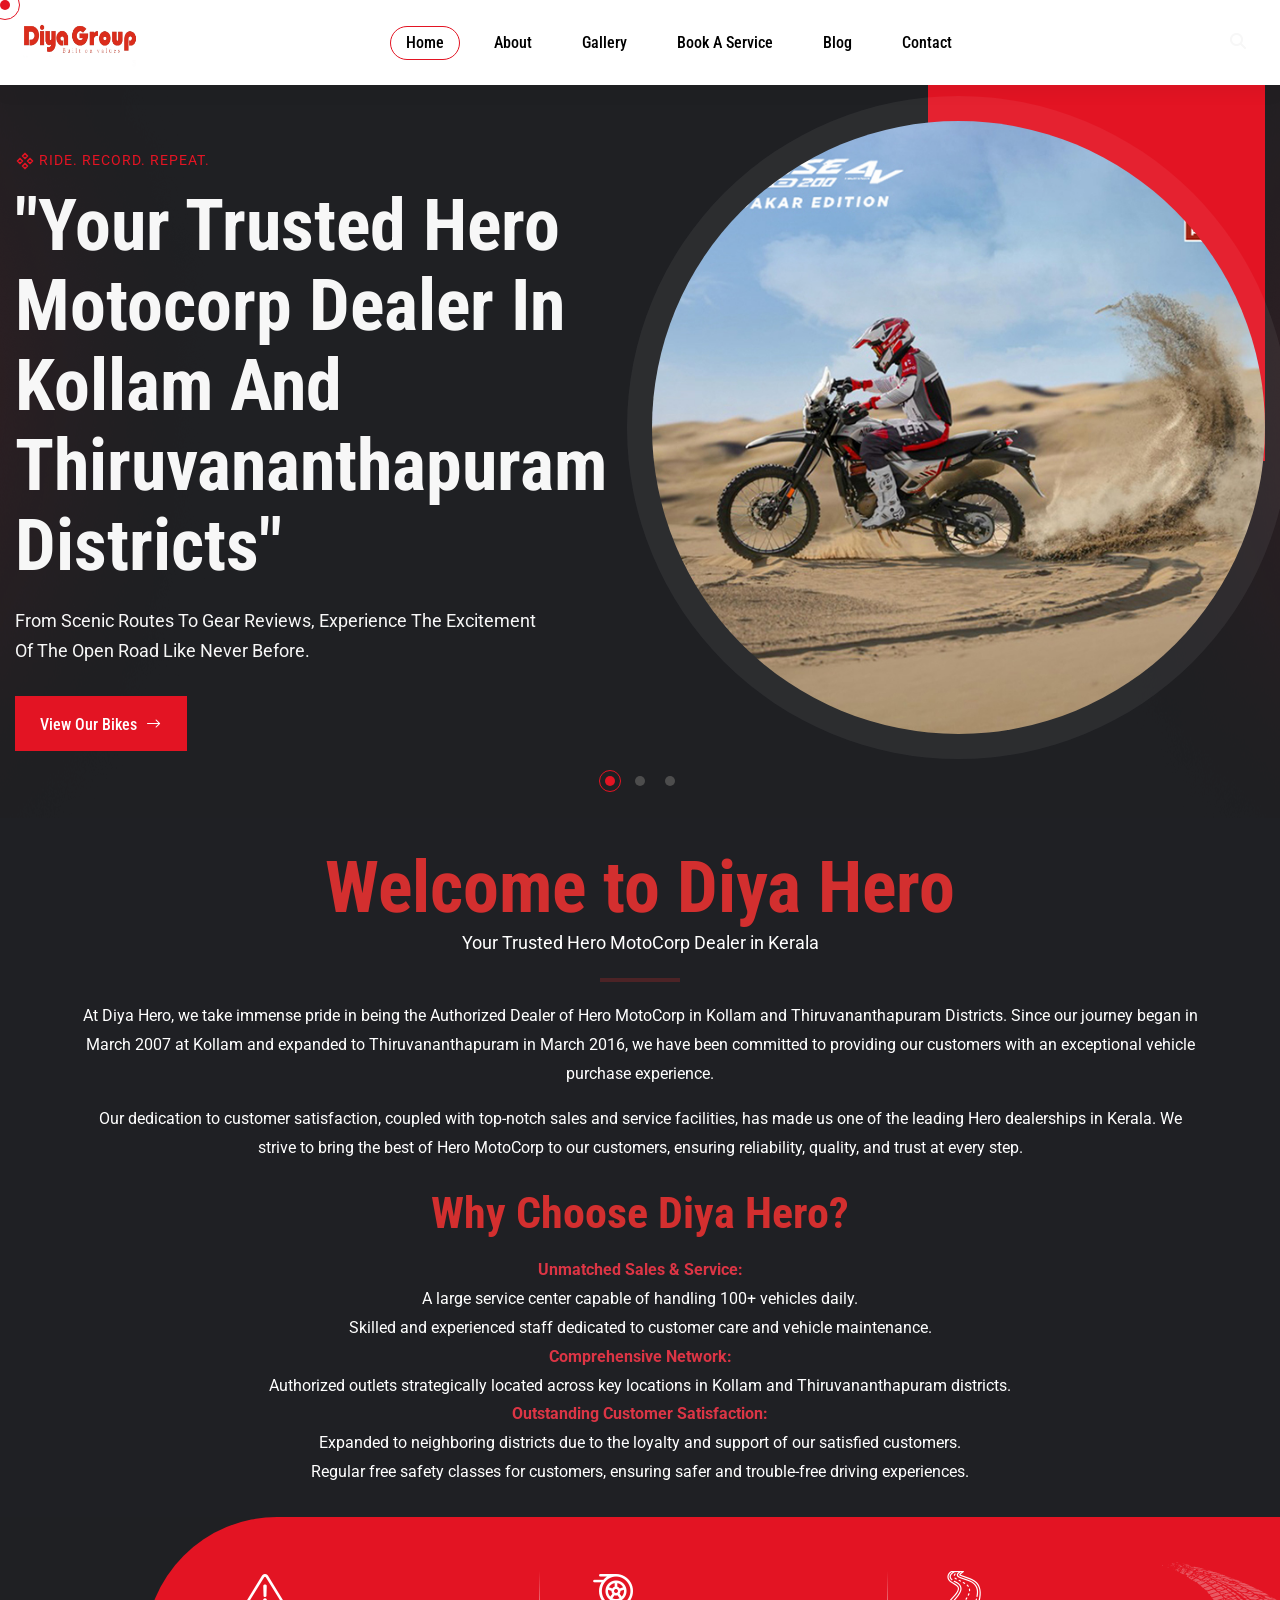
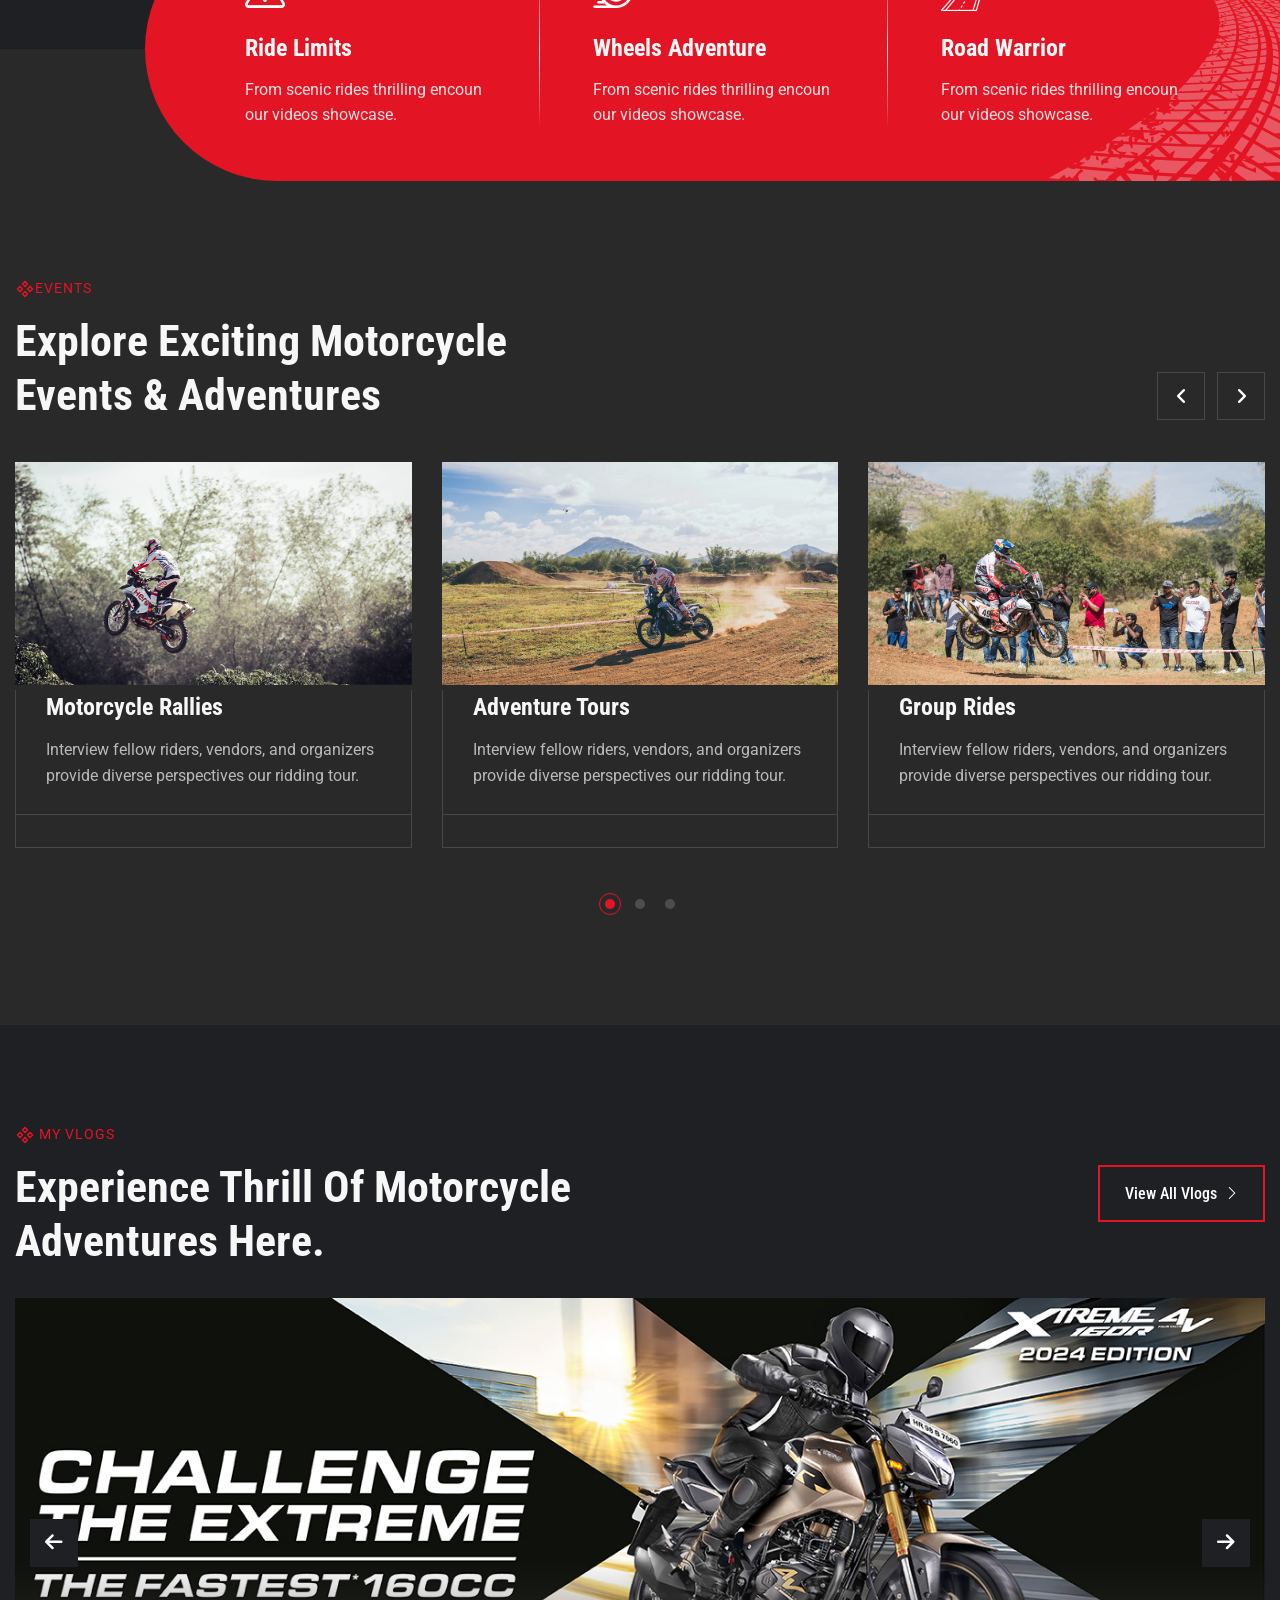
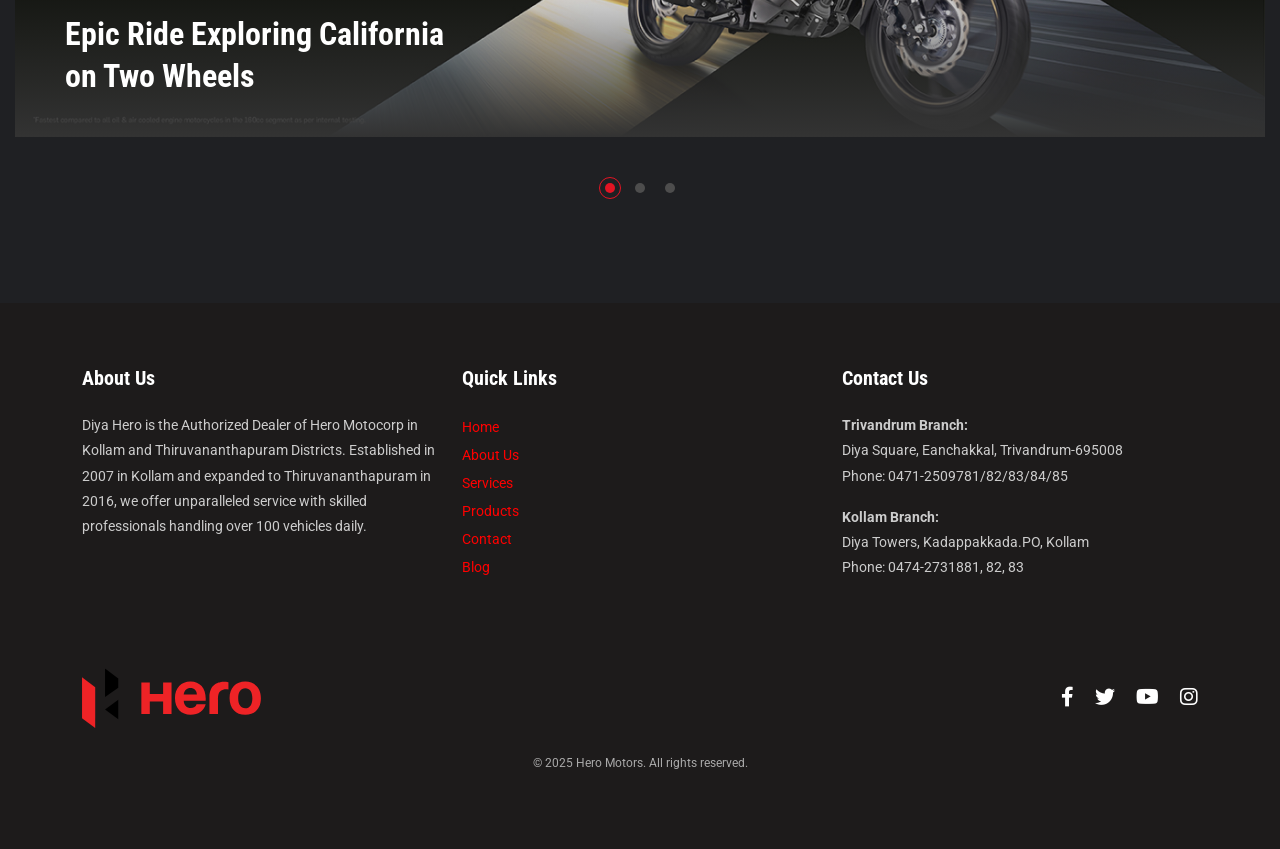
==== index.html @ 95097a58 "third commit" ====
<!DOCTYPE html>
<html>
<head>
<meta charset="utf-8">
<title>Diya Hero</title>

<!-- Stylesheets -->
<link href="assets/css/bootstrap.css" rel="stylesheet">
<link href="assets/css/style.css" rel="stylesheet">
<link href="assets/css/meanmenu.min.css" rel="stylesheet">
<link href="assets/css/responsive.css" rel="stylesheet">

<!-- Fonts -->
<link href="https://fonts.googleapis.com/css2?family=Roboto:ital,wght@0,100;0,300;0,400;0,500;0,700;0,900;1,100;1,300;1,400;1,500;1,700;1,900&display=swap" rel="stylesheet">
<link href="https://fonts.googleapis.com/css2?family=Roboto+Condensed:ital,wght@0,100..900;1,100..900&display=swap" rel="stylesheet">

<link rel="shortcut icon" href="assets/images/hero logo.svg" type="image/x-icon">
<link rel="icon" href="assets/images/hero logo.svg" type="image/x-icon">

<!-- Responsive -->
<meta http-equiv="X-UA-Compatible" content="IE=edge">
<meta name="viewport" content="width=device-width, initial-scale=1.0, maximum-scale=1.0, user-scalable=0">

<!--[if lt IE 9]><script src="https://cdnjs.cloudflare.com/ajax/libs/html5shiv/3.7.3/html5shiv.js"></script><![endif]-->
<!--[if lt IE 9]><script src="js/respond.js"></script><![endif]-->
</head>

<body>

<div class="page-wrapper">
	
	<!-- Cursor -->
	<div class="cursor"></div>
	<div class="cursor-follower"></div>
	<!-- Cursor End -->
 	
	<!-- Preloader -->
    <div class="preloader"></div>
	<!-- End Preloader -->
	
	<!-- Main Header -->
	<header class="main-header">
		
		<!-- Header Top -->
		<!-- <div class="header-top">
			<div class="auto-container">
				<div class="inner-container">
					<div class="d-flex justify-content-between align-items-center flex-wrap">
						<div class="left-box d-flex align-items-center flex-wrap"> -->
							<!-- Info List -->
							<!-- <ul class="header-top_list d-flex flex-wrap">
								<li><span class="icon flaticon-send-1"></span><a href="mailto:hello-bikers@vroom.com">hello-bikers@vroom.com</a></li>
								<li><span class="icon flaticon-telephone"></span><a href="tel:+56-955-525-285">+56-955-525-285</a></li>
							</ul>
						</div>
						<div class="right-box d-flex align-items-center flex-wrap"> -->
							
							<!-- Language DropDown -->
							<!-- <div class="language-dropdown">
								<button class="btn dropdown-toggle" type="button" id="dropdownMenuButton1" data-bs-toggle="dropdown" aria-expanded="false">
									<i class="flaticon-language"></i> Language <span class="fa fa-solid fa-angle-down fa-fw"></span>
								  </button>
								<ul class="dropdown-menu" aria-labelledby="dropdownMenuButton1">
									<li><a class="dropdown-item" href="#">English</a></li>
									<li><a class="dropdown-item" href="#">Arbic</a></li>
									<li><a class="dropdown-item" href="#">German</a></li>
									<li><a class="dropdown-item" href="#">French</a></li>
								</ul>
							</div>
							 -->
							<!-- Header Socials -->
							<!-- <div class="header_socials d-flex align-items-center flex-wrap">
								<span>Follow me :</span>
								<a class="fa-brands fa-facebook-f fa-fw" href="#"></a>
								<a class="fa-brands fa-instagram fa-fw" href="#"></a>
								<a class="fa-brands fa-twitter fa-fw" href="#"></a>
								<a class="fa-brands fa-youtube fa-fw" href="#"></a>
							</div>

						</div>
					</div>
				</div>
			</div>
		</div> -->
<!-- Header Lower -->
<div class="header-lower" style="background-color: white;">
    <div class="auto-container">
        <div class="inner-container">
            <div class="d-flex justify-content-between align-items-center flex-wrap">
                
                <!-- Logo Box -->
                <div class="logo-box">
                    <div class="logo"><a href="index.html"><img src="assets/images/diya hero logo.jpg" alt="" title="" style="width: 132px; height: 51px;"></a></div>
                </div>
                <!-- End Logo Box -->
                
                <!-- Nav Outer -->
                <div class="nav-outer d-flex align-items-center flex-wrap">
                    <!-- Main Menu -->
                    <nav class="main-menu navbar-expand-md">
                        <div class="navbar-header">
                            <!-- Toggle Button -->    	
                            <button class="navbar-toggler" type="button" data-toggle="collapse" data-target="#navbarSupportedContent" aria-controls="navbarSupportedContent" aria-expanded="false" aria-label="Toggle navigation">
                                <span class="icon-bar"></span>
                                <span class="icon-bar"></span>
                                <span class="icon-bar"></span>
                            </button>
                        </div>
                        
                        <div class="navbar-collapse collapse clearfix" id="navbarSupportedContent">
                            <ul class="navigation clearfix">
                                <li><a href="index.html" style="color: black;">Home</a></li>
                                <li><a href="about.html" style="color: black;">About</a></li>
                                <li class="dropdown">
                                    <a href="gallery.html" style="color: black;">Gallery</a>
                                   
                                </li>
                                <li><a href="adventure.html" style="color: black;">Book a Service</a></li>
                                <li><a href="blog.html" style="color: black;">Blog</a></li>
                                <li><a href="contact.html" style="color: black;">Contact</a></li>
                            </ul>
                        </div>
                    </nav>
                </div>
                <!-- End Nav Outer -->
                
                <!-- Outer Box -->
                <div class="outer-box d-flex align-items-center flex-wrap">
                    <!-- Header Options Box -->
                    <div class="header-options_box d-flex align-items-center">
                        <!-- Search Btn -->
                        <div class="search-box-btn search-box-outer"><span class="icon fa fa-search"></span></div>
                    </div>
                    <!-- Mobile Navigation Toggler -->
                    <div class="mobile-nav-toggler"><span class="icon flaticon-menu"></span></div>
                </div>
                <!-- End Outer Box -->
                
            </div>
        </div>
    </div>
</div>
<!-- End Header Lower -->

		
		<!-- Mobile Menu  -->
		<div class="mobile-menu">
			<div class="menu-backdrop"></div>
			<div class="close-btn"><span class="icon flaticon-close-1"></span></div>
			
			<nav class="menu-box">
				<div class="logo"><a href="index.html"><img src="assets/images/diya hero logo.jpg" alt="" title="" style="width: 132px; height: 51px;"></a></div>
				<div class="menu-outer"><!--Here Menu Will Come Automatically Via Javascript / Same Menu as in Header--></div>
			</nav>
		</div>
		<!-- End Mobile Menu -->
		
	</header>
	<!-- End Main Header -->
	
	<!-- Slider One -->
	<section class="slider-one">
		<div class="slider-one_pattern" style="background-image:url(assets/images/main-slider/pattern-1.png)"></div>
		<div class="main-slider swiper-container">
			<div class="swiper-wrapper">

				<!-- Slide -->
				<div class="swiper-slide">
					<div class="auto-container">
						<div class="row clearfix">
						
							<!-- Content Column -->
							<div class="slider-one_content col-lg-6 col-md-12 col-sm-12">
								<div class="slider-one_content-inner">
									<div class="slider-one_title"><i><img src="assets/images/main-slider/grid.svg" alt="" /></i> Ride. Record. Repeat.</div>
									<h1 class="slider-one_heading">"Your Trusted Hero Motocorp Dealer in Kollam 
										and Thiruvananthapuram Districts"</h1>
									<div class="slider-one_text">From scenic routes to gear reviews, experience the excitement of the open road like never before.</div>
									<div class="slider-one_button">
										<a href="gallery.html" class="theme-btn btn-style-one">
											<span class="btn-wrap">
												<span class="text-one">View our Bikes <i class="flaticon-arrow-2"></i></span>
												<span class="text-two">View our Bikes <i class="flaticon-arrow-2"></i></span>
											</span>
										</a>
									</div>
									
								</div>
							</div>
							
							<!-- Image Column -->
							<div class="slider-one_image-column col-lg-6 col-md-8 col-sm-12">
								<div class="slider-one_image">
									<img src="assets/images/Bike Images/xpulse-02 (1).jpg" alt="" />
									
								</div>
							</div>
							
						</div>
					</div>
				</div>

				<!-- Slide -->
				<div class="swiper-slide">
					<div class="auto-container">
						<div class="row clearfix">
						
							<!-- Content Column -->
							<div class="slider-one_content col-lg-6 col-md-12 col-sm-12">
								<div class="slider-one_content-inner">
									<div class="slider-one_title"><i><img src="assets/images/main-slider/grid.svg" alt="" /></i> Ride. Record. Repeat.</div>
									<h1 class="slider-one_heading">"Your Trusted Hero Motocorp Dealer in Kollam 
										and Thiruvananthapuram Districts"</h1>
									<div class="slider-one_text">From scenic routes to gear reviews, experience the excitement of the open road like never before.</div>
									<div class="slider-one_button">
										<a href="gallery.html" class="theme-btn btn-style-one">
											<span class="btn-wrap">
												<span class="text-one">View our Bikes <i class="flaticon-arrow-2"></i></span>
												<span class="text-two">View our Bikes <i class="flaticon-arrow-2"></i></span>
											</span>
										</a>
									</div>
									
								</div>
							</div>
							
							<!-- Image Column -->
							<div class="slider-one_image-column col-lg-6 col-md-8 col-sm-12">
								<div class="slider-one_image">
									<img src="assets/images/xpulse-01.jpg" alt="" />
									
								</div>
							</div>
							
						</div>
					</div>
				</div>
				
				<!-- Slide -->
				<div class="swiper-slide">
					<div class="auto-container">
						<div class="row clearfix">
						
							<!-- Content Column -->
							<div class="slider-one_content col-lg-6 col-md-12 col-sm-12">
								<div class="slider-one_content-inner">
									<div class="slider-one_title"><i><img src="assets/images/main-slider/grid.svg" alt="" /></i> Ride. Record. Repeat.</div>
									<h1 class="slider-one_heading">"Your Trusted Hero Motocorp Dealer in Kollam 
										and Thiruvananthapuram Districts"</h1>
									<div class="slider-one_text">From scenic routes to gear reviews, experience the excitement of the open road like never before.</div>
									<div class="slider-one_button">
										<a href="gallery.html" class="theme-btn btn-style-one">
											<span class="btn-wrap">
												<span class="text-one">View our Bikes <i class="flaticon-arrow-2"></i></span>
												<span class="text-two">View our Bikes <i class="flaticon-arrow-2"></i></span>
											</span>
										</a>
									</div>
									
								</div>
							</div>
							
							<!-- Image Column -->
							<div class="slider-one_image-column col-lg-6 col-md-8 col-sm-12">
								<div class="slider-one_image">
									<img src="assets/images/xpulse-05.jpg" alt="" />
									
								</div>
							</div>
							
						</div>
					</div>
				</div>

			</div>
			
			<!-- If we need navigation buttons -->
			<div class="main-slider-prev fas fa-arrow-left fa-fw"></div>
			<div class="main-slider-next fas fa-arrow-right fa-fw"></div>
			
			<!-- If we need pagination -->
			<div class="slider-one_pagination"></div>
			
		</div>
	</section>
	<!-- End Main Slider Section -->
	
	<!-- About One -->
	<div class="container-fluid" style="background-color: #1f2024; padding: 30px 0;">
        <div class="container">
            <h1 class="text-center" style="color: #d32f2f; font-weight: bold;">Welcome to Diya Hero</h1>
            <p class="text-center text-white" style="color: #333; font-size: 18px;">Your Trusted Hero MotoCorp Dealer in Kerala</p>
            <hr style="border: 2px solid #d32f2f; width: 80px; margin: 20px auto;">
            <p class="text-justify text-white text-center" style=" font-size: 16px; line-height: 1.8;">
                At Diya Hero, we take immense pride in being the Authorized Dealer of Hero MotoCorp in Kollam and Thiruvananthapuram Districts. 
                Since our journey began in March 2007 at Kollam and expanded to Thiruvananthapuram in March 2016, we have been committed to providing 
                our customers with an exceptional vehicle purchase experience.
            </p>
            <p class="text-justify text-white text-center" style=" font-size: 16px; line-height: 1.8;">
                Our dedication to customer satisfaction, coupled with top-notch sales and service facilities, has made us one of the leading Hero dealerships 
                in Kerala. We strive to bring the best of Hero MotoCorp to our customers, ensuring reliability, quality, and trust at every step.
            </p>
            <h2 class="mt-4 text-center " style="color: #d32f2f; font-weight: bold;">Why Choose Diya Hero?</h2>
            <ul class="list-unstyled mt-3" style="color: #555; font-size: 16px; line-height: 1.8;">
                <li class="text-center">
                    <strong class="text-danger ">Unmatched Sales & Service:</strong>
                    <ul class="text-white">
                        <li>A large service center capable of handling 100+ vehicles daily.</li>
                        <li>Skilled and experienced staff dedicated to customer care and vehicle maintenance.</li>
                    </ul>
                </li>
                <li class="text-center">
                    <strong class="text-danger">Comprehensive Network:</strong>
                    <ul class="text-white">
                        <li>Authorized outlets strategically located across key locations in Kollam and Thiruvananthapuram districts.</li>
                    </ul>
                </li>
                <li class="text-center">
                    <strong class="text-danger">Outstanding Customer Satisfaction:</strong>
                    <ul class="text-white">
                        <li>Expanded to neighboring districts due to the loyalty and support of our satisfied customers.</li>
                        <li>Regular free safety classes for customers, ensuring safer and trouble-free driving experiences.</li>
                    </ul>
                </li>
            </ul>
        </div>
    </div>
	<!-- End About One -->
	
	<!-- Services One -->
	<section class="services-one">
		<div class="auto-container">
			<div class="inner-container">
				<div class="services-one_pattern" style="background-image:url(assets/images/background/services-1.png)"></div>
				<div class="row clearfix">
				
					<!-- Service Block One -->
					<div class="service-block_one col-lg-4 col-md-4 col-sm-12">
						<div class="service-block_one-inner">
							<div class="service-block_one-icon flaticon-danger"></div>
							<h4 class="service-block_one-title"><a href="adventure-detail.html">Ride Limits</a></h4>
							<div class="service-block_one-text">From scenic rides thrilling encoun our videos showcase.</div>
						</div>
					</div>
					
					<!-- Service Block One -->
					<div class="service-block_one col-lg-4 col-md-4 col-sm-12">
						<div class="service-block_one-inner">
							<div class="service-block_one-icon flaticon-racing"></div>
							<h4 class="service-block_one-title"><a href="adventure-detail.html">Wheels Adventure</a></h4>
							<div class="service-block_one-text">From scenic rides thrilling encoun our videos showcase.</div>
						</div>
					</div>
					
					<!-- Service Block One -->
					<div class="service-block_one col-lg-4 col-md-4 col-sm-12">
						<div class="service-block_one-inner">
							<div class="service-block_one-icon flaticon-motorway"></div>
							<h4 class="service-block_one-title"><a href="adventure-detail.html">Road Warrior</a></h4>
							<div class="service-block_one-text">From scenic rides thrilling encoun our videos showcase.</div>
						</div>
					</div>
					
				</div>
			</div>
		</div>
	</section>
	<!-- End Services One -->
	
	<!-- Events One -->
	<section class="events-one">
		<div class="auto-container">
			<!-- Sec Title -->
			<div class="sec-title">
				<div class="sec-title_title"><i><img src="assets/images/main-slider/grid.svg" alt="" /></i>EVENTS</div>
				<h2 class="sec-title_heading">Explore Exciting Motorcycle <br> Events & Adventures</h2>
			</div>
			<div class="three-items_slider swiper-container">
				<div class="swiper-wrapper">

					<!-- Slide -->
					<div class="swiper-slide">
						<!-- Event Block One -->
						<div class="event-block_one">
							<div class="event-block_one-inner">
								<div class="event-block_one-image">
									<a href="event-detail.html"><img src="assets/images/event1.jpg" alt="" /></a>
								</div>
								<div class="event-block_one-content">
									<div class="upper-box">
										<h4 class="event-block_one-title"><a href="event-detail.html">Motorcycle Rallies</a></h4>
										<div class="event-block_one-text">Interview fellow riders, vendors, and organizers provide diverse perspectives our ridding tour.</div>
									</div>
									<div class="lower-box">
										<a class="event-block_one-location" href="event-detail.html"></a>
									</div>
								</div>
							</div>
						</div>
					</div>
					
					<!-- Slide -->
					<div class="swiper-slide">
						<!-- Event Block One -->
						<div class="event-block_one">
							<div class="event-block_one-inner">
								<div class="event-block_one-image">
									<a href="event-detail.html"><img src="assets/images/event2.jpg" alt="" /></a>
								</div>
								<div class="event-block_one-content">
									<div class="upper-box">
										<h4 class="event-block_one-title"><a href="event-detail.html">Adventure Tours</a></h4>
										<div class="event-block_one-text">Interview fellow riders, vendors, and organizers provide diverse perspectives our ridding tour.</div>
									</div>
									<div class="lower-box">
										<a class="event-block_one-location" href="event-detail.html"></a>
									</div>
								</div>
							</div>
						</div>
					</div>
					
					<!-- Slide -->
					<div class="swiper-slide">
						<!-- Event Block One -->
						<div class="event-block_one">
							<div class="event-block_one-inner">
								<div class="event-block_one-image">
									<a href="event-detail.html"><img src="assets/images/event3.jpg" alt="" /></a>
								</div>
								<div class="event-block_one-content">
									<div class="upper-box">
										<h4 class="event-block_one-title"><a href="event-detail.html">Group Rides</a></h4>
										<div class="event-block_one-text">Interview fellow riders, vendors, and organizers provide diverse perspectives our ridding tour.</div>
									</div>
									<div class="lower-box">
										<a class="event-block_one-location" href="event-detail.html"></a>
									</div>
								</div>
							</div>
						</div>
					</div>
					
				</div>
				
				<!-- If we need pagination -->
				<div class="three-items_slider-pagination"></div>
				
				<!-- If we need navigation buttons -->
				<div class="three-items_slider-prev fas fa-angle-left fa-fw"></div>
				<div class="three-items_slider-next fas fa-angle-right fa-fw"></div>
				
			</div>
			
		</div>
	</section>
	<!-- End Events One -->
	
	 
	
	<!-- Shop One -->
	
	<!-- End Shop One -->
	
	<!-- vlog One -->
	<section class="vlog-one">
		<div class="auto-container">
			<!-- Sec Title -->
			<div class="sec-title d-flex justify-content-between align-items-center flex-wrap">
				<div class="left-box">
					<div class="sec-title_title"><i><img src="assets/images/main-slider/grid.svg" alt="" /></i> my vlogs</div>
					<h2 class="sec-title_heading">Experience Thrill of Motorcycle <br> Adventures Here.</h2>
				</div>
				<!-- Button -->
				<div class="vlog-one_button">
					<a href="events.html" class="theme-btn btn-style-two">
						<span class="btn-wrap">
							<span class="text-one">View All Vlogs <i class="flaticon-next-1"></i></span>
							<span class="text-two">View All Vlogs <i class="flaticon-next-1"></i></span>
						</span>
					</a>
				</div>
			</div>
			<div class="inner-container">
				<div class="single-item_slider swiper-container">
					<div class="swiper-wrapper">

						<!-- Slide -->
						<div class="swiper-slide">
							<!-- Vlog Block One -->
							<div class="vlog-block_one">
								<div class="vlog-block_one-inner">
									<div class="vlog-block_one-image">
										<img src="assets/images/slider1.jpg" alt="" />
										<div class="vlog-block_one-content">
											
											<h3 class="vlog-block_one-title"><a href="blog-detail.html">Epic Ride Exploring California <br> on Two Wheels</a></h3>
										</div>
									</div>
								</div>
							</div>
						</div>
						<!-- Slide -->
						<div class="swiper-slide">
							<!-- Vlog Block One -->
							<div class="vlog-block_one">
								<div class="vlog-block_one-inner">
									<div class="vlog-block_one-image">
										<img src="assets/images/slider2.jpg" alt="" />
										<div class="vlog-block_one-content">
											
											<h3 class="vlog-block_one-title"><a href="blog-detail.html">Epic Ride Exploring California <br> on Two Wheels</a></h3>
										</div>
									</div>
								</div>
							</div>
						</div>
						<!-- Slide -->
						<div class="swiper-slide">
							<!-- Vlog Block One -->
							<div class="vlog-block_one">
								<div class="vlog-block_one-inner">
									<div class="vlog-block_one-image">
										<img src="assets/images/slider3.jpg" alt="" />
										<div class="vlog-block_one-content">
											
											<h3 class="vlog-block_one-title"><a href="blog-detail.html">Epic Ride Exploring California <br> on Two Wheels</a></h3>
										</div>
									</div>
								</div>
							</div>
						</div>
					</div>
				</div>
				
				<!-- If we need navigation buttons -->
				<div class="single-item_slider-prev fas fa-arrow-left fa-fw"></div>
				<div class="single-item_slider-next fas fa-arrow-right fa-fw"></div>
				
				<!-- If we need pagination -->
				<div class="single-item_slider-pagination"></div>
				
			</div>
		</div>
	</section>
	<!-- End vlog One -->
	
	
	<!-- News One -->
<!-- Main Footer -->
<footer class="main-footer mt-1" style="background-color: #1d1b1b; color: #fff; padding: 60px 0; position: relative; overflow: hidden;">
    <!-- Background pattern -->
    <div style="background: url('assets/images/footer-pattern.svg') no-repeat center; position: absolute; top: 0; left: 0; width: 100%; height: 100%; opacity: 0.1; z-index: 0;"></div>
    
    <div class="container position-relative" style="z-index: 1;">
        <!-- Footer Top: Description and Quick Links -->
        <div class="row text-start mb-5">
            <div class="col-md-4 mb-4">
                <h5 style="color: #fff; font-size: 20px; font-weight: bold; margin-bottom: 20px;">About Us</h5>
                <p style="font-size: 14px; color: #ccc; line-height: 1.8;">
                    Diya Hero is the Authorized Dealer of Hero Motocorp in Kollam and Thiruvananthapuram Districts. 
                    Established in 2007 in Kollam and expanded to Thiruvananthapuram in 2016, we offer unparalleled service 
                    with skilled professionals handling over 100 vehicles daily.
                </p>
            </div>

            <div class="col-md-4 mb-4 ">
                <h5 style="color: #fff; font-size: 20px; font-weight: bold; margin-bottom: 20px;">Quick Links</h5>
                <ul class="list-unstyled" style="font-size: 14px; color: #ccc; line-height: 2;">
                    <li><a href="index.html" style="color: #f00; text-decoration: none;">Home</a></li>
                    <li><a href="about.html" style="color: #f00; text-decoration: none;">About Us</a></li>
                    <li><a href="services.html" style="color: #f00; text-decoration: none;">Services</a></li>
                    <li><a href="products.html" style="color: #f00; text-decoration: none;">Products</a></li>
                    <li><a href="contact.html" style="color: #f00; text-decoration: none;">Contact</a></li>
                    <li><a href="blog.html" style="color: #f00; text-decoration: none;">Blog</a></li>
                </ul>
            </div>

            <div class="col-md-4 mb-4">
                <h5 style="color: #fff; font-size: 20px; font-weight: bold; margin-bottom: 20px;">Contact Us</h5>
                <p style="font-size: 14px; color: #ccc; line-height: 1.8;">
                    <strong>Trivandrum Branch:</strong><br>
                    Diya Square, Eanchakkal, Trivandrum-695008<br>
                    Phone: 0471-2509781/82/83/84/85
                </p>
                <p style="font-size: 14px; color: #ccc; line-height: 1.8;">
                    <strong>Kollam Branch:</strong><br>
                    Diya Towers, Kadappakkada.PO, Kollam<br>
                    Phone: 0474-2731881, 82, 83
                </p>
            </div>
        </div>

        <!-- Footer Bottom: Social Media and Logo -->
        <div class="row align-items-center text-center text-md-start">
            <div class="col-md-6 mb-3 mb-md-0">
                <a href="index.html">
                    <img src="assets/images/hero logo.svg" alt="Hero Logo" style="width: 180px;">
                </a>
            </div>
            <div class="col-md-6 text-md-end">
                <a href="https://facebook.com/" class="me-3" style="color: #fff; font-size: 20px;">
                    <i class="fa-brands fa-facebook-f"></i>
                </a>
                <a href="https://twitter.com/" class="me-3" style="color: #fff; font-size: 20px;">
                    <i class="fa-brands fa-twitter"></i>
                </a>
                <a href="https://youtube.com/" class="me-3" style="color: #fff; font-size: 20px;">
                    <i class="fa-brands fa-youtube"></i>
                </a>
                <a href="https://instagram.com/" style="color: #fff; font-size: 20px;">
                    <i class="fa-brands fa-instagram"></i>
                </a>
            </div>
        </div>

        <!-- Footer Bottom Text -->
        <div class="row text-center mt-4">
            <div class="col-12">
                <p style="font-size: 12px; color: #aaa;">&copy; 2025 Hero Motors. All rights reserved.</p>
            </div>
        </div>
    </div>
</footer>

<!-- End Main Footer -->

	
	<!-- Search Popup -->
	<div class="search-popup">
		<div class="color-layer"></div>
		<button class="close-search"><span class="flaticon-close-1"></span></button>
		<form method="post" action="blog.html">
			<div class="form-group">
				<input type="search" name="search-field" value="" placeholder="Search Here" required="">
				<button class="fa fa-solid fa-magnifying-glass fa-fw" type="submit"></button>
			</div>
		</form>
	</div>
	<!-- End Search Popup -->
	
	<!-- Sidebar Cart Item -->
	<div class="xs-sidebar-group info-group">
		<div class="xs-overlay xs-bg-black"></div>
		<div class="xs-sidebar-widget">
			<div class="sidebar-widget-container">
				<div class="close-button">
					<span class="fa-solid fa-xmark fa-fw"></span>
				</div>
				<div class="sidebar-textwidget">
					
					<!-- Sidebar Info Content -->
					<div class="sidebar-info-contents">
						<div class="content-inner">
						
							<!-- Title Box -->
							<div class="title-box">
								<h5>Vroom <span>Bikers</span></h5>
								<div class="price">$15 from free economy shipping</div>
							</div>
							
							<!-- Empty Cart Box -->
							<div class="empty-cart-box">
								<!-- No Product -->
								<div class="no-cart">
									<span class="icon fa-solid fa-cart-flatbed-suitcase fa-fw"></span>
									No products in cart.
								</div>
							</div>
							
							<!-- Lower Box -->
							<div class="lower-box">
								<h5>Popular <span>Suggestions</span></h5>
									
								<!-- Post Block -->
								<div class="post-block">
									<div class="inner-box">
										<div class="image">
											<img src="assets/images/resource/post-thumb-1.jpg" alt="" />
										</div>
										<h6><a href="#">Motorcycle Rallies</a></h6>
										<div class="rating">
											<span class="fa fa-star"></span>
											<span class="fa fa-star"></span>
											<span class="fa fa-star"></span>
											<span class="fa fa-star"></span>
											<span class="fa fa-star"></span>
										</div>
										<div class="price-box">$125</div>
										<a class="theme-btn bag-btn" href="#">add to bag</a>
									</div>
								</div>
								
								<!-- Post Block -->
								<div class="post-block">
									<div class="inner-box">
										<div class="image">
											<img src="assets/images/resource/post-thumb-2.jpg" alt="" />
										</div>
										<h6><a href="#">Adventure Tours</a></h6>
										<div class="rating">
											<span class="fa fa-star"></span>
											<span class="fa fa-star"></span>
											<span class="fa fa-star"></span>
											<span class="fa fa-star"></span>
											<span class="fa fa-star"></span>
										</div>
										<div class="price-box">$205</div>
										<a class="theme-btn bag-btn" href="#">add to bag</a>
									</div>
								</div>
								
								<!-- Post Block -->
								<div class="post-block">
									<div class="inner-box">
										<div class="image">
											<img src="assets/images/resource/post-thumb-3.jpg" alt="" />
										</div>
										<h6><a href="#">Group Rides</a></h6>
										<div class="rating">
											<span class="fa fa-star"></span>
											<span class="fa fa-star"></span>
											<span class="fa fa-star"></span>
											<span class="fa fa-star"></span>
											<span class="fa fa-star"></span>
										</div>
										<div class="price-box">$25</div>
										<a class="theme-btn bag-btn" href="#">add to bag</a>
									</div>
								</div>
								
							</div>
							
						</div>
					</div>
					
				</div>
			</div>
		</div>
	</div>
	
	<!-- About Sidebar -->
	<div class="about-sidebar">
		<div class="gradient-layer"></div>
		<!-- Close Button -->
		<div class="close-sidebar-widget close-button">
			<span class="fa-solid fa-xmark fa-fw"></span>
		</div>
		<div class="sidebar-inner">
			<div class="upper-box">
				<div class="image">
					<img src="assets/images/resource/about.jpg" alt="" />
				</div>
				<div class="content-box">
					<h3>About <span>vroom</span></h3>
					<div class="text">From scenic rides to thrilling encounters, our videos showcase the beauty and camaraderie of motorcycling. Whether  an experienced rider or a curious newcomer, there's something for everyone to enjoy in our content of moto vloggers.</div>
					<ul class="about-one_list">
						<li>Motorcycle Rallies</li>
						<li>Adventure Tours</li>
						<li>Group Rides</li>
						<li>Road Warrior</li>
					</ul>
				</div>
			</div>
			<!-- Social Box -->
			<div class="social-box">
				<a href="https://facebook.com/"><i class="fa-brands fa-facebook-f"></i></a>
				<a href="https://twitter.com/"><i class="fa-brands fa-twitter"></i></a>
				<a href="https://youtube.com/"><i class="fa-brands fa-youtube"></i></a>
				<a href="https://instagram.com/"><i class="fa-brands fa-instagram"></i></a>
			</div>
		</div>
	</div>
	<!-- End About Sidebar -->
	
</div>
<!-- End PageWrapper -->

<div class="progress-wrap">
	<svg class="progress-circle svg-content" width="100%" height="100%" viewBox="-1 -1 102 102">
		<path d="M50,1 a49,49 0 0,1 0,98 a49,49 0 0,1 0,-98"/>
	</svg>
</div>

<script src="assets/js/jquery.js"></script>
<script src="assets/js/popper.min.js"></script>
<script src="assets/js/bootstrap.min.js"></script>
<script src="assets/js/appear.js"></script>
<script src="assets/js/parallax.min.js"></script>
<script src="assets/js/tilt.jquery.min.js"></script>
<script src="assets/js/jquery.paroller.min.js"></script>
<script src="assets/js/wow.js"></script>
<script src="assets/js/swiper.min.js"></script>
<script src="assets/js/backtotop.js"></script>
<script src="assets/js/odometer.js"></script>
<script src="assets/js/parallax-scroll.js"></script>

<script src="assets/js/gsap.min.js"></script>
<script src="assets/js/SplitText.min.js"></script>
<script src="assets/js/ScrollTrigger.min.js"></script>
<script src="assets/js/ScrollToPlugin.min.js"></script>
<script src="assets/js/ScrollSmoother.min.js"></script>

<script src="assets/js/magnific-popup.min.js"></script>
<script src="assets/js/jquery.meanmenu.min.js"></script>
<script src="assets/js/nav-tool.js"></script>
<script src="assets/js/jquery-ui.js"></script>
<script src="assets/js/jquery.countdown.js"></script>
<script src="assets/js/element-in-view.js"></script>
<script src="assets/js/script.js"></script>

</body>
</html>
---- assets/css/style.css ----
/* Vroom Biker & Hiker Business HTML-5 Template */

/*** 

====================================================================
	Attachment Css Files
====================================================================

***/

@import url('global.css');
@import url('header.css');
@import url('footer.css');
@import url('animate.css');
@import url('jquery-ui.css');
@import url('swiper.min.css');
@import url('font-awesome.css');
@import url('custom-animate.css');
@import url('magnific-popup.css');
@import url('flaticon_vroom-icons.css');
@import url('odometer-theme-default.css');
@import url('jquery.bootstrap-touchspin.css');

/*** 

====================================================================
	Main Slider Section
====================================================================

***/

.slider-one{
	position:relative;
	background-color:var(--color-four);
}

.slider-one .main-slider-prev{
	position: absolute;
	left: 30px;
	top: 50%;
	width: 60px;
	height: 60px;
	z-index: 10;
	text-align: center;
	line-height: 58px;
	text-align: center;
	border-radius: 50px;
	display: inline-block;
	color: var(--white-color);
	font-size: 22px;
	margin-top: -30px;
	border: 1px solid rgba(var(--white-color-rgb), 0.40);
	transition:all 300ms ease;
	-moz-transition:all 300ms ease;
	-webkit-transition:all 300ms ease;
	-ms-transition:all 300ms ease;
	-o-transition:all 300ms ease;
}

.slider-one .main-slider-prev:hover{
	color: var(--white-color);
	border-color: var(--main-color);
	background-color: var(--main-color);
}

.slider-one .main-slider-next:hover{
	color: var(--white-color);
	border-color: var(--main-color);
	background-color: var(--main-color);
}

.slider-one .main-slider-next{
	position: absolute;
	right: 30px;
	top: 50%;
	width: 60px;
	height: 60px;
	z-index: 10;
	margin-top: -30px;
	text-align: center;
	line-height: 58px;
	text-align: center;
	border-radius: 50px;
	display: inline-block;
	color: var(--white-color);
	font-size: 22px;
	border: 1px solid rgba(var(--white-color-rgb), 0.40);
	transition:all 300ms ease;
	-moz-transition:all 300ms ease;
	-webkit-transition:all 300ms ease;
	-ms-transition:all 300ms ease;
	-o-transition:all 300ms ease;
}

.slider-one .slider-one_pattern{
	position:absolute;
	left:0px;
	top:0px;
	right:0px;
	bottom:0px;
	background-position:center center;
	background-repeat:no-repeat;
}

.slider-one .slider-one_pagination{
	position: absolute;
	left: 0px;
	right: 0px;
	bottom: 25px;
	z-index: 10;
	text-align: center;
}

.slider-one .swiper-pagination-bullet{
	position: relative;
	width: 10px;
	height: 10px;
	opacity: 1;
	cursor:pointer;
	margin: 0px 10px !important;
	display:inline-block;
	border-radius: 50px;
	border:2px solid transparent;
	transition:all 300ms ease;
	-moz-transition:all 300ms ease;
	-webkit-transition:all 300ms ease;
	-ms-transition:all 300ms ease;
	-o-transition:all 300ms ease;
	background-color: rgba(var(--color-five-rgb), 1);
}

.slider-one .swiper-pagination-bullet:before{
	position: absolute;
	content:'';
	left:-8px;
	top:-8px;
	right:-8px;
	bottom:-8px;
	opacity:0;
	border-radius:50px;
	border:1px solid rgba(var(--color-five-rgb), 1);
}

.slider-one .swiper-pagination-bullet:hover,
.slider-one .swiper-pagination-bullet.swiper-pagination-bullet-active{
	opacity: 1;
	background-color: rgba(var(--main-color-rgb), 1);
}

.slider-one .swiper-pagination-bullet:hover::before,
.slider-one .swiper-pagination-bullet.swiper-pagination-bullet-active::before{
	opacity: 1;
	border-color:var(--main-color);
}

.slider-one .swiper-slide{
	position:relative;
	overflow:hidden;
	padding:0px 0px 60px;
}

.slider-one_image{
	position:relative;
	margin-top:120px;
	z-index:1;
	-webkit-transition: all 1000ms linear;
	-moz-transition: all 1000ms linear;
	-ms-transition: all 1000ms linear;
	-o-transition: all 1000ms linear;
	transition: all 1000ms linear;
}

.slider-one_image:before{
	position:absolute;
	content:'';
	left:-25px;
	top:-25px;
	right:-25px;
	bottom:-25px;
	border-radius:50%;
	background-color:rgba(var(--white-color-rgb), 0.06);
}

.slider-one_image:after{
	position:absolute;
	content:'';
	right:0px;
	top:-120px;
	z-index:-1;
	width:337px;
	height:460px;
	background-color:var(--main-color);
}

.slider-one_image img{
	position:relative;
	width:100%;
	display:block;
	border-radius:50%;
	overflow:hidden;
}

.slider-one_video{
	position:absolute;
	right:0px;
	bottom:100px;
	width:260px;
	padding:20px 20px;
	border-radius:50px;
	border:4px solid var(--black-color);
	background-color:var(--color-three);
}

.slider-one_video-outer{
	position:relative;
	padding-left:70px;
	min-height: 52px;
	font-size:20px;
	font-weight:500;
	line-height:26px;
	color:var(--color-four);
}

/* Slider One Video */

.slider-one_play{
	position:absolute;
	left: 0px;
	top: 0px;
}

.slider-one_play span{
	position: relative;
	width:52px;
	height: 52px;
	z-index:10;
	font-weight:700;
	text-align: center;
	display: inline-block;
	line-height:52px;
	border-radius:50%;
	font-size:14px;
	padding-left:3px;
	color: var(--white-color);
	-webkit-transition:all 500ms ease;
	-moz-transition:all 500ms ease;
	-ms-transition:all 500ms ease;
	-o-transition:all 500ms ease;
	transition:all 500ms ease;
	background-color: rgba(var(--main-color-rgb), 1);
	font-family: "flaticon_vroom-icons";
}

.slider-one_play span:hover{
	color:var(--white-color);
	background-color:var(--main-color);
}

.slider-one_play .ripple,
.slider-one_play .ripple:before,
.slider-one_play .ripple:after {
    position: absolute;
    top: 50%;
    left: 50%;
    width:52px;
	height: 52px;
    -webkit-transform: translate(-50%, -50%);
    -moz-transform: translate(-50%, -50%);
    -ms-transform: translate(-50%, -50%);
    -o-transform: translate(-50%, -50%);
    transform: translate(-50%, -50%);
    -webkit-border-radius: 50% 50% 50% 50%;
    -moz-border-radius: 50% 50% 50% 50%;
    -ms-border-radius: 50% 50% 50% 50%;
    -o-border-radius: 50% 50% 50% 50%;
    border-radius: 50% 50% 50% 50%;
    -webkit-box-shadow: 0 0 0 0 rgba(227,20,35, .3);
    -moz-box-shadow: 0 0 0 0 rgba(227,20,35, .3);
    -ms-box-shadow: 0 0 0 0 rgba(227,20,35, .3);
    -o-box-shadow: 0 0 0 0 rgba(227,20,35, .3);
    box-shadow: 0 0 0 0 rgba(227,20,35, .3);
    -webkit-animation: ripple 3s infinite;
    -moz-animation: ripple 3s infinite;
    -ms-animation: ripple 3s infinite;
    -o-animation: ripple 3s infinite;
    animation: ripple 3s infinite;
}

.slider-one_play .ripple:before {
    -webkit-animation-delay: .9s;
    -moz-animation-delay: .9s;
    -ms-animation-delay: .9s;
    -o-animation-delay: .9s;
    animation-delay: .9s;
    content: "";
    position: absolute;
}

.slider-one_play .ripple:after {
    -webkit-animation-delay: .6s;
    -moz-animation-delay: .6s;
    -ms-animation-delay: .6s;
    -o-animation-delay: .6s;
    animation-delay: .6s;
    content: "";
    position: absolute;
}

@-webkit-keyframes ripple {
    70% {box-shadow: 0 0 0 30px rgba(253, 167, 0, 0);}
    100% {box-shadow: 0 0 0 0 rgba(253, 167, 0, 0);}
}

@keyframes ripple {
    70% {box-shadow: 0 0 0 30px rgba(253, 167, 0, 0);}
    100% {box-shadow: 0 0 0 0 rgba(253, 167, 0, 0);}
}

.slider-one_content{
	position:relative;
	z-index: 1;
}

.slider-one_content-inner{
	position:relative;
	padding-top:150px;
}

.slider-one_title{
	position: relative;
	font-weight: 400;
	font-size: 14px;
	line-height: 1em;
	letter-spacing:1px;
	margin-bottom:15px;
	color: var(--main-color);
	text-transform:uppercase;
	
	transition:all 900ms ease;
	-moz-transition:all 900ms ease;
	-webkit-transition:all 900ms ease;
	-ms-transition:all 900ms ease;
	-o-transition:all 900ms ease;
	transition: 1.3s cubic-bezier(0.5, 0.5, 0, 1);
    clip-path: polygon(0% 0%, 0% 0%, 0% 100%, 0% 100%);
}

.slider-one .swiper-slide-active .slider-one_title{
	-webkit-transition-delay: 300ms;
	-moz-transition-delay: 300ms;
	-ms-transition-delay: 300ms;
	-o-transition-delay: 300ms;
	transition-delay: 300ms;
	clip-path: polygon(0% 0%, 100% 0%, 100% 100%, 0% 100%);
}

.slider-one_heading{
	margin-bottom:20px;
	color: var(--color-three);
	text-transform: capitalize;

	transition:all 900ms ease;
	-moz-transition:all 900ms ease;
	-webkit-transition:all 900ms ease;
	-ms-transition:all 900ms ease;
	-o-transition:all 900ms ease;
	transition: 1.3s cubic-bezier(0.5, 0.5, 0, 1);
    clip-path: polygon(0% 0%, 0% 0%, 0% 100%, 0% 100%);
}

.slider-one .swiper-slide-active .slider-one_heading{
	-webkit-transition-delay: 600ms;
	-moz-transition-delay: 600ms;
	-ms-transition-delay: 600ms;
	-o-transition-delay: 600ms;
	transition-delay: 600ms;
	clip-path: polygon(0% 0%, 100% 0%, 100% 100%, 0% 100%);
}

.slider-one_text{
	position:relative;
	font-size:18px;
	line-height:30px;
	max-width:540px;
	color: var(--color-three);
	text-transform: capitalize;
	margin-bottom:30px;

	transition:all 900ms ease;
	-moz-transition:all 900ms ease;
	-webkit-transition:all 900ms ease;
	-ms-transition:all 900ms ease;
	-o-transition:all 900ms ease;
	transition: 1.3s cubic-bezier(0.5, 0.5, 0, 1);
    clip-path: polygon(0% 0%, 0% 0%, 0% 100%, 0% 100%);
}

.slider-one .swiper-slide-active .slider-one_text{
	-webkit-transition-delay: 900ms;
	-moz-transition-delay: 900ms;
	-ms-transition-delay: 900ms;
	-o-transition-delay: 900ms;
	transition-delay: 900ms;
	clip-path: polygon(0% 0%, 100% 0%, 100% 100%, 0% 100%);
}

.slider-one .slider-one_button{
	display:inline-block;
	transition:all 900ms ease;
	-moz-transition:all 900ms ease;
	-webkit-transition:all 900ms ease;
	-ms-transition:all 900ms ease;
	-o-transition:all 900ms ease;
	transition: 1.3s cubic-bezier(0.5, 0.5, 0, 1);
    clip-path: polygon(0% 0%, 0% 0%, 0% 100%, 0% 100%);
}

.slider-one .swiper-slide-active .slider-one_button{
	-webkit-transition-delay: 1300ms;
	-moz-transition-delay: 1300ms;
	-ms-transition-delay: 1300ms;
	-o-transition-delay: 1300ms;
	transition-delay: 1300ms;
	clip-path: polygon(0% 0%, 100% 0%, 100% 100%, 0% 100%);
}

/* Counter Events */

.slider-one_events{
	position:relative;
	z-index:10;
	margin-top:60px;
}

.slider-one_events-title{
	position:relative;
	font-size:14px;
	font-weight:400;
	letter-spacing:0.5;
	margin-bottom:8px;
	color:var(--color-three);
	text-transform:uppercase;
}

.slider-one_booking-title i{
	position:relative;
	margin-right:5px;
	top:-2px;
}

.slider-one .time-countdown{
	position:relative;
}

.slider-one .time-countdown .counter-column{
	position:relative;
	line-height: 1em;
	font-size:12px;
	z-index: 7;
	width:68px;
	height:74px;
	font-weight:400;
	text-align:center;
	margin-right:20px;
	border-radius: 0px;
	display: inline-block;
	color:var(--color-three);
	text-transform:capitalize;
	background-color:var(--color-two);
	border:1px solid rgba(var(--white-color-rgb), 0.10);
}

.slider-one .time-countdown .counter-column .count{
	position:relative;
	display:block;
	font-size:34px;
	line-height:30px;
	font-weight:700;
	border-radius:5px;
	margin-bottom:7px;
	padding:10px 0px 2px;
	color:var(--main-color);
}

.slider-one .time-countdown .counter-column:before{
	position:absolute;
	content:':';
	right:-18px;
	top:50%;
	font-weight:800;
	font-size:34px;
	color:var(--main-color);
	transform:translateY(-50%);
}

.slider-one .time-countdown .counter-column:last-child::before{
	display:none;
}

.slider-one .time-countdown .counter-column:last-child{
	margin-right:0px;
}

.slider-one_events-more{
	position:relative;
	font-weight:500;
	font-size:16px;
	margin-top:15px;
	display:inline-block;
	letter-spacing:0.5px;
	color:var(--white-color);
	border-bottom:1px solid var(--main-color);
	font-family: "Roboto Condensed", sans-serif;
}

.slider-one_events-more i{
	position:relative;
	font-size:10px;
	font-weight:500;
	font-family: "flaticon_vroom-icons";
}

.slider-one_events-more:hover{
	color:var(--main-color);
}

/*** 

====================================================================
	About One
====================================================================

***/

.about-one{
	position: relative;
	padding: 100px 0px 100px;
}

.about-one_pattern{
	position:absolute;
	left:0px;
	top:0px;
	right:0px;
	bottom:-280px;
	background-position:center bottom;
	background-repeat:no-repeat;
}

.about-one .inner-container{
	position: relative;
	padding:30px 30px;
	border:1px solid rgba(var(--white-color-rgb), 0.10);
}

.about-one_image-column{
	position: relative;
}

.about-one_image-outer{
	position: relative;
	padding-right:60px;
}

.about-one_image{
	position:relative;
}

.about-one_image img{
	position:relative;
	width:100%;
	display:block;
}

.about-one_content-column{
	position: relative;
	margin-bottom: 30px;
}

.about-one_content-outer{
	position: relative;
	padding-left:30px;
	padding-top:60px;
	padding-right:70px;
}

.about-one .sec-title_text{
	max-width:450px;
}

.about-one_quote{
	position:relative;
	max-width:500px;
	padding:22px 30px 18px;
	background-color:var(--color-two);
	border:1px solid rgba(var(--white-color-rgb), 0.10);
}

.about-one_quote-inner{
	position:relative;
	font-size:20px;
	font-weight:500;
	line-height:28px;
	padding-top:12px;
	padding-left:60px;
	color:rgba(var(--color-three-rgb), 0.90);
}

.about-one_quote .quote{
	position:absolute;
	left:0px;
	top:0px;
	line-height:1em;
	font-size:40px;
	color:var(--main-color);
	font-family: "flaticon_vroom-icons";
}

.about-one_quote .author{
	position:relative;
	font-size:14px;
	font-weight:400;
	text-transform:capitalize;
	color:rgba(var(--color-three-rgb), 0.50);
}

.about-one_quote .author i{
	position:relative;
	margin-right:15px;
	font-family: "flaticon_vroom-icons";
}

.about-one_button{
	position:relative;
	margin-top:30px;
}

/* Experiance */

.about-one_experiance{
	position: absolute;
	left: 20px;
	top: 20px;
	width: 176px;
	z-index: 1;
	padding: 16px 20px 28px;
	background-color: var(--main-color);
}

.about-one_experiance::before{
	position: absolute;
	content: '';
	right: 15px;
	bottom: 15px;
	width: 18px;
	height: 18px;
	border-bottom: 2px solid var(--color-three);
	border-right: 2px solid var(--color-three);
}

.about-one_experiance .odometer{
	position: relative;
	font-size: 72px;
	font-weight: 800;
	line-height: 1em;
	color: var(--color-three);
	font-family: "Roboto Condensed", sans-serif;
}

.about-one_experiance i{
	position: relative;
	font-size: 60px;
	top: 12px;
	font-weight: 600;
	line-height: 1em;
	color: var(--color-three);
}

.about-one_experiance-text{
	position: relative;
	margin-top: 0px;
	font-size: 16px;
	font-weight:400;
	color: var(--color-three);
}

/*** 

====================================================================
	Services One
====================================================================

***/

.services-one{
	position: relative;
	overflow:hidden;
	z-index:10;
}

.services-one .inner-container{
	position: relative;
	margin-left:320px;
	padding:54px 0px 24px 100px;
}

.services-one .inner-container:before{
	position: absolute;
	content:'';
	left:0px;
	top:0px;
	right:-500px;
	bottom:0px;
	border-radius:250px 0px 0px 250px;
	background-color:var(--main-color);
}

.services-one_pattern{
	position:absolute;
	right:-100px;
	bottom:0px;
	width:322px;
	height:261px;
	background-repeat:no-repeat;
}

.service-block_one{
	position:relative;
	margin-bottom:30px;
}

.service-block_one-inner{
	position:relative;
}

.service-block_one-inner:before{
	content:'';
	position:absolute;
	right:9%;
	top:0px;
	width:1px;
	height:100%;
	background:#F7F7F7;
	background:-webkit-linear-gradient(top,rgba(0,0,0,0),#F7F7F7,rgba(0,0,0,0));
	background:-moz-linear-gradient(top,rgba(0,0,0,0),#F7F7F7,rgba(0,0,0,0));
	background:-ms-linear-gradient(top,rgba(0,0,0,0),#F7F7F7,rgba(0,0,0,0));
	background:-o-linear-gradient(top,rgba(0,0,0,0),#F7F7F7,rgba(0,0,0,0));
}

.service-block_one:last-child .service-block_one-inner:before{
	display:none;
}

.service-block_one-icon{
	position:relative;
	font-size:40px;
	line-height:1em;
	color:var(--white-color);
	font-family: "flaticon_vroom-icons";
}

.service-block_one-title{
	position:relative;
	margin-top:20px;
}

.service-block_one-title a{
	position:relative;
	color:var(--color-three);
}

.service-block_one-text{
	position:relative;
	font-size:16px;
	opacity:0.90;
	line-height:25px;
	margin-top:12px;
	max-width:240px;
	color:var(--color-three);
}

/*** 

====================================================================
	Events One
====================================================================

***/

.events-one{
	position: relative;
	margin-top:-132px;
	padding:230px 0px 100px;
	background-color:var(--color-two);
}

.events-one .sec-title{
	display:inline-block;
}

.events-one .swiper-container{
	position:relative;
	padding-top:90px;
	margin-top:-80px;
}

.events-one .three-items_slider-prev{
	position: absolute;
	right: 60px;
	top: 0px;
	width: 48px;
	height: 48px;
	z-index: 99;
	cursor: pointer;
	text-align: center;
	line-height: 46px;
	text-align: center;
	border-radius: 0px;
	display: inline-block;
	color: var(--white-color);
	font-size: 18px;
	transition:all 300ms ease;
	-moz-transition:all 300ms ease;
	-webkit-transition:all 300ms ease;
	-ms-transition:all 300ms ease;
	-o-transition:all 300ms ease;
	border:1px solid rgba(var(--white-color-rgb), 0.15);
}

.events-one .three-items_slider-prev:hover{
	color: var(--white-color);
	border-color: var(--main-color);
	background-color: var(--main-color);
}

.events-one .three-items_slider-next:hover{
	color: var(--white-color);
	border-color: var(--main-color);
	background-color: var(--main-color);
}

.events-one .three-items_slider-next{
	position: absolute;
	right: 0px;
	top: 0px;
	width: 48px;
	height: 48px;
	z-index: 99;
	cursor: pointer;
	text-align: center;
	line-height: 46px;
	text-align: center;
	border-radius: 0px;
	display: inline-block;
	color: var(--white-color);
	font-size: 18px;
	transition:all 300ms ease;
	-moz-transition:all 300ms ease;
	-webkit-transition:all 300ms ease;
	-ms-transition:all 300ms ease;
	-o-transition:all 300ms ease;
	border:1px solid rgba(var(--white-color-rgb), 0.15);
}

.events-one .three-items_slider-pagination{
	position: relative;
	z-index: 10;
	margin-top:25px;
	text-align: center;
}

.events-one .swiper-pagination-bullet{
	position: relative;
	width: 10px;
	height: 10px;
	opacity: 1;
	cursor:pointer;
	margin: 0px 10px !important;
	display:inline-block;
	border-radius: 50px;
	border:2px solid transparent;
	transition:all 300ms ease;
	-moz-transition:all 300ms ease;
	-webkit-transition:all 300ms ease;
	-ms-transition:all 300ms ease;
	-o-transition:all 300ms ease;
	background-color: rgba(var(--color-five-rgb), 1);
}

.events-one .swiper-pagination-bullet:before{
	position: absolute;
	content:'';
	left:-8px;
	top:-8px;
	right:-8px;
	bottom:-8px;
	opacity:0;
	border-radius:50px;
	border:1px solid rgba(var(--color-five-rgb), 1);
}

.events-one .swiper-pagination-bullet:hover,
.events-one .swiper-pagination-bullet.swiper-pagination-bullet-active{
	opacity: 1;
	background-color: rgba(var(--main-color-rgb), 1);
}

.events-one .swiper-pagination-bullet:hover::before,
.events-one .swiper-pagination-bullet.swiper-pagination-bullet-active::before{
	opacity: 1;
	border-color:var(--main-color);
}

/* Event Block One */

.event-block_one{
	position:relative;
	margin-bottom:30px;
}

.event-block_one-inner{
	position:relative;
}

.event-block_one-inner:hover .event-block_one-image:before{
	-webkit-animation: shine 1s;
	animation: shine 1s;
}

.event-block_one-inner:hover .event-block_one-image img{
	opacity:0.70;
	transform:scale(1.05,1.05) rotate(2deg);
}

.event-block_one-image{
	position:relative;
	overflow:hidden;
	background-color:var(--main-color);
}

.event-block_one-image:before{
	position: absolute;
	top: 0;
	left: -85%;
	z-index: 99;
	display: block;
	content: '';
	width: 50%;
	height: 100%;
	background: -o-linear-gradient(left, rgba(255, 255, 255, 0) 0%, rgba(255, 255, 255, .7) 100%);
	background: -webkit-gradient(linear, left top, right top, from(rgba(255, 255, 255, 0)), to(rgba(255, 255, 255, .7)));
	background: linear-gradient(to right, rgba(255, 255, 255, 0) 0%, rgba(255, 255, 255, .7) 100%);
	-webkit-transform: skewX(-25deg);
	-ms-transform: skewX(-25deg);
	transform: skewX(-25deg);
}

.event-block_one-image img{
	position:relative;
	width:100%;
	display:block;
	transition:all 500ms ease;
	-moz-transition:all 500ms ease;
	-webkit-transition:all 500ms ease;
	-ms-transition:all 500ms ease;
	-o-transition:all 500ms ease;
}

.event-block_one-content{
	position:relative;
	z-index:2;
	border:1px solid rgba(var(--color-three-rgb), 0.15);
	border-top:none;
}

.event-block_one .upper-box{
	position:relative;
	margin-top:-13px;
	padding:0px 30px 25px;
}

.event-block_one-date{
	position:relative;
	font-size:14px;
	font-weight:500;
	padding:4px 12px 1px;
	display:inline-block;
	color:var(--white-color);
	background-color:var(--main-color);
	font-family: "Roboto Condensed", sans-serif;
}

.event-block_one-title{
	position:relative;
	margin-top:18px;
}

.event-block_one-title a{
	position:relative;
	color:var(--color-three);
}

.event-block_one-title a:hover{
	color:var(--main-color);
}

.event-block_one-text{
	position:relative;
	font-size:16px;
	opacity:0.70;
	line-height:26px;
	margin-top:13px;
	color:var(--color-three);
}

.event-block_one .lower-box{
	position:relative;
	padding:16px 30px 16px;
	border-top:1px solid rgba(var(--color-three-rgb), 0.15);
}

.event-block_one-location{
	position:relative;
	font-size:14px;
	font-weight:500;
	color:var(--color-three);
}

.event-block_one-location i{
	position:relative;
	margin-right:5px;
	line-height:1em;
	top:2px;
	color:var(--main-color);
	font-family: "flaticon_vroom-icons";
}

.event-block_one-location:hover{
	color:var(--main-color);
}

@-webkit-keyframes shine {
	100% {
	  left: 125%;
	}
  }
  
  @keyframes shine {
	100% {
	  left: 125%;
	}
}

/*** 

====================================================================
	Testimonial One
====================================================================

***/

.testimonial-one{
	position: relative;
	padding:100px 0px 100px;
	background-color:var(--color-four);
}

.testimonial-one_pattern{
	position:absolute;
	left:0px;
	top:0px;
	right:0px;
	bottom:0px;
	background-position:center center;
	background-repeat:no-repeat;
}

.testimonial-block_one{
	position:relative;
}

.testimonial-block_one-inner{
	position:relative;
}

.testimonial-block_one-content-column{
	position:relative;
	z-index:1;
}

.testimonial-block_one-content{
	position:relative;
	padding:40px 50px;
	margin-top:75px;
	margin-right:-80px;
	background-color:var(--color-two);
}

.testimonial-block_one-quote{
	position:relative;
	line-height:1em;
	font-size:64px;
	color:var(--main-color);
	font-family: "flaticon_vroom-icons";
}

.testimonial-block_one-text{
	position:relative;
	line-height:38px;
	font-size:24px;
	margin-top:22px;
	max-width:743px;
	padding-bottom:30px;
	margin-bottom:35px;
	color:var(--color-three);
	border-bottom:1px solid rgba(var(--color-three-rgb), 0.10);
}

.testimonial-block_one-author{
	position:relative;
	padding-left:85px;
	min-height:80px;
	font-size:14px;
	padding-top:10px;
	color:rgba(var(--color-three-rgb), 0.70);
}

.testimonial-block_one-author span{
	position:absolute;
	left:0px;
	top:0px;
	width:70px;
	height:70px;
	overflow:hidden;
	border-radius:150px;
}

.testimonial-block_one-author strong{
	position:relative;
	display:block;
	font-size:24px;
	font-weight:700;
	margin-bottom:8px;
	color:var(--white-color);
	font-family: "Roboto Condensed", sans-serif;
}

.testimonial-block_one-image-column{
	position:relative;
}

.testimonial-block_one-image{
	position:relative;
	margin-left:-30px;
	padding-right:5px;
	padding-bottom:5px;
}

.testimonial-block_one-image:before{
	position:absolute;
	content:'';
	right:0px;
	bottom:0px;
	width:157px;
	height:157px;
	background-color:var(--main-color);
}

.testimonial-block_one-image img{
	position:relative;
	width:100%;
	display:block;
}

.testimonial-one-arrows{
	position:absolute;
	left:52%;
	bottom:130px;
}

.testimonial-one-arrows .single-item_slider-prev{
	position: relative;
	width: 48px;
	height: 48px;
	z-index: 99;
	cursor: pointer;
	text-align: center;
	line-height: 46px;
	text-align: center;
	border-radius: 0px;
	display: inline-block;
	color: var(--white-color);
	font-size: 18px;
	margin-right:5px;
	transition:all 300ms ease;
	-moz-transition:all 300ms ease;
	-webkit-transition:all 300ms ease;
	-ms-transition:all 300ms ease;
	-o-transition:all 300ms ease;
	border:1px solid rgba(var(--white-color-rgb), 0.15);
}

.testimonial-one-arrows .single-item_slider-prev:hover{
	color: var(--white-color);
	border-color: var(--main-color);
	background-color: var(--main-color);
}

.testimonial-one-arrows .single-item_slider-next:hover{
	color: var(--white-color);
	border-color: var(--main-color);
	background-color: var(--main-color);
}

.testimonial-one-arrows .single-item_slider-next{
	position: relative;
	width: 48px;
	height: 48px;
	z-index: 99;
	cursor: pointer;
	text-align: center;
	line-height: 46px;
	text-align: center;
	border-radius: 0px;
	display: inline-block;
	color: var(--white-color);
	font-size: 18px;
	transition:all 300ms ease;
	-moz-transition:all 300ms ease;
	-webkit-transition:all 300ms ease;
	-ms-transition:all 300ms ease;
	-o-transition:all 300ms ease;
	border:1px solid rgba(var(--white-color-rgb), 0.15);
}

/*** 

====================================================================
	Shop One
====================================================================

***/

.shop-one{
	position: relative;
}

.shop-one .four-items_slider-pagination{
	position: relative;
	z-index: 10;
	margin-top:30px;
	text-align: center;
}

.shop-one .swiper-pagination-bullet{
	position: relative;
	width: 10px;
	height: 10px;
	opacity: 1;
	cursor:pointer;
	margin: 0px 10px !important;
	display:inline-block;
	border-radius: 50px;
	border:2px solid transparent;
	transition:all 300ms ease;
	-moz-transition:all 300ms ease;
	-webkit-transition:all 300ms ease;
	-ms-transition:all 300ms ease;
	-o-transition:all 300ms ease;
	background-color: rgba(var(--color-five-rgb), 1);
}

.shop-one .swiper-pagination-bullet:before{
	position: absolute;
	content:'';
	left:-8px;
	top:-8px;
	right:-8px;
	bottom:-8px;
	opacity:0;
	border-radius:50px;
	border:1px solid rgba(var(--color-five-rgb), 1);
}

.shop-one .swiper-pagination-bullet:hover,
.shop-one .swiper-pagination-bullet.swiper-pagination-bullet-active{
	opacity: 1;
	background-color: rgba(var(--main-color-rgb), 1);
}

.shop-one .swiper-pagination-bullet:hover::before,
.shop-one .swiper-pagination-bullet.swiper-pagination-bullet-active::before{
	opacity: 1;
	border-color:var(--main-color);
}

.shop-one.style-two{
	padding-top:100px;
	padding-bottom:90px;
}

.shop-one.style-two .sec-title{
	display:inline-block;
}

.shop-one.alternate{
	background-color:var(--color-two);
}

.shop-one .swiper-container{
	position:relative;
	padding-top:90px;
	margin-top:-80px;
}

.shop-one .four-items_slider-prev{
	position: absolute;
	right: 60px;
	top: 0px;
	width: 48px;
	height: 48px;
	z-index: 99;
	cursor: pointer;
	text-align: center;
	line-height: 46px;
	text-align: center;
	border-radius: 0px;
	display: inline-block;
	color: var(--white-color);
	font-size: 18px;
	transition:all 300ms ease;
	-moz-transition:all 300ms ease;
	-webkit-transition:all 300ms ease;
	-ms-transition:all 300ms ease;
	-o-transition:all 300ms ease;
	border:1px solid rgba(var(--white-color-rgb), 0.15);
}

.shop-one .four-items_slider-prev:hover{
	color: var(--white-color);
	border-color: var(--main-color);
	background-color: var(--main-color);
}

.shop-one .four-items_slider-next:hover{
	color: var(--white-color);
	border-color: var(--main-color);
	background-color: var(--main-color);
}

.shop-one .four-items_slider-next{
	position: absolute;
	right: 0px;
	top: 0px;
	width: 48px;
	height: 48px;
	z-index: 99;
	cursor: pointer;
	text-align: center;
	line-height: 46px;
	text-align: center;
	border-radius: 0px;
	display: inline-block;
	color: var(--white-color);
	font-size: 18px;
	transition:all 300ms ease;
	-moz-transition:all 300ms ease;
	-webkit-transition:all 300ms ease;
	-ms-transition:all 300ms ease;
	-o-transition:all 300ms ease;
	border:1px solid rgba(var(--white-color-rgb), 0.15);
}





.shop-one .inner-container{
	position: relative;
	padding:100px 0px 70px;
}

.shop-one .inner-container:before{
	position:absolute;
	content:'';
	right:0px;
	top:0px;
	width:100%;
	height:1px;
	opacity:0.50;
	background:#F7F7F7;
	background:-webkit-linear-gradient(right,rgba(0,0,0,0),#F7F7F7,rgba(0,0,0,0));
	background:-moz-linear-gradient(right,rgba(0,0,0,0),#F7F7F7,rgba(0,0,0,0));
	background:-ms-linear-gradient(right,rgba(0,0,0,0),#F7F7F7,rgba(0,0,0,0));
	background:-o-linear-gradient(right,rgba(0,0,0,0),#F7F7F7,rgba(0,0,0,0));
}

.shop-one .inner-container:after{
	position:absolute;
	content:'';
	right:0px;
	bottom:0px;
	width:100%;
	height:1px;
	opacity:0.50;
	background:#F7F7F7;
	background:-webkit-linear-gradient(right,rgba(0,0,0,0),#F7F7F7,rgba(0,0,0,0));
	background:-moz-linear-gradient(right,rgba(0,0,0,0),#F7F7F7,rgba(0,0,0,0));
	background:-ms-linear-gradient(right,rgba(0,0,0,0),#F7F7F7,rgba(0,0,0,0));
	background:-o-linear-gradient(right,rgba(0,0,0,0),#F7F7F7,rgba(0,0,0,0));
}

.shop-block_one{
	position:relative;
	margin-bottom:30px;
}

.shop-block_one-inner:hover{
	border-color:var(--main-color);
}

.shop-block_one-inner{
	position:relative;
	text-align:center;
	overflow:hidden;
	-webkit-transition:all 500ms ease;
	-moz-transition:all 500ms ease;
	-ms-transition:all 500ms ease;
	-o-transition:all 500ms ease;
	transition:all 500ms ease;
	border:1px solid var(--color-six);
	background-color:var(--color-two);
}

.shop-block_one-price{
	position:absolute;
	right:15px;
	top:15px;
	font-size:14px;
	font-weight:500;
	padding:5px 12px;
	display:inline-block;
	color:var(--main-color);
	background-color:rgba(var(--main-color-rgb), 0.20);
}

.shop-block_one-content{
	position:absolute;
	left:0px;
	right:0px;
	bottom:20px;
}

.shop-block_one-title{
	position:relative;
	color:var(--white-color);
	-webkit-transition:all 500ms ease;
	-moz-transition:all 500ms ease;
	-ms-transition:all 500ms ease;
	-o-transition:all 500ms ease;
	transition:all 500ms ease;
}

.shop-block_one-inner:hover .shop-block_one-title{
	opacity:0;
}

.shop-block_one-cart{
	position:absolute;
	left:0px;
	bottom:-90px;
	right:0px;
	font-size:16px;
	font-weight:400;
	padding:13px 10px;
	color:var(--white-color);
	background-color:var(--main-color);
	font-family: "Roboto Condensed", sans-serif;
}

.shop-block_one-inner:hover .shop-block_one-cart{
	bottom:0px;
}

.shop-block_one-cart i{
	position:relative;
	margin-right:5px;
	line-height:1em;
	top:2px;
	font-family: "flaticon_vroom-icons";
}

.shop-block_one-cart:hover{
	color:var(--main-color);
	background-color:var(--white-color);
}

/*** 

====================================================================
	Vlog One
====================================================================

***/

.vlog-one{
	position: relative;
	padding:100px 0px 100px;
}

.vlog-one .single-item_slider-pagination{
	position: relative;
	z-index: 10;
	margin-top:40px;
	text-align: center;
}

.vlog-one .swiper-pagination-bullet{
	position: relative;
	width: 10px;
	height: 10px;
	opacity: 1;
	cursor:pointer;
	margin: 0px 10px !important;
	display:inline-block;
	border-radius: 50px;
	border:2px solid transparent;
	transition:all 300ms ease;
	-moz-transition:all 300ms ease;
	-webkit-transition:all 300ms ease;
	-ms-transition:all 300ms ease;
	-o-transition:all 300ms ease;
	background-color: rgba(var(--color-five-rgb), 1);
}

.vlog-one .swiper-pagination-bullet:before{
	position: absolute;
	content:'';
	left:-8px;
	top:-8px;
	right:-8px;
	bottom:-8px;
	opacity:0;
	border-radius:50px;
	border:1px solid rgba(var(--color-five-rgb), 1);
}

.vlog-one .swiper-pagination-bullet:hover,
.vlog-one .swiper-pagination-bullet.swiper-pagination-bullet-active{
	opacity: 1;
	background-color: rgba(var(--main-color-rgb), 1);
}

.vlog-one .swiper-pagination-bullet:hover::before,
.vlog-one .swiper-pagination-bullet.swiper-pagination-bullet-active::before{
	opacity: 1;
	border-color:var(--main-color);
}

.vlog-one .inner-container{
	position: relative;
}

.vlog-one .single-item_slider-prev{
	position: absolute;
	left: -24px;
	top: 50%;
	width: 48px;
	height: 48px;
	z-index: 10;
	text-align: center;
	line-height: 46px;
	text-align: center;
	display: inline-block;
	color: var(--white-color);
	font-size: 20px;
	margin-top: -30px;
	background-color:var(--color-four);
	transition:all 300ms ease;
	-moz-transition:all 300ms ease;
	-webkit-transition:all 300ms ease;
	-ms-transition:all 300ms ease;
	-o-transition:all 300ms ease;
}

.vlog-one .single-item_slider-prev:hover{
	color: var(--white-color);
	background-color: var(--main-color);
}

.vlog-one .single-item_slider-next:hover{
	color: var(--white-color);
	background-color: var(--main-color);
}

.vlog-one .single-item_slider-next{
	position: absolute;
	right: -24px;
	top: 50%;
	width: 48px;
	height: 48px;
	z-index: 10;
	text-align: center;
	line-height: 46px;
	text-align: center;
	display: inline-block;
	color: var(--white-color);
	font-size: 20px;
	margin-top: -30px;
	background-color:var(--color-four);
	transition:all 300ms ease;
	-moz-transition:all 300ms ease;
	-webkit-transition:all 300ms ease;
	-ms-transition:all 300ms ease;
	-o-transition:all 300ms ease;
}

/* Vlog Block One */

.vlog-block_one{
	position:relative;
}

.vlog-block_one-inner{
	position:relative;
}

.vlog-block_one-image{
	position:relative;
}

.vlog-block_one-image img{
	position:relative;
	width:100%;
	display:block;
}

.vlog-block_one-image:before{
	position:absolute;
	content:'';
	left:0px;
	top:60%;
	bottom:0px;
	right:0px;
	z-index:1;
	background: var(--color-seven);
	background: linear-gradient(to top, var(--color-seven) 0%, rgba(var(--main-color-rgb), 0) 100%);
}

.vlog-block_one-content{
	position:absolute;
	left:50px;
	bottom:40px;
	z-index:1;
}

.vlog-block_one-meta{
	position:relative;
}

.vlog-block_one-meta li{
	position:relative;
	margin-right:8px;
	display:inline-block;
}

.vlog-block_one-meta li a{
	position:relative;
	font-weight:500;
	font-size:14px;
	padding:8px 16px;
	border-radius:50px;
	color:var(--white-color);
	border:1px solid rgba(var(--white-color-rgb), 0.20);
}

.vlog-block_one-title{
	position:relative;
	margin-top:25px;
}

.vlog-block_one-title a{
	position:relative;
	color:var(--white-color);
}

.vlog-block_one-title a:hover{
	color:var(--main-color);
}

/* Gallery Block One Play */

.vlog-block_one_play{
	position:absolute;
	right: 0px;
	bottom: 40px;
	z-index:2;
	font-weight:500;
	font-size:16px;
	color:var(--white-color);
	text-transform:capitalize;
	transform: translateX(-50%) translateY(-50%);
	font-family: "Roboto Condensed", sans-serif;
}

.vlog-block_one_play:hover{
	color:var(--main-color);
}

.vlog-block_one_play span{
	position: relative;
	width:34px;
	height: 34px;
	z-index:10;
	font-weight:700;
	text-align: center;
	display: inline-block;
	line-height:34px;
	border-radius:50%;
	font-size:10px;
	padding-left:3px;
	margin-right:8px;
	color: var(--white-color);
	background-color: var(--main-color);
	-webkit-transition:all 500ms ease;
	-moz-transition:all 500ms ease;
	-ms-transition:all 500ms ease;
	-o-transition:all 500ms ease;
	transition:all 500ms ease;
	font-family: "flaticon_vroom-icons";
}

.vlog-block_one_play span:hover{
	color:var(--white-color);
	background-color:var(--main-color);
}

.vlog-block_one_play .ripple,
.vlog-block_one_play .ripple:before,
.vlog-block_one_play .ripple:after {
    position: absolute;
    top: 50%;
    left: 50%;
    width:34px;
	height: 34px;
    -webkit-transform: translate(-50%, -50%);
    -moz-transform: translate(-50%, -50%);
    -ms-transform: translate(-50%, -50%);
    -o-transform: translate(-50%, -50%);
    transform: translate(-50%, -50%);
    -webkit-border-radius: 50% 50% 50% 50%;
    -moz-border-radius: 50% 50% 50% 50%;
    -ms-border-radius: 50% 50% 50% 50%;
    -o-border-radius: 50% 50% 50% 50%;
    border-radius: 50% 50% 50% 50%;
    -webkit-box-shadow: 0 0 0 0 rgba(255, 255, 255, .6);
    -moz-box-shadow: 0 0 0 0 rgba(255, 255, 255, .6);
    -ms-box-shadow: 0 0 0 0 rgba(255, 255, 255, .6);
    -o-box-shadow: 0 0 0 0 rgba(255, 255, 255, .6);
    box-shadow: 0 0 0 0 rgba(255, 255, 255, .6);
    -webkit-animation: ripple 3s infinite;
    -moz-animation: ripple 3s infinite;
    -ms-animation: ripple 3s infinite;
    -o-animation: ripple 3s infinite;
    animation: ripple 3s infinite;
}

.vlog-block_one_play .ripple:before {
    -webkit-animation-delay: .9s;
    -moz-animation-delay: .9s;
    -ms-animation-delay: .9s;
    -o-animation-delay: .9s;
    animation-delay: .9s;
    content: "";
    position: absolute;
}

.vlog-block_one_play .ripple:after {
    -webkit-animation-delay: .6s;
    -moz-animation-delay: .6s;
    -ms-animation-delay: .6s;
    -o-animation-delay: .6s;
    animation-delay: .6s;
    content: "";
    position: absolute;
}

/*** 

====================================================================
	Faq One
====================================================================

***/

.faq-one{
	position: relative;
}

.faq-one_pattern{
	position:absolute;
	left:0px;
	top:0px;
	right:0px;
	bottom:0px;
	background-position:center center;
	background-repeat:no-repeat;
}

.faq-one .inner-container{
	position: relative;
	padding-bottom:70px;
}

.faq-one .inner-container:after{
	position:absolute;
	content:'';
	right:0px;
	bottom:0px;
	width:100%;
	height:1px;
	opacity:0.50;
	background:#F7F7F7;
	background:-webkit-linear-gradient(right,rgba(0,0,0,0),#F7F7F7,rgba(0,0,0,0));
	background:-moz-linear-gradient(right,rgba(0,0,0,0),#F7F7F7,rgba(0,0,0,0));
	background:-ms-linear-gradient(right,rgba(0,0,0,0),#F7F7F7,rgba(0,0,0,0));
	background:-o-linear-gradient(right,rgba(0,0,0,0),#F7F7F7,rgba(0,0,0,0));
}

.faq-one_form-column{
	position:relative;
	margin-bottom:30px;
}

.faq-one_form-outer{
	position:relative;
	margin-right:80px;
	padding:40px 50px 50px;
	background-color:var(--color-three);
}

.faq-one_form-title{
	position:relative;
	font-weight:700;
	margin-bottom:25px;
	color:var(--color-six);
}

/*** 

====================================================================
	Default Form
====================================================================

***/

.default-form .form-group{
	position: relative;
	margin-bottom:20px;
}

.default-form .form-group:last-child{
	margin-bottom:0px;
}

.default-form .form-group input[type="text"],
.default-form .form-group input[type="password"],
.default-form .form-group input[type="tel"],
.default-form .form-group input[type="email"],
.default-form .form-group textarea,
.default-form .form-group select{
	position:relative;
	display:block;
	width:100%;
	line-height:28px;
	padding:10px 20px;
	height:56px;
	border-radius:0px;
	font-weight: 400;
	font-size:15px;
	color:var(--color-six);
	-webkit-transition:all 300ms ease;
	-ms-transition:all 300ms ease;
	-o-transition:all 300ms ease;
	-moz-transition:all 300ms ease;
	transition:all 300ms ease;
	background:none;
	background-color: rgba(var(--color-six-rgb), 0.10);
}

.default-form .form-group textarea{
	height: 160px;
	resize: none;
}

.default-form .form-group button{
	margin-top: 5px;
}

.default-form .form-group .ui-selectmenu-button.ui-button{
	top: 1px;
	font-size:15px;
	border-radius: 0px;
	background:none;
	padding:14.5px 20px;
	font-weight: 400;
	color:var(--color-six);
	border: none;
	background-color: rgba(var(--color-six-rgb), 0.10);
}

.default-form .form-group textarea::-webkit-input-placeholder,
.default-form .form-group input::-webkit-input-placeholder{
	opacity:0.70;
	color:var(--color-six);
}

.default-form .form-group input[type="text"]:focus,
.default-form .form-group input[type="password"]:focus,
.default-form .form-group input[type="tel"]:focus,
.default-form .form-group input[type="email"]:focus,
.default-form .form-group select:focus,
.default-form .form-group textarea:focus{
	
}

.faq-one_accordion-column{
	position:relative;
	margin-bottom:30px;
}

.faq-one_accordion-outer{
	position:relative;
	padding-left:30px;
	padding-top:30px;
}

/*** 

====================================================================
	Accordion Style
====================================================================

***/

.accordion-box{
	position:relative;
}

.accordion-box .block{
	position: relative;
	overflow: hidden;
	border-top:1px solid rgba(var(--white-color-rgb), 0.10);
}

.accordion-box .block:last-child{
	border-bottom:1px solid rgba(var(--white-color-rgb), 0.10);
}

.accordion-box .block .acc-btn{
	position:relative;
	cursor:pointer;
	font-size:24px;
	font-weight:500;
	line-height:30px;
	padding: 22px 50px 22px 0px;
	color: var(--color-three);
	transition:all 500ms ease;
	-ms-transition:all 500ms ease;
	-o-transition:all 500ms ease;
	-moz-transition:all 500ms ease;
	-webkit-transition:all 500ms ease;
	font-family: "Roboto Condensed", sans-serif;
}

.accordion-box .block .icon-outer{
	position:absolute;
	right:0px;
	top:14px;
	width: 44px;
	height: 44px;
	font-size:18px;
	line-height: 44px;
	text-align: center;
	border-radius: 50px;
	color:var(--black-color);
	transition:all 500ms ease;
	-moz-transition:all 500ms ease;
	-webkit-transition:all 500ms ease;
	-ms-transition:all 500ms ease;
	-o-transition:all 500ms ease;
	font-family: 'Font Awesome 5 Pro';
}

.accordion-box .block .icon-outer .icon{
    position: absolute;
    right:0px;
	width: 44px;
	height: 44px;
	line-height: 44px;
    color: var(--white-color);
	-webkit-transition:all 500ms ease;
	-moz-transition:all 500ms ease;
	-ms-transition:all 500ms ease;
	-o-transition:all 500ms ease;
	transition:all 500ms ease;
}

.accordion-box .block .icon-outer .icon-plus{
	opacity:1;
}

.accordion-box .block .icon-outer .icon-minus{
	opacity:0;
}

.accordion-box .block .acc-btn.active {
	
}

.accordion-box .block .acc-btn.active .icon-outer .icon-minus{
	opacity:1;
	color: var(--main-color);
}

.accordion-box .block .acc-btn.active .icon-outer .icon-plus{
	opacity:0;
}

.accordion-box .block .acc-btn.active .icon-outer{
	
}

.accordion-box .block .acc-content{
	position:relative;
	display:none;
}

.accordion-box .block .acc-content .content-text{
	
}

.accordion-box .block.active-block{
	
}

.accordion-box .block .acc-content.current{
	display:block;	
}

.accordion-box .block .content{
	position:relative;
	padding:0px 90px 25px 0px;
}

.accordion-box .block .content .text{
	opacity:0.70;
	font-size:16px;
	line-height: 28px;
	color:var(--color-three);
}

.accordion-box .block.active-block .text{
	
}

.accordion-box.style-two .block{
	border-radius:8px;
	margin-bottom:25px;
	border: 1px solid var(--color-six);
    background-color: var(--color-two);
}

.accordion-box.style-two .block .acc-btn{
	padding:26px 50px 25px 70px;
}

.accordion-box.style-two .block .icon-outer{
	left:18px;
	right:auto;
	top:22px;
	width:34px;
	height:34px;
	border-radius:50px;
	background-color:var(--main-color);
}

.accordion-box.style-two .block .icon-outer .icon{
	width:34px;
	height:34px;
	font-size:14px;
	line-height:34px;
}

.accordion-box.style-two .block .acc-btn.active .icon-outer .icon-minus{
	color:var(--white-color);
}

.accordion-box.style-two .block .content{
	padding: 20px 0px 25px 0px;
    margin: 0px 70px 0px;
	border-top: 1px solid rgba(var(--color-three-rgb), 0.20);
}

/*** 

====================================================================
	News One
====================================================================

***/

.news-one{
	position: relative;
	padding:100px 0px 100px;
}

.news-one.style-two .inner-container{
	position:relative;
}

.news-one.style-two:before{
	position:absolute;
	content:'';
	right:0px;
	top:0px;
	width:100%;
	height:2px;
	opacity:0.50;
	background:#F7F7F7;
	background:-webkit-linear-gradient(right,rgba(0,0,0,0),#F7F7F7,rgba(0,0,0,0));
	background:-moz-linear-gradient(right,rgba(0,0,0,0),#F7F7F7,rgba(0,0,0,0));
	background:-ms-linear-gradient(right,rgba(0,0,0,0),#F7F7F7,rgba(0,0,0,0));
	background:-o-linear-gradient(right,rgba(0,0,0,0),#F7F7F7,rgba(0,0,0,0));
}

.news-one_pattern{
	position:absolute;
	left:0px;
	top:0px;
	right:0px;
	bottom:0px;
	background-position:center center;
	background-repeat:no-repeat;
}

.news-one .three-items_slider-pagination{
	position: relative;
	z-index: 10;
	margin-top:50px;
	text-align: center;
}

.news-one .swiper-pagination-bullet{
	position: relative;
	width: 10px;
	height: 10px;
	opacity: 1;
	cursor:pointer;
	margin: 0px 10px !important;
	display:inline-block;
	border-radius: 50px;
	border:2px solid transparent;
	transition:all 300ms ease;
	-moz-transition:all 300ms ease;
	-webkit-transition:all 300ms ease;
	-ms-transition:all 300ms ease;
	-o-transition:all 300ms ease;
	background-color: rgba(var(--color-five-rgb), 1);
}

.news-one .swiper-pagination-bullet:before{
	position: absolute;
	content:'';
	left:-8px;
	top:-8px;
	right:-8px;
	bottom:-8px;
	opacity:0;
	border-radius:50px;
	border:1px solid rgba(var(--color-five-rgb), 1);
}

.news-one .swiper-pagination-bullet:hover,
.news-one .swiper-pagination-bullet.swiper-pagination-bullet-active{
	opacity: 1;
	background-color: rgba(var(--main-color-rgb), 1);
}

.news-one .swiper-pagination-bullet:hover::before,
.news-one .swiper-pagination-bullet.swiper-pagination-bullet-active::before{
	opacity: 1;
	border-color:var(--main-color);
}

.news-one .inner-container{
	position: relative;
	padding:30px 30px 20px;
	border: 1px solid var(--color-six);
    background-color: var(--color-two);
}

.news-block_one{
	position:relative;
}

.news-block_one-inner{
	position:relative;
}

.news-block_one-image{
	position:relative;
}

.news-block_one-image img{
	position:relative;
	width:100%;
	display:block;
}

.news-block_one-content{
	position:relative;
	padding-top:22px;
}

.news-block_one-meta{
	position:relative;
}

.news-block_one-meta li{
	position:relative;
	font-size:15px;
	margin-right:10px;
	padding-right:15px;
	display:inline-block;
	color:rgba(var(--color-three-rgb), 0.70);
}

.news-block_one-meta li:before{
	position:absolute;
	content:'';
	right:-1px;
	top:9px;
	width:5px;
	height:5px;
	opacity:0.70;
	border-radius:50px;
	background-color:var(--color-three);
}

.news-block_one-meta li:last-child{
	padding-right:0px;
	margin-right:0px;
}

.news-block_one-meta li:last-child::before{
	display:none;
}

.news-block_one-title{
	margin-top:10px;
	color:var(--color-three);
}

.news-block_one-title a{
	position:relative;
	color:var(--color-three);
}

.news-block_one-title a:hover{
	color:var(--main-color);
}

.news-block_one-more{
	position:relative;
	font-weight:400;
	font-size:16px;
	margin-top:15px;
	display:inline-block;
	color:var(--color-three);
	border-bottom:1px solid var(--main-color);
	font-family: "Roboto Condensed", sans-serif;
}

.news-block_one-more i{
	position:relative;
	font-size:10px;
	font-weight:700;
	margin-left:5px;
	font-family: "flaticon_vroom-icons";
}

.news-block_one-more:hover{
	color:var(--main-color);
}

/*** 

====================================================================
	Newsleter One
====================================================================

***/

.newsletter-one{
	position:relative;
	z-index:1;
}

.newsletter-one .inner-container{
	position:relative;
	padding:74px 50px;
	background-color:var(--main-color);
}

.newsletter-one_pattern{
	position:absolute;
	left:0px;
	right:0px;
	bottom:0px;
	height:113px;
	animation: 50s linear 0s infinite normal none running slide;
}

@keyframes slide{
	from { background-position: 0 0; }
    to { background-position: 3000px 0; }
}

.newsletter-one_pattern:before{
	position:absolute;
	content:'';
	left:0px;
	top:0px;
	bottom:0px;
	right:0px;
	z-index:1;
	background: var(--main-color);
	background: linear-gradient(to bottom, var(--main-color) 0%, rgba(var(--main-color-rgb), 0) 100%);
}

.newsletter-one_heading{
	position:relative;
	z-index:2;
	padding-right:60px;
	color:var(--color-three);
}

/* Newsletter Box */

.newsletter-box{
    position: relative;
	margin-top: 10px;
	z-index:2;
}

.newsletter-box .form-group {
    position: relative;
    margin: 0px;
    width: 100%;
    max-width: 100%;
}

.newsletter-box .form-group input[type="text"],
.newsletter-box .form-group input[type="email"] {
    position: relative;
    line-height: 43px;
    display: block;
    height: 62px;
    width: 100%;
	border-radius: 0px;
    box-shadow: inherit;
    font-size: 16px;
	padding: 10px 10px 10px 50px;
    transition: all 500ms ease;
    -moz-transition: all 500ms ease;
    -webkit-transition: all 500ms ease;
    -ms-transition: all 500ms ease;
    -o-transition: all 500ms ease;
    color:var(--color-six);
    background-color:var(--color-three);
}

.newsletter-box .form-group .icon{
	position: absolute;
	left: 20px;
	top: 20px;
	z-index:1;
	font-size: 18px;
	color:var(--color-six);
	font-family: "flaticon_vroom-icons";
}

.newsletter-box .form-group button {
    position: absolute;
    right: 4px;
    top: 4px;
	font-size:16px;
	padding: 14px 28px;
	color:var(--white-color);
	background-color:var(--color-six);
	font-family: "Roboto Condensed", sans-serif;
}

.newsletter-box .form-group button i{
    position: relative;
	margin-left:5px;
	font-family: "flaticon_vroom-icons";
}

.newsletter-one_span{
	position:relative;
	font-size:16px;
	margin-top:12px;
	z-index:2;
	color:var(--color-three);
}

/*** 

====================================================================
	Slider Two
====================================================================

***/

.slider-two{
	position:relative;
	border-bottom:3px solid var(--main-color);
	background-color:var(--color-four);
}

.slider-two .main-slider-prev{
	position: absolute;
	left: 30px;
	top: 50%;
	width: 60px;
	height: 60px;
	z-index: 10;
	text-align: center;
	line-height: 58px;
	text-align: center;
	border-radius: 50px;
	display: inline-block;
	color: var(--white-color);
	font-size: 22px;
	margin-top: -30px;
	border: 1px solid rgba(var(--white-color-rgb), 0.40);
	transition:all 300ms ease;
	-moz-transition:all 300ms ease;
	-webkit-transition:all 300ms ease;
	-ms-transition:all 300ms ease;
	-o-transition:all 300ms ease;
}

.slider-two .main-slider-prev:hover{
	color: var(--white-color);
	border-color: var(--main-color);
	background-color: var(--main-color);
}

.slider-two .main-slider-next:hover{
	color: var(--white-color);
	border-color: var(--main-color);
	background-color: var(--main-color);
}

.slider-two .main-slider-next{
	position: absolute;
	right: 30px;
	top: 50%;
	width: 60px;
	height: 60px;
	z-index: 10;
	margin-top: -30px;
	text-align: center;
	line-height: 58px;
	text-align: center;
	border-radius: 50px;
	display: inline-block;
	color: var(--white-color);
	font-size: 22px;
	border: 1px solid rgba(var(--white-color-rgb), 0.40);
	transition:all 300ms ease;
	-moz-transition:all 300ms ease;
	-webkit-transition:all 300ms ease;
	-ms-transition:all 300ms ease;
	-o-transition:all 300ms ease;
}

.slider-two .slider-two_pattern{
	position:absolute;
	left:0px;
	top:0px;
	right:0px;
	bottom:0px;
	z-index:1;
	background-position:left top;
	background-repeat:no-repeat;
}

.slider-two .slider-two_image-layer{
	position:absolute;
	left:0px;
	top:0px;
	right:0px;
	bottom:0px;
	background-size:cover;
}

.slider-two .slider-one_pagination{
	position: absolute;
	left: 0px;
	right: 0px;
	bottom: 35px;
	z-index: 10;
	text-align: center;
}

.slider-two .swiper-pagination-bullet{
	position: relative;
	width: 10px;
	height: 10px;
	opacity: 1;
	cursor:pointer;
	margin: 0px 10px !important;
	display:inline-block;
	border-radius: 50px;
	border:2px solid transparent;
	transition:all 300ms ease;
	-moz-transition:all 300ms ease;
	-webkit-transition:all 300ms ease;
	-ms-transition:all 300ms ease;
	-o-transition:all 300ms ease;
	background-color: rgba(var(--color-three-rgb), 0.50);
}

.slider-two .swiper-pagination-bullet:before{
	position: absolute;
	content:'';
	left:-8px;
	top:-8px;
	right:-8px;
	bottom:-8px;
	opacity:0;
	border-radius:50px;
	border:1px solid rgba(var(--color-five-rgb), 1);
}

.slider-two .swiper-pagination-bullet:hover,
.slider-two .swiper-pagination-bullet.swiper-pagination-bullet-active{
	opacity: 1;
	background-color: rgba(var(--main-color-rgb), 1);
}

.slider-two .swiper-pagination-bullet:hover::before,
.slider-two .swiper-pagination-bullet.swiper-pagination-bullet-active::before{
	opacity: 1;
	border-color:var(--main-color);
}

.slider-two .swiper-slide{
	position:relative;
	overflow:hidden;
	padding:170px 0px 170px;
}

.slider-two .swiper-slide:before{
	position:absolute;
	content:'';
	left:0px;
	top:0px;
	bottom:0px;
	width:50%;
	z-index:1;
	background: var(--color-two);
	background: linear-gradient(to right, var(--color-two) 0%, rgba(var(--main-color-rgb), 0) 100%);
}

.slider-two_content{
	position:relative;
	z-index: 1;
	max-width:500px;
}

.slider-two_content-inner{
	position:relative;
}

.slider-two_title{
	position: relative;
	font-weight: 400;
	font-size: 14px;
	padding:6px 10px;
	line-height: 1em;
	letter-spacing:1px;
	margin-bottom:15px;
	color: var(--main-color);
	text-transform:uppercase;
	display:inline-block;
	transition:all 900ms ease;
	-moz-transition:all 900ms ease;
	-webkit-transition:all 900ms ease;
	-ms-transition:all 900ms ease;
	-o-transition:all 900ms ease;
	transition: 1.3s cubic-bezier(0.5, 0.5, 0, 1);
    clip-path: polygon(0% 0%, 0% 0%, 0% 100%, 0% 100%);
	background-color: rgba(var(--main-color-rgb), 0.20);
}

.slider-two .swiper-slide-active .slider-two_title{
	-webkit-transition-delay: 300ms;
	-moz-transition-delay: 300ms;
	-ms-transition-delay: 300ms;
	-o-transition-delay: 300ms;
	transition-delay: 300ms;
	clip-path: polygon(0% 0%, 100% 0%, 100% 100%, 0% 100%);
}

.slider-two_heading{
	margin-bottom:20px;
	color: var(--color-three);
	text-transform: capitalize;

	transition:all 900ms ease;
	-moz-transition:all 900ms ease;
	-webkit-transition:all 900ms ease;
	-ms-transition:all 900ms ease;
	-o-transition:all 900ms ease;
	transition: 1.3s cubic-bezier(0.5, 0.5, 0, 1);
    clip-path: polygon(0% 0%, 0% 0%, 0% 100%, 0% 100%);
}

.slider-two .swiper-slide-active .slider-two_heading{
	-webkit-transition-delay: 600ms;
	-moz-transition-delay: 600ms;
	-ms-transition-delay: 600ms;
	-o-transition-delay: 600ms;
	transition-delay: 600ms;
	clip-path: polygon(0% 0%, 100% 0%, 100% 100%, 0% 100%);
}

.slider-two_text{
	position:relative;
	font-size:18px;
	line-height:30px;
	max-width:540px;
	color: var(--color-eight);
	text-transform: capitalize;
	margin-bottom:30px;

	transition:all 900ms ease;
	-moz-transition:all 900ms ease;
	-webkit-transition:all 900ms ease;
	-ms-transition:all 900ms ease;
	-o-transition:all 900ms ease;
	transition: 1.3s cubic-bezier(0.5, 0.5, 0, 1);
    clip-path: polygon(0% 0%, 0% 0%, 0% 100%, 0% 100%);
}

.slider-two .swiper-slide-active .slider-two_text{
	-webkit-transition-delay: 900ms;
	-moz-transition-delay: 900ms;
	-ms-transition-delay: 900ms;
	-o-transition-delay: 900ms;
	transition-delay: 900ms;
	clip-path: polygon(0% 0%, 100% 0%, 100% 100%, 0% 100%);
}

.slider-two .slider-two_button{
	display:inline-block;
	transition:all 900ms ease;
	-moz-transition:all 900ms ease;
	-webkit-transition:all 900ms ease;
	-ms-transition:all 900ms ease;
	-o-transition:all 900ms ease;
	transition: 1.3s cubic-bezier(0.5, 0.5, 0, 1);
    clip-path: polygon(0% 0%, 0% 0%, 0% 100%, 0% 100%);
}

.slider-two .swiper-slide-active .slider-two_button{
	-webkit-transition-delay: 1300ms;
	-moz-transition-delay: 1300ms;
	-ms-transition-delay: 1300ms;
	-o-transition-delay: 1300ms;
	transition-delay: 1300ms;
	clip-path: polygon(0% 0%, 100% 0%, 100% 100%, 0% 100%);
}

/*** 

====================================================================
	Journey One
====================================================================

***/

.journey-one{
	position:relative;
	padding:100px 0px 70px;
}

.journey-block_one{
	position:relative;
	margin-bottom:30px;
}

.journey-block_one-inner{
	position:relative;
	padding:45px 30px 35px;
	-webkit-transition:all 500ms ease;
	-moz-transition:all 500ms ease;
	-ms-transition:all 500ms ease;
	-o-transition:all 500ms ease;
	transition:all 500ms ease;
	border:1px solid rgba(var(--color-three-rgb), 0.15);
}

.journey-block_one-inner:hover{
	border-color:var(--main-color);
}

.journey-block_one-icon{
	position:relative;
	line-height:1em;
}

.journey-block_one-icon_two{
	position:absolute;
	left:0px;
	top:0px;
	opacity:0;
	-webkit-transition:all 500ms ease;
	-moz-transition:all 500ms ease;
	-ms-transition:all 500ms ease;
	-o-transition:all 500ms ease;
	transition:all 500ms ease;
}

.journey-block_one-inner:hover .journey-block_one-icon > img{
	opacity:0;
}

.journey-block_one-inner:hover .journey-block_one-icon_two{
	opacity:1;
}

.journey-block_one-inner:hover .journey-block_one-icon{
	-webkit-animation: icon-bounce 0.8s ease-out infinite;
    animation: icon-bounce 0.8s ease-out infinite;
}

.journey-block_one-title{
	position:relative;
	margin-top:32px;
}

.journey-block_one-title a{
	position:relative;
	color:var(--white-color);
}

.journey-block_one-title a:hover{
	color:var(--main-color);
}

.journey-block_one-text{
	position:relative;
	font-size:16px;
	opacity:0.70;
	line-height:26px;
	margin-top:20px;
	color:var(--color-three);
}

.journey-block_one-btn{
	position:relative;
	overflow:hidden;
	display:inline-block;
}

.journey-block_one-more{
	position:relative;
	font-size:16px;
	margin-top:25px;
	font-weight:500;
	margin-left:-72px;
	display:inline-block;
	color:var(--white-color);
	-webkit-transition:all 500ms ease;
	-moz-transition:all 500ms ease;
	-ms-transition:all 500ms ease;
	-o-transition:all 500ms ease;
	transition:all 500ms ease;
	font-family: "Roboto Condensed", sans-serif;
}

.journey-block_one-more i{
	position:relative;
	font-size:10px;
	font-family: "flaticon_vroom-icons";
}

.journey-block_one-inner:hover .journey-block_one-more{
	margin-left:0px;
	border-bottom:1px solid var(--main-color);
}

.journey-block_one-more:hover{
	color:var(--main-color);
}

/*** 

====================================================================
	Community One
====================================================================

***/

.community-one{
	position: relative;
	padding: 0px 0px 100px;
}

.community-one_image-column{
	position: relative;
}

.community-one_image-outer{
	position: relative;
	padding-right:20px;
}

.community-one_image{
	position:relative;
}

.community-one_image:before{
	position:absolute;
	content:'';
	right:0px;
	top:0px;
	width:170px;
	height:330px;
	z-index:1;
	background-color: var(--color-four);
}

.community-one_image img{
	position:relative;
	width:100%;
	display:block;
}

.community-one_content-column{
	position: relative;
	margin-bottom: 30px;
}

.community-one_content-outer{
	position: relative;
	padding-left:30px;
	padding-top:70px;
	margin-left:-200px;
	padding-right:150px;
}

.community-one_text{
	max-width:380px;
	font-size:16px;
	opacity:0.70;
	line-height:26px;
	margin-left:180px;
	margin-top:55px;
	color:var(--color-three);
}

.community-one_button{
	position:relative;
	margin-top:30px;
	margin-left:180px;
}



.community-one_video{
	position:absolute;
	left:0px;
	bottom:0px;
	width:260px;
	transform: rotate(-90deg);
	transform-origin: 10% -25%;
}

.community-one_video-outer{
	position:relative;
	padding-left:70px;
	min-height: 52px;
	font-size:20px;
	font-weight:500;
	line-height:26px;
	color:var(--color-three);
}

/* Slider One Video */

.community-one_play{
	position:absolute;
	left: 0px;
	top: 0px;
	transform: rotate(90deg);
}

.community-one_play span{
	position: relative;
	width:52px;
	height: 52px;
	z-index:10;
	font-weight:700;
	text-align: center;
	display: inline-block;
	line-height:52px;
	font-size:14px;
	padding-left:3px;
	color: var(--white-color);
	-webkit-transition:all 500ms ease;
	-moz-transition:all 500ms ease;
	-ms-transition:all 500ms ease;
	-o-transition:all 500ms ease;
	transition:all 500ms ease;
	background-color: rgba(var(--main-color-rgb), 1);
	font-family: "flaticon_vroom-icons";
}

.community-one_play span:hover{
	color:var(--white-color);
	background-color:var(--main-color);
}

.community-one_play .ripple,
.community-one_play .ripple:before,
.community-one_play .ripple:after {
    position: absolute;
    top: 50%;
    left: 50%;
    width:52px;
	height: 52px;
    -webkit-transform: translate(-50%, -50%);
    -moz-transform: translate(-50%, -50%);
    -ms-transform: translate(-50%, -50%);
    -o-transform: translate(-50%, -50%);
    transform: translate(-50%, -50%);
    -webkit-border-radius: 50% 50% 50% 50%;
    -moz-border-radius: 50% 50% 50% 50%;
    -ms-border-radius: 50% 50% 50% 50%;
    -o-border-radius: 50% 50% 50% 50%;
    border-radius: 50% 50% 50% 50%;
    -webkit-box-shadow: 0 0 0 0 rgba(227,20,35, .3);
    -moz-box-shadow: 0 0 0 0 rgba(227,20,35, .3);
    -ms-box-shadow: 0 0 0 0 rgba(227,20,35, .3);
    -o-box-shadow: 0 0 0 0 rgba(227,20,35, .3);
    box-shadow: 0 0 0 0 rgba(227,20,35, .3);
    -webkit-animation: ripple 3s infinite;
    -moz-animation: ripple 3s infinite;
    -ms-animation: ripple 3s infinite;
    -o-animation: ripple 3s infinite;
    animation: ripple 3s infinite;
}

.community-one_play .ripple:before {
    -webkit-animation-delay: .9s;
    -moz-animation-delay: .9s;
    -ms-animation-delay: .9s;
    -o-animation-delay: .9s;
    animation-delay: .9s;
    content: "";
    position: absolute;
}

.community-one_play .ripple:after {
    -webkit-animation-delay: .6s;
    -moz-animation-delay: .6s;
    -ms-animation-delay: .6s;
    -o-animation-delay: .6s;
    animation-delay: .6s;
    content: "";
    position: absolute;
}



.events-two{
	position:relative;
	padding:0px 0px 100px;
}

/* Event Block Two */

.event-block_two{
	position: relative;
	z-index:1;
}

.event-block_two:last-child{
	border-bottom: 1px solid rgba(var(--white-color-rgb), 0.10);
}

.event-block_two-inner{
	position: relative;
	padding: 30px 0px 30px;
	border-top: 1px solid rgba(var(--white-color-rgb), 0.10);
}

.event-block_two-content{
	position: relative;
	max-width: 550px;
	opacity:0.50;
	-webkit-transition:all 500ms ease;
	-moz-transition:all 500ms ease;
	-ms-transition:all 500ms ease;
	-o-transition:all 500ms ease;
	transition:all 500ms ease;
}

.event-block_two-inner:hover .event-block_two-content{
	opacity:1;
}

.event-block_two-time{
	position: relative;
	font-weight: 400;
	font-size: 14px;
	padding:6px 10px;
	line-height: 1em;
	letter-spacing:1px;
	margin-bottom:15px;
	color: var(--main-color);
	text-transform:uppercase;
	display:inline-block;
	transition:all 900ms ease;
	-moz-transition:all 900ms ease;
	-webkit-transition:all 900ms ease;
	-ms-transition:all 900ms ease;
	-o-transition:all 900ms ease;
	background-color: rgba(var(--main-color-rgb), 0.20);
}

.event-block_one-heading{
	position: relative;
	margin-top: 0px;
}

.event-block_one-heading a{
	position: relative;
	color: var(--white-color);
}

.event-block_one-heading a:hover{
	color: var(--main-color);
}

.event-block_two-hover{
	width: 420px;
	height: 420px;
	position: absolute;
	top: 0;
	left: 0;
	z-index: -1;
	background-size: cover;
	background-repeat: no-repeat;
	background-position-x: 75%;
	opacity: 0;
	-webkit-transition: opacity 0.3s, -webkit-transform 0.7s cubic-bezier(0.23, 1, 0.32, 1);
	transition: opacity 0.3s, -webkit-transform 0.7s cubic-bezier(0.23, 1, 0.32, 1);
	transition: opacity 0.3s, transform 0.7s cubic-bezier(0.23, 1, 0.32, 1);
	transition: opacity 0.3s, transform 0.7s cubic-bezier(0.23, 1, 0.32, 1), -webkit-transform 0.7s cubic-bezier(0.23, 1, 0.32, 1);
	margin: -100px 0 0 -150px;
	pointer-events: none;
	box-shadow: 0px;
}

.event-block_two-inner:hover .event-block_two-hover{
	opacity:1;
}

.event-block_two-arrow{
	position:relative;
	opacity:0.50;
	-webkit-transition:all 500ms ease;
	-moz-transition:all 500ms ease;
	-ms-transition:all 500ms ease;
	-o-transition:all 500ms ease;
	transition:all 500ms ease;
}

.event-block_two-inner:hover .event-block_two-arrow{
	opacity:1;
}

.event-block_two-arrow .arrow{
	position:relative;
	width:72px;
	height:72px;
	border-radius:50px;
	display:inline-block;
	text-align:center;
	font-size:30px;
	line-height:68px;
	color:var(--white-color);
	font-family: "flaticon_vroom-icons";
	border:1px solid rgba(var(--white-color-rgb), 0.10);
}

.event-block_two-arrow .arrow:hover{
	border-color:var(--main-color);
	background-color:var(--main-color);
}

/*** 

====================================================================
	Vlog Two
====================================================================

***/

.vlog-two{
	position: relative;
	padding:90px 0px 90px;
	background-color:var(--color-nine);
}

.vlog-two .three-items_slider-pagination{
	position: relative;
	z-index: 10;
	margin-top:20px;
	text-align: center;
}

.vlog-two .swiper-pagination-bullet{
	position: relative;
	width: 10px;
	height: 10px;
	opacity: 1;
	cursor:pointer;
	margin: 0px 10px !important;
	display:inline-block;
	border-radius: 50px;
	border:2px solid transparent;
	transition:all 300ms ease;
	-moz-transition:all 300ms ease;
	-webkit-transition:all 300ms ease;
	-ms-transition:all 300ms ease;
	-o-transition:all 300ms ease;
	background-color: rgba(var(--color-three-rgb), 0.50);
}

.vlog-two .swiper-pagination-bullet:before{
	position: absolute;
	content:'';
	left:-8px;
	top:-8px;
	right:-8px;
	bottom:-8px;
	opacity:0;
	border-radius:50px;
	border:1px solid rgba(var(--color-three-rgb), 1);
}

.vlog-two .swiper-pagination-bullet:hover,
.vlog-two .swiper-pagination-bullet.swiper-pagination-bullet-active{
	opacity: 1;
	background-color: rgba(var(--color-three-rgb), 1);
}

.vlog-two .swiper-pagination-bullet:hover::before,
.vlog-two .swiper-pagination-bullet.swiper-pagination-bullet-active::before{
	opacity: 1;
	border-color:var(--color-three);
}

.vlog-two .auto-container{
	position: relative;
	max-width:1860px;
}

/* Vlog Block Two */

.vlog-block_two{
	position:relative;
	margin-bottom:30px;
}

.vlog-block_two-inner{
	position:relative;
}

.vlog-block_two-image{
	position:relative;
}

.vlog-block_two-image img{
	position:relative;
	width:100%;
	display:block;
}

.vlog-block_two-image:before{
	position:absolute;
	content:'';
	left:0px;
	top:40%;
	bottom:0px;
	right:0px;
	z-index:1;
	background: var(--color-seven);
	background: linear-gradient(to top, var(--color-seven) 0%, rgba(var(--main-color-rgb), 0) 100%);
}

.vlog-block_two-content{
	position:absolute;
	left:25px;
	right:25px;
	bottom:20px;
	z-index:1;
}

.vlog-block_two-meta{
	position:relative;
}

.vlog-block_two-meta li{
	position:relative;
	margin-right:8px;
	display:inline-block;
}

.vlog-block_two-meta li a{
	position:relative;
	font-weight:500;
	font-size:14px;
	padding:8px 16px;
	border-radius:50px;
	color:var(--white-color);
	border:1px solid rgba(var(--white-color-rgb), 0.20);
}

.vlog-block_two-title{
	position:relative;
	margin-top:25px;
	max-width:340px;
}

.vlog-block_two-title a{
	position:relative;
	color:var(--white-color);
}

.vlog-block_two-title a:hover{
	color:var(--main-color);
}

/* Gallery Block One Play */

.vlog-block_two_play{
	position:absolute;
	right: 30px;
	bottom: 30px;
	z-index:2;
	font-weight:500;
	font-size:16px;
	color:var(--white-color);
	text-transform:capitalize;
	border-bottom:1px solid var(--main-color);
	font-family: "Roboto Condensed", sans-serif;
}

.vlog-block_two_play:hover{
	color:var(--main-color);
}

.vlog-block_two_play span{
	position: relative;
	z-index:10;
	top:-2px;
	font-size:8px;
	margin-left:6px;
	font-weight:700;
	display: inline-block;
	color: var(--white-color);
	-webkit-transition:all 500ms ease;
	-moz-transition:all 500ms ease;
	-ms-transition:all 500ms ease;
	-o-transition:all 500ms ease;
	transition:all 500ms ease;
	font-family: "flaticon_vroom-icons";
}

.vlog-block_two_play span:hover{
	color:var(--white-color);
	background-color:var(--main-color);
}

/*** 

====================================================================
	Testimonial Two
====================================================================

***/

.testimonial-two{
	position: relative;
	padding:100px 0px 100px;
}

.testimonial-block_two{
	position:relative;
	margin-bottom:30px;
}

.testimonial-block_two-inner{
	position:relative;
	border: 1px solid var(--color-six);
    background-color: var(--color-two);
}

.testimonial-block_two-content{
	position:relative;
	padding:35px 35px;
	border-bottom: 1px solid var(--color-six);
}

.testimonial-block_two-quote{
	position:relative;
	line-height:1em;
	font-size:64px;
	color:var(--main-color);
	font-family: "flaticon_vroom-icons";
}

.testimonial-block_two-text{
	position:relative;
	font-size:18px;
	opacity:0.70;
	line-height:30px;
	margin-top:20px;
	color:var(--color-three);
}

.testimonial-block_two-lower{
	position:relative;
	padding:0px 35px;
}

.testimonial-block_two-author{
	position:relative;
	padding-left:70px;
	min-height:56px;
	font-size:14px;
	padding-top:5px;
	color:rgba(var(--color-three-rgb), 0.70);
}

.testimonial-block_two-author span{
	position:absolute;
	left:0px;
	top:0px;
	width:56px;
	height:56px;
	overflow:hidden;
	border-radius:150px;
}

.testimonial-block_two-author strong{
	position:relative;
	display:block;
	font-size:24px;
	font-weight:700;
	margin-bottom:8px;
	color:var(--white-color);
	font-family: "Roboto Condensed", sans-serif;
}

.testimonial-block_two-rating{
	position:relative;
	font-size:14px;
	padding-top:28px;
	padding-left:40px;
	padding-bottom:28px;
	color:rgba(var(--color-three-rgb), 0.70);
	border-left: 1px solid var(--color-six);
}

.testimonial-block_two-rating .rating{
	position:relative;
	margin-top:8px;
	color:#ffa41b;
	font-size:15px;
}

/*** 

====================================================================
	News Two
====================================================================

***/

.news-two{
	position: relative;
	padding:100px 0px 100px;
	background-color:var(--color-two);
}

.news-two .three-items_slider-pagination{
	position: relative;
	z-index: 10;
	margin-top:30px;
	text-align: center;
}

.news-two .swiper-pagination-bullet{
	position: relative;
	width: 10px;
	height: 10px;
	opacity: 1;
	cursor:pointer;
	margin: 0px 10px !important;
	display:inline-block;
	border-radius: 50px;
	border:2px solid transparent;
	transition:all 300ms ease;
	-moz-transition:all 300ms ease;
	-webkit-transition:all 300ms ease;
	-ms-transition:all 300ms ease;
	-o-transition:all 300ms ease;
	background-color: rgba(var(--color-five-rgb), 1);
}

.news-two .swiper-pagination-bullet:before{
	position: absolute;
	content:'';
	left:-8px;
	top:-8px;
	right:-8px;
	bottom:-8px;
	opacity:0;
	border-radius:50px;
	border:1px solid rgba(var(--color-five-rgb), 1);
}

.news-two .swiper-pagination-bullet:hover,
.news-two .swiper-pagination-bullet.swiper-pagination-bullet-active{
	opacity: 1;
	background-color: rgba(var(--main-color-rgb), 1);
}

.news-two .swiper-pagination-bullet:hover::before,
.news-two .swiper-pagination-bullet.swiper-pagination-bullet-active::before{
	opacity: 1;
	border-color:var(--main-color);
}

.news-two .inner-container{
	position: relative;
	padding:30px 30px 20px;
	border: 1px solid var(--color-six);
    background-color: var(--color-two);
}

.news-block_two{
	position:relative;
	margin-bottom:30px;
}

.news-block_two-inner{
	position:relative;
}

.news-block_two-image{
	position:relative;
	overflow:hidden;
}

.news-block_two-image img{
	position:relative;
	width:100%;
	display:block;
	filter: grayscale(100%);
	transition:all 500ms ease;
	-moz-transition:all 500ms ease;
	-webkit-transition:all 500ms ease;
	-ms-transition:all 500ms ease;
	-o-transition:all 500ms ease;
}

.news-block_two-inner:hover .news-block_two-image img{
	position:relative;
	filter: grayscale(0%);
	transform:scale(1.05,1.05) rotate(2deg);
}

.news-block_two-content{
	position:relative;
	padding:25px 25px 30px;
	border: 1px solid var(--color-six);
	border-top:0px;
}

.news-block_two-date{
	position:absolute;
	right:30px;
	top:-64px;
	width:74px;
	height:74px;
	font-size:32px;
	font-weight:600;
	text-align:center;
	padding-top:17px;
	color:var(--white-color);
	background-color:var(--main-color);
	font-family: "Roboto Condensed", sans-serif;
}

.news-block_two-date:before{
	position:absolute;
	content:'';
	left:-10px;
	bottom:0px;
	border-top: 10px solid var(--main-color);
    border-left: 10px solid transparent;
}

.news-block_two-date span{
	position:relative;
	display:block;
	font-size:13px;
	font-weight:400;
	margin-top:5px;
	text-transform:uppercase;
}

.news-block_two-meta{
	position:relative;
}

.news-block_two-meta li{
	position:relative;
	font-size:16px;
	padding:5px 10px;
	margin-right:10px;
	padding-right:15px;
	display:inline-block;
	letter-spacing:0.5px;
	color:var(--main-color);
	font-family: "Roboto Condensed", sans-serif;
	background-color:rgba(var(--main-color-rgb), 0.20);
}

.news-block_two-meta li:last-child{
	margin-right:0px;
}

.news-block_two-meta li:last-child::before{
	display:none;
}

.news-block_two-title{
	margin-top:20px;
	color:var(--color-three);
}

.news-block_two-title a{
	position:relative;
	color:var(--color-three);
}

.news-block_two-title a:hover{
	color:var(--main-color);
}

.news-block_two-text{
	position:relative;
	font-size:16px;
	opacity:0.70;
	line-height:28px;
	margin-top:15px;
	color:var(--color-three);
}

.news-block_two-more{
	position:relative;
	font-weight:400;
	font-size:16px;
	margin-top:20px;
	display:inline-block;
	color:var(--color-three);
	border-bottom:1px solid var(--main-color);
	font-family: "Roboto Condensed", sans-serif;
}

.news-block_two-more i{
	position:relative;
	font-size:10px;
	font-weight:700;
	margin-left:5px;
	font-family: "flaticon_vroom-icons";
}

.news-block_two-more:hover{
	color:var(--main-color);
}

/*** 

====================================================================
	Contact One
====================================================================

***/

.contact-one{
	position:relative;
}

/* Style Two */

.contact-one.style-two .contact-one_form-outer{
	border-color:var(--color-three);
	background-color:var(--color-three);
}

.contact-one.style-two .contact-one_form-outer .contact-one_form-title{
	color:var(--color-two);
}

.contact-one.style-two{
	padding:100px 0px 100px;
}

/* Style Three */

.contact-one.style-three{
	padding:0px 0px 100px;
}

.contact-one_form-column{
	position:relative;
}

.contact-one_form-outer{
	position:relative;
	padding:45px 45px;
	border: 1px solid var(--color-six);
}

.contact-one_form-title{
	position:relative;
	margin-bottom:25px;
	color:var(--color-three);
	text-transform:capitalize;
}

/*** 

====================================================================
	contact Form
====================================================================

***/

.contact-form .form-group{
	position: relative;
	margin-bottom:20px;
}

.contact-form .form-group:last-child{
	margin-bottom:0px;
}

.contact-form .form-group input[type="text"],
.contact-form .form-group input[type="password"],
.contact-form .form-group input[type="tel"],
.contact-form .form-group input[type="email"],
.contact-form .form-group textarea,
.contact-form .form-group select{
	position:relative;
	display:block;
	width:100%;
	line-height:28px;
	padding:10px 20px;
	height:56px;
	border-radius:0px;
	font-weight: 400;
	font-size:15px;
	color:var(--color-three);
	border: 1px solid var(--color-six);
	-webkit-transition:all 300ms ease;
	-ms-transition:all 300ms ease;
	-o-transition:all 300ms ease;
	-moz-transition:all 300ms ease;
	transition:all 300ms ease;
	background-color:var(--color-two);
}

.contact-form .form-group textarea{
	height: 160px;
	resize: none;
}

.contact-form .form-group button{
	margin-top: 5px;
}

.contact-form .form-group textarea::-webkit-input-placeholder,
.contact-form .form-group input::-webkit-input-placeholder{
	opacity:0.70;
	color:var(--color-three);
}

.contact-form .form-group input[type="text"]:focus,
.contact-form .form-group input[type="password"]:focus,
.contact-form .form-group input[type="tel"]:focus,
.contact-form .form-group input[type="email"]:focus,
.contact-form .form-group select:focus,
.contact-form .form-group textarea:focus{
	border-color:var(--main-color);
}

.map-box{
	position:relative;
}

.map-box iframe{
	position:relative;
	width:100%;
	height:552px;
	filter: grayscale(100%);
}

/*** 

====================================================================
	Instagram One
====================================================================

***/

.instagram-one{
	position:relative;
	padding-top:100px;
}

.gallery-one_block{
	position: relative;
}

.gallery-one_block-inner{
	position: relative;
	border-radius:0px;
	overflow:hidden;
}

.gallery-one_block-image{
	position: relative;
}

.gallery-one_block-image img{
	position: relative;
	width: 100%;
	display: block;
}

.gallery-one_block-overlay{
	position: absolute;
	left: 0px;
	top: 0px;
	right: 0px;
	bottom: 0px;
	z-index: 1;
	display: flex;
	align-items: center;
	justify-content: center;
	background-color: rgba(var(--main-color-rgb), 0.60);

	transition: -webkit-transform 0.4s ease;
	transition: transform 0.4s ease;
	transition: transform 0.4s ease,-webkit-transform 0.4s ease;
	-webkit-transform: scale(0, 1);
	-ms-transform: scale(0, 1);
	transform: scale(0, 1);
	-webkit-transform-origin: right center;
	-ms-transform-origin: right center;
	transform-origin: right center;
}

.gallery-one_block-inner:hover .gallery-one_block-overlay{
	-webkit-transform: scale(1, 1);
	-ms-transform: scale(1, 1);
	transform: scale(1, 1);
	-webkit-transform-origin: left center;
	-ms-transform-origin: left center;
	transform-origin: left center;
}

.gallery-one_block-icon{
	position: relative;
	font-size: 36px;
	color: var(--white-color);
}

.gallery-one_block-icon:hover{
	color: var(--color-three);
}

/*** 

====================================================================
	Slider Three
====================================================================

***/

.slider-three{
	position:relative;
	background-color:var(--color-four);
}

.slider-three .slider-three_icons{
	position:absolute;
	left:0px;
	top:0px;
	right:0px;
	bottom:0px;
	background-position:center center;
	background-repeat:no-repeat;
}

.slider-three_pattern{
	position:absolute;
	left:0px;
	top:0px;
	right:0px;
	bottom:0px;
	background-position:center bottom;
	background-repeat:no-repeat;
}

.slider-three_icon-two{
	position:absolute;
	right:15%;
	bottom:10%;
	width:53px;
	height:53px;
	background-repeat:no-repeat;
}

.slider-three .swiper-slide{
	position:relative;
	overflow:hidden;
	padding:50px 0px 60px;
}

.slider-three_image{
	position:relative;
	z-index:1;
	-webkit-transition: all 1000ms linear;
	-moz-transition: all 1000ms linear;
	-ms-transition: all 1000ms linear;
	-o-transition: all 1000ms linear;
	transition: all 1000ms linear;
}

.slider-three_image img{
	position:relative;
	display:inline-block;
}

.slider-three_content{
	position:relative;
	z-index: 1;
}

.slider-three_content-inner{
	position:relative;
	padding-top:100px;
	padding-left:30px;
}

.slider-three_title{
	position: relative;
	font-weight: 400;
	font-size: 14px;
	line-height: 1em;
	letter-spacing:1px;
	margin-bottom:15px;
	color: var(--main-color);
	text-transform:uppercase;
	
	transition:all 900ms ease;
	-moz-transition:all 900ms ease;
	-webkit-transition:all 900ms ease;
	-ms-transition:all 900ms ease;
	-o-transition:all 900ms ease;
	transition: 1.3s cubic-bezier(0.5, 0.5, 0, 1);
    clip-path: polygon(0% 0%, 0% 0%, 0% 100%, 0% 100%);
}

.slider-three .swiper-slide-active .slider-three_title{
	-webkit-transition-delay: 300ms;
	-moz-transition-delay: 300ms;
	-ms-transition-delay: 300ms;
	-o-transition-delay: 300ms;
	transition-delay: 300ms;
	clip-path: polygon(0% 0%, 100% 0%, 100% 100%, 0% 100%);
}

.slider-three_heading{
	margin-bottom:20px;
	color: var(--color-three);
	text-transform: capitalize;
	transition:all 900ms ease;
	-moz-transition:all 900ms ease;
	-webkit-transition:all 900ms ease;
	-ms-transition:all 900ms ease;
	-o-transition:all 900ms ease;
	transition: 1.3s cubic-bezier(0.5, 0.5, 0, 1);
    clip-path: polygon(0% 0%, 0% 0%, 0% 100%, 0% 100%);
}

.slider-three .swiper-slide-active .slider-three_heading{
	-webkit-transition-delay: 600ms;
	-moz-transition-delay: 600ms;
	-ms-transition-delay: 600ms;
	-o-transition-delay: 600ms;
	transition-delay: 600ms;
	clip-path: polygon(0% 0%, 100% 0%, 100% 100%, 0% 100%);
}

.slider-three_text{
	position:relative;
	font-size:18px;
	line-height:30px;
	opacity:0.80;
	color: var(--color-three);
	text-transform: capitalize;
	margin-bottom:30px;

	transition:all 900ms ease;
	-moz-transition:all 900ms ease;
	-webkit-transition:all 900ms ease;
	-ms-transition:all 900ms ease;
	-o-transition:all 900ms ease;
	transition: 1.3s cubic-bezier(0.5, 0.5, 0, 1);
    clip-path: polygon(0% 0%, 0% 0%, 0% 100%, 0% 100%);
}

.slider-three .swiper-slide-active .slider-three_text{
	-webkit-transition-delay: 900ms;
	-moz-transition-delay: 900ms;
	-ms-transition-delay: 900ms;
	-o-transition-delay: 900ms;
	transition-delay: 900ms;
	clip-path: polygon(0% 0%, 100% 0%, 100% 100%, 0% 100%);
}

.slider-three .slider-three_button{
	display:inline-block;
	transition:all 900ms ease;
	-moz-transition:all 900ms ease;
	-webkit-transition:all 900ms ease;
	-ms-transition:all 900ms ease;
	-o-transition:all 900ms ease;
	transition: 1.3s cubic-bezier(0.5, 0.5, 0, 1);
    clip-path: polygon(0% 0%, 0% 0%, 0% 100%, 0% 100%);
}

.slider-three .swiper-slide-active .slider-three_button{
	-webkit-transition-delay: 1300ms;
	-moz-transition-delay: 1300ms;
	-ms-transition-delay: 1300ms;
	-o-transition-delay: 1300ms;
	transition-delay: 1300ms;
	clip-path: polygon(0% 0%, 100% 0%, 100% 100%, 0% 100%);
}

.slider-three_review-box{
	position:absolute;
	right:105px;
	bottom:70px;
	width:210px;
	background-color:var(--color-three);
	border-bottom:3px solid var(--main-color);
}

.slider-three_review-content{
	position:relative;
	padding:20px 20px;
}

.slider-three_review-box .authors{
	position:relative;
	margin-left:30px;
}

.slider-three_review-box .authors span{
	position:relative;
	width:60px;
	height:60px;
	border-radius:50px;
	margin-left:-27px;
	display:inline-block;
	border:2px solid var(--white-color);
}

.slider-three_review-box .authors i{
	position:absolute;
	left:0px;
	top:0px;
	width:98%;
	bottom:0px;
	display: flex;
    align-items: center;
    justify-content: center;
	font-size:16px;
	text-align:center;
	border-radius:50px;
	color:var(--white-color);
	background-color:rgba(var(--main-color-rgb), 0.50);
}

.slider-three_review-box h4{
	position:relative;
	font-weight:700;
	margin-top:15px;
	display:block;
	color:var(--color-two);
}

.slider-three_review-box .sub-title{
	position:relative;
	font-size:14px;
	opacity:0.70;
	margin-top:3px;
	color:var(--color-two);
}

.slider-three_review-box .lower-box{
	position:relative;
	padding:17px 20px;
	border-top:1px solid rgba(var(--black-color-rgb), 0.15);
}

.slider-three_review-box .rating{
	position:relative;
	color: #ffa41b;
	font-size:14px;
}

.slider-three_review-box .total-rating{
	position:relative;
	font-size:14px;
	font-weight:500;
	color:var(--color-six);
}

.slider-three_review-box .total-rating span{
	position:relative;
	opacity:0.70;
}

/*** 

====================================================================
	Clients One
====================================================================

***/

.clients-one{
	position:relative;
	padding:60px 0px 60px;
	background-color:var(--color-two);
}

.clients-one .client-image{
	position: relative;
	text-align: center;
	border-radius:50px;
	transition:all 500ms ease;
	-moz-transition:all 500ms ease;
	-webkit-transition:all 500ms ease;
	-ms-transition:all 500ms ease;
	-o-transition:all 500ms ease;
}

.clients-one .client-image img{
	position: relative;
	opacity: 0.40;
	transition:all 500ms ease;
	-moz-transition:all 500ms ease;
	-webkit-transition:all 500ms ease;
	-ms-transition:all 500ms ease;
	-o-transition:all 500ms ease;
}

.clients-one .client-image img:hover{
	opacity: 1;
}

.clients-one .client-image:hover{
	background-color:var(--main-color);
}

/*** 

====================================================================
	About Two
====================================================================

***/

.about-two{
	position: relative;
	padding: 100px 0px 70px;
}

.about-two_image-column{
	position: relative;
}

.about-two_image-column .column:nth-child(2) .about-two_image{
	position: relative;
	margin-top:90px;
}

.about-two_image-outer{
	position: relative;
}

.about-two_image{
	position:relative;
}

.about-two_image img{
	position:relative;
	width:100%;
	display:block;
}

.about-two_circle{
	position:absolute;
	left:40%;
	top:6%;
	z-index:1;
}

.about-two_counter{
	position:relative;
	max-width:445px;
	border: 1px solid var(--color-six);
    background-color: var(--color-two);
}

.about-two_content-column{
	position: relative;
}

.about-two_content-outer{
	position: relative;
	padding-right:170px;
}

.counter-block_one{
	position:relative;
}

.counter-block_one-inner{
	position:relative;
	padding:25px 20px 20px;
}

.counter-block_one-counter{
	position:relative;
	font-size:44px;
	font-weight:500;
	color:var(--main-color);
	font-family: "Roboto Condensed", sans-serif;
}

.counter-block_one-inner::before{
	position: absolute;
	content: '';
	right: 0px;
	top: 0px;
	width: 1px;
	bottom: 0px;
	opacity: 0.20;
	background-color: var(--white-color);
}

.counter-block_one:last-child .counter-block_one-inner::before{
	display: none;
}

.counter-block_one-text{
	position:relative;
	margin-top:6px;
	font-size:16px;
	opacity:0.70;
	color:var(--color-three);
}

.about-two_button{
	position:relative;
	margin-top:40px;
}

/*** 

====================================================================
	Adventure One
====================================================================

***/

.adventure-one{
	position:relative;
	padding:100px 0px 100px;
	background-color:var(--color-two);
}

.adventure-one .three-items_slider-pagination{
	position: relative;
	z-index: 10;
	margin-top:25px;
	text-align: center;
}

.adventure-one .swiper-pagination-bullet{
	position: relative;
	width: 10px;
	height: 10px;
	opacity: 1;
	cursor:pointer;
	margin: 0px 10px !important;
	display:inline-block;
	border-radius: 50px;
	border:2px solid transparent;
	transition:all 300ms ease;
	-moz-transition:all 300ms ease;
	-webkit-transition:all 300ms ease;
	-ms-transition:all 300ms ease;
	-o-transition:all 300ms ease;
	background-color: rgba(var(--color-five-rgb), 1);
}

.adventure-one .swiper-pagination-bullet:before{
	position: absolute;
	content:'';
	left:-8px;
	top:-8px;
	right:-8px;
	bottom:-8px;
	opacity:0;
	border-radius:50px;
	border:1px solid rgba(var(--color-five-rgb), 1);
}

.adventure-one .swiper-pagination-bullet:hover,
.adventure-one .swiper-pagination-bullet.swiper-pagination-bullet-active{
	opacity: 1;
	background-color: rgba(var(--main-color-rgb), 1);
}

.adventure-one .swiper-pagination-bullet:hover::before,
.adventure-one .swiper-pagination-bullet.swiper-pagination-bullet-active::before{
	opacity: 1;
	border-color:var(--main-color);
}



.adventure-one .auto-container{
	position: relative;
}

.adventure-one .three-items_slider-prev{
	position: absolute;
	left: -12px;
	top: 50%;
	width: 48px;
	height: 48px;
	z-index: 10;
	text-align: center;
	line-height: 46px;
	text-align: center;
	display: inline-block;
	color: var(--white-color);
	font-size: 20px;
	background-color:var(--color-four);
	transition:all 300ms ease;
	-moz-transition:all 300ms ease;
	-webkit-transition:all 300ms ease;
	-ms-transition:all 300ms ease;
	-o-transition:all 300ms ease;
	border:1px solid rgba(var(--white-color-rgb), 0.10);
}

.adventure-one .three-items_slider-prev:hover{
	color: var(--white-color);
	background-color: var(--main-color);
}

.adventure-one .three-items_slider-next:hover{
	color: var(--white-color);
	background-color: var(--main-color);
}

.adventure-one .three-items_slider-next{
	position: absolute;
	right: -12px;
	top: 50%;
	width: 48px;
	height: 48px;
	z-index: 10;
	text-align: center;
	line-height: 46px;
	text-align: center;
	display: inline-block;
	color: var(--white-color);
	font-size: 20px;
	background-color:var(--color-four);
	transition:all 300ms ease;
	-moz-transition:all 300ms ease;
	-webkit-transition:all 300ms ease;
	-ms-transition:all 300ms ease;
	-o-transition:all 300ms ease;
	border:1px solid rgba(var(--white-color-rgb), 0.10);
}



.adventure-block_one{
	position:relative;
	margin-bottom:30px;
}

.adventure-block_one-inner{
	position:relative;
	padding:20px 20px;
	transition:all 500ms ease;
	-moz-transition:all 500ms ease;
	-webkit-transition:all 500ms ease;
	-ms-transition:all 500ms ease;
	-o-transition:all 500ms ease;
	border:1px solid rgba(var(--white-color-rgb), 0.10);
}

.adventure-block_one-inner:hover{
	border-color:var(--color-three);
	background-color:var(--color-three);
}

.adventure-block_one-image{
	position:relative;
	overflow:hidden;
}

.adventure-block_one-image img{
	position:relative;
	width:100%;
	display:block;
}

.adventure-block_one-image::before{
	position: absolute;
	top: 50%;
	left: 50%;
	z-index: 1;
	display: block;
	content: '';
	width: 0;
	height: 0;
	background: rgba(255, 255, 255,.2);
	border-radius: 0%;
	-webkit-transform: translate(-50%, -50%);
	transform: translate(-50%, -50%);
	opacity: 0;
}

.adventure-block_one-inner:hover .adventure-block_one-image::before {
	-webkit-animation: circle .95s;
	animation: circle .95s;
}

@-webkit-keyframes circle {
  0% {
    opacity: 1;
  }
  40% {
    opacity: 1;
  }
  100% {
    width: 200%;
    height: 200%;
    opacity: 0;
  }
}
@keyframes circle {
  0% {
    opacity: 1;
  }
  40% {
    opacity: 1;
  }
  100% {
    width: 200%;
    height: 200%;
    opacity: 0;
  }
}

.adventure-block_one-overlay{
	position:absolute;
	left:20px;
	top:30px;
	z-index:1;
}

.adventure-block_one-meta{
	position:relative;
}

.adventure-block_one-meta li{
	position:relative;
	margin-right:8px;
	display:inline-block;
}

.adventure-block_one-meta li a{
	position:relative;
	font-weight:500;
	font-size:14px;
	padding:10px 16px;
	border-radius:50px;
	color:var(--white-color);
	border:1px solid rgba(var(--white-color-rgb), 0.20);
}

.adventure-block_one-meta li a:hover{
	color:var(--color-two);
	background-color:var(--color-three);
}

.adventure-block_one-content{
	position:relative;
	padding:25px 0px 5px;
}

.adventure-block_one-title{
	position:relative;
	font-size:28px;
	line-height:38px;
}

.adventure-block_one-title a{
	position:relative;
	color:var(--color-three);
	transition:all 500ms ease;
	-moz-transition:all 500ms ease;
	-webkit-transition:all 500ms ease;
	-ms-transition:all 500ms ease;
	-o-transition:all 500ms ease;
}

.adventure-block_one-inner:hover .adventure-block_one-title a{
	color:var(--color-two);
}

.adventure-block_one-location{
	position:relative;
	font-weight:500;
	font-size:14px;
	margin-top:10px;
	color:var(--color-three);
	transition:all 500ms ease;
	-moz-transition:all 500ms ease;
	-webkit-transition:all 500ms ease;
	-ms-transition:all 500ms ease;
	-o-transition:all 500ms ease;
}

.adventure-block_one-location i{
	position:relative;
	line-height:1em;
	top:2px;
	margin-right:8px;
	color:var(--main-color);
	font-family: "flaticon_vroom-icons";
}

.adventure-block_one-inner:hover .adventure-block_one-location{
	color:var(--color-two);
}

/*** 

====================================================================
	Services Two
====================================================================

***/

.services-two{
	position: relative;
	padding:100px 0px 70px;
}

.services-two_title-column{
	position:relative;
	margin-bottom:30px;
}

.services-two_title-outer{
	position:relative;
}


.services-two_blocks-column{
	position:relative;
	margin-bottom:30px;
}

.services-two_blocks-outer{
	position:relative;
}

/* Service Block Two */

.service-block_two{
	position:relative;
	margin-bottom:30px;
}

.service-block_two-inner{
	position:relative;
	padding:30px 30px;
	border:1px solid rgba(var(--white-color-rgb), 0.10);
}

.service-block_two-icon{
	position:relative;
	font-size:44px;
	width:80px;
	height:80px;
	line-height:78px;
	border-radius:50px;
	text-align:center;
	color:var(--main-color);
	transition:all 500ms ease;
	-moz-transition:all 500ms ease;
	-webkit-transition:all 500ms ease;
	-ms-transition:all 500ms ease;
	-o-transition:all 500ms ease;
	font-family: "flaticon_vroom-icons";
	background-color:rgba(var(--main-color-rgb), 0.20);
}

.service-block_two-inner:hover .service-block_two-icon{
	color:var(--white-color);
	transform:rotateY(180deg);
	background-color:rgba(var(--main-color-rgb), 1);
}

.service-block_two-title{
	position:relative;
	margin-top:20px;
}

.service-block_two-title a{
	position:relative;
	color:var(--color-three);
}

.service-block_two-title a:hover{
	color:var(--main-color);
}

.service-block_two-text{
	position:relative;
	font-size:16px;
	opacity:0.70;
	line-height:26px;
	margin-top:12px;
	color:var(--color-three);
}

/*** 

====================================================================
	Gallery One
====================================================================

***/

.gallery-one{
	position: relative;
	padding:90px 0px 90px;
	background-color:var(--color-nine);
}

.gallery-one .four-items_slider-pagination{
	position: relative;
	z-index: 10;
	margin-top:20px;
	text-align: center;
}

.gallery-one .swiper-pagination-bullet{
	position: relative;
	width: 10px;
	height: 10px;
	opacity: 1;
	cursor:pointer;
	margin: 0px 10px !important;
	display:inline-block;
	border-radius: 50px;
	border:2px solid transparent;
	transition:all 300ms ease;
	-moz-transition:all 300ms ease;
	-webkit-transition:all 300ms ease;
	-ms-transition:all 300ms ease;
	-o-transition:all 300ms ease;
	background-color: rgba(var(--color-three-rgb), 0.50);
}

.gallery-one .swiper-pagination-bullet:before{
	position: absolute;
	content:'';
	left:-8px;
	top:-8px;
	right:-8px;
	bottom:-8px;
	opacity:0;
	border-radius:50px;
	border:1px solid rgba(var(--color-three-rgb), 1);
}

.gallery-one .swiper-pagination-bullet:hover,
.gallery-one .swiper-pagination-bullet.swiper-pagination-bullet-active{
	opacity: 1;
	background-color: rgba(var(--color-three-rgb), 1);
}

.gallery-one .swiper-pagination-bullet:hover::before,
.gallery-one .swiper-pagination-bullet.swiper-pagination-bullet-active::before{
	opacity: 1;
	border-color:var(--color-three);
}

.gallery-one .auto-container{
	position: relative;
	max-width:1860px;
}

/* Gallery Block One */

.gallery-block_one{
	position:relative;
	margin-bottom:30px;
}

.gallery-block_one-inner{
	position:relative;
}

.gallery-block_one-image{
	position:relative;
}

.gallery-block_one-image img{
	position:relative;
	width:100%;
	display:block;
}

.gallery-block_one-image:before{
	position:absolute;
	content:'';
	left:0px;
	top:40%;
	bottom:0px;
	right:0px;
	z-index:1;
	opacity:0;
	transition: all 500ms ease;
    -moz-transition: all 500ms ease;
    -webkit-transition: all 500ms ease;
    -ms-transition: all 500ms ease;
    -o-transition: all 500ms ease;
	background: var(--color-seven);
	background: linear-gradient(to top, var(--color-seven) 0%, rgba(var(--main-color-rgb), 0) 100%);
}

.gallery-block_one-inner:hover .gallery-block_one-image:before{
	opacity:1;
}

.gallery-block_one-content{
	position:absolute;
	left:25px;
	bottom:25px;
	z-index:1;
	
	transition: -webkit-transform 0.4s ease;
	transition: transform 0.4s ease;
	transition: transform 0.4s ease, -webkit-transform 0.4s ease;
	
	transition: all 900ms ease;
    -moz-transition: all 900ms ease;
    -webkit-transition: all 900ms ease;
    -ms-transition: all 900ms ease;
    -o-transition: all 900ms ease;
	transition: -webkit-transform 0.4s ease;
	transition: transform 0.4s ease;
	transition: transform 0.4s ease, -webkit-transform 0.4s ease;
	-webkit-transform: scale(0, 1);
	-ms-transform: scale(0, 1);
	transform: scale(0, 1);
	-webkit-transform-origin: right center;
	-ms-transform-origin: right center;
	transform-origin: right center;
	background-position:center center;
}

.gallery-block_one-inner:hover .gallery-block_one-content{
	-webkit-transform: scale(1, 1);
	-ms-transform: scale(1, 1);
	transform: scale(1, 1);
	-webkit-transform-origin: left center;
	-ms-transform-origin: left center;
	transform-origin: left center;
}

.gallery-block_one-title{
	position:relative;
}

.gallery-block_one-title a{
	position:relative;
	color: var(--white-color);
}

.gallery-block_one-title a:hover{
	color: var(--main-color);
}

.gallery-block_one-date{
	position:relative;
	font-size:16px;
	font-weight:500;
	margin-top:8px;
	padding-left:15px;
	color: var(--white-color);
}

.gallery-block_one-date:before{
	position:absolute;
	content:'';
	left:0px;
	top:10px;
	width:3px;
	height:3px;
	border-radius:50px;
	background-color: var(--white-color);
}

/*** 

====================================================================
	Testimonial Three
====================================================================

***/

.testimonial-three{
	position: relative;
	padding:100px 0px 70px;
}

.testimonial-three_title-column{
	position:relative;
	margin-bottom:30px;
}

.testimonial-three_title-outer{
	position:relative;
}



.testimonial-three_navs{
	position:relative;
}

.testimonial-three .two-items_slider-button-prev{
	position: relative;
	width: 48px;
	height: 48px;
	z-index: 99;
	cursor: pointer;
	text-align: center;
	line-height: 46px;
	text-align: center;
	border-radius: 0px;
	display: inline-block;
	color: var(--white-color);
	font-size: 18px;
	margin-right:10px;
	transition:all 300ms ease;
	-moz-transition:all 300ms ease;
	-webkit-transition:all 300ms ease;
	-ms-transition:all 300ms ease;
	-o-transition:all 300ms ease;
	border:1px solid rgba(var(--white-color-rgb), 0.15);
}

.testimonial-three .two-items_slider-button-prev:hover{
	color: var(--white-color);
	border-color: var(--main-color);
	background-color: var(--main-color);
}

.testimonial-three .two-items_slider-button-next:hover{
	color: var(--white-color);
	border-color: var(--main-color);
	background-color: var(--main-color);
}

.testimonial-three .two-items_slider-button-next{
	position: relative;
	width: 48px;
	height: 48px;
	z-index: 99;
	cursor: pointer;
	text-align: center;
	line-height: 46px;
	text-align: center;
	border-radius: 0px;
	display: inline-block;
	color: var(--white-color);
	font-size: 18px;
	transition:all 300ms ease;
	-moz-transition:all 300ms ease;
	-webkit-transition:all 300ms ease;
	-ms-transition:all 300ms ease;
	-o-transition:all 300ms ease;
	border:1px solid rgba(var(--white-color-rgb), 0.15);
}




.testimonial-three_carousel-column{
	position:relative;
	margin-bottom:30px;
}

.testimonial-three_carousel-outer{
	position:relative;
}

.testimonial-block_three{
	position:relative;
	margin-bottom:30px;
}

.testimonial-block_three-inner{
	position:relative;
	padding:30px 35px;
	text-align:center;
	border: 1px solid var(--color-six);
    background-color: var(--color-two);
}

.testimonial-block_three-author{
	position:relative;
	display:inline-block;
}

.testimonial-block_three-image{
	position:relative;
	width:100px;
	height:100px;
	margin:0 auto;
	border-radius:50px;
	display:inline-block;
}

.testimonial-block_three-author i{
	position:absolute;
	left:-30px;
	top:20px;
	width:59px;
	height:59px;
	font-size:24px;
	line-height:52px;
	border-radius:50px;
	display:inline-block;
	color:var(--main-color);
	background-color:var(--color-six);
	font-family: "flaticon_vroom-icons";
	border:4px solid var(--color-two);
}

.testimonial-block_three-text{
	position:relative;
	font-size:18px;
	opacity:0.70;
	line-height:30px;
	margin-top:25px;
	color:var(--color-three);
}

.testimonial-block_two-name{
	position:relative;
	padding-top:30px;
	margin-top:25px;
	font-size:14px;
	color:rgba(var(--color-eight-rgb), 0.70);
	border-top: 1px solid var(--color-six);
}

.testimonial-block_two-name strong{
	position:relative;
	display:block;
	font-size:24px;
	margin-bottom:8px;
	color:var(--white-color);
	font-family: "Roboto Condensed", sans-serif;
}

/*** 

====================================================================
	Marketing One
====================================================================

***/

.marketing-one{
	position: relative;
	height:120px;
	padding:30px 0px;
	background-color:var(--color-nine);
}

.marketing-one .animation_mode h1{
	position:relative;
	font-size: 56px;
	line-height: 1em;
	float:left;
	color: transparent;
    -webkit-text-stroke-width: 2px;
	text-transform:capitalize;
    -webkit-text-stroke-color: rgba(var(--color-three-rgb), 0.90);
	font-family: "Roboto Condensed", sans-serif;
}

.marketing-one span{
	position: relative;
	float:left;
	top:8px;
	width:50px;
	height:50px;
	line-height: 1em;
	margin: 0px 15px;
}

/***

====================================================================
	Page Title
====================================================================

***/

.page-title{
	position:relative;
	background-size:cover;
	padding:150px 0px 150px;
}

.page-title:before{
	position:absolute;
	content:'';
	left:0px;
	top:0px;
	right:0px;
	bottom:0px;
	opacity:0.60;
	background-color:var(--color-two);
}

.page-title h2{
	z-index: 1;
	text-transform:capitalize;
	color:var(--color-three);
}

.page-title .bread-crumb{
	position: relative;
	display: inline-block;
	margin-top:20px;
}

.page-title .bread-crumb li{
	position: relative;
	font-weight: 400;
	display:inline-block;
	font-size: 16px;
	color:var(--main-color);
	text-transform:capitalize;
	margin-right: 15px;
	padding-right: 15px;
}

.page-title .bread-crumb li i{
	position: relative;
	top: -2px;
}

.page-title .bread-crumb li:before{
	position: absolute;
	right: -6px;
	top:0px;
    content: "\f14f";
	font-size:10px;
	color:var(--white-color);
	font-family: "flaticon_vroom-icons";
}

.page-title .bread-crumb li:last-child{
	padding-right: 0;
	margin-right: 0;
}

.page-title .bread-crumb li:last-child:before{
	display: none;
}

.page-title .bread-crumb li a{
	color:var(--color-eight);
	-webkit-transition: all 300ms ease;
	-moz-transition: all 300ms ease;
	-ms-transition: all 300ms ease;
	-o-transition: all 300ms ease;
	transition: all 300ms ease;	
}

.page-title .bread-crumb li a:hover{
	color: var(--color-fourtyfour);
}

.page-title .bread-crumb::after{
	position: absolute;
	content: '';
	right: 0px;
	top: 9px;
	width: 4px;
	height: 4px;
	background-color: var(--color-fourtyfour);
}

/*** 

====================================================================
	Video Two
====================================================================

***/

.video-two{
	position: relative;
	padding: 115px 0px 260px;
	text-align: center;
}

.video-two_image{
	position:absolute;
	left:0px;
	top:0px;
	right:0px;
	bottom:0px;
	background-attachment: fixed;
	background-size: cover;
	filter: grayscale(100%);
}

.video-two::before{
	position: absolute;
	content: '';
	left: 0px;
	top: 0px;
	right: 0px;
	bottom: 0px;
	z-index:1;
	opacity: 0.50;
	background-color: var(--color-six);
}

/* Video One Play */

.video-two_play{
	position:relative;
	color: var(--black-color);
	transition:all 900ms ease;
	-moz-transition:all 900ms ease;
	-webkit-transition:all 900ms ease;
	-ms-transition:all 900ms ease;
	-o-transition:all 900ms ease;
}

.video-two_play span{
	position: relative;
	width: 75px;
	height: 75px;
	z-index:10;
	margin: 0 auto;
	text-align: center;
	display: inline-block;
	line-height:75px;
	border-radius:50%;
	font-size:20px;
	background-color: var(--main-color);
	color: var(--white-color);
	padding-left:2px;
	-webkit-transition:all 500ms ease;
	-moz-transition:all 500ms ease;
	-ms-transition:all 500ms ease;
	-o-transition:all 500ms ease;
	transition:all 500ms ease;
}

.video-two_play span:hover{
	color:var(--main-color);
	background-color:var(--white-color);
}

.video-two_play .ripple,
.video-two_play .ripple:before,
.video-two_play .ripple:after {
    position: absolute;
    top: 50%;
    left: 50%;
    width:75px;
	height: 75px;
    -webkit-transform: translate(-50%, -50%);
    -moz-transform: translate(-50%, -50%);
    -ms-transform: translate(-50%, -50%);
    -o-transform: translate(-50%, -50%);
    transform: translate(-50%, -50%);
    -webkit-border-radius: 50% 50% 50% 50%;
    -moz-border-radius: 50% 50% 50% 50%;
    -ms-border-radius: 50% 50% 50% 50%;
    -o-border-radius: 50% 50% 50% 50%;
    border-radius: 50% 50% 50% 50%;
    -webkit-box-shadow: 0 0 0 0 rgba(255, 255, 255, .5);
    -moz-box-shadow: 0 0 0 0 rgba(255, 255, 255, .5);
    -ms-box-shadow: 0 0 0 0 rgba(255, 255, 255, .5);
    -o-box-shadow: 0 0 0 0 rgba(255, 255, 255, .5);
    box-shadow: 0 0 0 0 rgba(255, 255, 255, .5);
    -webkit-animation: ripple 3s infinite;
    -moz-animation: ripple 3s infinite;
    -ms-animation: ripple 3s infinite;
    -o-animation: ripple 3s infinite;
    animation: ripple 3s infinite;
}

.video-two_play .ripple:before {
    -webkit-animation-delay: .9s;
    -moz-animation-delay: .9s;
    -ms-animation-delay: .9s;
    -o-animation-delay: .9s;
    animation-delay: .9s;
    content: "";
    position: absolute;
}

.video-two_play .ripple:after {
    -webkit-animation-delay: .6s;
    -moz-animation-delay: .6s;
    -ms-animation-delay: .6s;
    -o-animation-delay: .6s;
    animation-delay: .6s;
    content: "";
    position: absolute;
}

.video-two_heading{
	position: relative;
	margin-top: 40px;
	z-index:2;
	color: var(--color-three);
	text-transform: capitalize;
}

/*** 

====================================================================
	Services Three
====================================================================

***/

.services-three{
	position: relative;
	z-index:2;
}

.services-three .inner-container{
	position: relative;
	text-align:center;
	margin-top:-122px;
	padding:45px 30px 15px;
	background-color:var(--main-color);
}

.services-three .service-block_one-text{
	margin:0 auto;
	margin-top:10px;
}

.services-three .service-block_one-inner:before{
	right:0%;
	opacity:0.50;
}

/*** 

====================================================================
	Journey One
====================================================================

***/

.journey-two{
	position: relative;
	padding:100px 0px 100px;
}

.journey-two .single-item_slider-pagination{
	position: relative;
	z-index: 10;
	margin-top:50px;
	text-align: center;
}

.journey-two .swiper-pagination-bullet{
	position: relative;
	width: 10px;
	height: 10px;
	opacity: 1;
	cursor:pointer;
	margin: 0px 10px !important;
	display:inline-block;
	border-radius: 50px;
	border:2px solid transparent;
	transition:all 300ms ease;
	-moz-transition:all 300ms ease;
	-webkit-transition:all 300ms ease;
	-ms-transition:all 300ms ease;
	-o-transition:all 300ms ease;
	background-color: rgba(var(--color-five-rgb), 1);
}

.journey-two .swiper-pagination-bullet:before{
	position: absolute;
	content:'';
	left:-8px;
	top:-8px;
	right:-8px;
	bottom:-8px;
	opacity:0;
	border-radius:50px;
	border:1px solid rgba(var(--color-five-rgb), 1);
}

.journey-two .swiper-pagination-bullet:hover,
.journey-two .swiper-pagination-bullet.swiper-pagination-bullet-active{
	opacity: 1;
	background-color: rgba(var(--main-color-rgb), 1);
}

.journey-two .swiper-pagination-bullet:hover::before,
.journey-two .swiper-pagination-bullet.swiper-pagination-bullet-active::before{
	opacity: 1;
	border-color:var(--main-color);
}



.journey-two .sec-title{
	display:inline-block;
}

.journey-two .single-item_slider-prev{
	position: absolute;
	right: 60px;
	top: 0px;
	width: 48px;
	height: 48px;
	z-index: 99;
	cursor: pointer;
	text-align: center;
	line-height: 46px;
	text-align: center;
	border-radius: 0px;
	display: inline-block;
	color: var(--white-color);
	font-size: 18px;
	transition:all 300ms ease;
	-moz-transition:all 300ms ease;
	-webkit-transition:all 300ms ease;
	-ms-transition:all 300ms ease;
	-o-transition:all 300ms ease;
	border:1px solid rgba(var(--white-color-rgb), 0.15);
}

.journey-two .single-item_slider-prev:hover{
	color: var(--white-color);
	border-color: var(--main-color);
	background-color: var(--main-color);
}

.journey-two .single-item_slider-next:hover{
	color: var(--white-color);
	border-color: var(--main-color);
	background-color: var(--main-color);
}

.journey-two .single-item_slider-next{
	position: absolute;
	right: 0px;
	top: 0px;
	width: 48px;
	height: 48px;
	z-index: 99;
	cursor: pointer;
	text-align: center;
	line-height: 46px;
	text-align: center;
	border-radius: 0px;
	display: inline-block;
	color: var(--white-color);
	font-size: 18px;
	transition:all 300ms ease;
	-moz-transition:all 300ms ease;
	-webkit-transition:all 300ms ease;
	-ms-transition:all 300ms ease;
	-o-transition:all 300ms ease;
	border:1px solid rgba(var(--white-color-rgb), 0.15);
}

.journey-two .swiper-container{
	position:relative;
	padding-top:90px;
	margin-top:-80px;
}

.journey-two .border-one{
	position:absolute;
	left:12%;
	bottom:23%;
	width:182px;
	height:164px;
	border-left:1px dashed var(--color-six);
	border-bottom:1px dashed var(--color-six);
}

.journey-two .border-two{
	position:absolute;
	left:37%;
	top:23%;
	width:182px;
	height:164px;
	border-left:1px dashed var(--color-six);
	border-top:1px dashed var(--color-six);
}

.journey-two .border-three{
	position:absolute;
	left:63%;
	bottom:24%;
	width:182px;
	height:164px;
	border-left:1px dashed var(--color-six);
	border-bottom:1px dashed var(--color-six);
}

.journey-block_two{
	position:relative;
}

.journey-block_two-inner{
    position: relative;
	padding:30px 30px 20px;
	-webkit-transition:all 500ms ease;
	-moz-transition:all 500ms ease;
	-ms-transition:all 500ms ease;
	-o-transition:all 500ms ease;
	transition:all 500ms ease;
    border: 1px solid var(--color-six);
    background-color: var(--color-two);
}

.journey-block_two-inner:hover{
	border-color: var(--main-color);
}

.journey-block_two-date{
	position:relative;
	font-weight:400;
	font-size:18px;
	padding:5px 16px;
	border-radius:50px;
	display:inline-block;
	color:var(--white-color);
	background-color:var(--main-color);
	font-family: "Roboto Condensed", sans-serif;
}

.journey-block_two-title{
	position:relative;
	font-weight:500;
	margin-top:22px;
}

.journey-block_two-title a{
	position:relative;
	color:var(--white-color);
}

.journey-block_two-text{
	position:relative;
	font-size:16px;
	line-height:26px;
	opacity:0.70;
	margin-top:18px;
	color:var(--color-three);
}

.journey-block_two-arrow{
	position:relative;
	font-size:22px;
	margin-top:20px;
	display:inline-block;
	color:var(--white-color);
	font-family: "flaticon_vroom-icons";
}

.journey-block_two-title a:hover,
.journey-block_two-arrow:hover{
	color:var(--main-color);
}

/*** 

====================================================================
	News Three
====================================================================

***/

.news-three{
	position: relative;
	padding:100px 0px 100px;
}

/*** 

====================================================================
	Styled Pagination
====================================================================

***/

.styled-pagination{
	position:relative;
	margin-top: 10px;
}

.styled-pagination li{
	position:relative;
	margin-right:10px;
	display:inline-block;
}

.styled-pagination li a{
	position:relative;
	display:inline-block;
	line-height:48px;
	height:50px;
	width:50px;
	min-width:50px;
	font-weight:400;
	text-align:center;
	font-size:16px;
	color:var(--white-color);
	text-transform:capitalize;
	transition:all 500ms ease;
	-webkit-transition:all 500ms ease;
	-ms-transition:all 500ms ease;
	-o-transition:all 500ms ease;
	-moz-transition:all 500ms ease;
	font-family: "Roboto Condensed", sans-serif;
	border: 1px solid rgba(var(--white-color-rgb), 0.10);
}

.styled-pagination li.prev a,
.styled-pagination li.next a{
	
}

.styled-pagination li a:hover,
.styled-pagination li a.active{
	color:var(--white-color);
	border-color:var(--main-color);
	background-color:var(--main-color);
}


/***

====================================================================
	Sidebar Page Container
====================================================================

***/

.sidebar-page-container{
	position:relative;
	padding:100px 0px 70px;
}

.sidebar-page-container .content-side,
.sidebar-page-container .sidebar-side{
	margin-bottom:30px;
}

.sidebar-page-container .sidebar-side .sidebar{
	position: relative;
	margin-left: 25px;
}

.sidebar-page-container .sidebar-inner{
	position:relative;
	padding: 35px 30px;
	border: 1px solid rgba(var(--white-color-rgb), 0.10);
}

/* Sidebar Widget */

.sidebar-widget{
	position: relative;
	padding-bottom: 30px;
	margin-bottom: 30px;
	border-bottom: 1px solid rgba(var(--white-color-rgb), 0.10);
}

.sidebar-widget:last-child{
	border: none;
	margin-bottom: 0px;
	padding-bottom: 0px;
}

/* Sidebar Title */

.sidebar-widget_title{
	position: relative;
	margin-bottom: 15px;
	color: var(--color-three);
}

/* Search Widget */

.sidebar .search-box .form-group{
	position:relative;
	margin:0px;
}

.sidebar .search-box .form-group input[type="text"],
.sidebar .search-box .form-group input[type="search"]{
	position:relative;
	line-height:28px;
	font-size:16px;
	padding:10px 50px 10px 25px;
	background:none;
	display:block;
	width:100%;
	height:56px;
	border-radius:0px;
	color:var(--color-three);
	transition:all 500ms ease;
	-moz-transition:all 500ms ease;
	-webkit-transition:all 500ms ease;
	-ms-transition:all 500ms ease;
	-o-transition:all 500ms ease;
	background: none;
	border: 1px solid rgba(var(--white-color-rgb), 0.10);
}

.sidebar .search-box .form-group input::placeholder,
.sidebar .search-box .form-group textarea::placeholder{
	color:var(--color-three);
}

.sidebar .search-box .form-group button{
	position:absolute;
	right:0px;
	top:0px;
	height:56px;
	width:56px;
	display:block;
	cursor:pointer;
	line-height:56px;
	font-weight:normal;
	border-radius:0px;
	font-size:18px;
	color:var(--color-three);
	transition:all 500ms ease;
	-moz-transition:all 500ms ease;
	-webkit-transition:all 500ms ease;
	-ms-transition:all 500ms ease;
	-o-transition:all 500ms ease;
	background: none;
}

.sidebar .search-box .form-group button:hover{
	background-color:var(--main-color);
	color:var(--white-color);
}

/* Post Widget */

.post-widget .widget-content{
	position:relative;
}

.post-widget .post{
	position: relative;
	min-height: 90px;
	padding-top: 6px;
	padding-left: 105px;
	margin-bottom: 20px;
}

.post-widget .post:last-child{
	margin-bottom: 0px;
	padding-bottom: 0px;
}

.post-widget .post .thumb{
	position: absolute;
	left: 0;
	top: 0;
	height: 90px;
	width: 90px;
	overflow: hidden;
}

.post-widget .post .thumb a{
	display: block;
}

.post-widget .post .thumb img{
	display: block;
	width: 100%;
	height: auto;
}

.post-widget .post h6{
	line-height:24px;
	font-weight:600;
	font-size: 17px;
}

.post-widget .post h6 a{
	color:var(--color-three);
	-webkit-transition: all 300ms ease;
	-moz-transition: all 300ms ease;
	-ms-transition: all 300ms ease;
	-o-transition: all 300ms ease;
	transition: all 300ms ease;
}

.post-widget .post h6 a:hover{
	color:var(--main-color);
}

.post-widget .post .post-date{
	position: relative;
	display: block;
	font-weight:400;
	font-size: 14px;
	margin-top: 8px;
	color:var(--color-three);
	text-transform:capitalize;
}

.post-widget .post .post-date i{
	position: relative;
	color: var(--main-color);
}

/* Service List */

.service-list{
	position: relative;
}

.service-list li{
	position: relative;
	margin-bottom: 10px;
}

.service-list li a{
	position: relative;
	font-size: 16px;
	display: block;
	font-weight: 500;
	padding: 20px 25px;
	color: var(--color-three);
	background-color: var(--color-seven);
	font-family: "Roboto Condensed", sans-serif;
}

.service-list li a span{
	position: absolute;
	right: 25px;
}

.service-list li a:hover{
	color: var(--white-color);
	background-color: var(--main-color);
}

.service-list li:last-child{
	margin-bottom: 0px;
}

/* Popular Tags */

.popular-tags a{
	position: relative;
	padding: 8px 18px;
	font-size: 16px;
	color: #A3A3A3;
	border-radius:50px;
	font-weight: 500;
	margin-right: 5px;
	margin-bottom: 10px;
	display: inline-block;
	text-transform: capitalize;
	border: 1px solid rgba(var(--white-color-rgb), 0.15);
}

.popular-tags a:hover{
	color: var(--white-color);
	border-color: var(--main-color);
	background-color: var(--main-color);
}

/* News Block Three */

.news-block_three{
	position:relative;
	margin-bottom:30px;
}

.news-block_three-inner{
	position:relative;
	background-color:var(--color-two);
}

.news-block_three-image{
	position:relative;
	overflow:hidden;
}

.news-block_three-image img{
	position:relative;
	width:100%;
	display:block;
	filter: grayscale(100%);
	transition:all 500ms ease;
	-moz-transition:all 500ms ease;
	-webkit-transition:all 500ms ease;
	-ms-transition:all 500ms ease;
	-o-transition:all 500ms ease;
}

.news-block_three-inner:hover .news-block_three-image img{
	filter: grayscale(0%);
	transform:scale(1.05,1.05) rotate(1deg);
}

.news-block_three-image::before{
	position: absolute;
	top: 50%;
	left: 50%;
	z-index: 1;
	display: block;
	content: '';
	width: 0;
	height: 0;
	background: rgba(255, 255, 255,.2);
	border-radius: 0%;
	-webkit-transform: translate(-50%, -50%);
	transform: translate(-50%, -50%);
	opacity: 0;
}

.news-block_three-inner:hover .news-block_three-image::before{
	-webkit-animation: circle .95s;
	animation: circle .95s;
}

.news-block_three-tag{
	position: absolute;
	left:30px;
	top:30px;
	z-index:1;
	font-weight: 500;
	font-size: 14px;
	padding:6px 10px;
	line-height: 1em;
	margin-bottom:15px;
	color: var(--main-color);
	text-transform:capitalize;
	display:inline-block;
	transition:all 900ms ease;
	-moz-transition:all 900ms ease;
	-webkit-transition:all 900ms ease;
	-ms-transition:all 900ms ease;
	-o-transition:all 900ms ease;
	background-color: rgba(var(--main-color-rgb), 0.20);
}

.news-block_three-content{
	position:relative;
	padding:30px 30px;
}

.news-block_three-meta{
	position: relative;
}

.news-block_three-meta li{
	position: relative;
	margin-right: 20px;
	font-weight: 400;
	font-size: 16px;
	display: flex;
	gap: 5px;
	color: rgba(var(--color-three-rgb), 0.70);
}

.news-block_three-meta li .icon{
	position: relative;
	font-size: 16px;
	top: 1px;
	color: var(--main-color);
}

.news-block_three-meta li:last-child{
	margin-right: 0px;
}

.news-block_three-text{
	position: relative;
	margin-top: 15px;
	font-weight: 400;
	font-size: 16px;
	line-height: 28px;
	color: rgba(var(--color-three-rgb), 0.70);
}

.news-block_three-heading{
	position: relative;
	margin-top: 18px;
	font-weight: 600;
	color: var(--color-three);
}

.news-block_three-heading a{
	position: relative;
	color: var(--color-three);
}

.news-block_three-heading a:hover{
	color: var(--main-color);
}

.news-block_three-button{
	position:relative;
	margin-top:30px;
}



/***

====================================================================
	Sidebar Page Container
====================================================================

***/

.blog-detail{
	position: relative;
}

.blog-detail_inner{
	position: relative;
	padding:30px 30px;
	border-radius:0px;
	background-color:var(--color-two);
}

.blog-detail_image{
	position: relative;
}

.blog-detail_image img{
	position: relative;
	width: 100%;
	display: block;
}

.blog-detail_tag{
	position: absolute;
	left:30px;
	top:30px;
	z-index:1;
	font-weight: 500;
	font-size: 14px;
	padding:6px 10px;
	line-height: 1em;
	margin-bottom:15px;
	color: var(--main-color);
	text-transform:capitalize;
	display:inline-block;
	transition:all 900ms ease;
	-moz-transition:all 900ms ease;
	-webkit-transition:all 900ms ease;
	-ms-transition:all 900ms ease;
	-o-transition:all 900ms ease;
	background-color: rgba(var(--main-color-rgb), 0.20);
}

.blog-detail_content{
	position: relative;
	padding-top: 25px;
}

.blog-detail_author-outer{
	position: relative;
	gap: 20px;
	margin-bottom: 15px;
}

.blog-detail-author{
	position: relative;
	font-size: 15px;
	min-height: 41px;
	font-weight:500;
	color: var(--color-ten);
}

.blog-detail-author-image{
	position: relative;
	width: 40px;
	height: 40px;
	overflow: hidden;
	margin-right: 10px;
	border-radius: 150px;
}

.blog-detail-author i{
	position: relative;
	margin-right: 7px;
	font-size: 15px;
	color:rgba(var(--color-ten-rgb), 1);
}

.blog-detail-meta{
	position: relative;
	top: 2px;
}

.blog-detail-meta li{
	position: relative;
	margin-right: 20px;
	font-weight: 500;
	font-size: 15px;
	display: flex;
	gap: 5px;
	color: var(--color-ten);
}

.blog-detail-meta li .icon{
	position: relative;
	font-size: 16px;
	top: 2px;
	color: var(--main-color);
}

.blog-detail p{
	font-size: 16px;
	color: rgba(var(--color-three-rgb), 0.70);
}

.blog-detail blockquote{
	position: relative;
	padding: 25px 25px;
	font-size: 24px;
	line-height: 34px; 
	margin-top: 35px;
	border-radius:0px;
	overflow:hidden;
	margin-bottom: 50px;
	color:rgba(var(--white-color-rgb), 1);
	border: 3px solid var(--main-color);
}

.blog-detail blockquote i{
	position: relative;
	display: block;
	font-size: 44px;
	line-height: 1em;
	margin-bottom: 20px;
	color: var(--main-color);
	font-family: "flaticon_vroom-icons";
}

.blog-detail blockquote span{
	position: relative;
	font-size: 16px;
	font-weight: 400;
	padding-left: 50px;
	display: inline-block;
	color:rgba(var(--color-three-rgb), 0.70);
}

.blog-detail blockquote span::before{
	position: absolute;
	content: '';
	left: 0px;
	top: 15px;
	width: 40px;
	height: 1px;
	opacity: 0.40;
	background-color: var(--color-three);
}

/* Video Box */

.video-box{
	position:relative;
	overflow:hidden;
	margin-bottom: 25px;
}

.video-box .video-image{
	position:relative;
	margin:0px;
	background-color:var(--main-color);
}

.video-box img{
	position:relative;
	width:100%;
	-webkit-transition:all 500ms ease;
	-moz-transition:all 500ms ease;
	-ms-transition:all 500ms ease;
	-o-transition:all 500ms ease;
	transition:all 500ms ease;
}

.video-box:hover .video-image img{
	transform:scale(1.05,1.05);
	filter: grayscale(100%);
}

.video-box .overlay-box{
	position:absolute;
	left:0px;
	top:0px;
	width:100%;
	height:100%;
	text-align:center;
	overflow:hidden;
	line-height: 45px;
	overflow:hidden;
	background-color: rgba(var(--color-four-rgb), 0.40);
}

.video-box .overlay-box span{
	position: absolute;
	width:75px;
	height: 75px;
	left:50%;
    top: 50%;
	z-index:10;
	font-weight:700;
	text-align: center;
	display: inline-block;
	margin-top: -30px;
	margin-left:-30px;
	line-height:75px;
	border-radius:50%;
	font-size:20px;
	color: var(--white-color);
	background-color:var(--main-color);
	-webkit-transition:all 500ms ease;
	-moz-transition:all 500ms ease;
	-ms-transition:all 500ms ease;
	-o-transition:all 500ms ease;
	transition:all 500ms ease;
	font-family: 'Font Awesome 6 Free';
}

.video-box .overlay-box span:hover{
	color:var(--white-color);
	background-color:var(--main-color);
}

.video-box .ripple,
.video-box .ripple:before,
.video-box .ripple:after {
    position: absolute;
    top: 50%;
    left: 50%;
    width:75px;
	height: 75px;
    -webkit-transform: translate(-50%, -50%);
    -moz-transform: translate(-50%, -50%);
    -ms-transform: translate(-50%, -50%);
    -o-transform: translate(-50%, -50%);
    transform: translate(-50%, -50%);
    -webkit-border-radius: 50% 50% 50% 50%;
    -moz-border-radius: 50% 50% 50% 50%;
    -ms-border-radius: 50% 50% 50% 50%;
    -o-border-radius: 50% 50% 50% 50%;
    border-radius: 50% 50% 50% 50%;
    -webkit-box-shadow: 0 0 0 0 rgba(255, 255, 255, .6);
    -moz-box-shadow: 0 0 0 0 rgba(255, 255, 255, .6);
    -ms-box-shadow: 0 0 0 0 rgba(255, 255, 255, .6);
    -o-box-shadow: 0 0 0 0 rgba(255, 255, 255, .6);
    box-shadow: 0 0 0 0 rgba(255, 255, 255, .6);
    -webkit-animation: ripple 3s infinite;
    -moz-animation: ripple 3s infinite;
    -ms-animation: ripple 3s infinite;
    -o-animation: ripple 3s infinite;
    animation: ripple 3s infinite;
}

.video-box .ripple:before {
    -webkit-animation-delay: .9s;
    -moz-animation-delay: .9s;
    -ms-animation-delay: .9s;
    -o-animation-delay: .9s;
    animation-delay: .9s;
    content: "";
    position: absolute;
}

.video-box .ripple:after {
    -webkit-animation-delay: .6s;
    -moz-animation-delay: .6s;
    -ms-animation-delay: .6s;
    -o-animation-delay: .6s;
    animation-delay: .6s;
    content: "";
    position: absolute;
}

.blog-detail h3{
	font-weight: 600;
	margin-bottom: 12px;
	color: var(--white-color);
}

.blog-detail_list{
	position: relative;
	margin-top: 22px;
	margin-bottom:25px;
}

.blog-detail_list li{
	position: relative;
	display: flex;
	gap: 10px;
	font-size: 16px;
	font-weight: 500;
	margin-bottom: 20px;
	color: var(--color-three);
}

.blog-detail_list li i{
	position: relative;
	width: 22px;
	height: 22px;
	font-size: 12px;
	line-height: 22px;
	text-align: center;
	border-radius: 50px;
	display: inline-block;
	color: var(--color-three);
	background-color:rgba(var(--main-color-rgb), 1);
}

/* Post Share Options */

.post-share-options{
	position:relative;
	margin-top:30px;
	padding-top: 25px;
	border-top: 1px solid rgba(var(--white-color-rgb), 0.15);
}

.post-share-options .post-share-inner{
	position:relative;
}

.post-share-options .post-tags{
	position:relative;
}

.post-share-options .post-tags span{
	position:relative;
	font-weight: 700;
	color: var(--main-color);
	font-size: var(--font-20);
	margin-right:var(--margin-right-10);
}

.post-share-options .post-tags a{
	position: relative;
    padding: 8px 18px;
    font-size: 16px;
    color: #A3A3A3;
    border-radius: 50px;
    font-weight: 500;
    margin-right: 5px;
    margin-bottom: 10px;
    display: inline-block;
    text-transform: capitalize;
    border: 1px solid rgba(var(--white-color-rgb), 0.15);
}

.post-share-options .post-tags a:hover{
	color:var(--white-color);
	border-color: var(--main-color);
	background-color: var(--main-color);
}

.post-share-options .social-links{
	position:relative;
}

.post-share-options .social-links li{
	position:relative;
	margin-left:2px;
	display:inline-block;
}

.post-share-options .social-links li a{
	position: relative;
    width: 36px;
    height: 36px;
    line-height: 34px;
    font-size: 14px;
	margin-left: 5px;
    border-radius: 50px;
    display: inline-block;
    color: var(--color-three);
	font-family: 'Font Awesome 5 Brands';
    border: 1px solid rgba(var(--color-three-rgb), 0.20);
}

.post-share-options .social-links li a:hover{
	color:var(--white-color);
	border-color: var(--main-color);
	background-color: var(--main-color);
}

.blog-author_box{
	position: relative;
	margin-top: 30px;
	margin-bottom: 30px;
	padding: 30px 30px 25px;
	border: 1px solid rgba(var(--color-three-rgb), 0.15);
}

.blog-author-box_content{
	position: relative;
	padding-left: 145px;
}

.blog-author-box_image{
	position: absolute;
	left: 0px;
	top: 0px;
	width: 120px;
	height: 120px;
	overflow: hidden;
	display: inline-block;
	border-radius: 150px;
	border: 3px solid var(--color-two);
}

.blog-author_box h5{
	font-weight: 600;
	color: var(--color-three);
}

.blog-author_box-designation{
	position: relative;
	font-size: 14px;
	margin-top: 5px;
	font-weight:500;
	color: rgba(var(--color-ten-rgb), 1);
}

.blog-author_box-text{
	position: relative;
	font-size: 16px;
	margin-top: 10px;
	line-height: 26px;
	color: rgba(var(--color-three-rgb), 0.70);
}

.blog-author_socials{
	position: relative;
	margin-top: 20px;
}

.blog-author_socials li{
	position:relative;
	margin-right:6px;
	display:inline-block;
}

.blog-author_socials li a{
	position: relative;
    width: 36px;
    height: 36px;
    line-height: 34px;
    font-size: 14px;
    border-radius: 50px;
    display: inline-block;
    color: var(--color-three);
	font-family: 'Font Awesome 5 Brands';
    border: 1px solid rgba(var(--color-three-rgb), 0.20);
}

.blog-author_socials li a:hover{
	color:var(--white-color);
	border-color: var(--main-color);
	background-color: var(--main-color);
}

/* Comment Form */

.comment-form_outer{
	position: relative;
	margin-top: 30px;
}

.comment-form .group-title{
	position: relative;
	margin-bottom: 20px;
}

.comment-form_outer h3{
	font-weight: 600;
	color:var(--white-color);
}

.comment-form_outer .form-text{
	position: relative;
	margin-top: 10px;
	font-size: 16px;
	margin-bottom: 20px;
	color: rgba(var(--color-three-rgb), 0.70);
}

/*** 

====================================================================
	Comment Form
====================================================================

***/

.comment-form .form-group{
	position: relative;
	margin-bottom:20px;
}

.comment-form .form-group:last-child{
	margin-bottom:0px;
}

.comment-form .form-group input[type="text"],
.comment-form .form-group input[type="password"],
.comment-form .form-group input[type="tel"],
.comment-form .form-group input[type="email"],
.comment-form .form-group select{
	position:relative;
	display:block;
	width:100%;
	line-height:28px;
	padding:10px 25px;
	height:60px;
	border-radius:0px;
	font-weight: 500;
	font-size:16px;
	color:var(--color-three);
	-webkit-transition:all 300ms ease;
	-ms-transition:all 300ms ease;
	-o-transition:all 300ms ease;
	-moz-transition:all 300ms ease;
	transition:all 300ms ease;
	background:none;
	border: 1px solid rgba(var(--color-three-rgb), 0.15);
}

.comment-form .form-group textarea::-webkit-input-placeholder,
.comment-form .form-group input::-webkit-input-placeholder{
	color:var(--color-three);
}

.comment-form .form-group input[type="text"]:focus,
.comment-form .form-group input[type="password"]:focus,
.comment-form .form-group input[type="tel"]:focus,
.comment-form .form-group input[type="email"]:focus,
.comment-form .form-group select:focus,
.comment-form .form-group textarea:focus{
	border-color:var(--main-color);
}

.comment-form .form-group textarea{
	position:relative;
	display:block;
	width:100%;
	line-height:24px;
	padding:15px 25px 25px;
	font-size:16px;
	color:var(--color-three);
	height:264px;
	resize:none;
	border-radius:0px;
	font-weight: 400;
	background:none;
	-webkit-transition:all 300ms ease;
	-ms-transition:all 300ms ease;
	-o-transition:all 300ms ease;
	-moz-transition:all 300ms ease;
	transition:all 300ms ease;
	border: 1px solid rgba(var(--color-three-rgb), 0.15);
}

.comment-form .form-group button{
	
}

/*** 

====================================================================
	Events Three
====================================================================

***/

.events-three{
	position:relative;
	padding:100px 0px 100px;
}

.event-detail{
	position:relative;
}

.event-detail_inner{
	position:relative;
	padding:30px 30px;
	background-color:var(--color-two);
}

.event-detail_inner p{
	position:relative;
	opacity:0.70;
	color:var(--color-three);
}

.event-detail_image{
	position: relative;
	margin-bottom:30px;
}

.event-detail_image img{
	position: relative;
	width: 100%;
	display: block;
}

.event-detail_info{
	position:relative;
	margin-bottom:40px;
	border:1px solid rgba(var(--color-three-rgb), 0.15);
}

.event-detail_info-block{
	position:relative;
}

.event-detail_info-block:last-child{
	border:none;
}

.event-detail_info-block_inner{
	position:relative;
	padding:30px 25px;
	border-right:1px solid rgba(var(--color-three-rgb), 0.15);
}

.event-detail_info-block_content{
	position:relative;
	padding-left:75px;
	padding-top:4px;
	font-size:16px;
	color:rgba(var(--color-three-rgb), 0.70);
}

.event-detail_info-block_icon{
	position:absolute;
	left:0px;
	top:0px;
	width:60px;
	height:60px;
	border-radius:50px;
	line-height:60px;
	text-align:center;
	font-size:28px;
	color:var(--white-color);
	background-color:var(--main-color);
	font-family: "flaticon_vroom-icons";
}

.event-detail_info-block_content strong{
	position:relative;
	display:block;
	font-weight:500;
	margin-top:6px;
	color:var(--white-color);
	font-family: "Roboto Condensed", sans-serif;
}

.event-detail_title{
	position:relative;
	margin-bottom:20px;
	color:var(--white-color);
}

.event-detail p{
	position:relative;
	font-size:16px;
	margin-bottom:15px;
	color:rgba(var(--color-three-rgb), 0.70);
}

.event-detail_gallery{
	position:relative;
	margin-top:40px;
}

.event-detail_gallery-image{
	position:relative;
	margin-bottom:30px;
}

.event-detail_gallery-image img{
	position:relative;
	width:100%;
	display:block;
}

.event-detail_list{
	position: relative;
	margin-top: 22px;
	margin-bottom:25px;
}

.event-detail_list li{
	position: relative;
	display: flex;
	gap: 10px;
	font-size: 16px;
	font-weight: 500;
	margin-bottom: 20px;
	color: var(--color-three);
}

.event-detail_list li i{
	position: relative;
	width: 22px;
	height: 22px;
	font-size: 12px;
	line-height: 22px;
	text-align: center;
	border-radius: 50px;
	display: inline-block;
	color: var(--color-three);
	background-color:rgba(var(--main-color-rgb), 1);
}

.event-detail_clients{
	position:relative;
	overflow:hidden;
	margin-bottom:30px;
	border:1px solid rgba(var(--color-three-rgb), 0.15);
	border-bottom:none;
}

.event-detail_clients .column:nth-child(3n + 0) .client-image{
	border-right:0px;
}

.event-detail_clients .column{
	text-align:center;
	border-bottom:1px solid rgba(var(--color-three-rgb), 0.15);
}

.event-detail_clients .client-image{
	padding:13px 0px;
	border-right:1px solid rgba(var(--color-three-rgb), 0.15);
}

.event-detail_clients img{
	position:relative;
	opacity: 0.40;
	transition:all 500ms ease;
	-moz-transition:all 500ms ease;
	-webkit-transition:all 500ms ease;
	-ms-transition:all 500ms ease;
	-o-transition:all 500ms ease;
}

.event-detail_clients .client-image:hover img{
	opacity:1;
}

.map-widget iframe{
	position:relative;
	width:100%;
	height:450px;
	filter: grayscale(100%);
}

.support-phone{
	position:relative;
	padding-left:75px;
	padding-top:3px;
	min-height:60px;
	color:rgba(var(--color-three-rgb), 0.70);
}

.support-phone .icon{
	position:absolute;
	left:0px;
	top:0px;
	width:60px;
	height:60px;
	border-radius:50px;
	text-align:center;
	line-height:60px;
	font-size:24px;
	display:inline-block;
	color:var(--white-color);
	font-family: "flaticon_vroom-icons";
	background-color:var(--main-color);
}

.support-phone strong{
	position:relative;
	display:block;
	font-weight:500;
	font-size:18px;
	margin-top:8px;
	color:var(--white-color);
}

.support-widget_pricing{
	position:relative;
	margin-top:30px;
	font-size:14px;
	padding:25px 25px;
	border: 1px solid var(--color-six);
    background-color: var(--color-two);
	color:rgba(var(--color-three-rgb), 0.70);
}

.support-widget_pricing span{
	position:absolute;
	right:25px;
	font-weight:700;
	font-size:32px;
	color:var(--main-color);
	font-family: "Roboto Condensed", sans-serif;
}

.support-widget_button{
	position:relative;
	margin-top:30px;
	display:block;
	font-size:16px;
	padding:18px 15px;
	text-align:center;
	color:var(--white-color);
	background-color: var(--main-color);
	font-family: "Roboto Condensed", sans-serif;
}

.support-widget_button i{
	position:relative;
	line-height:1em;
	top:3px;
	margin-left:5px;
	font-family: "flaticon_vroom-icons";
}

.support-widget_button:hover{
	color:var(--main-color);
	background-color: var(--white-color);
}

.support-widget_off{
	position:relative;
	font-style:italic;
	font-size:14px;
	margin-top:15px;
	text-align:center;
	color:rgba(var(--color-three-rgb), 0.70);
}

/*** 

====================================================================
	Adventure Two
====================================================================

***/

.adventure-two{
	position:relative;
	padding:100px 0px 100px;
}

.adventure-detail{
	position:relative;
}

.adventure-detail_inner{
	position:relative;
	padding:30px 30px;
	background-color:var(--color-two);
}

.adventure-detail_image{
	position: relative;
	margin-bottom:30px;
}

.adventure-detail_image img{
	position: relative;
	width: 100%;
	display: block;
}

.adventure-detail_title{
	position:relative;
	margin-bottom:20px;
	color:var(--white-color);
}

.adventure-detail p{
	position:relative;
	font-size:16px;
	margin-bottom:15px;
	color:rgba(var(--color-three-rgb), 0.70);
}

.adventure-detail_gallery{
	position:relative;
	margin-top:40px;
}

.adventure-detail_gallery-image{
	position:relative;
	margin-bottom:30px;
}

.adventure-detail_gallery-image img{
	position:relative;
	width:100%;
	display:block;
}

.adventure-detail_list{
	position: relative;
	margin-top: 22px;
	margin-bottom:25px;
}

.adventure-detail_list li{
	position: relative;
	display: flex;
	gap: 10px;
	font-size: 16px;
	font-weight: 500;
	margin-bottom: 20px;
	color: var(--color-three);
}

.adventure-detail_list li i{
	position: relative;
	width: 22px;
	height: 22px;
	font-size: 12px;
	line-height: 22px;
	text-align: center;
	border-radius: 50px;
	display: inline-block;
	color: var(--color-three);
	background-color:rgba(var(--main-color-rgb), 1);
}

.adventure-detail_info{
	position:relative;
	border:1px solid rgba(var(--color-three-rgb), 0.15);
}

.adventure-detail_info-list{
	position:relative;
}

.adventure-detail_info-list li{
	position:relative;
	font-size:20px;
	display:block;
	padding:20px 25px;
	overflow:hidden;
	color:rgba(var(--color-three-rgb), 0.70);
	font-family: "Roboto Condensed", sans-serif;
	border-bottom:1px solid rgba(var(--color-three-rgb), 0.15);
}

.adventure-detail_info-list span{
	position:absolute;
	right:0px;
	width:50%;
	padding-left:30px;
	color: var(--main-color);
}

.adventure-detail_info-list span:before{
	position:absolute;
	content:'';
	left:0px;
	top:-20px;
	width:1px;
	bottom:-20px;
	border-left:1px solid rgba(var(--color-three-rgb), 0.15);
}

.adventure-detail_info-list li:last-child{
	border-bottom:0px;
}

.form-widget .contact-form .form-group button{
	width:100%;
	text-align:center;
}

.form-widget .contact-form .btn-style-one .btn-wrap{
	width:100%;
	text-align:center;
}

.form-widget .contact-form .btn-style-one:hover .btn-wrap .text-two{
	width:100%;
	text-align:center;
}

/* Social Links */

.social-widget .social-links{
	position:relative;
}

.social-widget .social-links li{
	position:relative;
	margin-right:8px;
	display:inline-block;
}

.social-widget .social-links li a{
	position: relative;
    width: 36px;
    height: 36px;
    line-height: 34px;
    font-size: 14px;
    border-radius: 50px;
    display: inline-block;
    color: var(--color-three);
	font-family: 'Font Awesome 5 Brands';
    border: 1px solid rgba(var(--color-three-rgb), 0.20);
}

.social-widget .social-links li a:hover{
	color:var(--white-color);
	border-color: var(--main-color);
	background-color: var(--main-color);
}

/*** 

====================================================================
	Gallery Two
====================================================================

***/

.gallery-two{
	position:relative;
	padding:100px 0px 100px;
}

.gallery-block_two{
	position: relative;
	margin-bottom:30px;
}

.gallery-block_two-inner{
	position: relative;
	border-radius:0px;
	overflow:hidden;
}

.gallery-block_two-image{
	position: relative;
}

.gallery-block_two-image img{
	position: relative;
	width: 100%;
	display: block;
}

.gallery-block_two-overlay{
	position: absolute;
	left: 0px;
	top: 0px;
	right: 0px;
	bottom: 0px;
	z-index: 1;
	display: flex;
	align-items: center;
	justify-content: center;
	background-color: rgba(var(--main-color-rgb), 0.30);

	transition: -webkit-transform 0.4s ease;
	transition: transform 0.4s ease;
	transition: transform 0.4s ease,-webkit-transform 0.4s ease;
	-webkit-transform: scale(0, 1);
	-ms-transform: scale(0, 1);
	transform: scale(0, 1);
	-webkit-transform-origin: right center;
	-ms-transform-origin: right center;
	transform-origin: right center;
}

.gallery-block_two-inner:hover .gallery-block_two-overlay{
	-webkit-transform: scale(1, 1);
	-ms-transform: scale(1, 1);
	transform: scale(1, 1);
	-webkit-transform-origin: left center;
	-ms-transform-origin: left center;
	transform-origin: left center;
}

.gallery-block_two-icon{
	position: relative;
	font-size: 30px;
	width:75px;
	height:75px;
	border-radius:50px;
	line-height:75px;
	text-align:center;
	display:inline-block;
	color: var(--main-color);
	background-color: var(--white-color);
	font-family: "flaticon_vroom-icons";
}

.gallery-block_two-icon:hover{
	color: var(--white-color);
	background-color: var(--main-color);
}

/*** 

====================================================================
	Videos One
====================================================================

***/

.videos-one{
	position:relative;
	padding:100px 0px 100px;
}

/*** 

====================================================================
	Shop Two
====================================================================

***/

.shop-two{
	position: relative;
	padding:100px 0px 100px;
}

/*** 

====================================================================
	Testimonial Four
====================================================================

***/

.testimonial-four{
	position: relative;
	padding:100px 0px 100px;
}

/*** 

====================================================================
	Faq Two
====================================================================

***/

.faq-two{
	position: relative;
	padding:100px 0px 70px;
}

.faq-two_title-column{
	position: relative;
	margin-bottom:30px;
}

.faq-two_title-outer{
	position: relative;
}



.faq-two_accordion-column{
	position: relative;
	margin-bottom:30px;
}

.faq-two_accordion-outer{
	position: relative;
}

/*** 

====================================================================
	Contact Info
====================================================================

***/

.contact-info{
	position: relative;
	padding: 100px 0px 70px;
	background-color: var(--color-four);
	border-bottom: 1px solid rgba(var(--white-color-rgb), 0.06);
}

.info-block_one{
	position: relative;
	margin-bottom: 30px;
}

.info-block_one-inner{
	position: relative;
	text-align: center;
	border-radius: 0px;
	padding: 50px 30px 42px;
	border: 1px solid var(--color-six);
    background-color: var(--color-two);
}

.info-block_one-icon{
	position: relative;
	width: 70px;
	height: 70px;
	margin: 0 auto;
	font-size: 30px;
	line-height: 70px;
	border-radius: 50px;
	color: var(--main-color);
	font-family: "flaticon_vroom-icons";
	background-color: rgba(var(--main-color-rgb), 0.20);
}

.info-block_one h4{
	position: relative;
	font-weight: 600;
	margin-top: 25px;
	font-size: 24px;
	line-height: 34px;
	margin-bottom: 15px;
	color: var(--white-color);
}

.info-block_one-inner a{
	position: relative;
	font-size: 16px;
	margin-bottom: 5px;
	display: inline-block;
	color: var(--color-eleven);
}

.info-block_one-inner a:hover{
	color: var(--white-color);
}

.info-block_one .text{
	position: relative;
	font-size: 16px;
	line-height: 27px;
	color: var(--color-three);
}

.info-block_one.active .info-block_one-inner{
	border-color: var(--main-color);
	background-color: var(--main-color);
}

.info-block_one.active .info-block_one-icon{
	color: var(--main-color);
	background-color: var(--white-color);
}

.info-block_one.active .info-block_one-inner a{
	color: var(--white-color);
}

/*** 

====================================================================
	Contact Two
====================================================================

***/

.contact-two{
	position:relative;
	padding:100px 0px 100px;
}

.contact-two .contact-form{
	position:relative;
	padding:35px 35px;
	border: 1px solid rgba(var(--white-color-rgb), 0.10);
}

.contact-social_box{
	position:relative;
}

.contact-social_box a{
	position: relative;
    width: 36px;
    height: 36px;
    line-height: 34px;
    font-size: 14px;
	text-align:center;
    border-radius: 50px;
	margin-right:5px;
    display: inline-block;
    color: var(--color-three);
	font-family: 'Font Awesome 5 Brands';
    border: 1px solid rgba(var(--color-three-rgb), 0.20);
}

.contact-social_box a:hover{
	color:var(--white-color);
	border-color: var(--main-color);
	background-color: var(--main-color);
}

/*** 

====================================================================
	Map One
====================================================================

***/

.map-one{
	position: relative;
	padding-bottom: 100px;
	background-color: var(--color-four);
}

.map-one_map iframe{
	position: relative;
	height: 500px;
	width: 100%;
	border-radius: 0px;
	filter: grayscale(100%);
}

/*** 

====================================================================
	Not Found
====================================================================

***/

.error-one{
	position: relative;
	padding-top: 100px;
	text-align: center;
	padding-bottom: 120px;
	background-position: center center;
	background-repeat: no-repeat;
}

.error-one h1{
	line-height:1em;
	font-size:300px;
	font-weight:700;
	margin-bottom:30px;
	color:var(--main-color);
	font-family: "Roboto Condensed", sans-serif;
	text-shadow: 4px 4px 0px rgba(var(--white-color-rgb), 1);
}

.error-one h2{
	margin-top:15px;
	color: var(--white-color);
}

.error-one .title{
	position:relative;
	margin-bottom:15px;
	letter-spacing:1px;
	color:var(--main-color);
	text-transform:uppercase;
}

.error-one .title i{
	position:relative;
	top:-2px;
}

.error-one .button-box{
	margin-top:30px;
}
---- assets/css/responsive.css ----
/* Vroom Biker & Hiker Business HTML-5 Template */

@media only screen and (max-width: 2000px){
	
	
	
}

@media only screen and (max-width: 1750px){

	

}

@media only screen and (max-width: 1900px){
	
	

}


@media only screen and (max-width: 1610px){

	

}

@media only screen and (max-width: 1550px){

	

}

@media only screen and (max-width: 1500px){
	
	.slider-two .main-slider-prev,
	.slider-two .main-slider-next,
	.slider-one .main-slider-prev,
	.slider-one .main-slider-next{
		display:none;
	}

}

@media only screen and (max-width: 1400px){

	.vlog-one .single-item_slider-prev{
		left:15px;
	}
	
	.vlog-one .single-item_slider-next{
		right:15px;
	}
	
	.slider-three_content-inner{
		padding-left:0px;
	}

}

@media only screen and (max-width: 1300px){

	.about-one_content-outer{
		padding-top:30px;
		padding-left:30px;
	}
	
	.services-one .inner-container{
		margin-left:130px;
	}
	
	.faq-one_accordion-outer{
		padding-left:0px;
	}
	
	.community-one_content-outer{
		padding-top:40px;
	}
	
	.community-one_content-outer{
		padding-right:0px;
	}
	
	.community-one_text{
		max-width:100%;
	}
	
	.about-two_content-outer{
		padding-right:0px;
	}
	
	.adventure-one .three-items_slider-prev,
	.adventure-one .three-items_slider-next{
		position:relative;
		left:auto;
		right:auto;
		margin:0px 3px;
		text-align:center;
		display:inline-block;
	}
	
	.sidebar-page-container .sidebar-side .sidebar{
		margin-left:0px;
	}
	
}

@media only screen and (max-width: 1240px){
	
	.slider-one_events{
		margin-top:30px;
	}
	
	.slider-one_content-inner{
		padding-top:130px;
	}
	
	.about-one_content-outer{
		padding-left:0px;
		padding-top:0px;
		padding-right:0px;
	}
	
	.testimonial-block_one-content{
		margin-top:15px;
	}
	
	.testimonial-one-arrows{
		bottom:80px;
	}
	
	.faq-one_form-outer{
		margin-right:0px;
	}
	
	.newsletter-one_heading{
		padding-right:0px;
	}
	
	.footer-info_outer{
		padding-left:0px;
	}
	
	.journey-block_one-inner{
		padding:35px 25px 25px;
	}
	
	.vlog-block_two-title{
		font-size:26px;
		line-height:38px;
	}

}

@media only screen and (max-width: 1140px){
	
	.main-header .main-menu .navigation > li{
		border:none;
		margin-right: 6px;
	}

	.main-header .main-menu .navigation > li > a{
		font-size: 16px;
	}
	
	.vlog-block_two_play,
	.service-block_one-inner::before,
	.slider-one_image::before{
		display:none;
	}
	
	.slider-one_image{
		margin-top:80px;
	}
	
	.slider-one_content-inner {
		padding-top: 100px;
	}
	
	.services-one .inner-container {
		margin-left: 0px;
	}
	
	.about-one_image-outer{
		padding-right:0px;
	}
	
	h1{
		line-height: 70px;
		font-size: 60px;
	}
	
	.testimonial-block_one-text {
		line-height: 34px;
		font-size: 20px;
	}
	
	.newsletter-one .inner-container {
		padding: 50px 30px;
	}
	
	.about-one .inner-container{
		padding:20px 20px 0px;
	}
	
	.testimonial-block_one-content{
		padding:30px 30px;
	}
	
	.community-one_content-outer{
		padding-top:0px;
	}
	
	.contact-one_form-outer{
		padding:35px 35px;
	}
	
	.testimonial-block_three-inner{
		padding:20px 20px;
	}
	
	.journey-two .border-one,
	.journey-two .border-two,
	.journey-two .border-three{
		display:none;
	}
	
	.page-title{
		padding:110px 0px 110px;
	}
	
	.journey-block_two-inner{
		padding:25px 20px 20px;
	}
	
	.sidebar-page-container .sidebar-inner{
		padding:25px 25px;
	}
	
}

@media only screen and (min-width: 768px){
	
	
	
}


@media only screen and (max-width: 990px){
	
	.slider-one .slider-one_pagination{
		position:relative;
	}
	
	.about-one_content-column{
		order:1;
	}
	
	.about-one_image-column{
		order:2;
	}
	
	.about-one .inner-container{
		padding-bottom:25px;
	}
	
	.about-one .sec-title_text{
		max-width:100%;
	}
	
	.about-one_quote{
		max-width:100%;
	}
	
	.services-one .inner-container::before{
		border-radius:0px;
	}
	
	.services-one .inner-container{
		padding:30px 30px 0px 30px;
	}
	
	.testimonial-block_one-content{
		margin-right:0px;
	}
	
	.testimonial-block_one-text{
		max-width:100%;
	}
	
	.testimonial-block_one-image{
		margin-left:0px;
	}
	
	.vlog-block_one-content{
		left: 30px;
		bottom: 25px;
	}
	
	.faq-one_accordion-outer{
		padding-top:0px;
	}
	
	.faq-one_accordion-column{
		order:1;
	}
	
	.faq-one_form-column{
		order:2;
	}
	
	.newsletter-one_heading{
		margin-bottom:20px;
	}
	
	.footer-bottom .copyright{
		text-align:center;
	}
	
	.footer-bottom_nav{
		margin-top:12px;
		text-align:center;
	}
	
	.news-one .inner-container {
		padding: 20px 20px 20px;
	}
	
	.testimonial-one-arrows{
		position:relative;
		margin-top:25px;
		bottom:auto;
		left:auto;
	}
	
	.community-one_image::before,
	.slider-one_image::after{
		display:none;
	}
	
	.slider-one_image {
		margin-top: 30px;
	}
	
	.community-one_image-column{
		order:2;
	}
	
	.community-one_content-column{
		order:1;
	}
	
	.community-one_content-outer{
		margin-left:0px;
	}
	
	.community-one_content-outer{
		padding-left:0px;
	}
	
	.community-one_text{
		margin-left:0px;
		margin-top:20px;
	}
	
	.community-one_button{
		margin-left:0px;
	}
	
	.community-one_image-outer{
		padding-right:0px;
	}
	
	.contact-social_box,
	.journey-block_two,
	.contact-one_form-column,
	.testimonial-two_title-column{
		margin-bottom:30px;
	}
	
	
	.slider-three_content{
		order:1;
	}
	
	.slider-three_image-column{
		order:2;
	}
	
	.slider-three_content-inner{
		padding-top:50px;
	}
	
	.about-two_content-column{
		margin-bottom:30px;
	}
	
	.about-two{
		padding-bottom:100px;
	}
	
	.main-footer .widgets-section .big-column:first-child .footer_column:nth-child(2) .links-widget,
	.footer-style_two .widgets-section .big-column:first-child .footer_column:nth-child(2) .links-widget{
		padding-left:0px;
	}
	
	.adventure-block_one-inner{
		padding:15px 15px;
	}
	
	.adventure-detail_inner{
		padding:20px 20px;
	}
	
}

@media only screen and (max-width: 870px){
	
	.service-block_one-text{
		font-size:15px;
	}
	
	.vlog-one .single-item_slider-next,
	.vlog-one .single-item_slider-prev{
		display:none;
	}
	
	h2 {
		line-height: 46px;
		font-size: 36px;
	}
	
}
	
@media only screen and (max-width: 1023px){
	
	.main-header .main-box .logo-box {
		position:relative;
		left:0px;
		top:0px;
		right:0px;
		bottom:0px;
		margin:0px;
		text-align:left;
	}
	
	.main-header .outer-box{
		position: static;
		display:block;
		gap:25px;
	}

	.main-header{
		position:relative;
		min-height:91px;
	}
	
	.main-header .mobile-nav-toggler{
		display:block;
	}
	
	.main-header .sticky-header .mobile-nav-toggler{
		display:block;
	}
	
	.main-header .nav-outer,
	.main-header .sticky-header .main-menu{
		display:none;
	}
	
	.main-header #navbarSupportedContent{
		display:block;
	}
	
	.main-header .mCSB_inside > .mCSB_container{
		margin-right:0px;
	}

	.main-header .outer-box{
		margin-left: 0px;
	}

	.main-header .main-menu{
		display: none;
	}
	
}


@media only screen and (max-width: 767px){
	
	.main-header .header-upper .logo-outer {
		position:relative;
		width:100%;
	}
	
	.main-header .sticky-header .outer-box{
		display:block;
		right: 0px;
		left: auto;
		top:0px;
	}

	.main-header .main-menu{
		width:100%;
		display:none;
	}
	
	.slider-three_heading br{
		display:none;
	}
	
	.header-top .right-box{
		padding:12px 0px;
	}
	
	.header-top .left-box,
	.main-header .main-menu .navbar-collapse > .navigation li.dropdown:after,
	.main-header .main-menu .navigation > li > ul:before{
		display:none !important;	
	}
	
	.main-header .main-box .logo-box{
		float:none;
		text-align:center;
		padding-bottom:10px;
	}

	.main-header .header-lower .outer-box{
		position:relative;
		z-index:12;
		display:block;
	}
	
	.main-header .main-menu .navbar-header .navbar-toggler{
		display: inline-block;
		z-index: 12;
		width: 50px;
		height: 40px;
		float: none;
		padding: 0px;
		text-align: center;
		border-radius: 0px;
		background: none;
		border: 1px solid #ffffff;
	}
	
	.main-header .main-menu .navbar-header .navbar-toggler .icon-bar{
		position: relative;
		background: #ffffff;
		height: 2px;
		width: 26px;
		display: block;
		margin:0 auto;
		margin:5px 11px;
	}
	
	.main-header .nav-outer .mobile-nav-toggler{
		display: block;
	}
	
	.main-header #navbarSupportedContent{
		display:block;
	}
	
	.main-header .mCSB_inside > .mCSB_container{
		margin-right:0px;
	}
	
	.main-header .outer-box .header_button-box{
		display:none;
	}
	
	.service-block_one-inner{
		text-align:center;
	}
	
	.service-block_one-text{
		margin:0 auto;
		margin-top:15px;
	}
	
	.vlog-block_one-content{
		position:relative;
		left:0px;
		bottom:0px;
		padding-left:20px;
		padding-top:30px;
	}
	
	.vlog-block_one_play{
		position:relative;
		bottom:0px;
		margin-top:20px;
		margin-left:20px;
		margin-bottom:20px;
		display:inline-block;
		transform: translateX(0%) translateY(0%);
	}
	
	.vlog-one_button{
		margin-top:25px;
		display:inline-block;
	}
	
	.main-footer .widgets-section .big-column:first-child .footer_column:nth-child(2) .links-widget,
	.footer-style_two .widgets-section .big-column:first-child .footer_column:nth-child(2) .links-widget{
		padding-left:0px;
	}
	
	.main-footer .widgets-section{
		padding-bottom:25px;
	}
	
	.slider-two .swiper-slide{
		padding-top:100px;
		padding-bottom:120px;
	}
	
	.event-block_two-hover{
		display:none;
	}
	
	.about-two_counter{
		max-width:100%;
	}
	
	.service-block_two-inner{
		padding:25px 25px;
	}
	
	.post-share-options .social-links li{
		margin-left:0px;
		margin-right:1px;
	}
	
	.post-share-options .social-links{
		margin-top:15px;
	}
	
}

@media only screen and (max-width: 599px){

	h1 {
		line-height: 54px;
		font-size: 44px;
	}
	
	h3{
		font-size:28px;
		line-height:38px;
	}
	
	.slider-one_text{
		font-size:16px;
		line-height:26px;
	}
	
	.shop-one .four-items_slider-prev,
	.events-one .three-items_slider-prev{
		position:relative;
		right:0px;
		margin-right:10px;
		display:inline-block;
	}
	
	.shop-one .four-items_slider-next,
	.events-one .three-items_slider-next{
		position:relative;
		display:inline-block;
	}
	
	.testimonial-block_one-text {
		line-height: 32px;
		font-size: 18px;
	}
	
	.testimonial-block_one-content {
		padding: 25px 25px;
	}
	
	.counter-block_one-inner::before,
	.sec-title_heading br{
		display:none;
	}
	
	.about-two_image-column .column:nth-child(2) .about-two_image{
		margin-top:30px;
	}
	
	.about-one .inner-container{
		border:none;
		padding:0px 0px;
	}
	
	.about-one{
		padding-top:70px;
	}
	
	h2 {
		line-height: 42px;
		font-size: 30px;
	}
	
	.accordion-box .block .acc-btn{
		font-size:20px;
	}
	
	.accordion-box .block .content{
		padding-right:0px;
	}
	
	.faq-one_form-outer{
		padding:25px 20px 25px;
	}
	
	.testimonial-block_two-content{
		padding:25px 25px;
	}
	
	.testimonial-block_two-lower{
		padding:0px 20px;
	}
	
	.main-footer.style-two .footer-logo{
		margin-bottom:15px;
	}
	
	.main-footer.style-two .footer-bottom_nav li{
		margin-left:0px;
		margin-right:15px;
	}
	
	.journey-two .single-item_slider-prev,
	.journey-two .single-item_slider-next{
		display:none;
	}
	
	.news-block_three-content{
		padding:22px 22px;
	}
	
	.news-block_three-meta li{
		font-size:15px;
	}
	
	.blog-detail_inner{
		padding:15px 15px;
	}
	
	.blog-author-box_content{
		padding-left:0px;
	}
	
	.blog-author-box_image{
		position:relative;
		margin-bottom:10px;
	}
	
	.event-detail_inner{
		padding:20px 20px;
	}
	
	.accordion-box.style-two .block .content{
		margin:0px 20px 0px;
	}
	
}

@media only screen and (max-width: 479px) {
	
	h1 {
		line-height: 40px;
		font-size: 30px;
	}
	
	.main-header .outer-box{
		gap:15px;
	}
	
	.about-one_quote-inner{
		font-size:18px;
	}
	
	.slider-three_review-box,
	.events-one .three-items_slider-prev,
	.events-one .three-items_slider-next,
	.header-options_box .navSidebar-button,
	.header-options_box .about-widget,
	.language-dropdown{
		display:none;
	}
	
	h2 {
		line-height: 34px;
		font-size: 24px;
	}
	
	.vlog-block_one-title{
		font-size:22px;
		line-height:34px;
	}
	
	.news-one .inner-container {
		padding: 15px 15px 15px;
	}
	
	.newsletter-one .inner-container {
		padding: 30px 20px;
	}
	
	.newsletter-box .form-group button{
		position:relative;
		right:0px;
		top:0px;
		margin-top:10px;
	}
	
	.slider-two_text{
		font-size:16px;
	}
	
	.community-one_video{
		transform-origin: 10% 30%;
	}
	
	.testimonial-block_two-rating{
		padding:0px 0px;
		border:none;
		margin-top:20px;
	}
	
	.testimonial-block_two-lower{
		padding-top:20px;
		padding-bottom:20px;
	}
	
	.testimonial-block_two-text{
		font-size:16px;
	}
	
	.testimonial-block_two-content {
		padding: 20px 20px;
	}
	
	.contact-one_form-outer {
		padding: 15px 15px;
	}
	
	.slider-three_text{
		font-size:16px;
	}
	
	.adventure-detail_inner {
		padding: 10px 10px;
	}
	
	.adventure-detail_info-list li{
		font-size:16px;
	}
	
	.adventure-detail_info-list span{
		position:relative;
		padding-left:10px;
	}
	
	.adventure-detail_info-list span:before{
		display:none;
	}
	
	.news-block_three-content{
		padding:15px 15px;
	}
	
	.blog-detail-meta li{
		font-size:14px;
	}
	
	.blog-detail blockquote{
		font-size:18px;
		line-height:30px;
	}
	
	.contact-two .contact-form,
	.blog-author_box{
		padding:20px 20px;
	}
	
	.error-one h1{
		font-size:150px;
	}
	
}
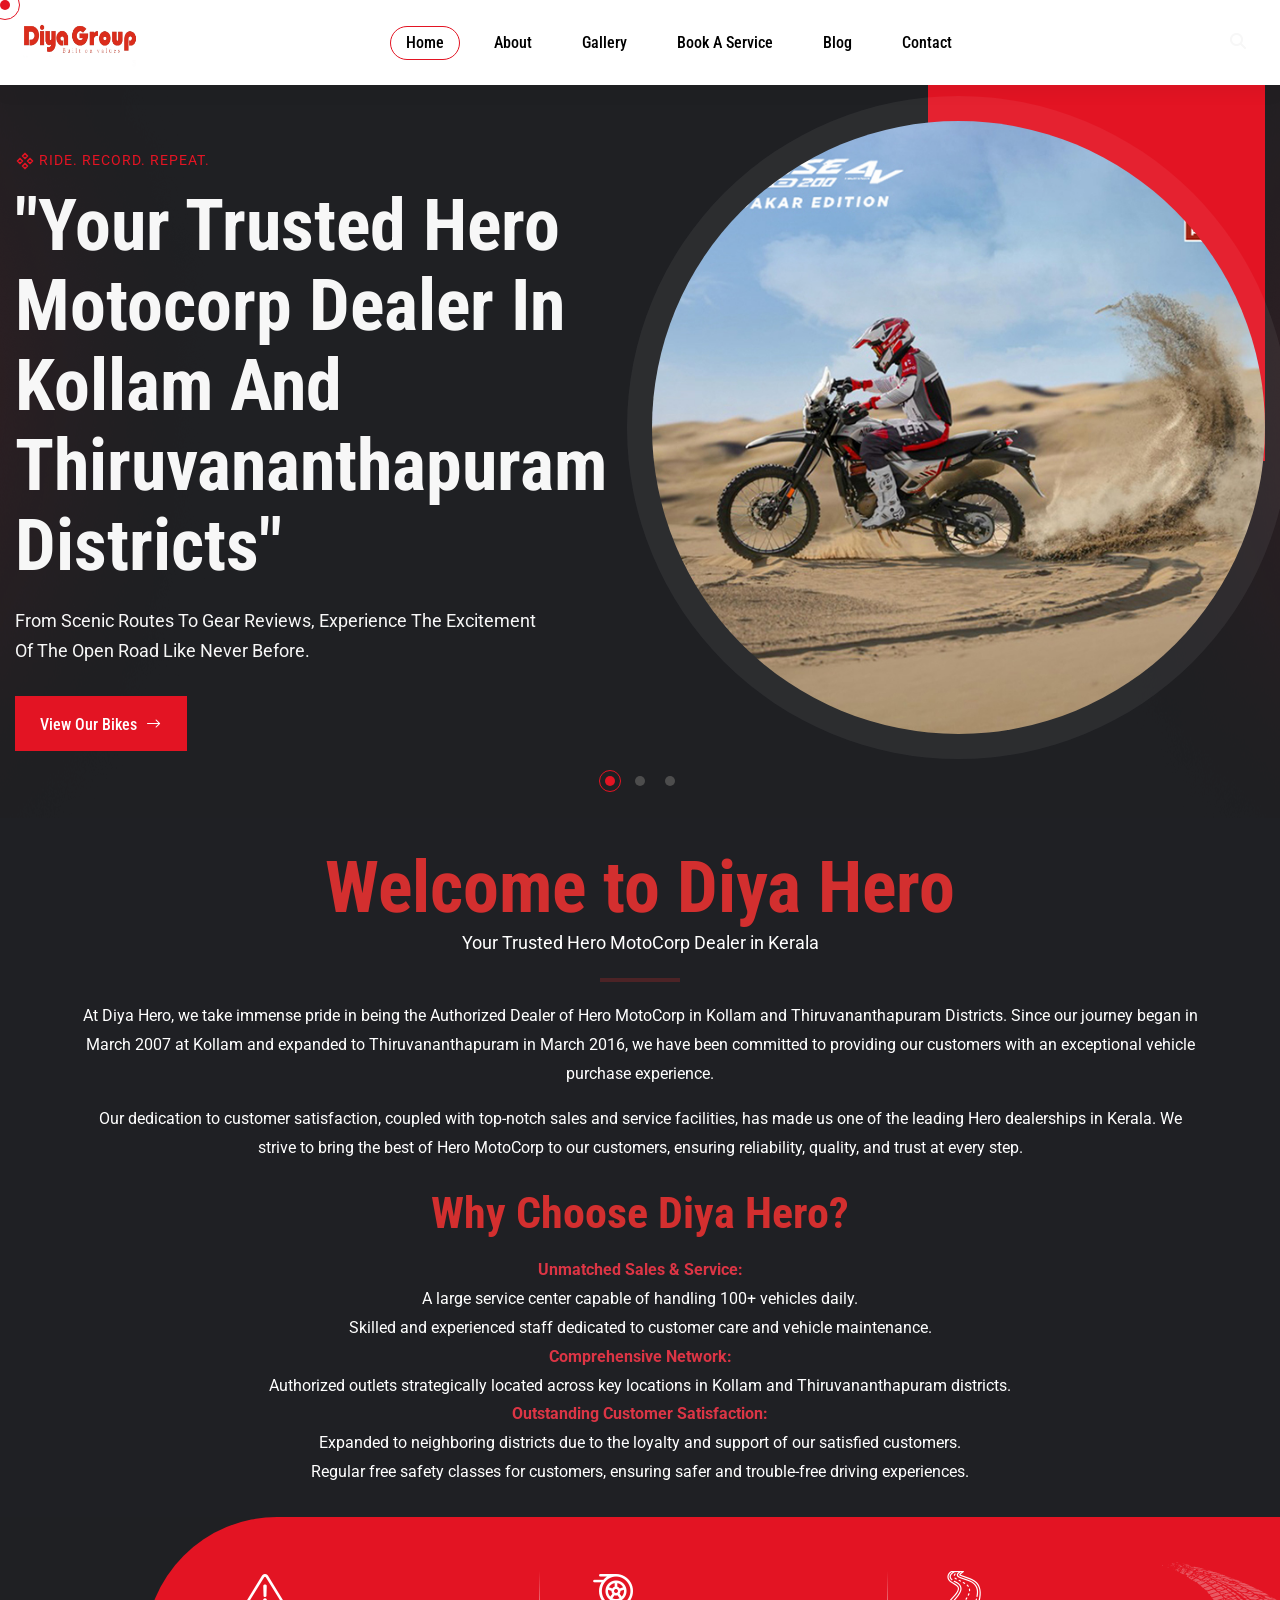
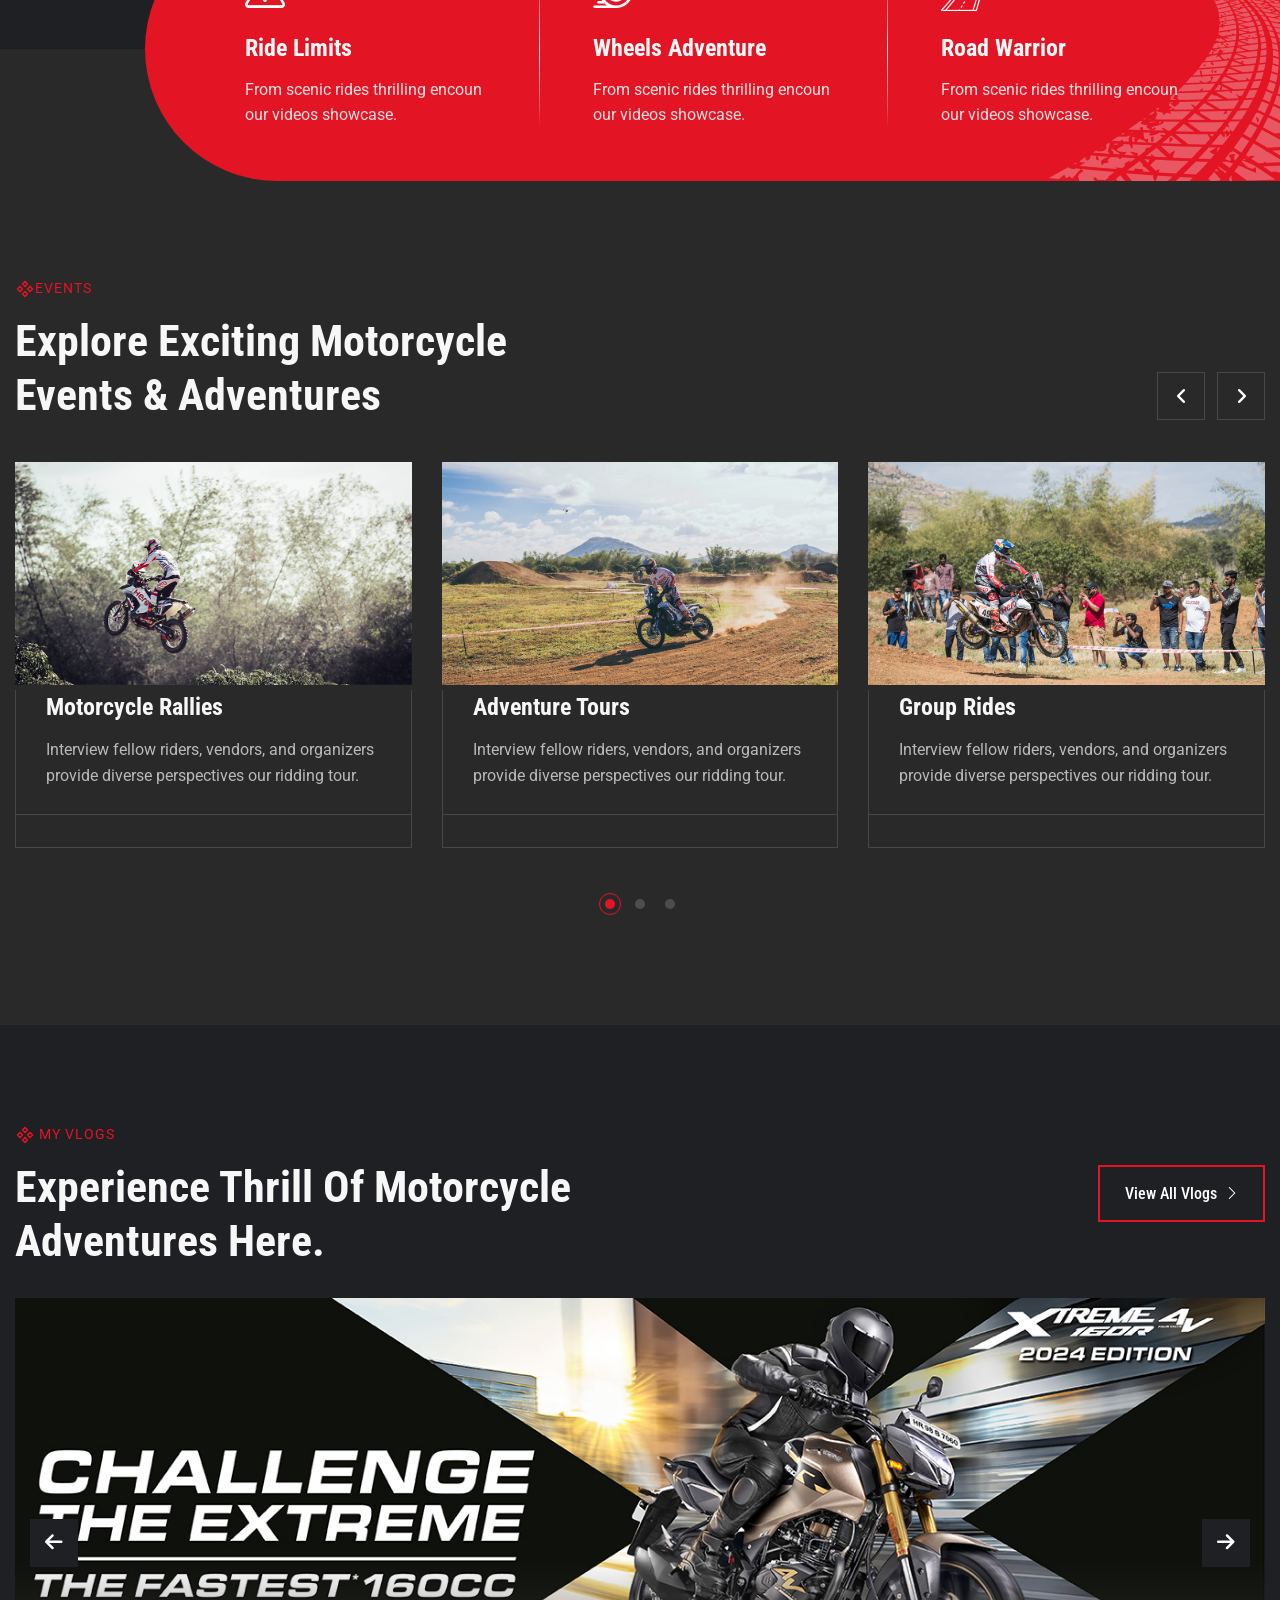
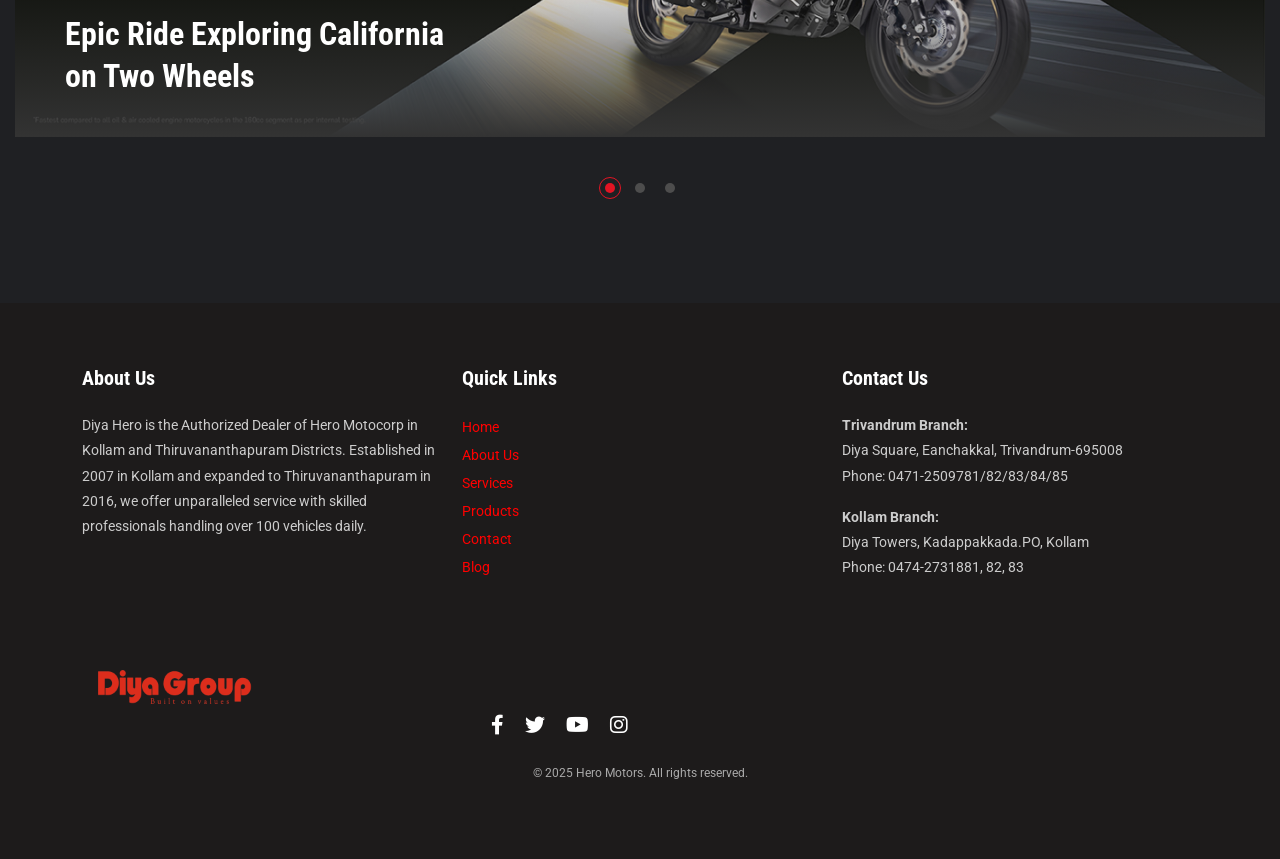
==== commit d1a256c1: "logos changed" ====
--- a/index.html
+++ b/index.html
@@ -595,9 +595,8 @@
         <div class="row align-items-center text-center text-md-start">
             <div class="col-md-6 mb-3 mb-md-0">
                 <a href="index.html">
-                    <img src="assets/images/hero logo.svg" alt="Hero Logo" style="width: 180px;">
-                </a>
-            </div>
+					<img src="assets/images/logo re png.png" alt="Hero Logo" style="width: 180px;">
+				</div>
             <div class="col-md-6 text-md-end">
                 <a href="https://facebook.com/" class="me-3" style="color: #fff; font-size: 20px;">
                     <i class="fa-brands fa-facebook-f"></i>
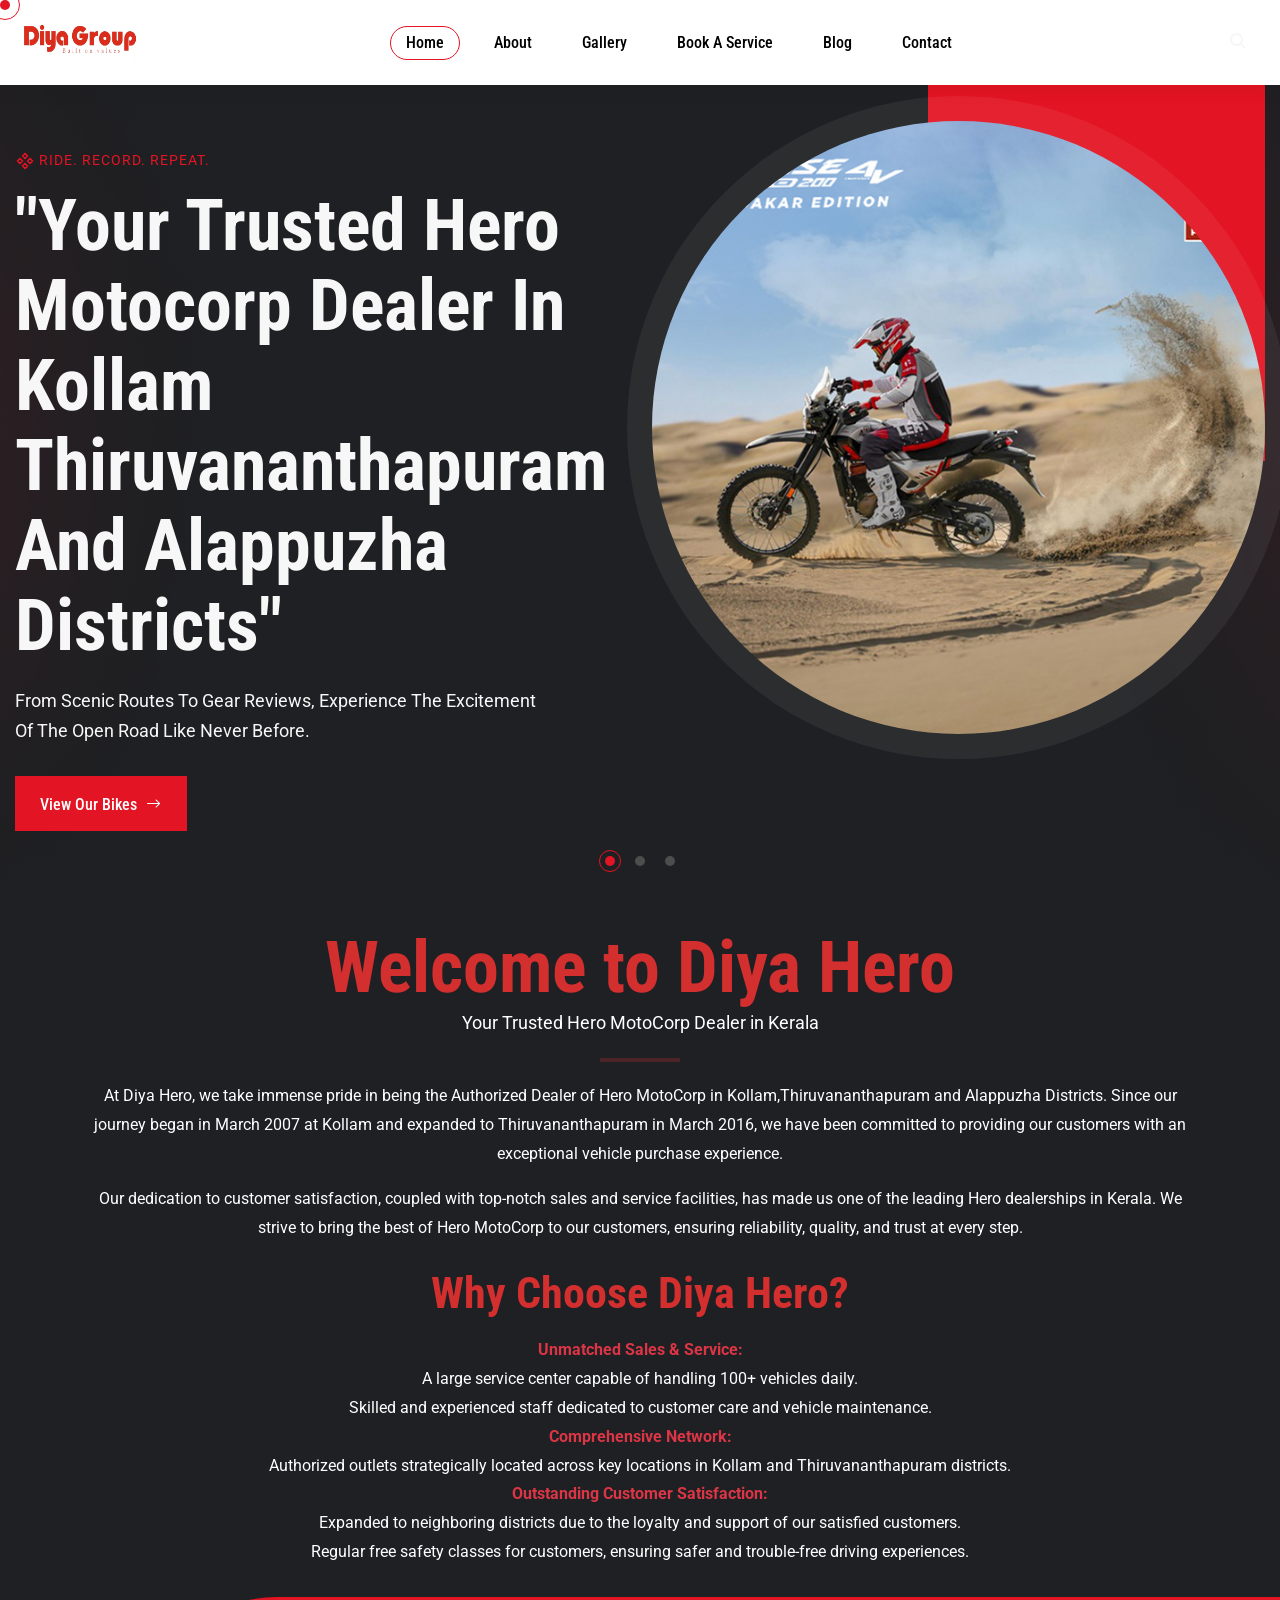
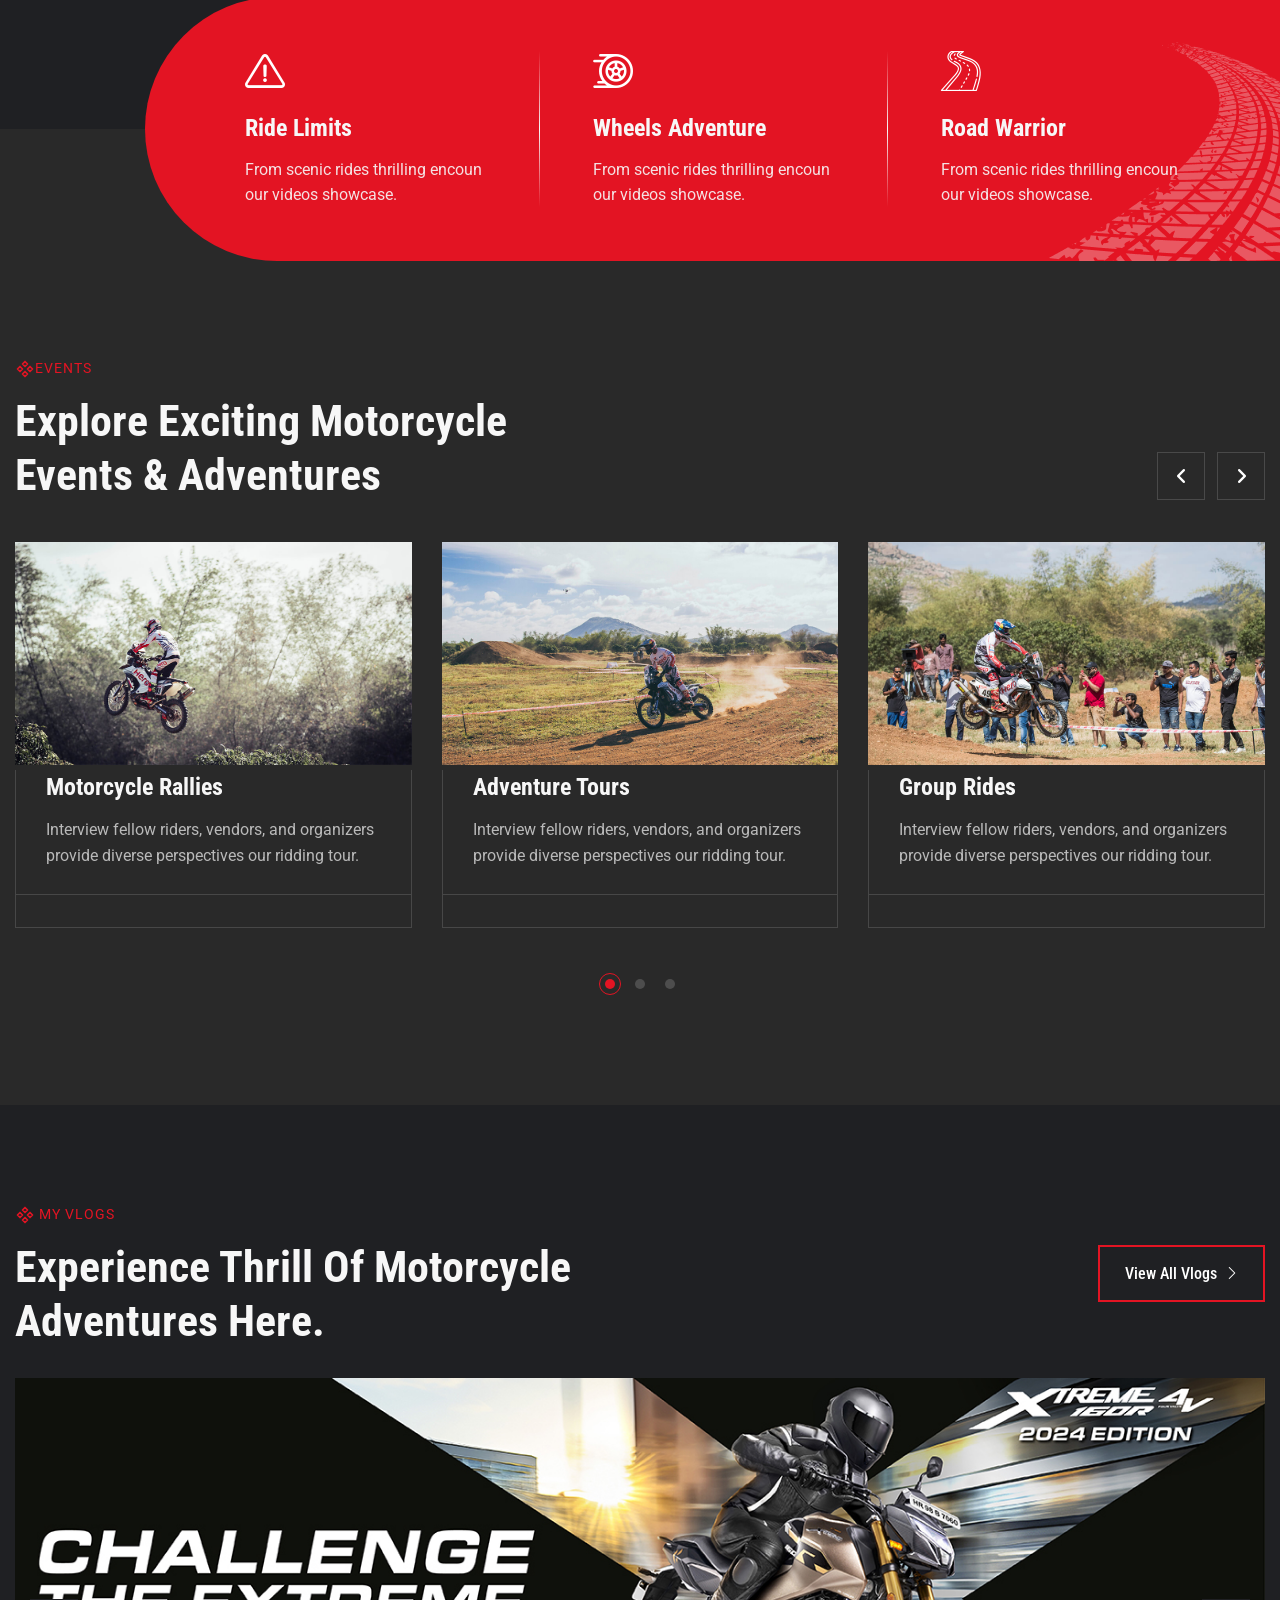
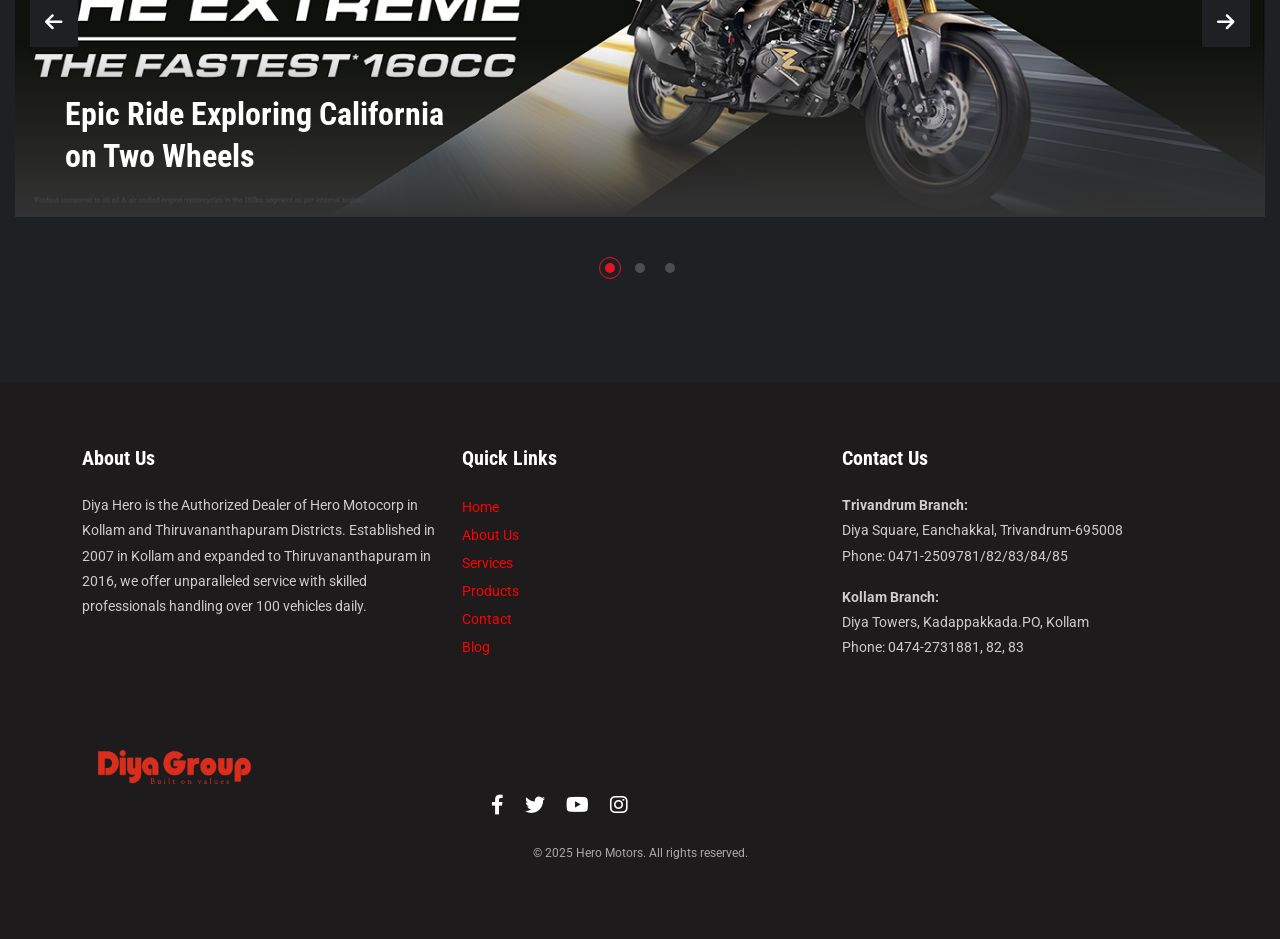
==== commit 265da2b7: "megamenu" ====
--- a/index.html
+++ b/index.html
@@ -14,8 +14,8 @@
 <link href="https://fonts.googleapis.com/css2?family=Roboto:ital,wght@0,100;0,300;0,400;0,500;0,700;0,900;1,100;1,300;1,400;1,500;1,700;1,900&display=swap" rel="stylesheet">
 <link href="https://fonts.googleapis.com/css2?family=Roboto+Condensed:ital,wght@0,100..900;1,100..900&display=swap" rel="stylesheet">
 
-<link rel="shortcut icon" href="assets/images/hero logo.svg" type="image/x-icon">
-<link rel="icon" href="assets/images/hero logo.svg" type="image/x-icon">
+<link rel="shortcut icon" href="assets/images/logo re png.png" type="image/x-icon">
+<link rel="icon" href="assets/images/logo re png.png" type="image/x-icon">
 
 <!-- Responsive -->
 <meta http-equiv="X-UA-Compatible" content="IE=edge">
@@ -40,48 +40,8 @@
 	
 	<!-- Main Header -->
 	<header class="main-header">
-		
-		<!-- Header Top -->
-		<!-- <div class="header-top">
-			<div class="auto-container">
-				<div class="inner-container">
-					<div class="d-flex justify-content-between align-items-center flex-wrap">
-						<div class="left-box d-flex align-items-center flex-wrap"> -->
-							<!-- Info List -->
-							<!-- <ul class="header-top_list d-flex flex-wrap">
-								<li><span class="icon flaticon-send-1"></span><a href="mailto:hello-bikers@vroom.com">hello-bikers@vroom.com</a></li>
-								<li><span class="icon flaticon-telephone"></span><a href="tel:+56-955-525-285">+56-955-525-285</a></li>
-							</ul>
-						</div>
-						<div class="right-box d-flex align-items-center flex-wrap"> -->
-							
-							<!-- Language DropDown -->
-							<!-- <div class="language-dropdown">
-								<button class="btn dropdown-toggle" type="button" id="dropdownMenuButton1" data-bs-toggle="dropdown" aria-expanded="false">
-									<i class="flaticon-language"></i> Language <span class="fa fa-solid fa-angle-down fa-fw"></span>
-								  </button>
-								<ul class="dropdown-menu" aria-labelledby="dropdownMenuButton1">
-									<li><a class="dropdown-item" href="#">English</a></li>
-									<li><a class="dropdown-item" href="#">Arbic</a></li>
-									<li><a class="dropdown-item" href="#">German</a></li>
-									<li><a class="dropdown-item" href="#">French</a></li>
-								</ul>
-							</div>
-							 -->
-							<!-- Header Socials -->
-							<!-- <div class="header_socials d-flex align-items-center flex-wrap">
-								<span>Follow me :</span>
-								<a class="fa-brands fa-facebook-f fa-fw" href="#"></a>
-								<a class="fa-brands fa-instagram fa-fw" href="#"></a>
-								<a class="fa-brands fa-twitter fa-fw" href="#"></a>
-								<a class="fa-brands fa-youtube fa-fw" href="#"></a>
-							</div>
-
-						</div>
-					</div>
-				</div>
-			</div>
-		</div> -->
+
+							
 <!-- Header Lower -->
 <div class="header-lower" style="background-color: white;">
     <div class="auto-container">
@@ -111,10 +71,70 @@
                             <ul class="navigation clearfix">
                                 <li><a href="index.html" style="color: black;">Home</a></li>
                                 <li><a href="about.html" style="color: black;">About</a></li>
-                                <li class="dropdown">
-                                    <a href="gallery.html" style="color: black;">Gallery</a>
-                                   
-                                </li>
+								<li class="dropdown has-megamenu" style="position: relative;">
+									<a href="gallery.html" style="color: black;">Gallery</a>
+									<!-- Megamenu -->
+									<div class="dropdown-menu" 
+										style="position: absolute; top: 100%; left: 0; width: 850px; background-color: #fff; border: 1px solid #ddd; box-shadow: 0 4px 8px rgba(0, 0, 0, 0.1); padding: 20px; display: none; z-index: 1000;">
+										<h3 class="ms-5" style="font-family: cursive; color: #575454;">Motorcycles</h3>
+										<div class="row mt-5" style="gap: 20px;">
+											<div class="col-md-3 text-center" style="margin-bottom: 10px;">
+												<img src="assets/images/Bike Images/karizma-xmr-preview.png" alt="Bike 1" style="width: 100%; border-radius: 5px;">
+												<p style="margin-top: 10px;">Karizma-xmr</p>
+											</div>
+											<div class="col-md-3 text-center" style="margin-bottom: 10px;">
+												<img src="assets/images/Bike Images/mavrick-x440.png" alt="Bike 2" style="width: 100%; border-radius: 5px;">
+												<p style="margin-top: 10px;">mavrick-x440</p>
+											</div>
+											<div class="col-md-3 text-center" style="margin-bottom: 10px;">
+												<img src="assets/images/Bike Images/xpulse-200-4v.png" alt="Bike 3" style="width: 100%; border-radius: 5px;">
+												<p style="margin-top: 10px;">xpulse-200-4v</p>
+											</div>
+										</div>
+
+										<div class="row" style="gap: 20px;">
+											<div class="col-md-3 text-center" style="margin-bottom: 10px;">
+												<img src="assets/images/Bike Images/x440-hd.png" alt="Bike 1" style="width: 100%; border-radius: 5px;">
+												<p style="margin-top: 10px;">x440</p>
+											</div>
+											<div class="col-md-3 text-center" style="margin-bottom: 10px;">
+												<img src="assets/images/Bike Images/xtreme-125r.png" alt="Bike 2" style="width: 100%; border-radius: 5px;">
+												<p style="margin-top: 10px;">xtreme-125r</p>
+											</div>
+											<div class="col-md-3 text-center" style="margin-bottom: 10px;">
+												<img src="assets/images/Bike Images/xtreme-160r-4v-preview-new.png" alt="Bike 3" style="width: 100%; border-radius: 5px;">
+												<p style="margin-top: 10px;">xtreme-160r-4v</p>
+											</div>
+										</div>
+
+										<div class="row" style="gap: 20px;">
+											<div class="col-md-3 text-center" style="margin-bottom: 10px;">
+												<img src="assets/images/Bike Images/karizma-xmr-preview.png" alt="Bike 1" style="width: 100%; border-radius: 5px;">
+												<p style="margin-top: 10px;">Karizma-xmr</p>
+											</div>
+											<div class="col-md-3 text-center" style="margin-bottom: 10px;">
+												<img src="assets/images/Bike Images/mavrick-x440.png" alt="Bike 2" style="width: 100%; border-radius: 5px;">
+												<p style="margin-top: 10px;">mavrick-x440</p>
+											</div>
+											<div class="col-md-3 text-center" style="margin-bottom: 10px;">
+												<img src="assets/images/Bike Images/xpulse-200-4v.png" alt="Bike 3" style="width: 100%; border-radius: 5px;">
+												<p style="margin-top: 10px;">xpulse-200-4v</p>
+											</div>
+										</div>
+										
+									</div>
+								</li>
+								<script>
+									document.querySelectorAll('.has-megamenu').forEach(function (menuItem) {
+									menuItem.addEventListener('mouseenter', function () {
+									menuItem.querySelector('.dropdown-menu').style.display = 'block';
+									});
+									menuItem.addEventListener('mouseleave', function () {
+									menuItem.querySelector('.dropdown-menu').style.display = 'none';
+									});
+									});
+
+								</script>
                                 <li><a href="adventure.html" style="color: black;">Book a Service</a></li>
                                 <li><a href="blog.html" style="color: black;">Blog</a></li>
                                 <li><a href="contact.html" style="color: black;">Contact</a></li>
@@ -174,7 +194,7 @@
 								<div class="slider-one_content-inner">
 									<div class="slider-one_title"><i><img src="assets/images/main-slider/grid.svg" alt="" /></i> Ride. Record. Repeat.</div>
 									<h1 class="slider-one_heading">"Your Trusted Hero Motocorp Dealer in Kollam 
-										and Thiruvananthapuram Districts"</h1>
+										 Thiruvananthapuram and Alappuzha Districts"</h1>
 									<div class="slider-one_text">From scenic routes to gear reviews, experience the excitement of the open road like never before.</div>
 									<div class="slider-one_button">
 										<a href="gallery.html" class="theme-btn btn-style-one">
@@ -210,7 +230,7 @@
 								<div class="slider-one_content-inner">
 									<div class="slider-one_title"><i><img src="assets/images/main-slider/grid.svg" alt="" /></i> Ride. Record. Repeat.</div>
 									<h1 class="slider-one_heading">"Your Trusted Hero Motocorp Dealer in Kollam 
-										and Thiruvananthapuram Districts"</h1>
+										 Thiruvananthapuram and Alappuzha Districts"</h1>
 									<div class="slider-one_text">From scenic routes to gear reviews, experience the excitement of the open road like never before.</div>
 									<div class="slider-one_button">
 										<a href="gallery.html" class="theme-btn btn-style-one">
@@ -246,7 +266,7 @@
 								<div class="slider-one_content-inner">
 									<div class="slider-one_title"><i><img src="assets/images/main-slider/grid.svg" alt="" /></i> Ride. Record. Repeat.</div>
 									<h1 class="slider-one_heading">"Your Trusted Hero Motocorp Dealer in Kollam 
-										and Thiruvananthapuram Districts"</h1>
+										 Thiruvananthapuram and Alappuzha Districts"</h1>
 									<div class="slider-one_text">From scenic routes to gear reviews, experience the excitement of the open road like never before.</div>
 									<div class="slider-one_button">
 										<a href="gallery.html" class="theme-btn btn-style-one">
@@ -292,7 +312,7 @@
             <p class="text-center text-white" style="color: #333; font-size: 18px;">Your Trusted Hero MotoCorp Dealer in Kerala</p>
             <hr style="border: 2px solid #d32f2f; width: 80px; margin: 20px auto;">
             <p class="text-justify text-white text-center" style=" font-size: 16px; line-height: 1.8;">
-                At Diya Hero, we take immense pride in being the Authorized Dealer of Hero MotoCorp in Kollam and Thiruvananthapuram Districts. 
+                At Diya Hero, we take immense pride in being the Authorized Dealer of Hero MotoCorp in Kollam,Thiruvananthapuram and Alappuzha Districts. 
                 Since our journey began in March 2007 at Kollam and expanded to Thiruvananthapuram in March 2016, we have been committed to providing 
                 our customers with an exceptional vehicle purchase experience.
             </p>
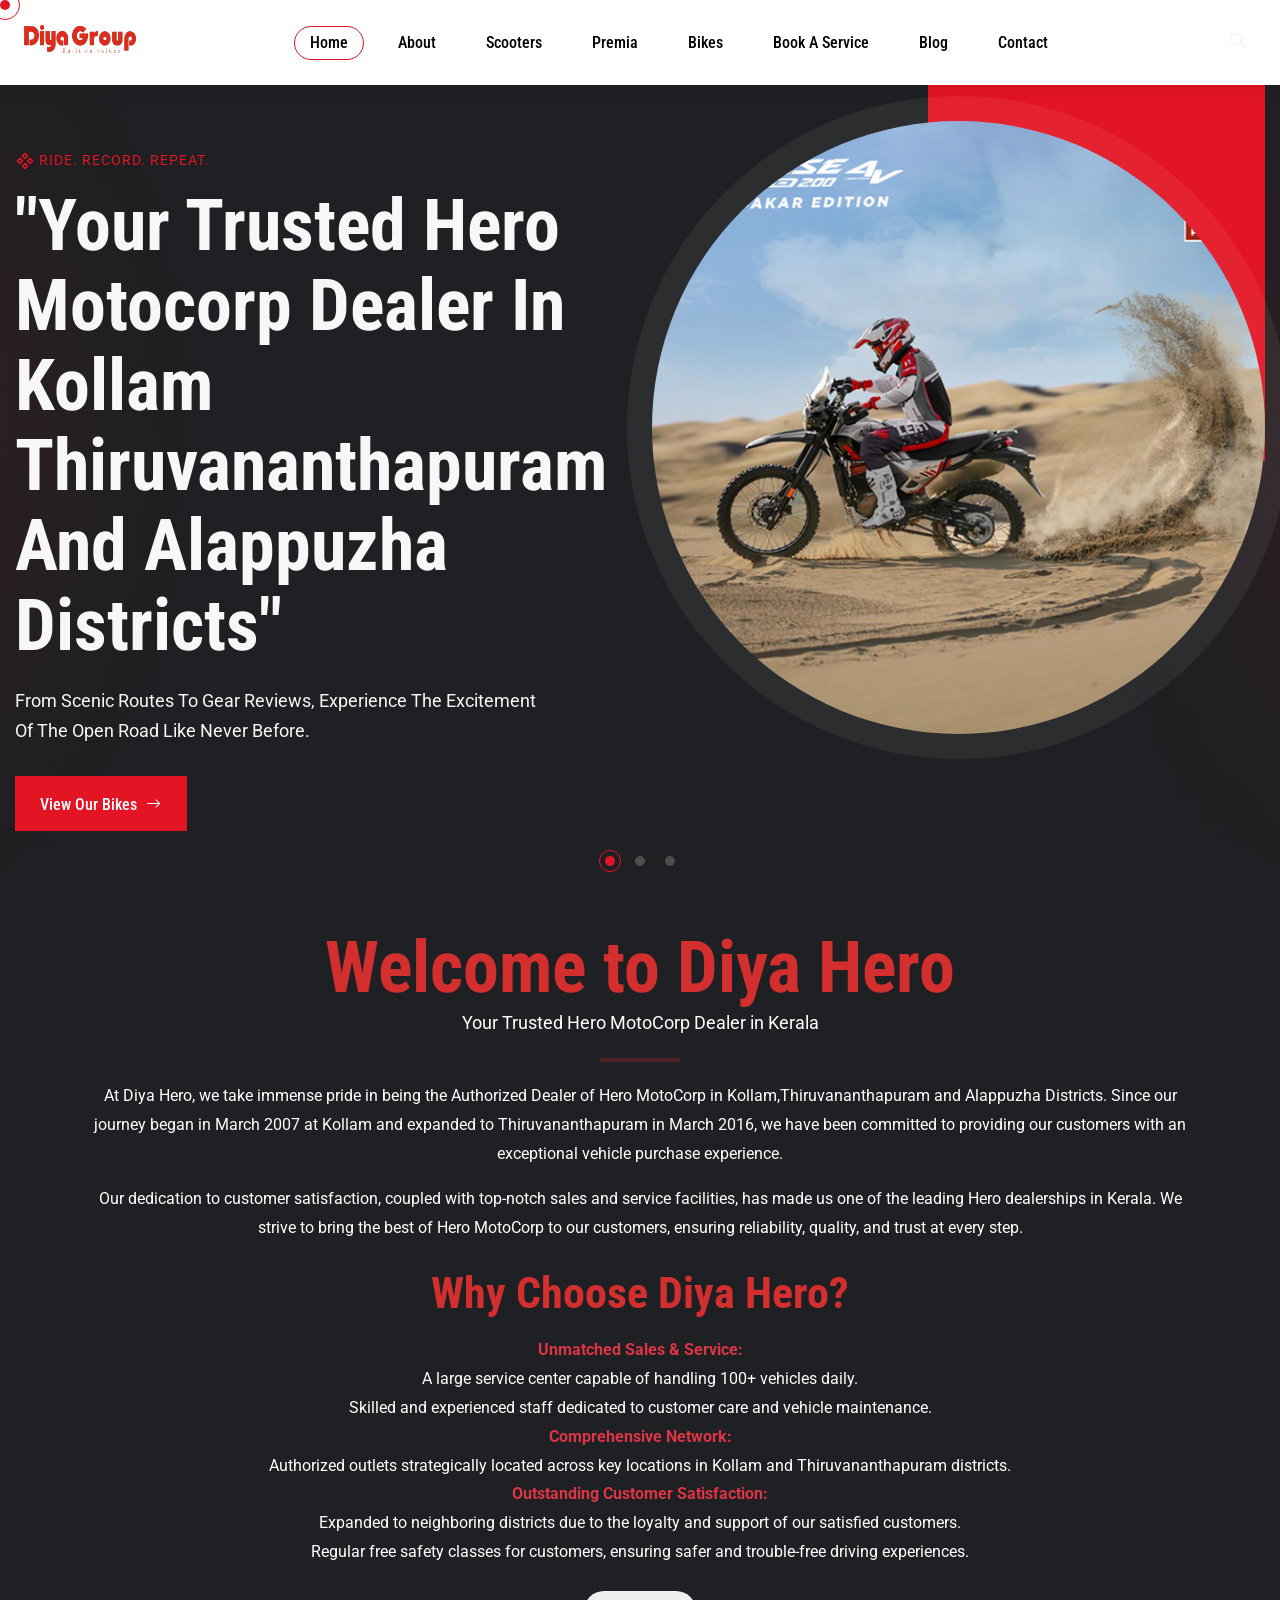
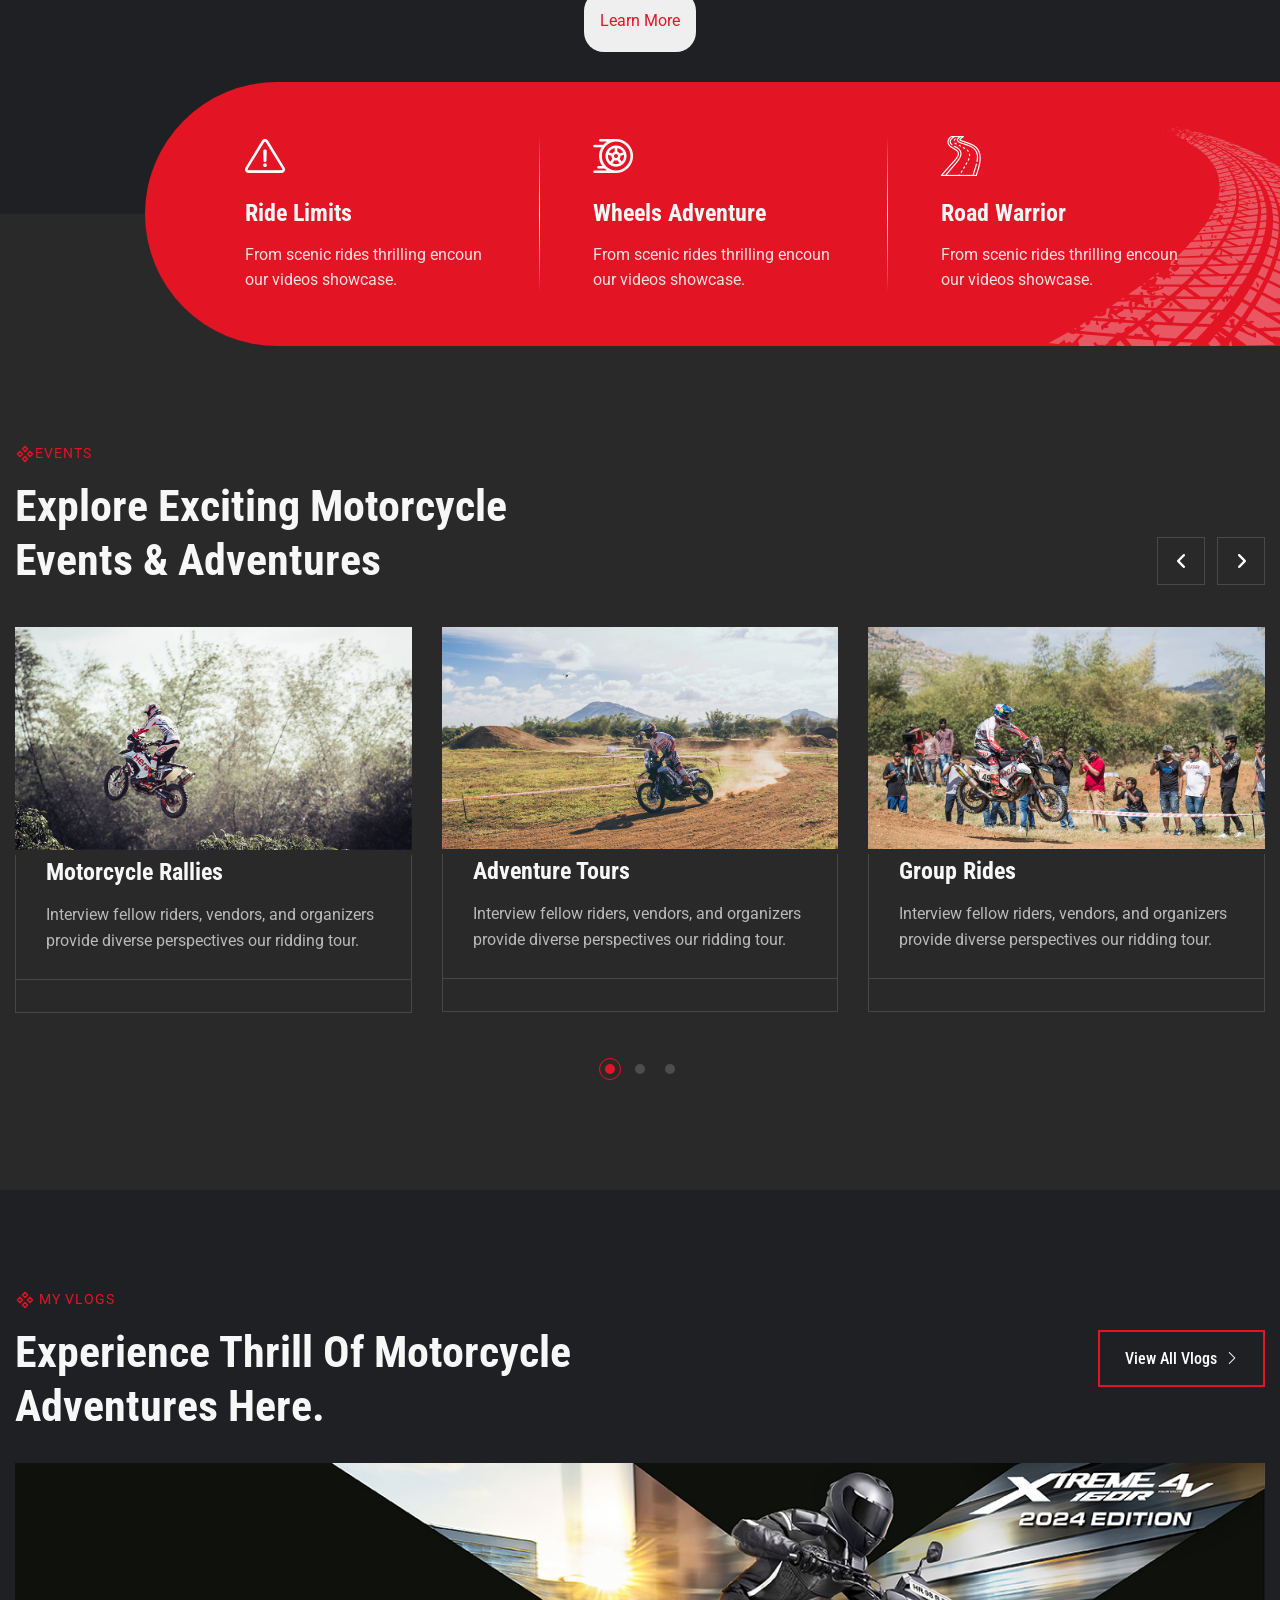
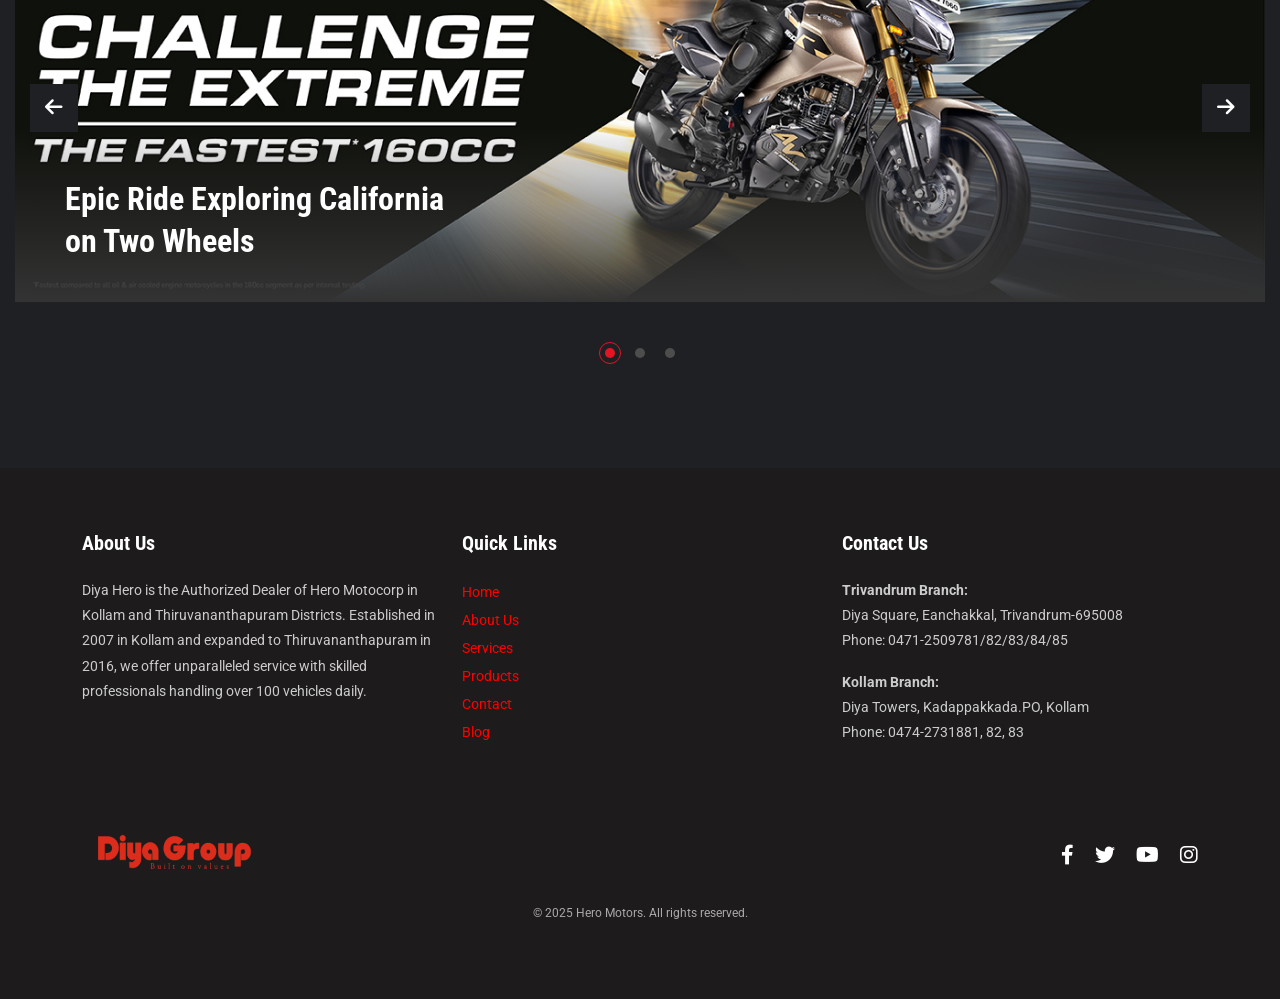
==== commit 1cead015: "final" ====
--- a/index.html
+++ b/index.html
@@ -1,832 +1,1197 @@
 <!DOCTYPE html>
 <html>
-<head>
-<meta charset="utf-8">
-<title>Diya Hero</title>
-
-<!-- Stylesheets -->
-<link href="assets/css/bootstrap.css" rel="stylesheet">
-<link href="assets/css/style.css" rel="stylesheet">
-<link href="assets/css/meanmenu.min.css" rel="stylesheet">
-<link href="assets/css/responsive.css" rel="stylesheet">
-
-<!-- Fonts -->
-<link href="https://fonts.googleapis.com/css2?family=Roboto:ital,wght@0,100;0,300;0,400;0,500;0,700;0,900;1,100;1,300;1,400;1,500;1,700;1,900&display=swap" rel="stylesheet">
-<link href="https://fonts.googleapis.com/css2?family=Roboto+Condensed:ital,wght@0,100..900;1,100..900&display=swap" rel="stylesheet">
-
-<link rel="shortcut icon" href="assets/images/logo re png.png" type="image/x-icon">
-<link rel="icon" href="assets/images/logo re png.png" type="image/x-icon">
-
-<!-- Responsive -->
-<meta http-equiv="X-UA-Compatible" content="IE=edge">
-<meta name="viewport" content="width=device-width, initial-scale=1.0, maximum-scale=1.0, user-scalable=0">
-
-<!--[if lt IE 9]><script src="https://cdnjs.cloudflare.com/ajax/libs/html5shiv/3.7.3/html5shiv.js"></script><![endif]-->
-<!--[if lt IE 9]><script src="js/respond.js"></script><![endif]-->
-</head>
-
-<body>
-
-<div class="page-wrapper">
-	
-	<!-- Cursor -->
-	<div class="cursor"></div>
-	<div class="cursor-follower"></div>
-	<!-- Cursor End -->
- 	
-	<!-- Preloader -->
-    <div class="preloader"></div>
-	<!-- End Preloader -->
-	
-	<!-- Main Header -->
-	<header class="main-header">
+  <head>
+    <meta charset="utf-8" />
+    <title>Diya Hero</title>
+
+    <!-- Stylesheets -->
+    <link href="assets/css/bootstrap.css" rel="stylesheet" />
+    <link href="assets/css/style.css" rel="stylesheet" />
+    <link href="assets/css/meanmenu.min.css" rel="stylesheet" />
+    <link href="assets/css/responsive.css" rel="stylesheet" />
+
+    <!-- Fonts -->
+    <link
+      href="https://fonts.googleapis.com/css2?family=Roboto:ital,wght@0,100;0,300;0,400;0,500;0,700;0,900;1,100;1,300;1,400;1,500;1,700;1,900&display=swap"
+      rel="stylesheet"
+    />
+    <link
+      href="https://fonts.googleapis.com/css2?family=Roboto+Condensed:ital,wght@0,100..900;1,100..900&display=swap"
+      rel="stylesheet"
+    />
+
+    <link
+      rel="shortcut icon"
+      href="assets/images/logo re png.png"
+      type="image/x-icon"
+    />
+    <link rel="icon" href="assets/images/logo re png.png" type="image/x-icon" />
+
+    <!-- Responsive -->
+    <meta http-equiv="X-UA-Compatible" content="IE=edge" />
+    <meta
+      name="viewport"
+      content="width=device-width, initial-scale=1.0, maximum-scale=1.0, user-scalable=0"
+    />
+
+    <!--[if lt IE 9
+      ]><script src="https://cdnjs.cloudflare.com/ajax/libs/html5shiv/3.7.3/html5shiv.js"></script
+    ><![endif]-->
+    <!--[if lt IE 9]><script src="js/respond.js"></script><![endif]-->
+  </head>
+
+  <body>
+    <div class="page-wrapper">
+      <!-- Cursor -->
+      <div class="cursor"></div>
+      <div class="cursor-follower"></div>
+      <!-- Cursor End -->
+
+      <!-- Preloader -->
+      <div class="preloader"></div>
+      <!-- End Preloader -->
+
+      <!-- Main Header -->
+      <header class="main-header">
+        <!-- Header Lower -->
+		<div class="header-lower" style="background-color: white">
+			<div class="auto-container">
+			  <div class="inner-container">
+				<div class="d-flex justify-content-between align-items-center flex-wrap">
+				  <!-- Logo Box -->
+				  <div class="logo-box">
+					<div class="logo">
+					  <a href="index.html">
+						<img src="assets/images/diya hero logo.jpg" alt="" title="" style="width: 132px; height: 51px" />
+					  </a>
+					</div>
+				  </div>
+				  <!-- End Logo Box -->
+		  
+				  <!-- Nav Outer -->
+				  <div class="nav-outer d-flex align-items-center flex-wrap">
+					<!-- Main Menu -->
+					<nav class="main-menu navbar-expand-md">
+					  <div class="navbar-header">
+						<!-- Toggle Button -->
+						<button class="navbar-toggler" type="button" data-toggle="collapse" data-target="#navbarSupportedContent" aria-controls="navbarSupportedContent" aria-expanded="false" aria-label="Toggle navigation">
+						  <span class="icon-bar"></span>
+						  <span class="icon-bar"></span>
+						  <span class="icon-bar"></span>
+						</button>
+					  </div>
+		  
+					  <div class="navbar-collapse collapse clearfix" id="navbarSupportedContent">
+						<ul class="navigation clearfix">
+						  <li>
+							<a href="index.html" style="color: black">Home</a>
+						  </li>
+						  <li>
+							<a href="about.html" style="color: black">About</a>
+						  </li>
+						  <li class="dropdown has-megamenu" style="position: relative">
+							<a href="scooters.html" style="color: black">Scooters</a>
+							<!-- Megamenu for Scooters -->
+							<div class="dropdown-menu" style="position: absolute; top: 100%; left: 0; width: 850px; background-color: #fff; border: 1px solid #ddd; box-shadow: 0 4px 8px rgba(0, 0, 0, 0.1); padding: 20px; display: none; z-index: 1000;">
+								<h3 class="ms-5" style="font-family: cursive; color: #575454;">Scooter Models</h3>
+								<div class="row mt-5" style="gap: 20px;">
+								  <div class="col-md-3 text-center" style="margin-bottom: 10px;">
+									<img src="assets/images/scooter images/destini-prime-nav.png" alt="Scooter 1" style="width: 100%; border-radius: 5px;">
+									<p style="margin-top: 10px;">Destini Prime</p>
+								  </div>
+								  <div class="col-md-3 text-center" style="margin-bottom: 10px;">
+									<img src="assets/images/scooter images/navigation_destini_125_xtec.png" alt="Scooter 2" style="width: 100%; border-radius: 5px;">
+									<p style="margin-top: 10px;">New Destini 125</p>
+								  </div>
+								  <div class="col-md-3 text-center" style="margin-bottom: 10px;">
+									<img src="assets/images/scooter images/pleasure-connect-navigation.png" alt="Scooter 3" style="width: 100%; border-radius: 5px;">
+									<p style="margin-top: 10px;">Pleasure+ XTEC</p>
+								  </div>
+								</div>
+							  </div>
+						  </li>
+						  <li class="dropdown has-megamenu" style="position: relative">
+							<a href="premia.html" style="color: black">Premia</a>
+							<!-- Megamenu for Premia -->
+							<div class="dropdown-menu" style="position: absolute; top: 100%; left: 0; width: 850px; background-color: #fff; border: 1px solid #ddd; box-shadow: 0 4px 8px rgba(0, 0, 0, 0.1); padding: 20px; display: none; z-index: 1000;">
+							  <h3 class="ms-5" style="font-family: cursive; color: #575454;">Premia Models</h3>
+							  <div class="row mt-5" style="gap: 20px;">
+								<div class="col-md-3 text-center" style="margin-bottom: 10px;">
+								  <img src="assets/images/Bike Images/premia1.jpg" alt="Premia 1" style="width: 100%; border-radius: 5px;">
+								  <p style="margin-top: 10px;">Premia 1</p>
+								</div>
+								<div class="col-md-3 text-center" style="margin-bottom: 10px;">
+								  <img src="assets/images/Bike Images/premia2.jpg" alt="Premia 2" style="width: 100%; border-radius: 5px;">
+								  <p style="margin-top: 10px;">Premia 2</p>
+								</div>
+								<div class="col-md-3 text-center" style="margin-bottom: 10px;">
+								  <img src="assets/images/Bike Images/premia3.jpg" alt="Premia 3" style="width: 100%; border-radius: 5px;">
+								  <p style="margin-top: 10px;">Premia 3</p>
+								</div>
+							  </div>
+							</div>
+						  </li>
+						  <li class="dropdown has-megamenu" style="position: relative">
+							<a href="gallery.html" style="color: black">Bikes</a>
+							<!-- Megamenu for Bikes -->
+							<div class="dropdown-menu" style="position: absolute; top: 100%; left: 0; width: 850px; background-color: #fff; border: 1px solid #ddd; box-shadow: 0 4px 8px rgba(0, 0, 0, 0.1); padding: 20px; display: none; z-index: 1000;">
+							  <h3 class="ms-5" style="font-family: cursive; color: #575454;">Motorcycles</h3>
+							  <div class="row mt-5" style="gap: 20px;">
+								<div class="col-md-3 text-center" style="margin-bottom: 10px;">
+								  <img src="assets/images/Bike Images/karizma-xmr-preview.png" alt="Bike 1" style="width: 100%; border-radius: 5px;">
+								  <p style="margin-top: 10px;">Karizma-xmr</p>
+								</div>
+								<div class="col-md-3 text-center" style="margin-bottom: 10px;">
+								  <img src="assets/images/Bike Images/mavrick-x440.png" alt="Bike 2" style="width: 100%; border-radius: 5px;">
+								  <p style="margin-top: 10px;">mavrick-x440</p>
+								</div>
+								<div class="col-md-3 text-center" style="margin-bottom: 10px;">
+								  <img src="assets/images/Bike Images/xpulse-200-4v.png" alt="Bike 3" style="width: 100%; border-radius: 5px;">
+								  <p style="margin-top: 10px;">xpulse-200-4v</p>
+								</div>
+
+								<div class="col-md-3 text-center" style="margin-bottom: 10px;">
+									<img src="assets/images/Bike Images/xtreme-125r.png" alt="Bike 3" style="width: 100%; border-radius: 5px;">
+									<p style="margin-top: 10px;">xtreme-125r</p>
+								  </div>
+
+								  <div class="col-md-3 text-center" style="margin-bottom: 10px;">
+									<img src="assets/images/Bike Images/x440-hd.png" alt="Bike 3" style="width: 100%; border-radius: 5px;">
+									<p style="margin-top: 10px;">x440-hd</p>
+								  </div>
+
+								  <div class="col-md-3 text-center" style="margin-bottom: 10px;">
+									<img src="assets/images/Bike Images/xtreme-160r-4v-preview-new.png" alt="Bike 3" style="width: 100%; border-radius: 5px;">
+									<p style="margin-top: 10px;">xtreme-160r-4v</p>
+								  </div>
+							  </div>
+							</div>
 
 							
-<!-- Header Lower -->
-<div class="header-lower" style="background-color: white;">
-    <div class="auto-container">
-        <div class="inner-container">
-            <div class="d-flex justify-content-between align-items-center flex-wrap">
-                
-                <!-- Logo Box -->
-                <div class="logo-box">
-                    <div class="logo"><a href="index.html"><img src="assets/images/diya hero logo.jpg" alt="" title="" style="width: 132px; height: 51px;"></a></div>
-                </div>
-                <!-- End Logo Box -->
-                
-                <!-- Nav Outer -->
-                <div class="nav-outer d-flex align-items-center flex-wrap">
-                    <!-- Main Menu -->
-                    <nav class="main-menu navbar-expand-md">
-                        <div class="navbar-header">
-                            <!-- Toggle Button -->    	
-                            <button class="navbar-toggler" type="button" data-toggle="collapse" data-target="#navbarSupportedContent" aria-controls="navbarSupportedContent" aria-expanded="false" aria-label="Toggle navigation">
-                                <span class="icon-bar"></span>
-                                <span class="icon-bar"></span>
-                                <span class="icon-bar"></span>
-                            </button>
+						  </li>
+						  <li>
+							<a href="adventure.html" style="color: black">Book a Service</a>
+						  </li>
+						  <li>
+							<a href="blog.html" style="color: black">Blog</a>
+						  </li>
+						  <li>
+							<a href="contact.html" style="color: black">Contact</a>
+						  </li>
+						</ul>
+					  </div>
+					</nav>
+				  </div>
+				  <!-- End Nav Outer -->
+		  
+				  <!-- Outer Box -->
+				  <div class="outer-box d-flex align-items-center flex-wrap">
+					<!-- Header Options Box -->
+					<div class="header-options_box d-flex align-items-center">
+					  <!-- Search Btn -->
+					  <div class="search-box-btn search-box-outer">
+						<span class="icon fa fa-search"></span>
+					  </div>
+					</div>
+					<!-- Mobile Navigation Toggler -->
+					<div class="mobile-nav-toggler">
+					  <span class="icon flaticon-menu"></span>
+					</div>
+				  </div>
+				  <!-- End Outer Box -->
+				</div>
+			  </div>
+			</div>
+		  </div>
+		  
+		  <script>
+			document.querySelectorAll(".has-megamenu").forEach(function (menuItem) {
+			  menuItem.addEventListener("mouseenter", function () {
+				menuItem.querySelector(".dropdown-menu").style.display = "block";
+			  });
+			  menuItem.addEventListener("mouseleave", function () {
+				menuItem.querySelector(".dropdown-menu").style.display = "none";
+			  });
+			});
+		  </script>
+		  
+        <!-- End Header Lower -->
+
+        <!-- Mobile Menu  -->
+        <div class="mobile-menu">
+          <div class="menu-backdrop"></div>
+          <div class="close-btn">
+            <span class="icon flaticon-close-1"></span>
+          </div>
+
+          <nav class="menu-box">
+            <div class="logo">
+              <a href="index.html"
+                ><img
+                  src="assets/images/diya hero logo.jpg"
+                  alt=""
+                  title=""
+                  style="width: 132px; height: 51px"
+              /></a>
+            </div>
+            <div class="menu-outer">
+              <!--Here Menu Will Come Automatically Via Javascript / Same Menu as in Header-->
+            </div>
+          </nav>
+        </div>
+        <!-- End Mobile Menu -->
+      </header>
+      <!-- End Main Header -->
+
+      <!-- Slider One -->
+      <section class="slider-one">
+        <div
+          class="slider-one_pattern"
+          style="background-image: url(assets/images/main-slider/pattern-1.png)"
+        ></div>
+        <div class="main-slider swiper-container">
+          <div class="swiper-wrapper">
+            <!-- Slide -->
+            <div class="swiper-slide">
+              <div class="auto-container">
+                <div class="row clearfix">
+                  <!-- Content Column -->
+                  <div class="slider-one_content col-lg-6 col-md-12 col-sm-12">
+                    <div class="slider-one_content-inner">
+                      <div class="slider-one_title">
+                        <i
+                          ><img src="assets/images/main-slider/grid.svg" alt=""
+                        /></i>
+                        Ride. Record. Repeat.
+                      </div>
+                      <h1 class="slider-one_heading">
+                        "Your Trusted Hero Motocorp Dealer in Kollam
+                        Thiruvananthapuram and Alappuzha Districts"
+                      </h1>
+                      <div class="slider-one_text">
+                        From scenic routes to gear reviews, experience the
+                        excitement of the open road like never before.
+                      </div>
+                      <div class="slider-one_button">
+                        <a href="gallery.html" class="theme-btn btn-style-one">
+                          <span class="btn-wrap">
+                            <span class="text-one"
+                              >View our Bikes <i class="flaticon-arrow-2"></i
+                            ></span>
+                            <span class="text-two"
+                              >View our Bikes <i class="flaticon-arrow-2"></i
+                            ></span>
+                          </span>
+                        </a>
+                      </div>
+                    </div>
+                  </div>
+
+                  <!-- Image Column -->
+                  <div
+                    class="slider-one_image-column col-lg-6 col-md-8 col-sm-12"
+                  >
+                    <div class="slider-one_image">
+                      <img
+                        src="assets/images/Bike Images/xpulse-02 (1).jpg"
+                        alt=""
+                      />
+                    </div>
+                  </div>
+                </div>
+              </div>
+            </div>
+
+            <!-- Slide -->
+            <div class="swiper-slide">
+              <div class="auto-container">
+                <div class="row clearfix">
+                  <!-- Content Column -->
+                  <div class="slider-one_content col-lg-6 col-md-12 col-sm-12">
+                    <div class="slider-one_content-inner">
+                      <div class="slider-one_title">
+                        <i
+                          ><img src="assets/images/main-slider/grid.svg" alt=""
+                        /></i>
+                        Ride. Record. Repeat.
+                      </div>
+                      <h1 class="slider-one_heading">
+                        "Your Trusted Hero Motocorp Dealer in Kollam
+                        Thiruvananthapuram and Alappuzha Districts"
+                      </h1>
+                      <div class="slider-one_text">
+                        From scenic routes to gear reviews, experience the
+                        excitement of the open road like never before.
+                      </div>
+                      <div class="slider-one_button">
+                        <a href="gallery.html" class="theme-btn btn-style-one">
+                          <span class="btn-wrap">
+                            <span class="text-one"
+                              >View our Bikes <i class="flaticon-arrow-2"></i
+                            ></span>
+                            <span class="text-two"
+                              >View our Bikes <i class="flaticon-arrow-2"></i
+                            ></span>
+                          </span>
+                        </a>
+                      </div>
+                    </div>
+                  </div>
+
+                  <!-- Image Column -->
+                  <div
+                    class="slider-one_image-column col-lg-6 col-md-8 col-sm-12"
+                  >
+                    <div class="slider-one_image">
+                      <img src="assets/images/xpulse-01.jpg" alt="" />
+                    </div>
+                  </div>
+                </div>
+              </div>
+            </div>
+
+            <!-- Slide -->
+            <div class="swiper-slide">
+              <div class="auto-container">
+                <div class="row clearfix">
+                  <!-- Content Column -->
+                  <div class="slider-one_content col-lg-6 col-md-12 col-sm-12">
+                    <div class="slider-one_content-inner">
+                      <div class="slider-one_title">
+                        <i
+                          ><img src="assets/images/main-slider/grid.svg" alt=""
+                        /></i>
+                        Ride. Record. Repeat.
+                      </div>
+                      <h1 class="slider-one_heading">
+                        "Your Trusted Hero Motocorp Dealer in Kollam
+                        Thiruvananthapuram and Alappuzha Districts"
+                      </h1>
+                      <div class="slider-one_text">
+                        From scenic routes to gear reviews, experience the
+                        excitement of the open road like never before.
+                      </div>
+                      <div class="slider-one_button">
+                        <a href="gallery.html" class="theme-btn btn-style-one">
+                          <span class="btn-wrap">
+                            <span class="text-one"
+                              >View our Bikes <i class="flaticon-arrow-2"></i
+                            ></span>
+                            <span class="text-two"
+                              >View our Bikes <i class="flaticon-arrow-2"></i
+                            ></span>
+                          </span>
+                        </a>
+                      </div>
+                    </div>
+                  </div>
+
+                  <!-- Image Column -->
+                  <div
+                    class="slider-one_image-column col-lg-6 col-md-8 col-sm-12"
+                  >
+                    <div class="slider-one_image">
+                      <img src="assets/images/xpulse-05.jpg" alt="" />
+                    </div>
+                  </div>
+                </div>
+              </div>
+            </div>
+          </div>
+
+          <!-- If we need navigation buttons -->
+          <div class="main-slider-prev fas fa-arrow-left fa-fw"></div>
+          <div class="main-slider-next fas fa-arrow-right fa-fw"></div>
+
+          <!-- If we need pagination -->
+          <div class="slider-one_pagination"></div>
+        </div>
+      </section>
+      <!-- End Main Slider Section -->
+
+      <!-- About One -->
+      <div
+        class="container-fluid"
+        style="background-color: #1f2024; padding: 30px 0"
+      >
+        <div class="container">
+          <h1 class="text-center" style="color: #d32f2f; font-weight: bold">
+            Welcome to Diya Hero
+          </h1>
+          <p
+            class="text-center text-white"
+            style="color: #333; font-size: 18px"
+          >
+            Your Trusted Hero MotoCorp Dealer in Kerala
+          </p>
+          <hr
+            style="border: 2px solid #d32f2f; width: 80px; margin: 20px auto"
+          />
+          <p
+            class="text-justify text-white text-center"
+            style="font-size: 16px; line-height: 1.8"
+          >
+            At Diya Hero, we take immense pride in being the Authorized Dealer
+            of Hero MotoCorp in Kollam,Thiruvananthapuram and Alappuzha
+            Districts. Since our journey began in March 2007 at Kollam and
+            expanded to Thiruvananthapuram in March 2016, we have been committed
+            to providing our customers with an exceptional vehicle purchase
+            experience.
+          </p>
+          <p
+            class="text-justify text-white text-center"
+            style="font-size: 16px; line-height: 1.8"
+          >
+            Our dedication to customer satisfaction, coupled with top-notch
+            sales and service facilities, has made us one of the leading Hero
+            dealerships in Kerala. We strive to bring the best of Hero MotoCorp
+            to our customers, ensuring reliability, quality, and trust at every
+            step.
+          </p>
+          <h2
+            class="mt-4 text-center"
+            style="color: #d32f2f; font-weight: bold"
+          >
+            Why Choose Diya Hero?
+          </h2>
+          <ul
+            class="list-unstyled mt-3"
+            style="color: #555; font-size: 16px; line-height: 1.8"
+          >
+            <li class="text-center">
+              <strong class="text-danger">Unmatched Sales & Service:</strong>
+              <ul class="text-white">
+                <li>
+                  A large service center capable of handling 100+ vehicles
+                  daily.
+                </li>
+                <li>
+                  Skilled and experienced staff dedicated to customer care and
+                  vehicle maintenance.
+                </li>
+              </ul>
+            </li>
+            <li class="text-center">
+              <strong class="text-danger">Comprehensive Network:</strong>
+              <ul class="text-white">
+                <li>
+                  Authorized outlets strategically located across key locations
+                  in Kollam and Thiruvananthapuram districts.
+                </li>
+              </ul>
+            </li>
+            <li class="text-center">
+              <strong class="text-danger"
+                >Outstanding Customer Satisfaction:</strong
+              >
+              <ul class="text-white">
+                <li>
+                  Expanded to neighboring districts due to the loyalty and
+                  support of our satisfied customers.
+                </li>
+                <li>
+                  Regular free safety classes for customers, ensuring safer and
+                  trouble-free driving experiences.
+                </li>
+                <button
+                  class="p-3 mt-4"
+                  style="align-items: center; border-radius: 20px"
+                >
+                  <a href="about.html">Learn More</a>
+                </button>
+              </ul>
+            </li>
+          </ul>
+        </div>
+      </div>
+      <!-- End About One -->
+
+      <!-- Services One -->
+      <section class="services-one">
+        <div class="auto-container">
+          <div class="inner-container">
+            <div
+              class="services-one_pattern"
+              style="
+                background-image: url(assets/images/background/services-1.png);
+              "
+            ></div>
+            <div class="row clearfix">
+              <!-- Service Block One -->
+              <div class="service-block_one col-lg-4 col-md-4 col-sm-12">
+                <div class="service-block_one-inner">
+                  <div class="service-block_one-icon flaticon-danger"></div>
+                  <h4 class="service-block_one-title">
+                    <a href="adventure-detail.html">Ride Limits</a>
+                  </h4>
+                  <div class="service-block_one-text">
+                    From scenic rides thrilling encoun our videos showcase.
+                  </div>
+                </div>
+              </div>
+
+              <!-- Service Block One -->
+              <div class="service-block_one col-lg-4 col-md-4 col-sm-12">
+                <div class="service-block_one-inner">
+                  <div class="service-block_one-icon flaticon-racing"></div>
+                  <h4 class="service-block_one-title">
+                    <a href="adventure-detail.html">Wheels Adventure</a>
+                  </h4>
+                  <div class="service-block_one-text">
+                    From scenic rides thrilling encoun our videos showcase.
+                  </div>
+                </div>
+              </div>
+
+              <!-- Service Block One -->
+              <div class="service-block_one col-lg-4 col-md-4 col-sm-12">
+                <div class="service-block_one-inner">
+                  <div class="service-block_one-icon flaticon-motorway"></div>
+                  <h4 class="service-block_one-title">
+                    <a href="adventure-detail.html">Road Warrior</a>
+                  </h4>
+                  <div class="service-block_one-text">
+                    From scenic rides thrilling encoun our videos showcase.
+                  </div>
+                </div>
+              </div>
+            </div>
+          </div>
+        </div>
+      </section>
+      <!-- End Services One -->
+
+      <!-- Events One -->
+      <section class="events-one">
+        <div class="auto-container">
+          <!-- Sec Title -->
+          <div class="sec-title">
+            <div class="sec-title_title">
+              <i><img src="assets/images/main-slider/grid.svg" alt="" /></i
+              >EVENTS
+            </div>
+            <h2 class="sec-title_heading">
+              Explore Exciting Motorcycle <br />
+              Events & Adventures
+            </h2>
+          </div>
+          <div class="three-items_slider swiper-container">
+            <div class="swiper-wrapper">
+              <!-- Slide -->
+              <div class="swiper-slide">
+                <!-- Event Block One -->
+                <div class="event-block_one">
+                  <div class="event-block_one-inner">
+                    <div class="event-block_one-image">
+                      <a href="event-detail.html"
+                        ><img src="assets/images/event1.jpg" alt=""
+                      /></a>
+                    </div>
+                    <div class="event-block_one-content">
+                      <div class="upper-box">
+                        <h4 class="event-block_one-title">
+                          <a href="event-detail.html">Motorcycle Rallies</a>
+                        </h4>
+                        <div class="event-block_one-text">
+                          Interview fellow riders, vendors, and organizers
+                          provide diverse perspectives our ridding tour.
                         </div>
-                        
-                        <div class="navbar-collapse collapse clearfix" id="navbarSupportedContent">
-                            <ul class="navigation clearfix">
-                                <li><a href="index.html" style="color: black;">Home</a></li>
-                                <li><a href="about.html" style="color: black;">About</a></li>
-								<li class="dropdown has-megamenu" style="position: relative;">
-									<a href="gallery.html" style="color: black;">Gallery</a>
-									<!-- Megamenu -->
-									<div class="dropdown-menu" 
-										style="position: absolute; top: 100%; left: 0; width: 850px; background-color: #fff; border: 1px solid #ddd; box-shadow: 0 4px 8px rgba(0, 0, 0, 0.1); padding: 20px; display: none; z-index: 1000;">
-										<h3 class="ms-5" style="font-family: cursive; color: #575454;">Motorcycles</h3>
-										<div class="row mt-5" style="gap: 20px;">
-											<div class="col-md-3 text-center" style="margin-bottom: 10px;">
-												<img src="assets/images/Bike Images/karizma-xmr-preview.png" alt="Bike 1" style="width: 100%; border-radius: 5px;">
-												<p style="margin-top: 10px;">Karizma-xmr</p>
-											</div>
-											<div class="col-md-3 text-center" style="margin-bottom: 10px;">
-												<img src="assets/images/Bike Images/mavrick-x440.png" alt="Bike 2" style="width: 100%; border-radius: 5px;">
-												<p style="margin-top: 10px;">mavrick-x440</p>
-											</div>
-											<div class="col-md-3 text-center" style="margin-bottom: 10px;">
-												<img src="assets/images/Bike Images/xpulse-200-4v.png" alt="Bike 3" style="width: 100%; border-radius: 5px;">
-												<p style="margin-top: 10px;">xpulse-200-4v</p>
-											</div>
-										</div>
-
-										<div class="row" style="gap: 20px;">
-											<div class="col-md-3 text-center" style="margin-bottom: 10px;">
-												<img src="assets/images/Bike Images/x440-hd.png" alt="Bike 1" style="width: 100%; border-radius: 5px;">
-												<p style="margin-top: 10px;">x440</p>
-											</div>
-											<div class="col-md-3 text-center" style="margin-bottom: 10px;">
-												<img src="assets/images/Bike Images/xtreme-125r.png" alt="Bike 2" style="width: 100%; border-radius: 5px;">
-												<p style="margin-top: 10px;">xtreme-125r</p>
-											</div>
-											<div class="col-md-3 text-center" style="margin-bottom: 10px;">
-												<img src="assets/images/Bike Images/xtreme-160r-4v-preview-new.png" alt="Bike 3" style="width: 100%; border-radius: 5px;">
-												<p style="margin-top: 10px;">xtreme-160r-4v</p>
-											</div>
-										</div>
-
-										<div class="row" style="gap: 20px;">
-											<div class="col-md-3 text-center" style="margin-bottom: 10px;">
-												<img src="assets/images/Bike Images/karizma-xmr-preview.png" alt="Bike 1" style="width: 100%; border-radius: 5px;">
-												<p style="margin-top: 10px;">Karizma-xmr</p>
-											</div>
-											<div class="col-md-3 text-center" style="margin-bottom: 10px;">
-												<img src="assets/images/Bike Images/mavrick-x440.png" alt="Bike 2" style="width: 100%; border-radius: 5px;">
-												<p style="margin-top: 10px;">mavrick-x440</p>
-											</div>
-											<div class="col-md-3 text-center" style="margin-bottom: 10px;">
-												<img src="assets/images/Bike Images/xpulse-200-4v.png" alt="Bike 3" style="width: 100%; border-radius: 5px;">
-												<p style="margin-top: 10px;">xpulse-200-4v</p>
-											</div>
-										</div>
-										
-									</div>
-								</li>
-								<script>
-									document.querySelectorAll('.has-megamenu').forEach(function (menuItem) {
-									menuItem.addEventListener('mouseenter', function () {
-									menuItem.querySelector('.dropdown-menu').style.display = 'block';
-									});
-									menuItem.addEventListener('mouseleave', function () {
-									menuItem.querySelector('.dropdown-menu').style.display = 'none';
-									});
-									});
-
-								</script>
-                                <li><a href="adventure.html" style="color: black;">Book a Service</a></li>
-                                <li><a href="blog.html" style="color: black;">Blog</a></li>
-                                <li><a href="contact.html" style="color: black;">Contact</a></li>
-                            </ul>
+                      </div>
+                      <div class="lower-box">
+                        <a
+                          class="event-block_one-location"
+                          href="event-detail.html"
+                        ></a>
+                      </div>
+                    </div>
+                  </div>
+                </div>
+              </div>
+
+              <!-- Slide -->
+              <div class="swiper-slide">
+                <!-- Event Block One -->
+                <div class="event-block_one">
+                  <div class="event-block_one-inner">
+                    <div class="event-block_one-image">
+                      <a href="event-detail.html"
+                        ><img src="assets/images/event2.jpg" alt=""
+                      /></a>
+                    </div>
+                    <div class="event-block_one-content">
+                      <div class="upper-box">
+                        <h4 class="event-block_one-title">
+                          <a href="event-detail.html">Adventure Tours</a>
+                        </h4>
+                        <div class="event-block_one-text">
+                          Interview fellow riders, vendors, and organizers
+                          provide diverse perspectives our ridding tour.
                         </div>
-                    </nav>
-                </div>
-                <!-- End Nav Outer -->
-                
-                <!-- Outer Box -->
-                <div class="outer-box d-flex align-items-center flex-wrap">
-                    <!-- Header Options Box -->
-                    <div class="header-options_box d-flex align-items-center">
-                        <!-- Search Btn -->
-                        <div class="search-box-btn search-box-outer"><span class="icon fa fa-search"></span></div>
-                    </div>
-                    <!-- Mobile Navigation Toggler -->
-                    <div class="mobile-nav-toggler"><span class="icon flaticon-menu"></span></div>
-                </div>
-                <!-- End Outer Box -->
-                
-            </div>
+                      </div>
+                      <div class="lower-box">
+                        <a
+                          class="event-block_one-location"
+                          href="event-detail.html"
+                        ></a>
+                      </div>
+                    </div>
+                  </div>
+                </div>
+              </div>
+
+              <!-- Slide -->
+              <div class="swiper-slide">
+                <!-- Event Block One -->
+                <div class="event-block_one">
+                  <div class="event-block_one-inner">
+                    <div class="event-block_one-image">
+                      <a href="event-detail.html"
+                        ><img src="assets/images/event3.jpg" alt=""
+                      /></a>
+                    </div>
+                    <div class="event-block_one-content">
+                      <div class="upper-box">
+                        <h4 class="event-block_one-title">
+                          <a href="event-detail.html">Group Rides</a>
+                        </h4>
+                        <div class="event-block_one-text">
+                          Interview fellow riders, vendors, and organizers
+                          provide diverse perspectives our ridding tour.
+                        </div>
+                      </div>
+                      <div class="lower-box">
+                        <a
+                          class="event-block_one-location"
+                          href="event-detail.html"
+                        ></a>
+                      </div>
+                    </div>
+                  </div>
+                </div>
+              </div>
+            </div>
+
+            <!-- If we need pagination -->
+            <div class="three-items_slider-pagination"></div>
+
+            <!-- If we need navigation buttons -->
+            <div class="three-items_slider-prev fas fa-angle-left fa-fw"></div>
+            <div class="three-items_slider-next fas fa-angle-right fa-fw"></div>
+          </div>
         </div>
+      </section>
+      <!-- End Events One -->
+
+      <!-- Shop One -->
+
+      <!-- End Shop One -->
+
+      <!-- vlog One -->
+      <section class="vlog-one">
+        <div class="auto-container">
+          <!-- Sec Title -->
+          <div
+            class="sec-title d-flex justify-content-between align-items-center flex-wrap"
+          >
+            <div class="left-box">
+              <div class="sec-title_title">
+                <i><img src="assets/images/main-slider/grid.svg" alt="" /></i>
+                my vlogs
+              </div>
+              <h2 class="sec-title_heading">
+                Experience Thrill of Motorcycle <br />
+                Adventures Here.
+              </h2>
+            </div>
+            <!-- Button -->
+            <div class="vlog-one_button">
+              <a href="events.html" class="theme-btn btn-style-two">
+                <span class="btn-wrap">
+                  <span class="text-one"
+                    >View All Vlogs <i class="flaticon-next-1"></i
+                  ></span>
+                  <span class="text-two"
+                    >View All Vlogs <i class="flaticon-next-1"></i
+                  ></span>
+                </span>
+              </a>
+            </div>
+          </div>
+          <div class="inner-container">
+            <div class="single-item_slider swiper-container">
+              <div class="swiper-wrapper">
+                <!-- Slide -->
+                <div class="swiper-slide">
+                  <!-- Vlog Block One -->
+                  <div class="vlog-block_one">
+                    <div class="vlog-block_one-inner">
+                      <div class="vlog-block_one-image">
+                        <img src="assets/images/slider1.jpg" alt="" />
+                        <div class="vlog-block_one-content">
+                          <h3 class="vlog-block_one-title">
+                            <a href="blog-detail.html"
+                              >Epic Ride Exploring California <br />
+                              on Two Wheels</a
+                            >
+                          </h3>
+                        </div>
+                      </div>
+                    </div>
+                  </div>
+                </div>
+                <!-- Slide -->
+                <div class="swiper-slide">
+                  <!-- Vlog Block One -->
+                  <div class="vlog-block_one">
+                    <div class="vlog-block_one-inner">
+                      <div class="vlog-block_one-image">
+                        <img src="assets/images/slider2.jpg" alt="" />
+                        <div class="vlog-block_one-content">
+                          <h3 class="vlog-block_one-title">
+                            <a href="blog-detail.html"
+                              >Epic Ride Exploring California <br />
+                              on Two Wheels</a
+                            >
+                          </h3>
+                        </div>
+                      </div>
+                    </div>
+                  </div>
+                </div>
+                <!-- Slide -->
+                <div class="swiper-slide">
+                  <!-- Vlog Block One -->
+                  <div class="vlog-block_one">
+                    <div class="vlog-block_one-inner">
+                      <div class="vlog-block_one-image">
+                        <img src="assets/images/slider3.jpg" alt="" />
+                        <div class="vlog-block_one-content">
+                          <h3 class="vlog-block_one-title">
+                            <a href="blog-detail.html"
+                              >Epic Ride Exploring California <br />
+                              on Two Wheels</a
+                            >
+                          </h3>
+                        </div>
+                      </div>
+                    </div>
+                  </div>
+                </div>
+              </div>
+            </div>
+
+            <!-- If we need navigation buttons -->
+            <div class="single-item_slider-prev fas fa-arrow-left fa-fw"></div>
+            <div class="single-item_slider-next fas fa-arrow-right fa-fw"></div>
+
+            <!-- If we need pagination -->
+            <div class="single-item_slider-pagination"></div>
+          </div>
+        </div>
+      </section>
+      <!-- End vlog One -->
+
+      <!-- News One -->
+      <!-- Main Footer -->
+      <footer
+        class="main-footer mt-1"
+        style="
+          background-color: #1d1b1b;
+          color: #fff;
+          padding: 60px 0;
+          position: relative;
+          overflow: hidden;
+        "
+      >
+        <!-- Background pattern -->
+        <div
+          style="
+            background: url('assets/images/footer-pattern.svg') no-repeat center;
+            position: absolute;
+            top: 0;
+            left: 0;
+            width: 100%;
+            height: 100%;
+            opacity: 0.1;
+            z-index: 0;
+          "
+        ></div>
+
+        <div class="container position-relative" style="z-index: 1">
+          <!-- Footer Top: Description and Quick Links -->
+          <div class="row text-start mb-5">
+            <div class="col-md-4 mb-4">
+              <h5
+                style="
+                  color: #fff;
+                  font-size: 20px;
+                  font-weight: bold;
+                  margin-bottom: 20px;
+                "
+              >
+                About Us
+              </h5>
+              <p style="font-size: 14px; color: #ccc; line-height: 1.8">
+                Diya Hero is the Authorized Dealer of Hero Motocorp in Kollam
+                and Thiruvananthapuram Districts. Established in 2007 in Kollam
+                and expanded to Thiruvananthapuram in 2016, we offer
+                unparalleled service with skilled professionals handling over
+                100 vehicles daily.
+              </p>
+            </div>
+
+            <div class="col-md-4 mb-4">
+              <h5
+                style="
+                  color: #fff;
+                  font-size: 20px;
+                  font-weight: bold;
+                  margin-bottom: 20px;
+                "
+              >
+                Quick Links
+              </h5>
+              <ul
+                class="list-unstyled"
+                style="font-size: 14px; color: #ccc; line-height: 2"
+              >
+                <li>
+                  <a
+                    href="index.html"
+                    style="color: #f00; text-decoration: none"
+                    >Home</a
+                  >
+                </li>
+                <li>
+                  <a
+                    href="about.html"
+                    style="color: #f00; text-decoration: none"
+                    >About Us</a
+                  >
+                </li>
+                <li>
+                  <a
+                    href="services.html"
+                    style="color: #f00; text-decoration: none"
+                    >Services</a
+                  >
+                </li>
+                <li>
+                  <a
+                    href="products.html"
+                    style="color: #f00; text-decoration: none"
+                    >Products</a
+                  >
+                </li>
+                <li>
+                  <a
+                    href="contact.html"
+                    style="color: #f00; text-decoration: none"
+                    >Contact</a
+                  >
+                </li>
+                <li>
+                  <a href="blog.html" style="color: #f00; text-decoration: none"
+                    >Blog</a
+                  >
+                </li>
+              </ul>
+            </div>
+
+            <div class="col-md-4 mb-4">
+              <h5
+                style="
+                  color: #fff;
+                  font-size: 20px;
+                  font-weight: bold;
+                  margin-bottom: 20px;
+                "
+              >
+                Contact Us
+              </h5>
+              <p style="font-size: 14px; color: #ccc; line-height: 1.8">
+                <strong>Trivandrum Branch:</strong><br />
+                Diya Square, Eanchakkal, Trivandrum-695008<br />
+                Phone: 0471-2509781/82/83/84/85
+              </p>
+              <p style="font-size: 14px; color: #ccc; line-height: 1.8">
+                <strong>Kollam Branch:</strong><br />
+                Diya Towers, Kadappakkada.PO, Kollam<br />
+                Phone: 0474-2731881, 82, 83
+              </p>
+            </div>
+          </div>
+
+          <!-- Footer Bottom: Social Media and Logo -->
+          <div class="row align-items-center text-center text-md-start">
+            <div class="col-md-6 mb-3 mb-md-0">
+              <a href="index.html">
+                <img
+                  src="assets/images/logo re png.png"
+                  alt="Hero Logo"
+                  style="width: 180px"
+                />
+              </a>
+            </div>
+            <div class="col-md-6 text-md-end">
+              <a
+                href="https://facebook.com/"
+                class="me-3"
+                style="color: #fff; font-size: 20px"
+              >
+                <i class="fa-brands fa-facebook-f"></i>
+              </a>
+              <a
+                href="https://twitter.com/"
+                class="me-3"
+                style="color: #fff; font-size: 20px"
+              >
+                <i class="fa-brands fa-twitter"></i>
+              </a>
+              <a
+                href="https://youtube.com/"
+                class="me-3"
+                style="color: #fff; font-size: 20px"
+              >
+                <i class="fa-brands fa-youtube"></i>
+              </a>
+              <a
+                href="https://instagram.com/"
+                style="color: #fff; font-size: 20px"
+              >
+                <i class="fa-brands fa-instagram"></i>
+              </a>
+            </div>
+          </div>
+
+          <!-- Footer Bottom Text -->
+          <div class="row text-center mt-4">
+            <div class="col-12">
+              <p style="font-size: 12px; color: #aaa">
+                &copy; 2025 Hero Motors. All rights reserved.
+              </p>
+            </div>
+          </div>
+        </div>
+      </footer>
+
+      <!-- End Main Footer -->
+
+      <!-- Search Popup -->
+      <div class="search-popup">
+        <div class="color-layer"></div>
+        <button class="close-search">
+          <span class="flaticon-close-1"></span>
+        </button>
+        <form method="post" action="blog.html">
+          <div class="form-group">
+            <input
+              type="search"
+              name="search-field"
+              value=""
+              placeholder="Search Here"
+              required=""
+            />
+            <button
+              class="fa fa-solid fa-magnifying-glass fa-fw"
+              type="submit"
+            ></button>
+          </div>
+        </form>
+      </div>
+      <!-- End Search Popup -->
+
+      <!-- Sidebar Cart Item -->
+      <div class="xs-sidebar-group info-group">
+        <div class="xs-overlay xs-bg-black"></div>
+        <div class="xs-sidebar-widget">
+          <div class="sidebar-widget-container">
+            <div class="close-button">
+              <span class="fa-solid fa-xmark fa-fw"></span>
+            </div>
+            <div class="sidebar-textwidget">
+              <!-- Sidebar Info Content -->
+              <div class="sidebar-info-contents">
+                <div class="content-inner">
+                  <!-- Title Box -->
+                  <div class="title-box">
+                    <h5>Vroom <span>Bikers</span></h5>
+                    <div class="price">$15 from free economy shipping</div>
+                  </div>
+
+                  <!-- Empty Cart Box -->
+                  <div class="empty-cart-box">
+                    <!-- No Product -->
+                    <div class="no-cart">
+                      <span
+                        class="icon fa-solid fa-cart-flatbed-suitcase fa-fw"
+                      ></span>
+                      No products in cart.
+                    </div>
+                  </div>
+
+                  <!-- Lower Box -->
+                  <div class="lower-box">
+                    <h5>Popular <span>Suggestions</span></h5>
+
+                    <!-- Post Block -->
+                    <div class="post-block">
+                      <div class="inner-box">
+                        <div class="image">
+                          <img
+                            src="assets/images/resource/post-thumb-1.jpg"
+                            alt=""
+                          />
+                        </div>
+                        <h6><a href="#">Motorcycle Rallies</a></h6>
+                        <div class="rating">
+                          <span class="fa fa-star"></span>
+                          <span class="fa fa-star"></span>
+                          <span class="fa fa-star"></span>
+                          <span class="fa fa-star"></span>
+                          <span class="fa fa-star"></span>
+                        </div>
+                        <div class="price-box">$125</div>
+                        <a class="theme-btn bag-btn" href="#">add to bag</a>
+                      </div>
+                    </div>
+
+                    <!-- Post Block -->
+                    <div class="post-block">
+                      <div class="inner-box">
+                        <div class="image">
+                          <img
+                            src="assets/images/resource/post-thumb-2.jpg"
+                            alt=""
+                          />
+                        </div>
+                        <h6><a href="#">Adventure Tours</a></h6>
+                        <div class="rating">
+                          <span class="fa fa-star"></span>
+                          <span class="fa fa-star"></span>
+                          <span class="fa fa-star"></span>
+                          <span class="fa fa-star"></span>
+                          <span class="fa fa-star"></span>
+                        </div>
+                        <div class="price-box">$205</div>
+                        <a class="theme-btn bag-btn" href="#">add to bag</a>
+                      </div>
+                    </div>
+
+                    <!-- Post Block -->
+                    <div class="post-block">
+                      <div class="inner-box">
+                        <div class="image">
+                          <img
+                            src="assets/images/resource/post-thumb-3.jpg"
+                            alt=""
+                          />
+                        </div>
+                        <h6><a href="#">Group Rides</a></h6>
+                        <div class="rating">
+                          <span class="fa fa-star"></span>
+                          <span class="fa fa-star"></span>
+                          <span class="fa fa-star"></span>
+                          <span class="fa fa-star"></span>
+                          <span class="fa fa-star"></span>
+                        </div>
+                        <div class="price-box">$25</div>
+                        <a class="theme-btn bag-btn" href="#">add to bag</a>
+                      </div>
+                    </div>
+                  </div>
+                </div>
+              </div>
+            </div>
+          </div>
+        </div>
+      </div>
+
+      <!-- About Sidebar -->
+      <div class="about-sidebar">
+        <div class="gradient-layer"></div>
+        <!-- Close Button -->
+        <div class="close-sidebar-widget close-button">
+          <span class="fa-solid fa-xmark fa-fw"></span>
+        </div>
+        <div class="sidebar-inner">
+          <div class="upper-box">
+            <div class="image">
+              <img src="assets/images/resource/about.jpg" alt="" />
+            </div>
+            <div class="content-box">
+              <h3>About <span>vroom</span></h3>
+              <div class="text">
+                From scenic rides to thrilling encounters, our videos showcase
+                the beauty and camaraderie of motorcycling. Whether an
+                experienced rider or a curious newcomer, there's something for
+                everyone to enjoy in our content of moto vloggers.
+              </div>
+              <ul class="about-one_list">
+                <li>Motorcycle Rallies</li>
+                <li>Adventure Tours</li>
+                <li>Group Rides</li>
+                <li>Road Warrior</li>
+              </ul>
+            </div>
+          </div>
+          <!-- Social Box -->
+          <div class="social-box">
+            <a href="https://facebook.com/"
+              ><i class="fa-brands fa-facebook-f"></i
+            ></a>
+            <a href="https://twitter.com/"
+              ><i class="fa-brands fa-twitter"></i
+            ></a>
+            <a href="https://youtube.com/"
+              ><i class="fa-brands fa-youtube"></i
+            ></a>
+            <a href="https://instagram.com/"
+              ><i class="fa-brands fa-instagram"></i
+            ></a>
+          </div>
+        </div>
+      </div>
+      <!-- End About Sidebar -->
     </div>
-</div>
-<!-- End Header Lower -->
-
-		
-		<!-- Mobile Menu  -->
-		<div class="mobile-menu">
-			<div class="menu-backdrop"></div>
-			<div class="close-btn"><span class="icon flaticon-close-1"></span></div>
-			
-			<nav class="menu-box">
-				<div class="logo"><a href="index.html"><img src="assets/images/diya hero logo.jpg" alt="" title="" style="width: 132px; height: 51px;"></a></div>
-				<div class="menu-outer"><!--Here Menu Will Come Automatically Via Javascript / Same Menu as in Header--></div>
-			</nav>
-		</div>
-		<!-- End Mobile Menu -->
-		
-	</header>
-	<!-- End Main Header -->
-	
-	<!-- Slider One -->
-	<section class="slider-one">
-		<div class="slider-one_pattern" style="background-image:url(assets/images/main-slider/pattern-1.png)"></div>
-		<div class="main-slider swiper-container">
-			<div class="swiper-wrapper">
-
-				<!-- Slide -->
-				<div class="swiper-slide">
-					<div class="auto-container">
-						<div class="row clearfix">
-						
-							<!-- Content Column -->
-							<div class="slider-one_content col-lg-6 col-md-12 col-sm-12">
-								<div class="slider-one_content-inner">
-									<div class="slider-one_title"><i><img src="assets/images/main-slider/grid.svg" alt="" /></i> Ride. Record. Repeat.</div>
-									<h1 class="slider-one_heading">"Your Trusted Hero Motocorp Dealer in Kollam 
-										 Thiruvananthapuram and Alappuzha Districts"</h1>
-									<div class="slider-one_text">From scenic routes to gear reviews, experience the excitement of the open road like never before.</div>
-									<div class="slider-one_button">
-										<a href="gallery.html" class="theme-btn btn-style-one">
-											<span class="btn-wrap">
-												<span class="text-one">View our Bikes <i class="flaticon-arrow-2"></i></span>
-												<span class="text-two">View our Bikes <i class="flaticon-arrow-2"></i></span>
-											</span>
-										</a>
-									</div>
-									
-								</div>
-							</div>
-							
-							<!-- Image Column -->
-							<div class="slider-one_image-column col-lg-6 col-md-8 col-sm-12">
-								<div class="slider-one_image">
-									<img src="assets/images/Bike Images/xpulse-02 (1).jpg" alt="" />
-									
-								</div>
-							</div>
-							
-						</div>
-					</div>
-				</div>
-
-				<!-- Slide -->
-				<div class="swiper-slide">
-					<div class="auto-container">
-						<div class="row clearfix">
-						
-							<!-- Content Column -->
-							<div class="slider-one_content col-lg-6 col-md-12 col-sm-12">
-								<div class="slider-one_content-inner">
-									<div class="slider-one_title"><i><img src="assets/images/main-slider/grid.svg" alt="" /></i> Ride. Record. Repeat.</div>
-									<h1 class="slider-one_heading">"Your Trusted Hero Motocorp Dealer in Kollam 
-										 Thiruvananthapuram and Alappuzha Districts"</h1>
-									<div class="slider-one_text">From scenic routes to gear reviews, experience the excitement of the open road like never before.</div>
-									<div class="slider-one_button">
-										<a href="gallery.html" class="theme-btn btn-style-one">
-											<span class="btn-wrap">
-												<span class="text-one">View our Bikes <i class="flaticon-arrow-2"></i></span>
-												<span class="text-two">View our Bikes <i class="flaticon-arrow-2"></i></span>
-											</span>
-										</a>
-									</div>
-									
-								</div>
-							</div>
-							
-							<!-- Image Column -->
-							<div class="slider-one_image-column col-lg-6 col-md-8 col-sm-12">
-								<div class="slider-one_image">
-									<img src="assets/images/xpulse-01.jpg" alt="" />
-									
-								</div>
-							</div>
-							
-						</div>
-					</div>
-				</div>
-				
-				<!-- Slide -->
-				<div class="swiper-slide">
-					<div class="auto-container">
-						<div class="row clearfix">
-						
-							<!-- Content Column -->
-							<div class="slider-one_content col-lg-6 col-md-12 col-sm-12">
-								<div class="slider-one_content-inner">
-									<div class="slider-one_title"><i><img src="assets/images/main-slider/grid.svg" alt="" /></i> Ride. Record. Repeat.</div>
-									<h1 class="slider-one_heading">"Your Trusted Hero Motocorp Dealer in Kollam 
-										 Thiruvananthapuram and Alappuzha Districts"</h1>
-									<div class="slider-one_text">From scenic routes to gear reviews, experience the excitement of the open road like never before.</div>
-									<div class="slider-one_button">
-										<a href="gallery.html" class="theme-btn btn-style-one">
-											<span class="btn-wrap">
-												<span class="text-one">View our Bikes <i class="flaticon-arrow-2"></i></span>
-												<span class="text-two">View our Bikes <i class="flaticon-arrow-2"></i></span>
-											</span>
-										</a>
-									</div>
-									
-								</div>
-							</div>
-							
-							<!-- Image Column -->
-							<div class="slider-one_image-column col-lg-6 col-md-8 col-sm-12">
-								<div class="slider-one_image">
-									<img src="assets/images/xpulse-05.jpg" alt="" />
-									
-								</div>
-							</div>
-							
-						</div>
-					</div>
-				</div>
-
-			</div>
-			
-			<!-- If we need navigation buttons -->
-			<div class="main-slider-prev fas fa-arrow-left fa-fw"></div>
-			<div class="main-slider-next fas fa-arrow-right fa-fw"></div>
-			
-			<!-- If we need pagination -->
-			<div class="slider-one_pagination"></div>
-			
-		</div>
-	</section>
-	<!-- End Main Slider Section -->
-	
-	<!-- About One -->
-	<div class="container-fluid" style="background-color: #1f2024; padding: 30px 0;">
-        <div class="container">
-            <h1 class="text-center" style="color: #d32f2f; font-weight: bold;">Welcome to Diya Hero</h1>
-            <p class="text-center text-white" style="color: #333; font-size: 18px;">Your Trusted Hero MotoCorp Dealer in Kerala</p>
-            <hr style="border: 2px solid #d32f2f; width: 80px; margin: 20px auto;">
-            <p class="text-justify text-white text-center" style=" font-size: 16px; line-height: 1.8;">
-                At Diya Hero, we take immense pride in being the Authorized Dealer of Hero MotoCorp in Kollam,Thiruvananthapuram and Alappuzha Districts. 
-                Since our journey began in March 2007 at Kollam and expanded to Thiruvananthapuram in March 2016, we have been committed to providing 
-                our customers with an exceptional vehicle purchase experience.
-            </p>
-            <p class="text-justify text-white text-center" style=" font-size: 16px; line-height: 1.8;">
-                Our dedication to customer satisfaction, coupled with top-notch sales and service facilities, has made us one of the leading Hero dealerships 
-                in Kerala. We strive to bring the best of Hero MotoCorp to our customers, ensuring reliability, quality, and trust at every step.
-            </p>
-            <h2 class="mt-4 text-center " style="color: #d32f2f; font-weight: bold;">Why Choose Diya Hero?</h2>
-            <ul class="list-unstyled mt-3" style="color: #555; font-size: 16px; line-height: 1.8;">
-                <li class="text-center">
-                    <strong class="text-danger ">Unmatched Sales & Service:</strong>
-                    <ul class="text-white">
-                        <li>A large service center capable of handling 100+ vehicles daily.</li>
-                        <li>Skilled and experienced staff dedicated to customer care and vehicle maintenance.</li>
-                    </ul>
-                </li>
-                <li class="text-center">
-                    <strong class="text-danger">Comprehensive Network:</strong>
-                    <ul class="text-white">
-                        <li>Authorized outlets strategically located across key locations in Kollam and Thiruvananthapuram districts.</li>
-                    </ul>
-                </li>
-                <li class="text-center">
-                    <strong class="text-danger">Outstanding Customer Satisfaction:</strong>
-                    <ul class="text-white">
-                        <li>Expanded to neighboring districts due to the loyalty and support of our satisfied customers.</li>
-                        <li>Regular free safety classes for customers, ensuring safer and trouble-free driving experiences.</li>
-                    </ul>
-                </li>
-            </ul>
-        </div>
+    <!-- End PageWrapper -->
+
+    <div class="progress-wrap">
+      <svg
+        class="progress-circle svg-content"
+        width="100%"
+        height="100%"
+        viewBox="-1 -1 102 102"
+      >
+        <path d="M50,1 a49,49 0 0,1 0,98 a49,49 0 0,1 0,-98" />
+      </svg>
     </div>
-	<!-- End About One -->
-	
-	<!-- Services One -->
-	<section class="services-one">
-		<div class="auto-container">
-			<div class="inner-container">
-				<div class="services-one_pattern" style="background-image:url(assets/images/background/services-1.png)"></div>
-				<div class="row clearfix">
-				
-					<!-- Service Block One -->
-					<div class="service-block_one col-lg-4 col-md-4 col-sm-12">
-						<div class="service-block_one-inner">
-							<div class="service-block_one-icon flaticon-danger"></div>
-							<h4 class="service-block_one-title"><a href="adventure-detail.html">Ride Limits</a></h4>
-							<div class="service-block_one-text">From scenic rides thrilling encoun our videos showcase.</div>
-						</div>
-					</div>
-					
-					<!-- Service Block One -->
-					<div class="service-block_one col-lg-4 col-md-4 col-sm-12">
-						<div class="service-block_one-inner">
-							<div class="service-block_one-icon flaticon-racing"></div>
-							<h4 class="service-block_one-title"><a href="adventure-detail.html">Wheels Adventure</a></h4>
-							<div class="service-block_one-text">From scenic rides thrilling encoun our videos showcase.</div>
-						</div>
-					</div>
-					
-					<!-- Service Block One -->
-					<div class="service-block_one col-lg-4 col-md-4 col-sm-12">
-						<div class="service-block_one-inner">
-							<div class="service-block_one-icon flaticon-motorway"></div>
-							<h4 class="service-block_one-title"><a href="adventure-detail.html">Road Warrior</a></h4>
-							<div class="service-block_one-text">From scenic rides thrilling encoun our videos showcase.</div>
-						</div>
-					</div>
-					
-				</div>
-			</div>
-		</div>
-	</section>
-	<!-- End Services One -->
-	
-	<!-- Events One -->
-	<section class="events-one">
-		<div class="auto-container">
-			<!-- Sec Title -->
-			<div class="sec-title">
-				<div class="sec-title_title"><i><img src="assets/images/main-slider/grid.svg" alt="" /></i>EVENTS</div>
-				<h2 class="sec-title_heading">Explore Exciting Motorcycle <br> Events & Adventures</h2>
-			</div>
-			<div class="three-items_slider swiper-container">
-				<div class="swiper-wrapper">
-
-					<!-- Slide -->
-					<div class="swiper-slide">
-						<!-- Event Block One -->
-						<div class="event-block_one">
-							<div class="event-block_one-inner">
-								<div class="event-block_one-image">
-									<a href="event-detail.html"><img src="assets/images/event1.jpg" alt="" /></a>
-								</div>
-								<div class="event-block_one-content">
-									<div class="upper-box">
-										<h4 class="event-block_one-title"><a href="event-detail.html">Motorcycle Rallies</a></h4>
-										<div class="event-block_one-text">Interview fellow riders, vendors, and organizers provide diverse perspectives our ridding tour.</div>
-									</div>
-									<div class="lower-box">
-										<a class="event-block_one-location" href="event-detail.html"></a>
-									</div>
-								</div>
-							</div>
-						</div>
-					</div>
-					
-					<!-- Slide -->
-					<div class="swiper-slide">
-						<!-- Event Block One -->
-						<div class="event-block_one">
-							<div class="event-block_one-inner">
-								<div class="event-block_one-image">
-									<a href="event-detail.html"><img src="assets/images/event2.jpg" alt="" /></a>
-								</div>
-								<div class="event-block_one-content">
-									<div class="upper-box">
-										<h4 class="event-block_one-title"><a href="event-detail.html">Adventure Tours</a></h4>
-										<div class="event-block_one-text">Interview fellow riders, vendors, and organizers provide diverse perspectives our ridding tour.</div>
-									</div>
-									<div class="lower-box">
-										<a class="event-block_one-location" href="event-detail.html"></a>
-									</div>
-								</div>
-							</div>
-						</div>
-					</div>
-					
-					<!-- Slide -->
-					<div class="swiper-slide">
-						<!-- Event Block One -->
-						<div class="event-block_one">
-							<div class="event-block_one-inner">
-								<div class="event-block_one-image">
-									<a href="event-detail.html"><img src="assets/images/event3.jpg" alt="" /></a>
-								</div>
-								<div class="event-block_one-content">
-									<div class="upper-box">
-										<h4 class="event-block_one-title"><a href="event-detail.html">Group Rides</a></h4>
-										<div class="event-block_one-text">Interview fellow riders, vendors, and organizers provide diverse perspectives our ridding tour.</div>
-									</div>
-									<div class="lower-box">
-										<a class="event-block_one-location" href="event-detail.html"></a>
-									</div>
-								</div>
-							</div>
-						</div>
-					</div>
-					
-				</div>
-				
-				<!-- If we need pagination -->
-				<div class="three-items_slider-pagination"></div>
-				
-				<!-- If we need navigation buttons -->
-				<div class="three-items_slider-prev fas fa-angle-left fa-fw"></div>
-				<div class="three-items_slider-next fas fa-angle-right fa-fw"></div>
-				
-			</div>
-			
-		</div>
-	</section>
-	<!-- End Events One -->
-	
-	 
-	
-	<!-- Shop One -->
-	
-	<!-- End Shop One -->
-	
-	<!-- vlog One -->
-	<section class="vlog-one">
-		<div class="auto-container">
-			<!-- Sec Title -->
-			<div class="sec-title d-flex justify-content-between align-items-center flex-wrap">
-				<div class="left-box">
-					<div class="sec-title_title"><i><img src="assets/images/main-slider/grid.svg" alt="" /></i> my vlogs</div>
-					<h2 class="sec-title_heading">Experience Thrill of Motorcycle <br> Adventures Here.</h2>
-				</div>
-				<!-- Button -->
-				<div class="vlog-one_button">
-					<a href="events.html" class="theme-btn btn-style-two">
-						<span class="btn-wrap">
-							<span class="text-one">View All Vlogs <i class="flaticon-next-1"></i></span>
-							<span class="text-two">View All Vlogs <i class="flaticon-next-1"></i></span>
-						</span>
-					</a>
-				</div>
-			</div>
-			<div class="inner-container">
-				<div class="single-item_slider swiper-container">
-					<div class="swiper-wrapper">
-
-						<!-- Slide -->
-						<div class="swiper-slide">
-							<!-- Vlog Block One -->
-							<div class="vlog-block_one">
-								<div class="vlog-block_one-inner">
-									<div class="vlog-block_one-image">
-										<img src="assets/images/slider1.jpg" alt="" />
-										<div class="vlog-block_one-content">
-											
-											<h3 class="vlog-block_one-title"><a href="blog-detail.html">Epic Ride Exploring California <br> on Two Wheels</a></h3>
-										</div>
-									</div>
-								</div>
-							</div>
-						</div>
-						<!-- Slide -->
-						<div class="swiper-slide">
-							<!-- Vlog Block One -->
-							<div class="vlog-block_one">
-								<div class="vlog-block_one-inner">
-									<div class="vlog-block_one-image">
-										<img src="assets/images/slider2.jpg" alt="" />
-										<div class="vlog-block_one-content">
-											
-											<h3 class="vlog-block_one-title"><a href="blog-detail.html">Epic Ride Exploring California <br> on Two Wheels</a></h3>
-										</div>
-									</div>
-								</div>
-							</div>
-						</div>
-						<!-- Slide -->
-						<div class="swiper-slide">
-							<!-- Vlog Block One -->
-							<div class="vlog-block_one">
-								<div class="vlog-block_one-inner">
-									<div class="vlog-block_one-image">
-										<img src="assets/images/slider3.jpg" alt="" />
-										<div class="vlog-block_one-content">
-											
-											<h3 class="vlog-block_one-title"><a href="blog-detail.html">Epic Ride Exploring California <br> on Two Wheels</a></h3>
-										</div>
-									</div>
-								</div>
-							</div>
-						</div>
-					</div>
-				</div>
-				
-				<!-- If we need navigation buttons -->
-				<div class="single-item_slider-prev fas fa-arrow-left fa-fw"></div>
-				<div class="single-item_slider-next fas fa-arrow-right fa-fw"></div>
-				
-				<!-- If we need pagination -->
-				<div class="single-item_slider-pagination"></div>
-				
-			</div>
-		</div>
-	</section>
-	<!-- End vlog One -->
-	
-	
-	<!-- News One -->
-<!-- Main Footer -->
-<footer class="main-footer mt-1" style="background-color: #1d1b1b; color: #fff; padding: 60px 0; position: relative; overflow: hidden;">
-    <!-- Background pattern -->
-    <div style="background: url('assets/images/footer-pattern.svg') no-repeat center; position: absolute; top: 0; left: 0; width: 100%; height: 100%; opacity: 0.1; z-index: 0;"></div>
-    
-    <div class="container position-relative" style="z-index: 1;">
-        <!-- Footer Top: Description and Quick Links -->
-        <div class="row text-start mb-5">
-            <div class="col-md-4 mb-4">
-                <h5 style="color: #fff; font-size: 20px; font-weight: bold; margin-bottom: 20px;">About Us</h5>
-                <p style="font-size: 14px; color: #ccc; line-height: 1.8;">
-                    Diya Hero is the Authorized Dealer of Hero Motocorp in Kollam and Thiruvananthapuram Districts. 
-                    Established in 2007 in Kollam and expanded to Thiruvananthapuram in 2016, we offer unparalleled service 
-                    with skilled professionals handling over 100 vehicles daily.
-                </p>
-            </div>
-
-            <div class="col-md-4 mb-4 ">
-                <h5 style="color: #fff; font-size: 20px; font-weight: bold; margin-bottom: 20px;">Quick Links</h5>
-                <ul class="list-unstyled" style="font-size: 14px; color: #ccc; line-height: 2;">
-                    <li><a href="index.html" style="color: #f00; text-decoration: none;">Home</a></li>
-                    <li><a href="about.html" style="color: #f00; text-decoration: none;">About Us</a></li>
-                    <li><a href="services.html" style="color: #f00; text-decoration: none;">Services</a></li>
-                    <li><a href="products.html" style="color: #f00; text-decoration: none;">Products</a></li>
-                    <li><a href="contact.html" style="color: #f00; text-decoration: none;">Contact</a></li>
-                    <li><a href="blog.html" style="color: #f00; text-decoration: none;">Blog</a></li>
-                </ul>
-            </div>
-
-            <div class="col-md-4 mb-4">
-                <h5 style="color: #fff; font-size: 20px; font-weight: bold; margin-bottom: 20px;">Contact Us</h5>
-                <p style="font-size: 14px; color: #ccc; line-height: 1.8;">
-                    <strong>Trivandrum Branch:</strong><br>
-                    Diya Square, Eanchakkal, Trivandrum-695008<br>
-                    Phone: 0471-2509781/82/83/84/85
-                </p>
-                <p style="font-size: 14px; color: #ccc; line-height: 1.8;">
-                    <strong>Kollam Branch:</strong><br>
-                    Diya Towers, Kadappakkada.PO, Kollam<br>
-                    Phone: 0474-2731881, 82, 83
-                </p>
-            </div>
-        </div>
-
-        <!-- Footer Bottom: Social Media and Logo -->
-        <div class="row align-items-center text-center text-md-start">
-            <div class="col-md-6 mb-3 mb-md-0">
-                <a href="index.html">
-					<img src="assets/images/logo re png.png" alt="Hero Logo" style="width: 180px;">
-				</div>
-            <div class="col-md-6 text-md-end">
-                <a href="https://facebook.com/" class="me-3" style="color: #fff; font-size: 20px;">
-                    <i class="fa-brands fa-facebook-f"></i>
-                </a>
-                <a href="https://twitter.com/" class="me-3" style="color: #fff; font-size: 20px;">
-                    <i class="fa-brands fa-twitter"></i>
-                </a>
-                <a href="https://youtube.com/" class="me-3" style="color: #fff; font-size: 20px;">
-                    <i class="fa-brands fa-youtube"></i>
-                </a>
-                <a href="https://instagram.com/" style="color: #fff; font-size: 20px;">
-                    <i class="fa-brands fa-instagram"></i>
-                </a>
-            </div>
-        </div>
-
-        <!-- Footer Bottom Text -->
-        <div class="row text-center mt-4">
-            <div class="col-12">
-                <p style="font-size: 12px; color: #aaa;">&copy; 2025 Hero Motors. All rights reserved.</p>
-            </div>
-        </div>
-    </div>
-</footer>
-
-<!-- End Main Footer -->
-
-	
-	<!-- Search Popup -->
-	<div class="search-popup">
-		<div class="color-layer"></div>
-		<button class="close-search"><span class="flaticon-close-1"></span></button>
-		<form method="post" action="blog.html">
-			<div class="form-group">
-				<input type="search" name="search-field" value="" placeholder="Search Here" required="">
-				<button class="fa fa-solid fa-magnifying-glass fa-fw" type="submit"></button>
-			</div>
-		</form>
-	</div>
-	<!-- End Search Popup -->
-	
-	<!-- Sidebar Cart Item -->
-	<div class="xs-sidebar-group info-group">
-		<div class="xs-overlay xs-bg-black"></div>
-		<div class="xs-sidebar-widget">
-			<div class="sidebar-widget-container">
-				<div class="close-button">
-					<span class="fa-solid fa-xmark fa-fw"></span>
-				</div>
-				<div class="sidebar-textwidget">
-					
-					<!-- Sidebar Info Content -->
-					<div class="sidebar-info-contents">
-						<div class="content-inner">
-						
-							<!-- Title Box -->
-							<div class="title-box">
-								<h5>Vroom <span>Bikers</span></h5>
-								<div class="price">$15 from free economy shipping</div>
-							</div>
-							
-							<!-- Empty Cart Box -->
-							<div class="empty-cart-box">
-								<!-- No Product -->
-								<div class="no-cart">
-									<span class="icon fa-solid fa-cart-flatbed-suitcase fa-fw"></span>
-									No products in cart.
-								</div>
-							</div>
-							
-							<!-- Lower Box -->
-							<div class="lower-box">
-								<h5>Popular <span>Suggestions</span></h5>
-									
-								<!-- Post Block -->
-								<div class="post-block">
-									<div class="inner-box">
-										<div class="image">
-											<img src="assets/images/resource/post-thumb-1.jpg" alt="" />
-										</div>
-										<h6><a href="#">Motorcycle Rallies</a></h6>
-										<div class="rating">
-											<span class="fa fa-star"></span>
-											<span class="fa fa-star"></span>
-											<span class="fa fa-star"></span>
-											<span class="fa fa-star"></span>
-											<span class="fa fa-star"></span>
-										</div>
-										<div class="price-box">$125</div>
-										<a class="theme-btn bag-btn" href="#">add to bag</a>
-									</div>
-								</div>
-								
-								<!-- Post Block -->
-								<div class="post-block">
-									<div class="inner-box">
-										<div class="image">
-											<img src="assets/images/resource/post-thumb-2.jpg" alt="" />
-										</div>
-										<h6><a href="#">Adventure Tours</a></h6>
-										<div class="rating">
-											<span class="fa fa-star"></span>
-											<span class="fa fa-star"></span>
-											<span class="fa fa-star"></span>
-											<span class="fa fa-star"></span>
-											<span class="fa fa-star"></span>
-										</div>
-										<div class="price-box">$205</div>
-										<a class="theme-btn bag-btn" href="#">add to bag</a>
-									</div>
-								</div>
-								
-								<!-- Post Block -->
-								<div class="post-block">
-									<div class="inner-box">
-										<div class="image">
-											<img src="assets/images/resource/post-thumb-3.jpg" alt="" />
-										</div>
-										<h6><a href="#">Group Rides</a></h6>
-										<div class="rating">
-											<span class="fa fa-star"></span>
-											<span class="fa fa-star"></span>
-											<span class="fa fa-star"></span>
-											<span class="fa fa-star"></span>
-											<span class="fa fa-star"></span>
-										</div>
-										<div class="price-box">$25</div>
-										<a class="theme-btn bag-btn" href="#">add to bag</a>
-									</div>
-								</div>
-								
-							</div>
-							
-						</div>
-					</div>
-					
-				</div>
-			</div>
-		</div>
-	</div>
-	
-	<!-- About Sidebar -->
-	<div class="about-sidebar">
-		<div class="gradient-layer"></div>
-		<!-- Close Button -->
-		<div class="close-sidebar-widget close-button">
-			<span class="fa-solid fa-xmark fa-fw"></span>
-		</div>
-		<div class="sidebar-inner">
-			<div class="upper-box">
-				<div class="image">
-					<img src="assets/images/resource/about.jpg" alt="" />
-				</div>
-				<div class="content-box">
-					<h3>About <span>vroom</span></h3>
-					<div class="text">From scenic rides to thrilling encounters, our videos showcase the beauty and camaraderie of motorcycling. Whether  an experienced rider or a curious newcomer, there's something for everyone to enjoy in our content of moto vloggers.</div>
-					<ul class="about-one_list">
-						<li>Motorcycle Rallies</li>
-						<li>Adventure Tours</li>
-						<li>Group Rides</li>
-						<li>Road Warrior</li>
-					</ul>
-				</div>
-			</div>
-			<!-- Social Box -->
-			<div class="social-box">
-				<a href="https://facebook.com/"><i class="fa-brands fa-facebook-f"></i></a>
-				<a href="https://twitter.com/"><i class="fa-brands fa-twitter"></i></a>
-				<a href="https://youtube.com/"><i class="fa-brands fa-youtube"></i></a>
-				<a href="https://instagram.com/"><i class="fa-brands fa-instagram"></i></a>
-			</div>
-		</div>
-	</div>
-	<!-- End About Sidebar -->
-	
-</div>
-<!-- End PageWrapper -->
-
-<div class="progress-wrap">
-	<svg class="progress-circle svg-content" width="100%" height="100%" viewBox="-1 -1 102 102">
-		<path d="M50,1 a49,49 0 0,1 0,98 a49,49 0 0,1 0,-98"/>
-	</svg>
-</div>
-
-<script src="assets/js/jquery.js"></script>
-<script src="assets/js/popper.min.js"></script>
-<script src="assets/js/bootstrap.min.js"></script>
-<script src="assets/js/appear.js"></script>
-<script src="assets/js/parallax.min.js"></script>
-<script src="assets/js/tilt.jquery.min.js"></script>
-<script src="assets/js/jquery.paroller.min.js"></script>
-<script src="assets/js/wow.js"></script>
-<script src="assets/js/swiper.min.js"></script>
-<script src="assets/js/backtotop.js"></script>
-<script src="assets/js/odometer.js"></script>
-<script src="assets/js/parallax-scroll.js"></script>
-
-<script src="assets/js/gsap.min.js"></script>
-<script src="assets/js/SplitText.min.js"></script>
-<script src="assets/js/ScrollTrigger.min.js"></script>
-<script src="assets/js/ScrollToPlugin.min.js"></script>
-<script src="assets/js/ScrollSmoother.min.js"></script>
-
-<script src="assets/js/magnific-popup.min.js"></script>
-<script src="assets/js/jquery.meanmenu.min.js"></script>
-<script src="assets/js/nav-tool.js"></script>
-<script src="assets/js/jquery-ui.js"></script>
-<script src="assets/js/jquery.countdown.js"></script>
-<script src="assets/js/element-in-view.js"></script>
-<script src="assets/js/script.js"></script>
-
-</body>
-</html>+
+    <script src="assets/js/jquery.js"></script>
+    <script src="assets/js/popper.min.js"></script>
+    <script src="assets/js/bootstrap.min.js"></script>
+    <script src="assets/js/appear.js"></script>
+    <script src="assets/js/parallax.min.js"></script>
+    <script src="assets/js/tilt.jquery.min.js"></script>
+    <script src="assets/js/jquery.paroller.min.js"></script>
+    <script src="assets/js/wow.js"></script>
+    <script src="assets/js/swiper.min.js"></script>
+    <script src="assets/js/backtotop.js"></script>
+    <script src="assets/js/odometer.js"></script>
+    <script src="assets/js/parallax-scroll.js"></script>
+
+    <script src="assets/js/gsap.min.js"></script>
+    <script src="assets/js/SplitText.min.js"></script>
+    <script src="assets/js/ScrollTrigger.min.js"></script>
+    <script src="assets/js/ScrollToPlugin.min.js"></script>
+    <script src="assets/js/ScrollSmoother.min.js"></script>
+
+    <script src="assets/js/magnific-popup.min.js"></script>
+    <script src="assets/js/jquery.meanmenu.min.js"></script>
+    <script src="assets/js/nav-tool.js"></script>
+    <script src="assets/js/jquery-ui.js"></script>
+    <script src="assets/js/jquery.countdown.js"></script>
+    <script src="assets/js/element-in-view.js"></script>
+    <script src="assets/js/script.js"></script>
+  </body>
+</html>
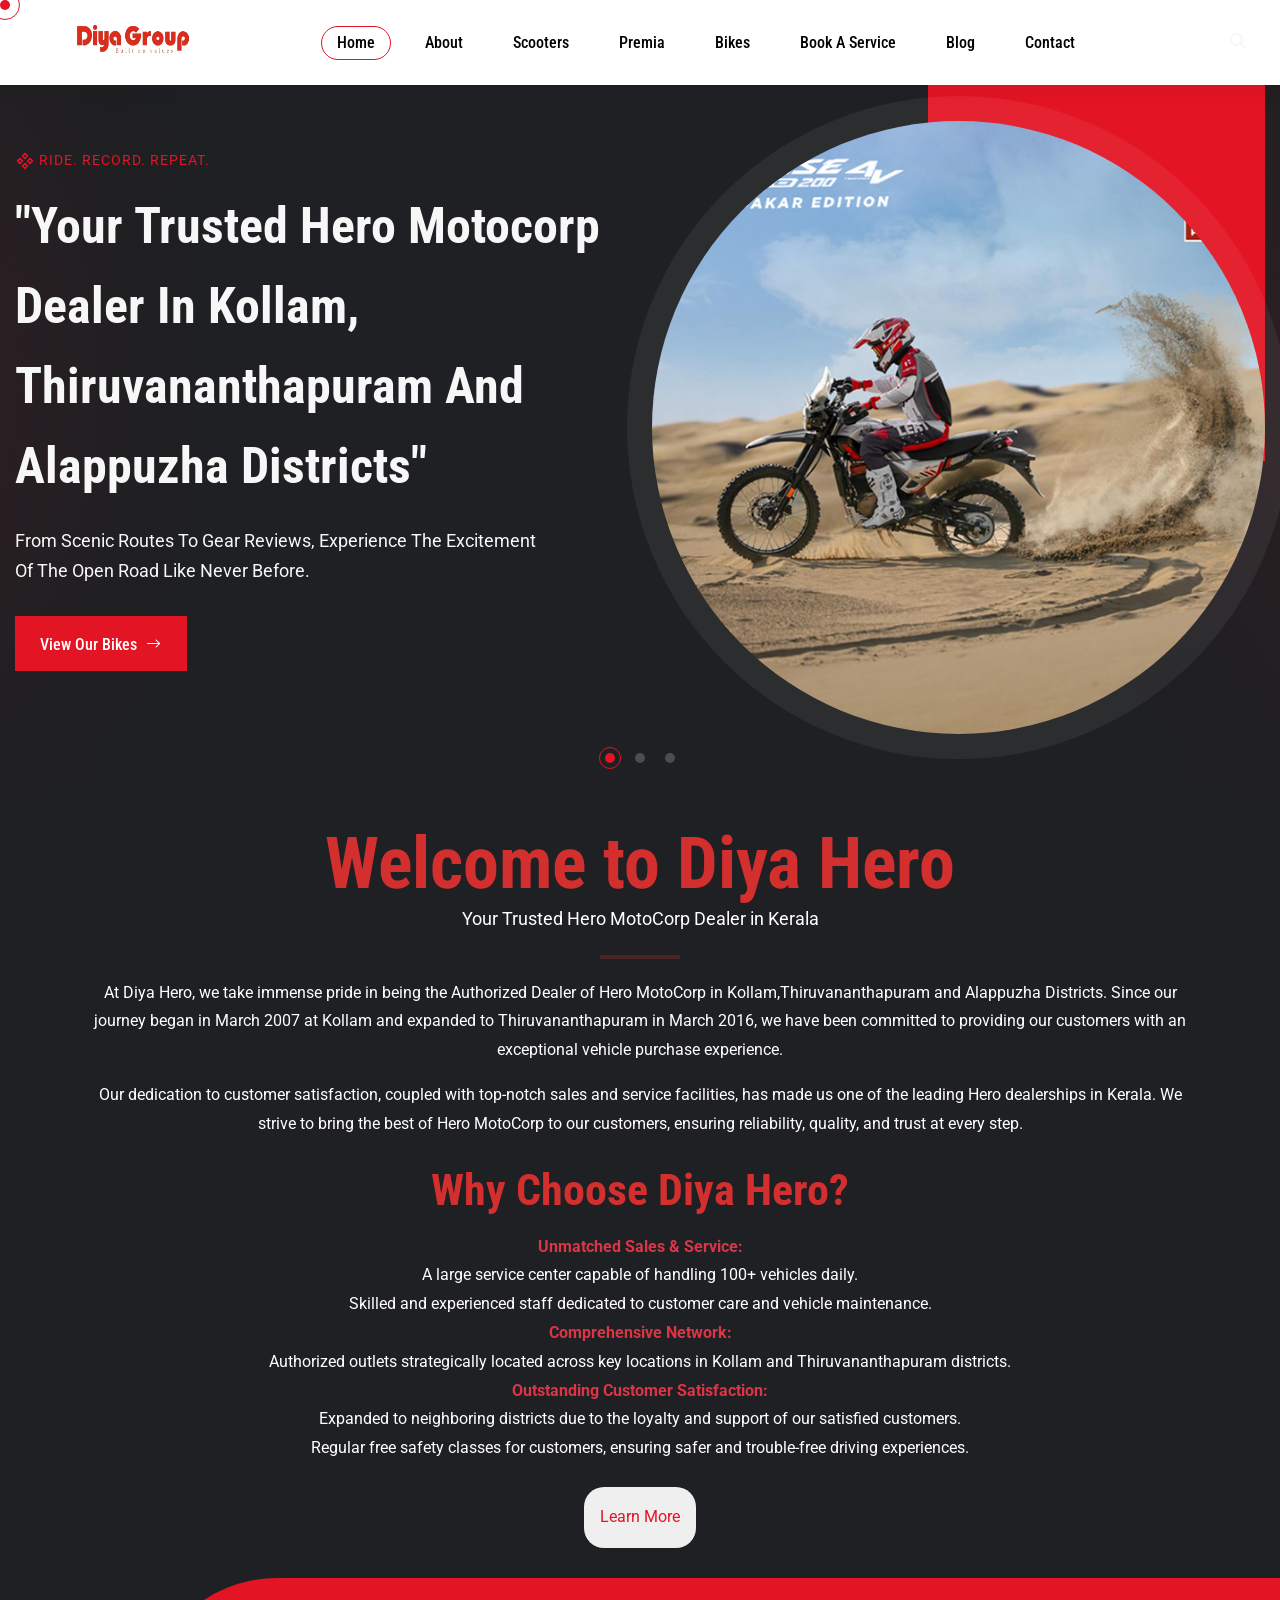
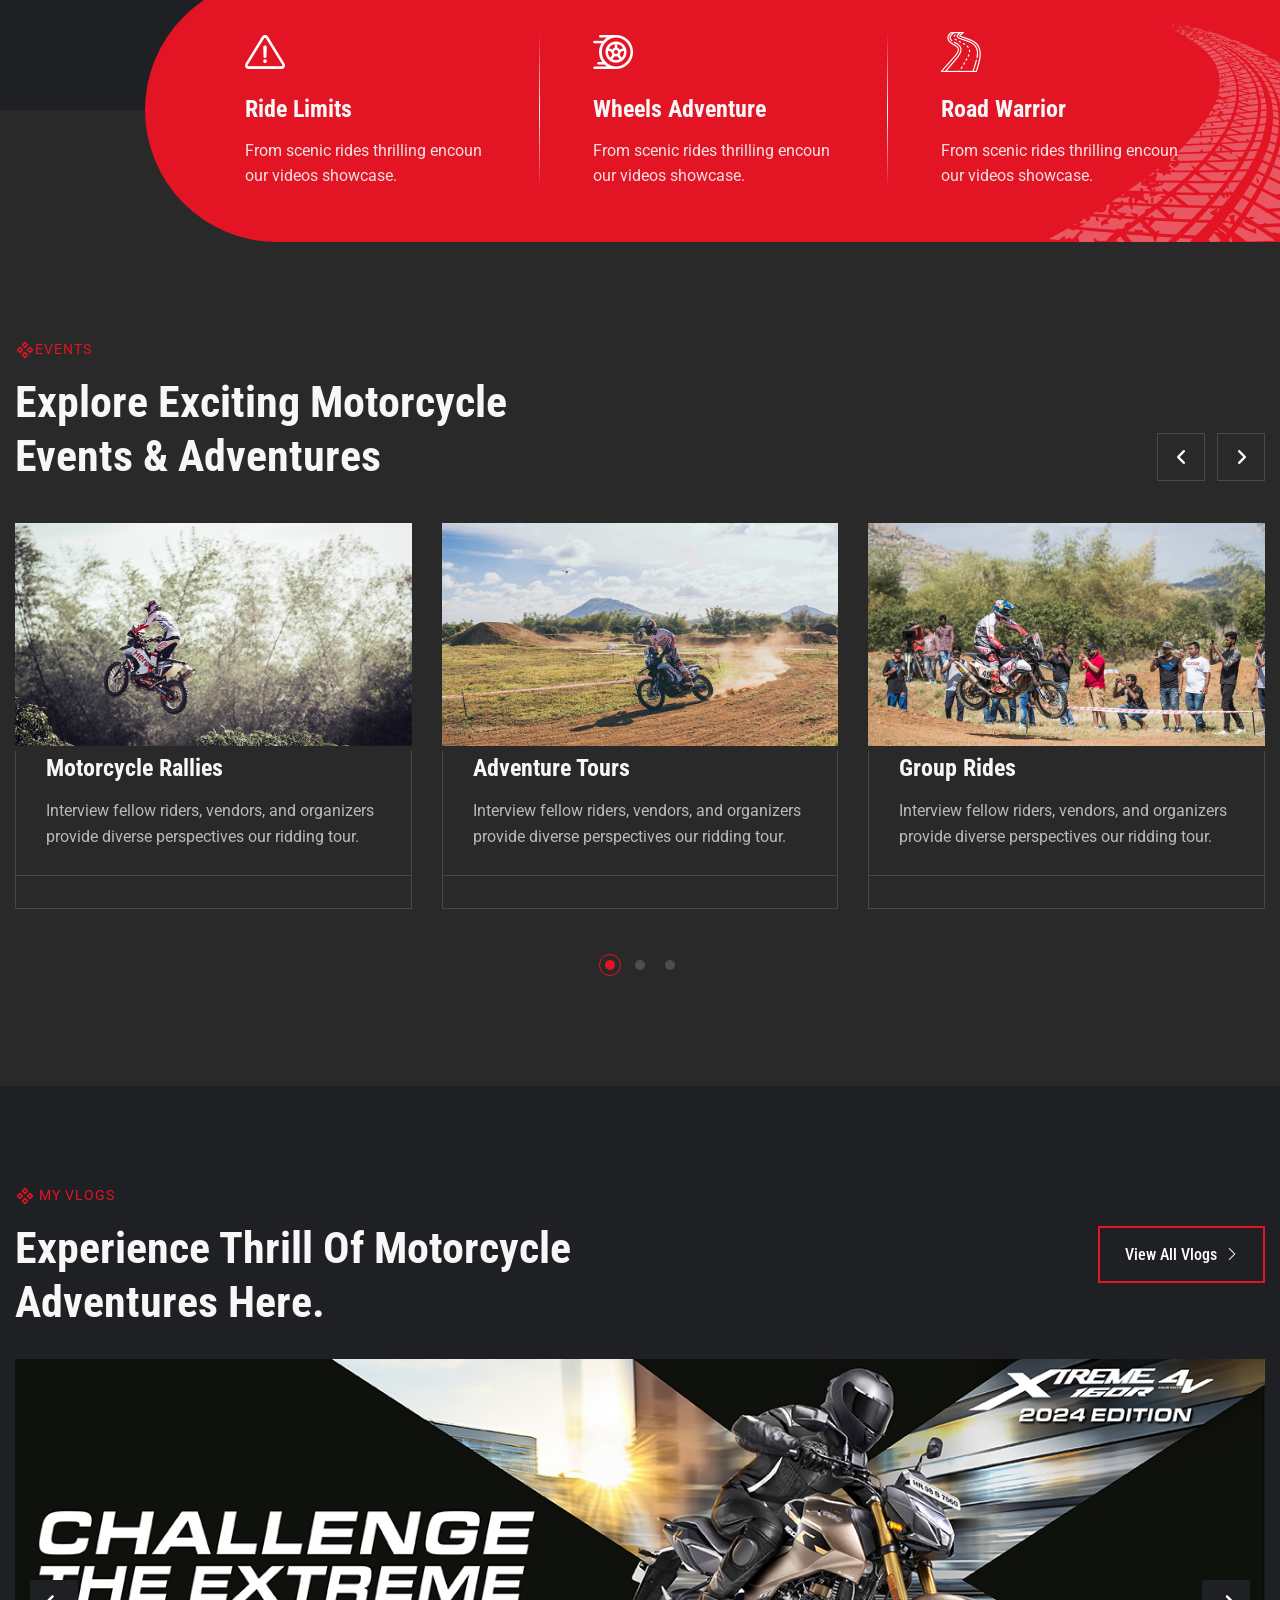
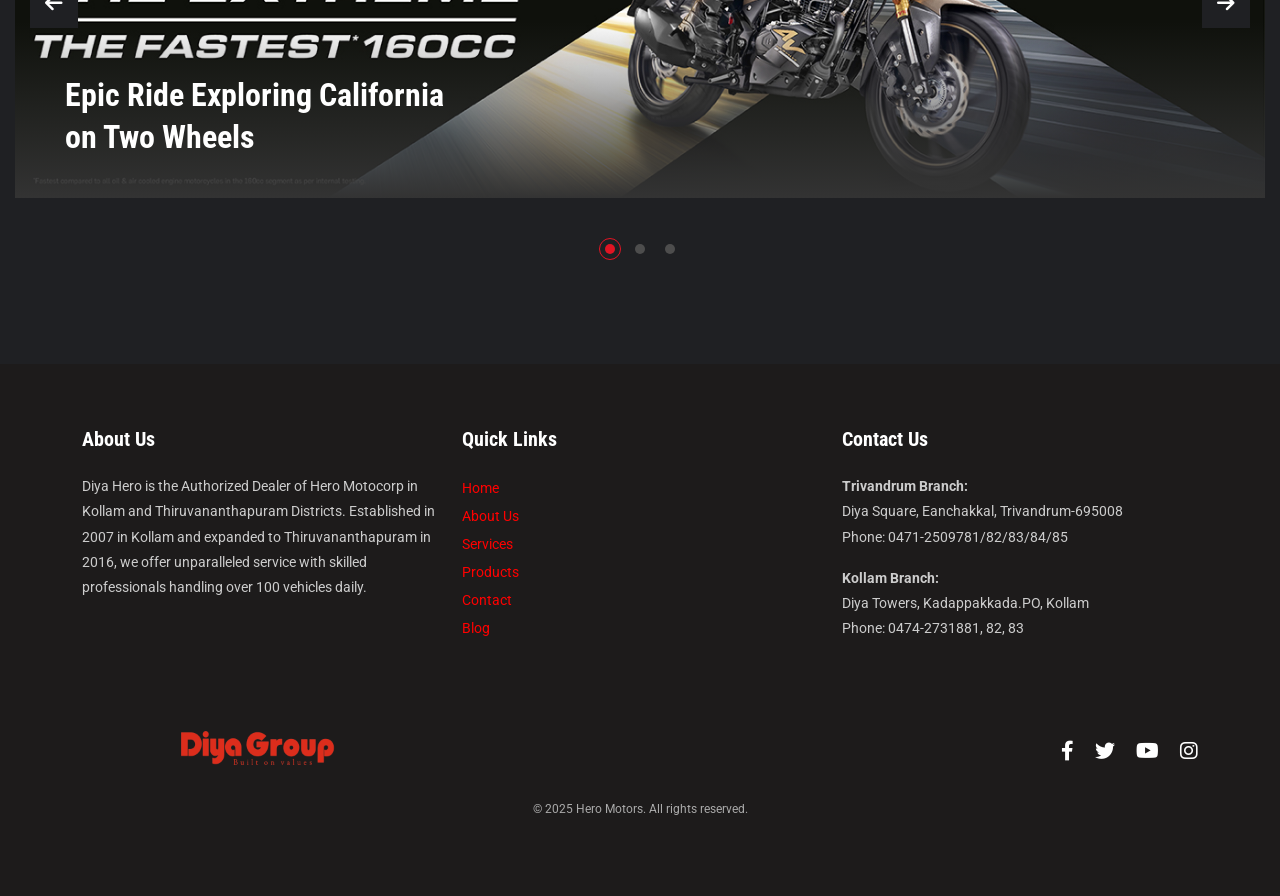
==== commit 451ccb80: "bike sections commit" ====
--- a/index.html
+++ b/index.html
@@ -54,15 +54,20 @@
       <!-- Main Header -->
       <header class="main-header">
         <!-- Header Lower -->
-		<div class="header-lower" style="background-color: white">
+		<div class="header-lower" style="background-color: white ">
 			<div class="auto-container">
 			  <div class="inner-container">
 				<div class="d-flex justify-content-between align-items-center flex-wrap">
+
 				  <!-- Logo Box -->
 				  <div class="logo-box">
 					<div class="logo">
+            <img src="assets/images/diya_kid-removebg.png" alt="" style="width: 50px;">
+
 					  <a href="index.html">
 						<img src="assets/images/diya hero logo.jpg" alt="" title="" style="width: 132px; height: 51px" />
+
+            
 					  </a>
 					</div>
 				  </div>
@@ -264,8 +269,8 @@
                         /></i>
                         Ride. Record. Repeat.
                       </div>
-                      <h1 class="slider-one_heading">
-                        "Your Trusted Hero Motocorp Dealer in Kollam
+                      <h1 style="font-size: 50px;" class="slider-one_heading">
+                        "Your Trusted Hero Motocorp Dealer in Kollam,
                         Thiruvananthapuram and Alappuzha Districts"
                       </h1>
                       <div class="slider-one_text">
@@ -315,8 +320,8 @@
                         /></i>
                         Ride. Record. Repeat.
                       </div>
-                      <h1 class="slider-one_heading">
-                        "Your Trusted Hero Motocorp Dealer in Kollam
+                      <h1 style="font-size: 50px;" class="slider-one_heading">
+                        "Your Trusted Hero Motocorp Dealer in Kollam,
                         Thiruvananthapuram and Alappuzha Districts"
                       </h1>
                       <div class="slider-one_text">
@@ -363,8 +368,8 @@
                         /></i>
                         Ride. Record. Repeat.
                       </div>
-                      <h1 class="slider-one_heading">
-                        "Your Trusted Hero Motocorp Dealer in Kollam
+                      <h1 style="font-size: 50px;" class="slider-one_heading">
+                        "Your Trusted Hero Motocorp Dealer in Kollam,
                         Thiruvananthapuram and Alappuzha Districts"
                       </h1>
                       <div class="slider-one_text">
@@ -705,7 +710,7 @@
             </div>
             <!-- Button -->
             <div class="vlog-one_button">
-              <a href="events.html" class="theme-btn btn-style-two">
+              <a href="blog.html" class="theme-btn btn-style-two">
                 <span class="btn-wrap">
                   <span class="text-one"
                     >View All Vlogs <i class="flaticon-next-1"></i
@@ -926,11 +931,14 @@
           <div class="row align-items-center text-center text-md-start">
             <div class="col-md-6 mb-3 mb-md-0">
               <a href="index.html">
+                <img src="assets/images/diya_kid-removebg.png" alt="" style="width: 80px;">
+
                 <img
                   src="assets/images/logo re png.png"
                   alt="Hero Logo"
                   style="width: 180px"
                 />
+
               </a>
             </div>
             <div class="col-md-6 text-md-end">
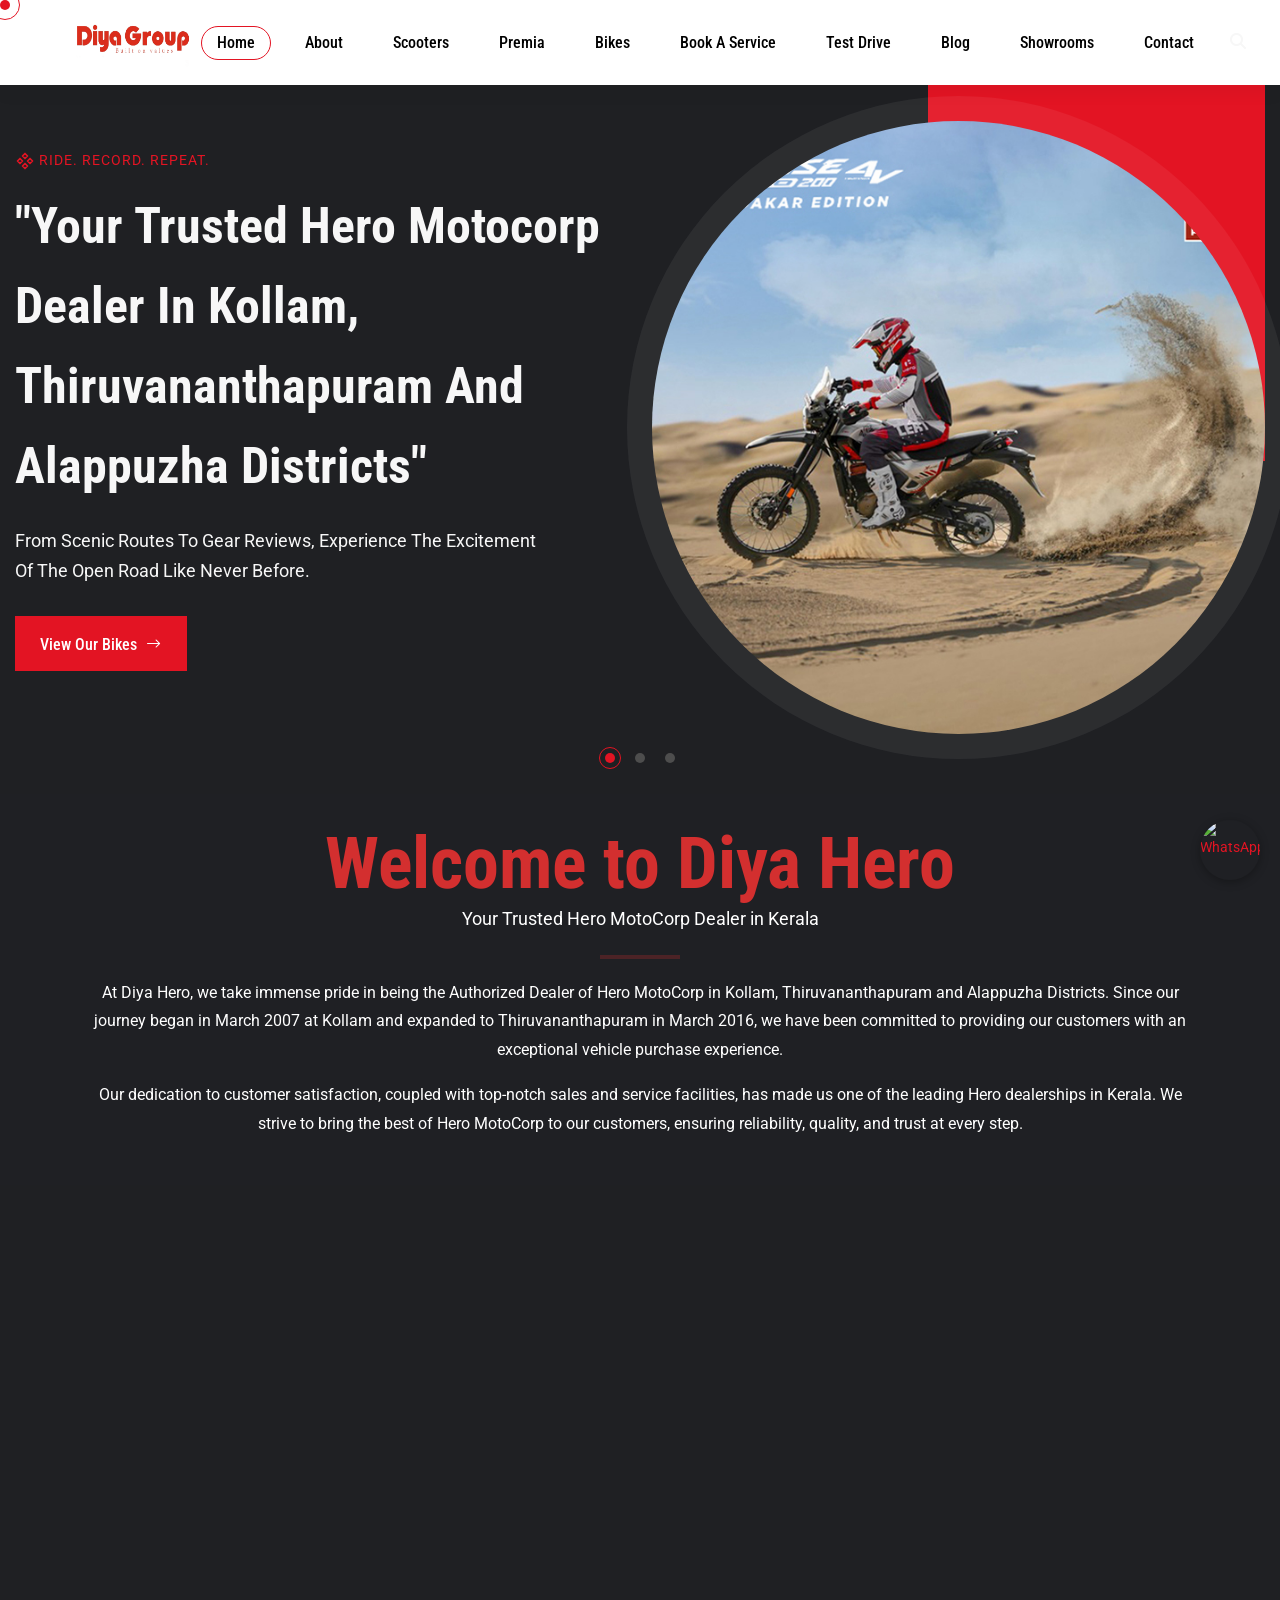
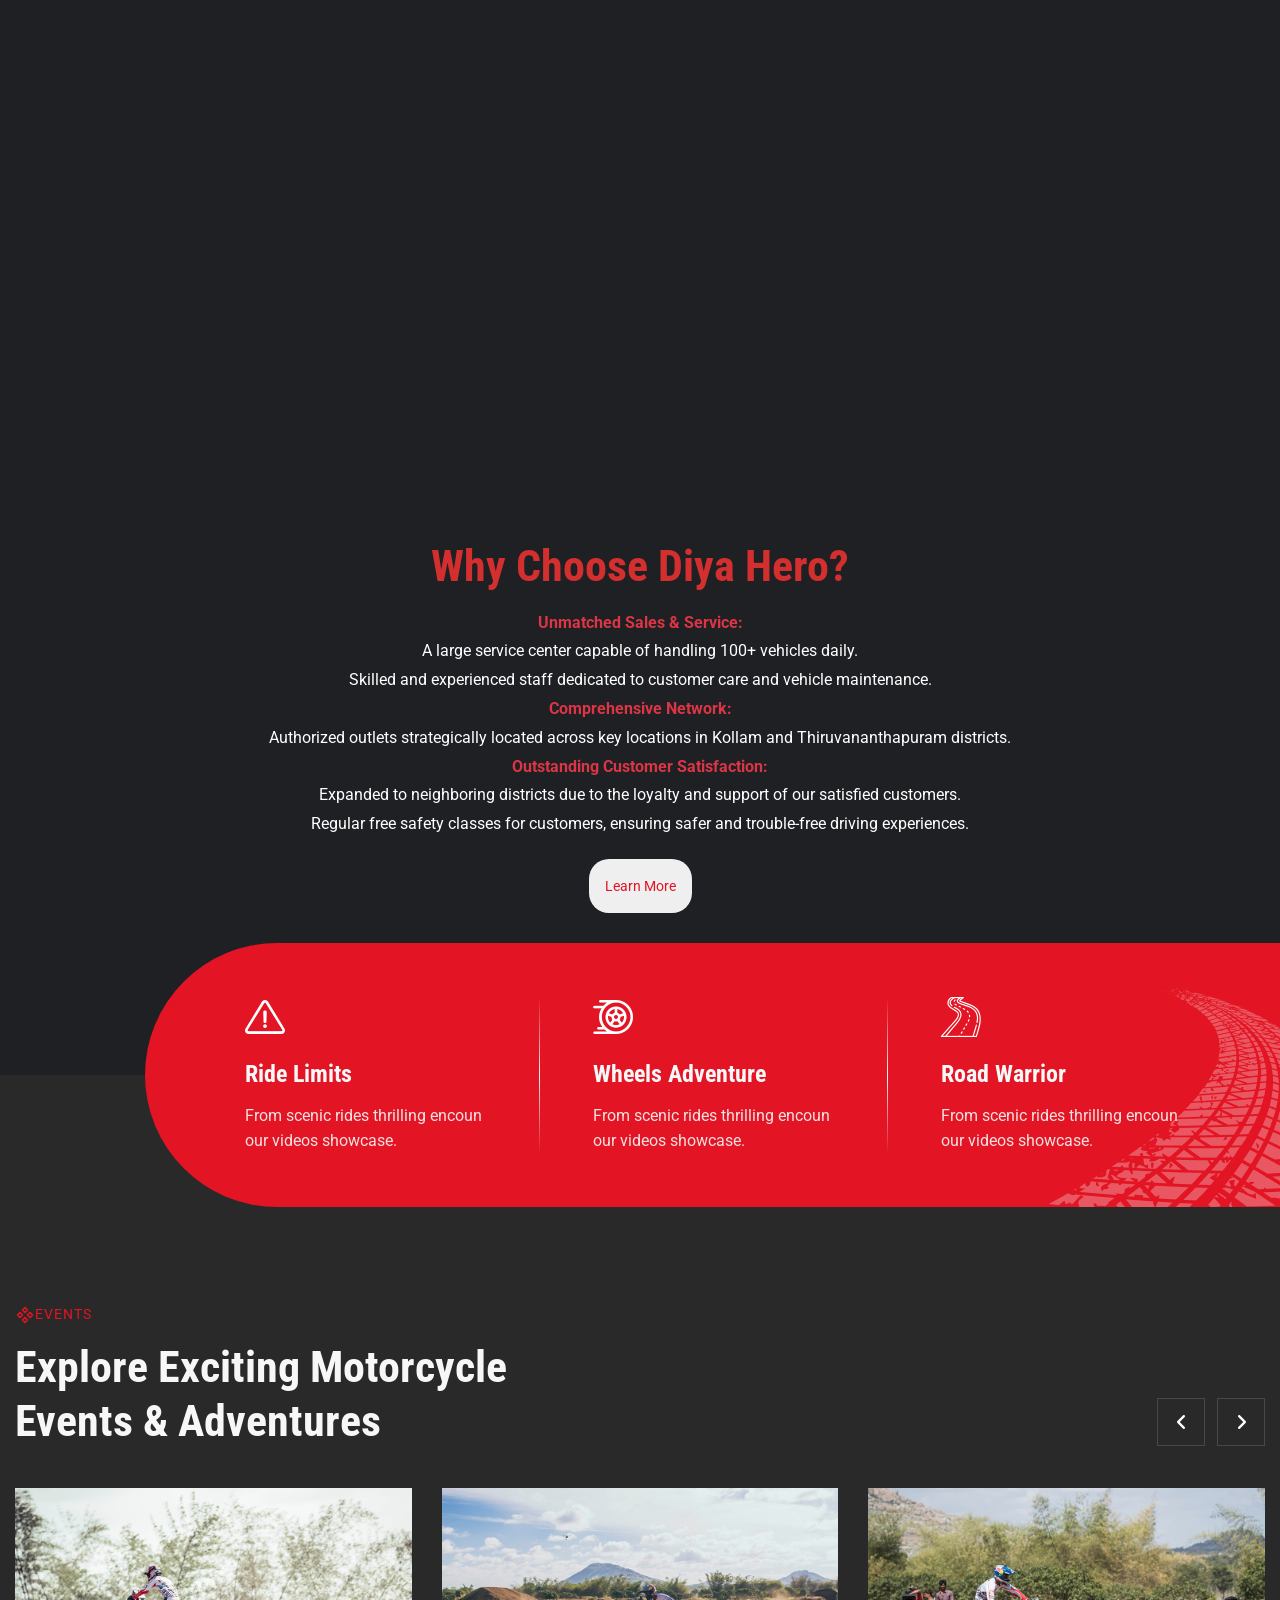
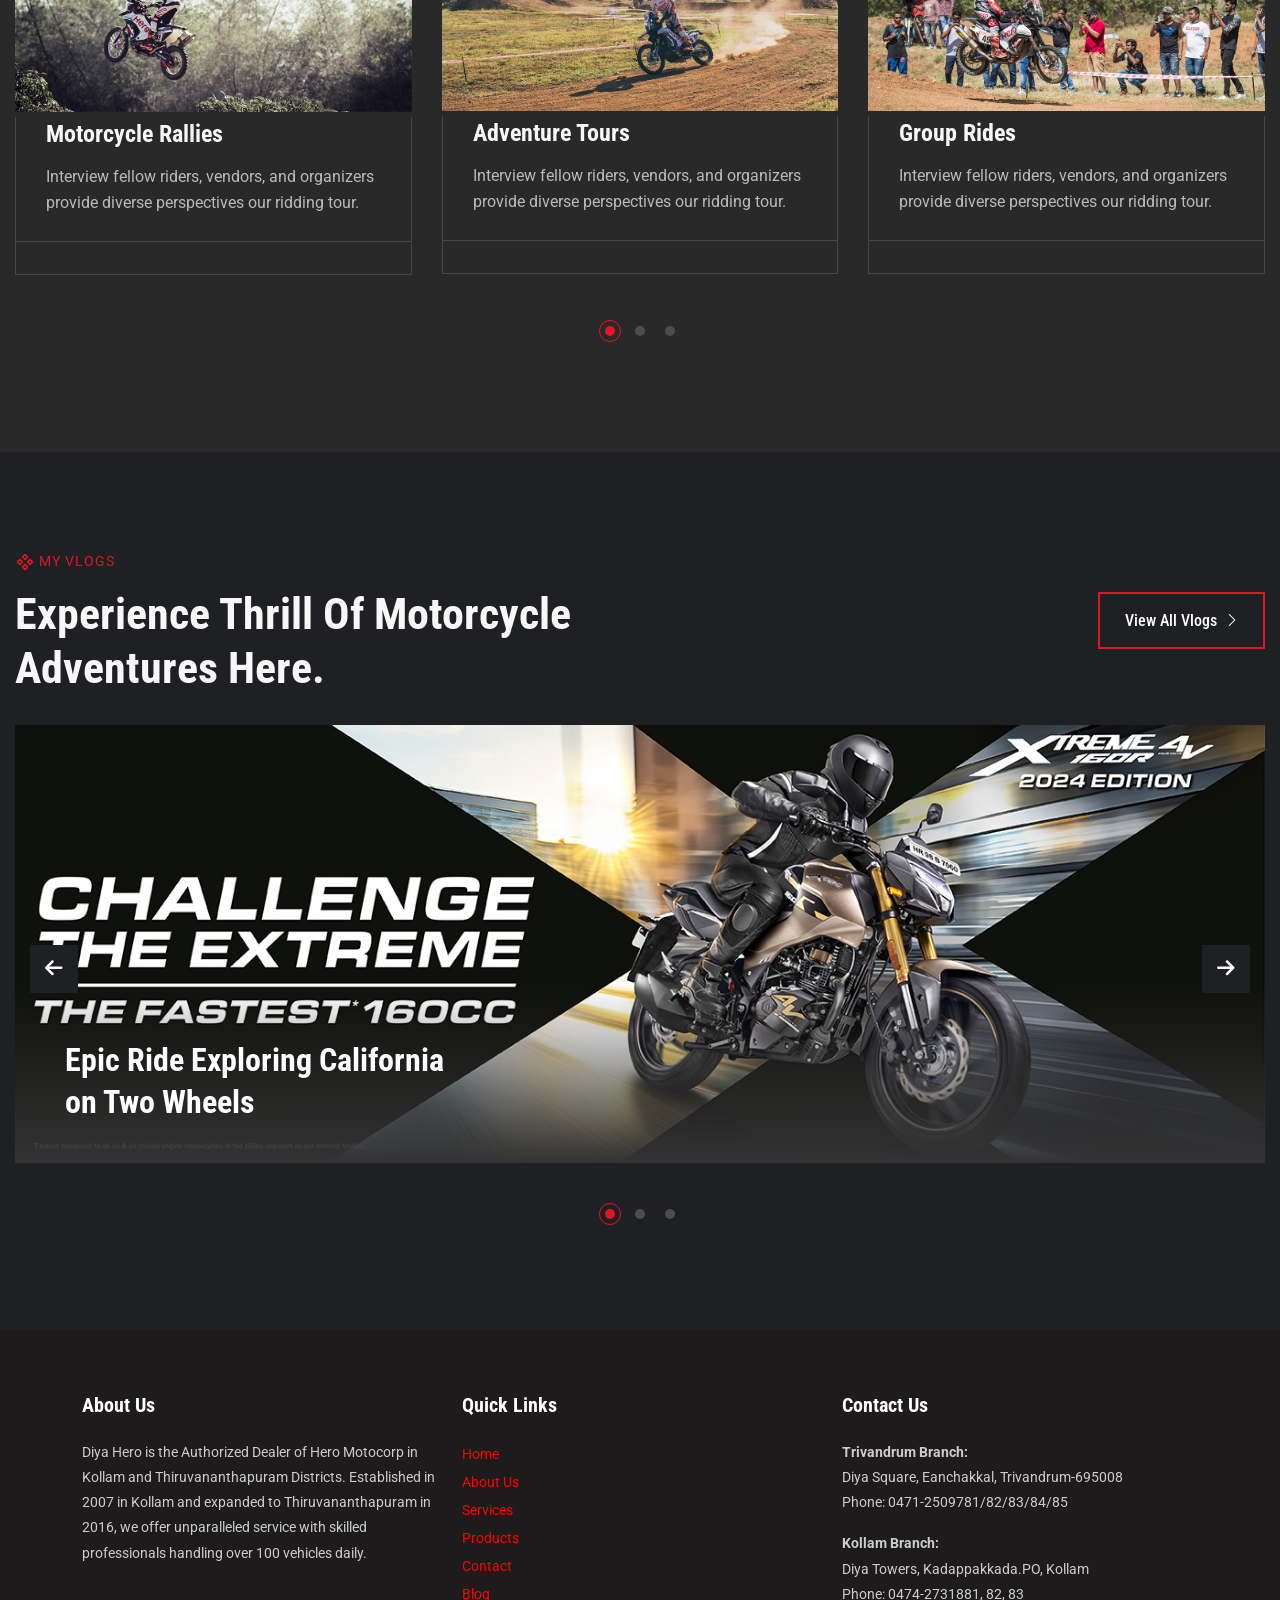
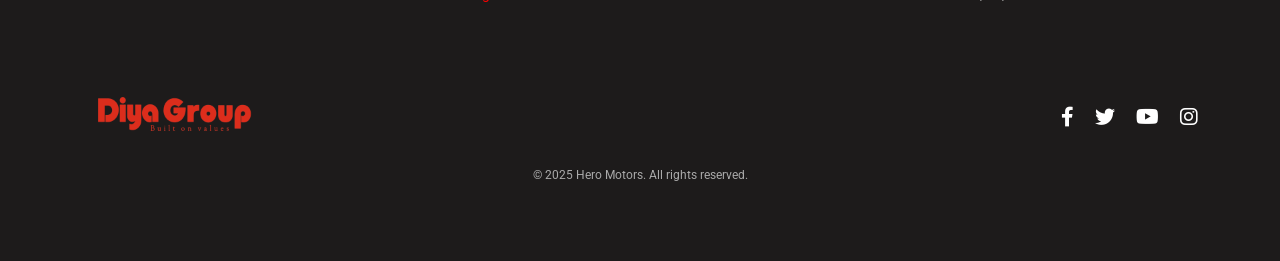
==== commit 36bef206: "finalcommit" ====
--- a/index.html
+++ b/index.html
@@ -1,306 +1,783 @@
 <!DOCTYPE html>
 <html>
-  <head>
-    <meta charset="utf-8" />
-    <title>Diya Hero</title>
-
-    <!-- Stylesheets -->
-    <link href="assets/css/bootstrap.css" rel="stylesheet" />
-    <link href="assets/css/style.css" rel="stylesheet" />
-    <link href="assets/css/meanmenu.min.css" rel="stylesheet" />
-    <link href="assets/css/responsive.css" rel="stylesheet" />
-
-    <!-- Fonts -->
-    <link
-      href="https://fonts.googleapis.com/css2?family=Roboto:ital,wght@0,100;0,300;0,400;0,500;0,700;0,900;1,100;1,300;1,400;1,500;1,700;1,900&display=swap"
-      rel="stylesheet"
-    />
-    <link
-      href="https://fonts.googleapis.com/css2?family=Roboto+Condensed:ital,wght@0,100..900;1,100..900&display=swap"
-      rel="stylesheet"
-    />
-
-    <link
-      rel="shortcut icon"
-      href="assets/images/logo re png.png"
-      type="image/x-icon"
-    />
-    <link rel="icon" href="assets/images/logo re png.png" type="image/x-icon" />
-
-    <!-- Responsive -->
-    <meta http-equiv="X-UA-Compatible" content="IE=edge" />
-    <meta
-      name="viewport"
-      content="width=device-width, initial-scale=1.0, maximum-scale=1.0, user-scalable=0"
-    />
-
-    <!--[if lt IE 9
+
+<head>
+  <meta charset="utf-8" />
+  <title>Diya Hero</title>
+
+  <!-- Stylesheets -->
+  <link href="assets/css/bootstrap.css" rel="stylesheet" />
+  <link href="assets/css/style.css" rel="stylesheet" />
+  <link href="assets/css/meanmenu.min.css" rel="stylesheet" />
+  <link href="assets/css/responsive.css" rel="stylesheet" />
+
+  <!-- Fonts -->
+  <link
+    href="https://fonts.googleapis.com/css2?family=Roboto:ital,wght@0,100;0,300;0,400;0,500;0,700;0,900;1,100;1,300;1,400;1,500;1,700;1,900&display=swap"
+    rel="stylesheet" />
+  <link href="https://fonts.googleapis.com/css2?family=Roboto+Condensed:ital,wght@0,100..900;1,100..900&display=swap"
+    rel="stylesheet" />
+  <!-- <link href="https://cdn.jsdelivr.net/npm/bootstrap@5.3.0/dist/css/bootstrap.min.css" rel="stylesheet">   -->
+  <link href="https://cdn.jsdelivr.net/npm/swiper/swiper-bundle.min.css" rel="stylesheet">
+  <link rel="shortcut icon" href="assets/images/logo re png.png" type="image/x-icon" />
+  <link rel="icon" href="assets/images/logo re png.png" type="image/x-icon" />
+
+  <!-- <link href="https://cdn.jsdelivr.net/npm/bootstrap@5.3.0/dist/css/bootstrap.min.css" rel="stylesheet">   -->
+  <!-- Responsive -->
+  <meta http-equiv="X-UA-Compatible" content="IE=edge" />
+  <meta name="viewport" content="width=device-width, initial-scale=1.0, maximum-scale=1.0, user-scalable=0" />
+
+  <!--[if lt IE 9
       ]><script src="https://cdnjs.cloudflare.com/ajax/libs/html5shiv/3.7.3/html5shiv.js"></script
     ><![endif]-->
-    <!--[if lt IE 9]><script src="js/respond.js"></script><![endif]-->
-  </head>
-
-  <body>
-    <div class="page-wrapper">
-      <!-- Cursor -->
-      <div class="cursor"></div>
-      <div class="cursor-follower"></div>
-      <!-- Cursor End -->
-
-      <!-- Preloader -->
-      <div class="preloader"></div>
-      <!-- End Preloader -->
-
-      <!-- Main Header -->
-      <header class="main-header">
-        <!-- Header Lower -->
-		<div class="header-lower" style="background-color: white ">
-			<div class="auto-container">
-			  <div class="inner-container">
-				<div class="d-flex justify-content-between align-items-center flex-wrap">
-
-				  <!-- Logo Box -->
-				  <div class="logo-box">
-					<div class="logo">
-            <img src="assets/images/diya_kid-removebg.png" alt="" style="width: 50px;">
-
-					  <a href="index.html">
-						<img src="assets/images/diya hero logo.jpg" alt="" title="" style="width: 132px; height: 51px" />
-
-            
-					  </a>
-					</div>
-				  </div>
-				  <!-- End Logo Box -->
-		  
-				  <!-- Nav Outer -->
-				  <div class="nav-outer d-flex align-items-center flex-wrap">
-					<!-- Main Menu -->
-					<nav class="main-menu navbar-expand-md">
-					  <div class="navbar-header">
-						<!-- Toggle Button -->
-						<button class="navbar-toggler" type="button" data-toggle="collapse" data-target="#navbarSupportedContent" aria-controls="navbarSupportedContent" aria-expanded="false" aria-label="Toggle navigation">
-						  <span class="icon-bar"></span>
-						  <span class="icon-bar"></span>
-						  <span class="icon-bar"></span>
-						</button>
-					  </div>
-		  
-					  <div class="navbar-collapse collapse clearfix" id="navbarSupportedContent">
-						<ul class="navigation clearfix">
-						  <li>
-							<a href="index.html" style="color: black">Home</a>
-						  </li>
-						  <li>
-							<a href="about.html" style="color: black">About</a>
-						  </li>
-						  <li class="dropdown has-megamenu" style="position: relative">
-							<a href="scooters.html" style="color: black">Scooters</a>
-							<!-- Megamenu for Scooters -->
-							<div class="dropdown-menu" style="position: absolute; top: 100%; left: 0; width: 850px; background-color: #fff; border: 1px solid #ddd; box-shadow: 0 4px 8px rgba(0, 0, 0, 0.1); padding: 20px; display: none; z-index: 1000;">
-								<h3 class="ms-5" style="font-family: cursive; color: #575454;">Scooter Models</h3>
-								<div class="row mt-5" style="gap: 20px;">
-								  <div class="col-md-3 text-center" style="margin-bottom: 10px;">
-									<img src="assets/images/scooter images/destini-prime-nav.png" alt="Scooter 1" style="width: 100%; border-radius: 5px;">
-									<p style="margin-top: 10px;">Destini Prime</p>
-								  </div>
-								  <div class="col-md-3 text-center" style="margin-bottom: 10px;">
-									<img src="assets/images/scooter images/navigation_destini_125_xtec.png" alt="Scooter 2" style="width: 100%; border-radius: 5px;">
-									<p style="margin-top: 10px;">New Destini 125</p>
-								  </div>
-								  <div class="col-md-3 text-center" style="margin-bottom: 10px;">
-									<img src="assets/images/scooter images/pleasure-connect-navigation.png" alt="Scooter 3" style="width: 100%; border-radius: 5px;">
-									<p style="margin-top: 10px;">Pleasure+ XTEC</p>
-								  </div>
-								</div>
-							  </div>
-						  </li>
-						  <li class="dropdown has-megamenu" style="position: relative">
-							<a href="premia.html" style="color: black">Premia</a>
-							<!-- Megamenu for Premia -->
-							<div class="dropdown-menu" style="position: absolute; top: 100%; left: 0; width: 850px; background-color: #fff; border: 1px solid #ddd; box-shadow: 0 4px 8px rgba(0, 0, 0, 0.1); padding: 20px; display: none; z-index: 1000;">
-							  <h3 class="ms-5" style="font-family: cursive; color: #575454;">Premia Models</h3>
-							  <div class="row mt-5" style="gap: 20px;">
-								<div class="col-md-3 text-center" style="margin-bottom: 10px;">
-								  <img src="assets/images/Bike Images/premia1.jpg" alt="Premia 1" style="width: 100%; border-radius: 5px;">
-								  <p style="margin-top: 10px;">Premia 1</p>
-								</div>
-								<div class="col-md-3 text-center" style="margin-bottom: 10px;">
-								  <img src="assets/images/Bike Images/premia2.jpg" alt="Premia 2" style="width: 100%; border-radius: 5px;">
-								  <p style="margin-top: 10px;">Premia 2</p>
-								</div>
-								<div class="col-md-3 text-center" style="margin-bottom: 10px;">
-								  <img src="assets/images/Bike Images/premia3.jpg" alt="Premia 3" style="width: 100%; border-radius: 5px;">
-								  <p style="margin-top: 10px;">Premia 3</p>
-								</div>
-							  </div>
-							</div>
-						  </li>
-						  <li class="dropdown has-megamenu" style="position: relative">
-							<a href="gallery.html" style="color: black">Bikes</a>
-							<!-- Megamenu for Bikes -->
-							<div class="dropdown-menu" style="position: absolute; top: 100%; left: 0; width: 850px; background-color: #fff; border: 1px solid #ddd; box-shadow: 0 4px 8px rgba(0, 0, 0, 0.1); padding: 20px; display: none; z-index: 1000;">
-							  <h3 class="ms-5" style="font-family: cursive; color: #575454;">Motorcycles</h3>
-							  <div class="row mt-5" style="gap: 20px;">
-								<div class="col-md-3 text-center" style="margin-bottom: 10px;">
-								  <img src="assets/images/Bike Images/karizma-xmr-preview.png" alt="Bike 1" style="width: 100%; border-radius: 5px;">
-								  <p style="margin-top: 10px;">Karizma-xmr</p>
-								</div>
-								<div class="col-md-3 text-center" style="margin-bottom: 10px;">
-								  <img src="assets/images/Bike Images/mavrick-x440.png" alt="Bike 2" style="width: 100%; border-radius: 5px;">
-								  <p style="margin-top: 10px;">mavrick-x440</p>
-								</div>
-								<div class="col-md-3 text-center" style="margin-bottom: 10px;">
-								  <img src="assets/images/Bike Images/xpulse-200-4v.png" alt="Bike 3" style="width: 100%; border-radius: 5px;">
-								  <p style="margin-top: 10px;">xpulse-200-4v</p>
-								</div>
-
-								<div class="col-md-3 text-center" style="margin-bottom: 10px;">
-									<img src="assets/images/Bike Images/xtreme-125r.png" alt="Bike 3" style="width: 100%; border-radius: 5px;">
-									<p style="margin-top: 10px;">xtreme-125r</p>
-								  </div>
-
-								  <div class="col-md-3 text-center" style="margin-bottom: 10px;">
-									<img src="assets/images/Bike Images/x440-hd.png" alt="Bike 3" style="width: 100%; border-radius: 5px;">
-									<p style="margin-top: 10px;">x440-hd</p>
-								  </div>
-
-								  <div class="col-md-3 text-center" style="margin-bottom: 10px;">
-									<img src="assets/images/Bike Images/xtreme-160r-4v-preview-new.png" alt="Bike 3" style="width: 100%; border-radius: 5px;">
-									<p style="margin-top: 10px;">xtreme-160r-4v</p>
-								  </div>
-							  </div>
-							</div>
-
-							
-						  </li>
-						  <li>
-							<a href="adventure.html" style="color: black">Book a Service</a>
-						  </li>
-						  <li>
-							<a href="blog.html" style="color: black">Blog</a>
-						  </li>
-						  <li>
-							<a href="contact.html" style="color: black">Contact</a>
-						  </li>
-						</ul>
-					  </div>
-					</nav>
-				  </div>
-				  <!-- End Nav Outer -->
-		  
-				  <!-- Outer Box -->
-				  <div class="outer-box d-flex align-items-center flex-wrap">
-					<!-- Header Options Box -->
-					<div class="header-options_box d-flex align-items-center">
-					  <!-- Search Btn -->
-					  <div class="search-box-btn search-box-outer">
-						<span class="icon fa fa-search"></span>
-					  </div>
-					</div>
-					<!-- Mobile Navigation Toggler -->
-					<div class="mobile-nav-toggler">
-					  <span class="icon flaticon-menu"></span>
-					</div>
-				  </div>
-				  <!-- End Outer Box -->
-				</div>
-			  </div>
-			</div>
-		  </div>
-		  
-		  <script>
-			document.querySelectorAll(".has-megamenu").forEach(function (menuItem) {
-			  menuItem.addEventListener("mouseenter", function () {
-				menuItem.querySelector(".dropdown-menu").style.display = "block";
-			  });
-			  menuItem.addEventListener("mouseleave", function () {
-				menuItem.querySelector(".dropdown-menu").style.display = "none";
-			  });
-			});
-		  </script>
-		  
-        <!-- End Header Lower -->
-
-        <!-- Mobile Menu  -->
-        <div class="mobile-menu">
-          <div class="menu-backdrop"></div>
-          <div class="close-btn">
-            <span class="icon flaticon-close-1"></span>
-          </div>
-
-          <nav class="menu-box">
-            <div class="logo">
-              <a href="index.html"
-                ><img
-                  src="assets/images/diya hero logo.jpg"
-                  alt=""
-                  title=""
-                  style="width: 132px; height: 51px"
-              /></a>
-            </div>
-            <div class="menu-outer">
-              <!--Here Menu Will Come Automatically Via Javascript / Same Menu as in Header-->
-            </div>
-          </nav>
-        </div>
-        <!-- End Mobile Menu -->
-      </header>
-      <!-- End Main Header -->
-
-      <!-- Slider One -->
-      <section class="slider-one">
-        <div
-          class="slider-one_pattern"
-          style="background-image: url(assets/images/main-slider/pattern-1.png)"
-        ></div>
-        <div class="main-slider swiper-container">
+  <!--[if lt IE 9]><script src="js/respond.js"></script><![endif]-->
+  <style>
+    /* Custom styles for the dropdown content */
+    .dropdown-menu {
+      display: none;
+      /* Hide by default */
+      border-radius: 10px;
+      /* Rounded corners */
+      padding: 20px;
+      /* Padding around the content */
+      background-color: rgba(255, 255, 255, 0.95);
+      /* Semi-transparent white background */
+      box-shadow: 0 4px 8px rgba(0, 0, 0, 0.1);
+      /* Soft shadow */
+    }
+
+    .dropdown-menu h3 {
+      font-family: 'Cursive', cursive;
+      color: #333;
+      /* Darker title color */
+      margin-bottom: 15px;
+      /* Add some space below title */
+      border-bottom: 2px solid #d32f2f;
+      /* Underline with primary color */
+      padding-bottom: 10px;
+      /* Padding below the title */
+    }
+  </style>
+  <style> 
+       .video-section {  
+            position: relative;  
+            height: 100vh; /* Full screen height */  
+            overflow: hidden; /* Hide overflow */  
+        }  
+        .video-section video {  
+            position: absolute;  
+            top: 50%;  
+            left: 50%;  
+            min-width: 100%;  
+            min-height: 100%;  
+            width: auto;  
+            height: auto;  
+            z-index: 0; /* Ensure video is behind the content */  
+            transform: translate(-50%, -50%); /* Center the video */  
+        }  
+         .content {   
+            color: #000;
+        }  
+    .slider-section {
+      position: relative;
+      overflow: hidden;
+      height: 100vh;
+      /* Full viewport height */
+    }
+    .content {
+      position: relative;
+      z-index: 2;
+      /* Above videos */
+      color: white;
+      /* Text color for visibility */
+      text-align: center;
+      /* Center text */
+      padding: 20px;
+    }
+
+    .head1 {
+      font-size: 2.5em;
+      /* Responsive heading size */
+    }
+
+    .headback {
+      color: #d32f2f;
+    }
+
+    .btn {
+      background: #e03e2d;
+      /* Button color */
+      color: white;
+      /* Button text color */
+      padding: 10px 20px;
+      text-decoration: none;
+      border-radius: 5px;
+      /* Rounded corners */
+    }
+
+    /* Media Query for Smaller Screens  */
+    @media (max-width: 768px) {
+      .head1 {
+        font-size: 2em;
+
+      }
+
+      .btn {
+        padding: 8px 16px;
+        background-color: #e03e2d;
+        color: white;
+      }
+    }
+
+    .whatsapp-icon {
+      position: fixed;
+      bottom: 20px;
+      /* Distance from the bottom */
+      right: 20px;
+      /* Distance from the right */
+      z-index: 1000;
+      /* Ensures it stays on top */
+    }
+
+    .whatsapp-icon img {
+      width: 60px;
+      /* Set the size of the icon */
+      height: 60px;
+      /* Set the size of the icon */
+      border-radius: 50%;
+      /* Circular icon */
+      box-shadow: 0 2px 10px rgba(0, 0, 0, 0.3);
+      /* Shadow effect */
+      cursor: pointer;
+      /* Shows pointer on hover */
+      transition: transform 0.3s ease;
+      /* Animation */
+    }
+
+    .whatsapp-icon img:hover {
+      transform: scale(1.1);
+      /* Zoom effect on hover */
+    }
+    .scooter-title {
+            display: inline-block;
+            position: relative;
+            padding: 10px 20px;
+
+            margin-top: 10px;
+
+            color: #1d1b1b;
+
+            font-size: 20px;
+
+            font-weight: bold;
+
+            border-radius: 30px;
+
+            overflow: hidden;
+
+        }
+  </style>
+
+</head>
+
+<body>
+  <div class="page-wrapper">
+    <!-- Cursor -->
+    <div class="cursor"></div>
+    <div class="cursor-follower"></div>
+    <!-- Cursor End -->
+
+    <!-- Preloader -->
+    <div class="preloader"></div>
+    <!-- End Preloader -->
+
+    <!-- Main Header -->
+    <header class="main-header">
+      <!-- Header Lower -->
+      <div class="header-lower" style="background-color: white ">
+        <div class="auto-container">
+          <div class="inner-container">
+            <div class="d-flex justify-content-between align-items-center flex-wrap">
+
+              <!-- Logo Box -->
+              <div class="logo-box">
+                <div class="logo">
+                  <img src="assets/images/diya_kid-removebg.png" alt="" style="width: 50px;">
+
+                  <a href="index.html">
+                    <img src="assets/images/diya hero logo.jpg" alt="" title="" style="width: 132px; height: 51px" />
+
+
+                  </a>
+                </div>
+              </div>
+              <!-- End Logo Box -->
+
+              <!-- Nav Outer -->
+              <div class="nav-outer d-flex align-items-center flex-wrap">
+                <!-- Main Menu -->
+                <nav class="main-menu navbar-expand-md">
+                  <div class="navbar-header">
+                    <!-- Toggle Button -->
+                    <button class="navbar-toggler" type="button" data-toggle="collapse"
+                      data-target="#navbarSupportedContent" aria-controls="navbarSupportedContent" aria-expanded="false"
+                      aria-label="Toggle navigation">
+                      <span class="icon-bar"></span>
+                      <span class="icon-bar"></span>
+                      <span class="icon-bar"></span>
+                    </button>
+                  </div>
+
+                  <div class="navbar-collapse collapse clearfix" id="navbarSupportedContent">
+                    <ul class="navigation clearfix">
+                      <li>
+                        <a href="index.html" style="color: black">Home</a>
+                      </li>
+                      <li>
+                        <a href="about.html" style="color: black">About</a>
+                      </li>
+                      <li class="dropdown has-megamenu" style="position: relative">
+												<a class="nav-link" href="scooters.html"
+													style="color: black">Scooters</a>
+												<!-- <div class="dropdown-menu"
+													style="position: absolute; top: 100%; left: 0; width: 850px; background-color: #fff; border: 1px solid #ddd; box-shadow: 0 4px 8px rgba(0, 0, 0, 0.1); padding: 20px; display: block; z-index: 1000;">
+													<h3 class="ms-5" style="font-family: cursive; color: #575454;">
+														Scooter Models</h3>
+													<div class="row mt-5" style="gap: 20px;">
+														<div class="col-md-3 text-center" style="margin-bottom: 10px;">
+															<img src="assets/images/scooter images/destini_prime.png"
+																alt="Scooter Model 1"
+																style="width: 100%; border-radius: 5px;">
+															<div class="scooter-title">DESTINI PRIME</div>
+														</div>
+														<div class="col-md-3 text-center" style="margin-bottom: 10px;">
+															<img src="assets/images/scooter images/destini_125_zx+.svg"
+																alt="Scooter Model 2"
+																style="width: 100%; border-radius: 5px;">
+															<div class="scooter-title">NEW DESTINI 125</div>
+														</div>
+														<div class="col-md-3 text-center" style="margin-bottom: 10px;">
+															<img src="assets/images/scooter images/pleasure-plus-xtec.png"
+																alt="Scooter Model 3"
+																style="width: 100%; border-radius: 5px;">
+															<div class="scooter-title">PLEASURE+ XTEC</div>
+														</div>
+														<div class="col-md-3 text-center" style="margin-bottom: 10px;">
+															<img src="assets/images/scooter images/xoom.png"
+																alt="Scooter Model 4"
+																style="width: 100%; border-radius: 5px;">
+															<div class="scooter-title">XOOM</div>
+														</div>
+													</div>
+												</div> -->
+											</li>
+                      <li class="dropdown has-megamenu" style="position: relative">  
+                        <a class="nav-link" href="premia.html" style="color: black">Premia</a>  
+                        <!-- <div class="dropdown-menu"  
+                          style="position: absolute; top: 100%; left: 0; width: 850px; background-color: #fff; border: 1px solid #ddd; box-shadow: 0 4px 8px rgba(0, 0, 0, 0.1); padding: 20px; display: block; z-index: 1000;">  
+                          <h3 class="ms-5" style="font-family: cursive; color: #575454;">Premia Models</h3>  
+                          <div class="row mt-5" style="gap: 20px;">  
+                      
+                            <div class="col-md-3 text-center" style="margin-bottom: 10px;">  
+                              <img src="assets/images/premium_bikes/xtreme_250r.png" alt="XTREME 250R" style="width: 100%; border-radius: 5px;">  
+                              <div class="scooter-title">XTREME 250R</div>  
+                            </div>  
+                      
+                            <div class="col-md-3 text-center" style="margin-bottom: 10px;">  
+                              <img src="assets/images/premium_bikes/xpulse_210.png" alt="XPULSE 210" style="width: 100%; border-radius: 5px;">  
+                              <div class="scooter-title">XPULSE 210</div>  
+                            </div>  
+                      
+                            <div class="col-md-3 text-center" style="margin-bottom: 10px;">  
+                              <img src="assets/images/premium_bikes/Mavrick.png" alt="MAVRICK 440" style="width: 100%; border-radius: 5px;">  
+                              <div class="scooter-title">MAVRICK 440</div>  
+                            </div>  
+                      
+                            <div class="col-md-3 text-center" style="margin-bottom: 10px;">  
+                              <img src="assets/images/premium_bikes/Karizma_xmr.png" alt="KARIZMA XMR" style="width: 100%; border-radius: 5px;">  
+                              <div class="scooter-title">KARIZMA XMR</div>  
+                            </div>  
+                      
+                          </div>  
+                        </div>   -->
+                      </li>
+                      <li class="dropdown has-megamenu" style="position: relative">  
+												<a class="nav-link" href="gallery.html" style="color: black">Bikes</a>  
+												<!-- <div class="dropdown-menu"  
+													style="position: absolute; top: 100%; left: 0; width: 850px; background-color: #fff; border: 1px solid #ddd; box-shadow: 0 4px 8px rgba(0, 0, 0, 0.1); padding: 20px; display: block; z-index: 1000;">  
+													<h3 class="ms-5" style="font-family: cursive; color: #575454;">Motorcycles</h3>  
+													<div class="row mt-5" style="gap: 20px;">  
+											
+														<div class="col-md-3 text-center" style="margin-bottom: 10px;">  
+															<img src="assets/images/Bike Images/practical bikes/splendor-plus.png" alt="Splendor+" style="width: 100%; border-radius: 5px;">  
+															<div class="scooter-title">Splendor+</div>  
+														</div>  
+											
+														<div class="col-md-3 text-center" style="margin-bottom: 10px;">  
+															<img src="assets/images/Bike Images/practical bikes/hf-deluxe.png" alt="HF DELUXE" style="width: 100%; border-radius: 5px;">  
+															<div class="scooter-title">HF DELUXE</div>  
+														</div>  
+											
+														<div class="col-md-3 text-center" style="margin-bottom: 10px;">  
+															<img src="assets/images/Bike Images/executive bikes/glamour-xtec.png" alt="GLAMOUR XTEC" style="width: 100%; border-radius: 5px;">  
+															<div class="scooter-title">GLAMOUR XTEC</div>  
+														</div>  
+											
+														<div class="col-md-3 text-center" style="margin-bottom: 10px;">  
+															<img src="assets/images/Bike Images/executive bikes/super-splendor.png" alt="SUPER SPLENDOR" style="width: 100%; border-radius: 5px;">  
+															<div class="scooter-title">SUPER SPLENDOR</div>  
+														</div>  
+											
+													</div>  
+												</div>   -->
+											</li>
+                      <li>
+                        <a href="adventure.html" style="color: black">Book a Service</a>
+                      </li>
+                      <li>
+                        <a href="testdrive.html" style="color: black">Test Drive</a>
+                      </li>
+                      <li>
+                        <a href="blog.html" style="color: black">Blog</a>
+                      </li>
+                      <li><a href="showroom.html" style="color: black;">Showrooms</a></li>
+                      <li>
+                        <a href="contact.html" style="color: black">Contact</a>
+                      </li>
+                    </ul>
+                  </div>
+                </nav>
+                <!-- <script>
+                  function fetchData(apiUrl, listId) {
+                    fetch(apiUrl)
+                      .then(response => response.json())
+                      .then(data => {
+                        const list = document.getElementById(listId);
+                        list.innerHTML = ''; // Clear previous items  
+
+                        data.forEach(item => {
+                          const col = document.createElement('div');
+                          col.className = 'col-md-3 text-center';
+                          col.style.marginBottom = '10px';
+                          col.innerHTML = `  
+                                      <img src="${item.image_file}" alt="${item.title}" style="width: 100%; border-radius: 5px;">  
+                                      <p style="margin-top: 10px;">${item.title}</p>  
+                                  `;
+                          list.appendChild(col);
+                        });
+                      })
+                      .catch(error => {
+                        console.error('Error fetching data:', error);
+                      });
+                  }
+
+                  document.addEventListener('DOMContentLoaded', function () {
+                    // Scooters Dropdown  
+                    const scooterDropdown = document.querySelector('a[href="scooters.html"]');
+                    const scooterMenu = scooterDropdown.nextElementSibling;
+
+                    scooterDropdown.addEventListener('mouseenter', () => {
+                      fetchData('http://127.0.0.1:8000/api/megascooter/', 'scooter-list');
+                      scooterMenu.style.display = 'block';
+                    });
+
+                    scooterDropdown.addEventListener('mouseleave', () => {
+                      scooterMenu.style.display = 'none';
+                    });
+
+                    // Premia Dropdown  
+                    const premiaDropdown = document.querySelector('a[href="premia.html"]');
+                    const premiaMenu = premiaDropdown.nextElementSibling;
+
+                    premiaDropdown.addEventListener('mouseenter', () => {
+                      fetchData('http://127.0.0.1:8000/api/megapremium/', 'premia-list');
+                      premiaMenu.style.display = 'block';
+                    });
+
+                    premiaDropdown.addEventListener('mouseleave', () => {
+                      premiaMenu.style.display = 'none';
+                    });
+
+                    // Bikes Dropdown  
+                    const bikeDropdown = document.querySelector('a[href="gallery.html"]');
+                    const bikeMenu = bikeDropdown.nextElementSibling;
+
+                    bikeDropdown.addEventListener('mouseenter', () => {
+                      fetchData('http://127.0.0.1:8000/api/megabike/', 'bike-list');
+                      bikeMenu.style.display = 'block';
+                    });
+
+                    bikeDropdown.addEventListener('mouseleave', () => {
+                      bikeMenu.style.display = 'none';
+                    });
+                  });  
+                </script> -->
+              </div>
+              <!-- End Nav Outer -->
+
+              <!-- Outer Box -->
+              <div class="outer-box d-flex align-items-center flex-wrap">
+                <!-- Header Options Box -->
+                <div class="header-options_box d-flex align-items-center">
+                  <!-- Search Btn -->
+                  <div class="search-box-btn search-box-outer">
+                    <span class="icon fa fa-search"></span>
+                  </div>
+                </div>
+                <!-- Mobile Navigation Toggler -->
+                <div class="mobile-nav-toggler">
+                  <span class="icon flaticon-menu"></span>
+                </div>
+              </div>
+              <!-- End Outer Box -->
+            </div>
+          </div>
+        </div>
+      </div>
+
+      <script>
+        document.querySelectorAll(".has-megamenu").forEach(function (menuItem) {
+          menuItem.addEventListener("mouseenter", function () {
+            menuItem.querySelector(".dropdown-menu").style.display = "block";
+          });
+          menuItem.addEventListener("mouseleave", function () {
+            menuItem.querySelector(".dropdown-menu").style.display = "none";
+          });
+        });
+      </script>
+
+      <!-- End Header Lower -->
+
+      <!-- Mobile Menu  -->
+      <div class="mobile-menu">
+        <div class="menu-backdrop"></div>
+        <div class="close-btn">
+          <span class="icon flaticon-close-1"></span>
+        </div>
+
+        <nav class="menu-box">
+          <div class="logo">
+            <a href="index.html"><img src="assets/images/diya hero logo.jpg" alt="" title=""
+                style="width: 132px; height: 51px" /></a>
+          </div>
+          <div class="menu-outer">
+            <!--Here Menu Will Come Automatically Via Javascript / Same Menu as in Header-->
+          </div>
+        </nav>
+      </div>
+      <!-- End Mobile Menu -->
+    </header>
+    <!-- End Main Header -->
+
+    <!-- Slider One -->
+    <section class="slider-one">
+      
+      <div class="main-slider swiper-container">
+        <div class="swiper-wrapper">
+          <!-- Slide -->
+          <div class="swiper-slide">
+            <div class="auto-container">
+              <div class="row clearfix">
+                <!-- Content Column -->
+                <div class="slider-one_content col-lg-6 col-md-12 col-sm-12">
+                  <div class="slider-one_content-inner">
+                    <div class="slider-one_title">
+                      <i><img src="assets/images/main-slider/grid.svg" alt="" /></i>
+                      Ride. Record. Repeat.
+                    </div>
+                    <h1 style="font-size: 50px;" class="slider-one_heading">
+                      "Your Trusted Hero Motocorp Dealer in Kollam,
+                      Thiruvananthapuram and Alappuzha Districts"
+                    </h1>
+                    <div class="slider-one_text">
+                      From scenic routes to gear reviews, experience the
+                      excitement of the open road like never before.
+                    </div>
+                    <div class="slider-one_button">
+                      <a href="gallery.html" class="theme-btn btn-style-one">
+                        <span class="btn-wrap">
+                          <span class="text-one">View our Bikes <i class="flaticon-arrow-2"></i></span>
+                          <span class="text-two">View our Bikes <i class="flaticon-arrow-2"></i></span>
+                        </span>
+                      </a>
+                    </div>
+                  </div>
+                </div>
+
+                <!-- Image Column -->
+                <div class="slider-one_image-column col-lg-6 col-md-8 col-sm-12">
+                  <div class="slider-one_image">
+                    <img src="assets/images/Bike Images/xpulse-02 (1).jpg" alt="" />
+                  </div>
+                </div>
+              </div>
+            </div>
+          </div>
+
+          <!-- Slide -->
+          <div class="swiper-slide">
+            <div class="auto-container">
+              <div class="row clearfix">
+                <!-- Content Column -->
+                <div class="slider-one_content col-lg-6 col-md-12 col-sm-12">
+                  <div class="slider-one_content-inner">
+                    <div class="slider-one_title">
+                      <i><img src="assets/images/main-slider/grid.svg" alt="" /></i>
+                      Ride. Record. Repeat.
+                    </div>
+                    <h1 style="font-size: 50px;" class="slider-one_heading">
+                      "Your Trusted Hero Motocorp Dealer in Kollam,
+                      Thiruvananthapuram and Alappuzha Districts"
+                    </h1>
+                    <div class="slider-one_text">
+                      From scenic routes to gear reviews, experience the
+                      excitement of the open road like never before.
+                    </div>
+                    <div class="slider-one_button">
+                      <a href="gallery.html" class="theme-btn btn-style-one">
+                        <span class="btn-wrap">
+                          <span class="text-one">View our Bikes <i class="flaticon-arrow-2"></i></span>
+                          <span class="text-two">View our Bikes <i class="flaticon-arrow-2"></i></span>
+                        </span>
+                      </a>
+                    </div>
+                  </div>
+                </div>
+
+                <!-- Image Column -->
+                <div class="slider-one_image-column col-lg-6 col-md-8 col-sm-12">
+                  <div class="slider-one_image">
+                    <img src="assets/images/xpulse-01.jpg" alt="" />
+                  </div>
+                </div>
+              </div>
+            </div>
+          </div>
+
+          <!-- Slide -->
+          <div class="swiper-slide">
+            <div class="auto-container">
+              <div class="row clearfix">
+                <!-- Content Column -->
+                <div class="slider-one_content col-lg-6 col-md-12 col-sm-12">
+                  <div class="slider-one_content-inner">
+                    <div class="slider-one_title">
+                      <i><img src="assets/images/main-slider/grid.svg" alt="" /></i>
+                      Ride. Record. Repeat.
+                    </div>
+                    <h1 style="font-size: 50px;" class="slider-one_heading">
+                      "Your Trusted Hero Motocorp Dealer in Kollam,
+                      Thiruvananthapuram and Alappuzha Districts"
+                    </h1>
+                    <div class="slider-one_text">
+                      From scenic routes to gear reviews, experience the
+                      excitement of the open road like never before.
+                    </div>
+                    <div class="slider-one_button">
+                      <a href="gallery.html" class="theme-btn btn-style-one">
+                        <span class="btn-wrap">
+                          <span class="text-one">View our Bikes <i class="flaticon-arrow-2"></i></span>
+                          <span class="text-two">View our Bikes <i class="flaticon-arrow-2"></i></span>
+                        </span>
+                      </a>
+                    </div>
+                  </div>
+                </div>
+
+                <!-- Image Column -->
+                <div class="slider-one_image-column col-lg-6 col-md-8 col-sm-12">
+                  <div class="slider-one_image">
+                    <img src="assets/images/xpulse-05.jpg" alt="" />
+                  </div>
+                </div>
+              </div>
+            </div>
+          </div>
+        </div>
+
+        <!-- If we need navigation buttons -->
+        <div class="main-slider-prev fas fa-arrow-left fa-fw"></div>
+        <div class="main-slider-next fas fa-arrow-right fa-fw"></div>
+
+        <!-- If we need pagination -->
+        <div class="slider-one_pagination"></div>
+      </div>
+    </section>
+    <!-- About One -->
+    <div class="container-fluid" style="background-color: #1f2024; padding: 30px 0">  
+      <div class="container">  
+          <h1 class="text-center" style="color: #d32f2f; font-weight: bold">  
+              Welcome to Diya Hero  
+          </h1>  
+          <p class="text-center text-white" style="color: #333; font-size: 18px">  
+              Your Trusted Hero MotoCorp Dealer in Kerala  
+          </p>  
+          <hr style="border: 2px solid #d32f2f; width: 80px; margin: 20px auto" />  
+          <p class="text-justify text-white text-center" style="font-size: 16px; line-height: 1.8">  
+              At Diya Hero, we take immense pride in being the Authorized Dealer  
+              of Hero MotoCorp in Kollam, Thiruvananthapuram and Alappuzha  
+              Districts. Since our journey began in March 2007 at Kollam and  
+              expanded to Thiruvananthapuram in March 2016, we have been committed  
+              to providing our customers with an exceptional vehicle purchase  
+              experience.  
+          </p>  
+          <p class="text-justify text-white text-center" style="font-size: 16px; line-height: 1.8">  
+              Our dedication to customer satisfaction, coupled with top-notch  
+              sales and service facilities, has made us one of the leading Hero  
+              dealerships in Kerala. We strive to bring the best of Hero MotoCorp  
+              to our customers, ensuring reliability, quality, and trust at every  
+              step.  
+          </p>  
+      </div>  
+  </div>  
+
+  <!-- Video Section -->  
+  <div class="video-section">  
+    <video autoplay muted loop>  
+        <source src="assets/videos/video6.mp4" type="video/mp4">  
+        Your browser does not support the video tag.  
+    </video>  
+</div>  
+
+  <div class="container-fluid" style="background-color: #1f2024; padding: 30px 0">  
+      <div class="container">  
+          <h2 class="mt-4 text-center" style="color: #d32f2f; font-weight: bold">  
+              Why Choose Diya Hero?  
+          </h2>  
+          <ul class="list-unstyled mt-3" style="color: #555; font-size: 16px; line-height: 1.8">  
+              <li class="text-center">  
+                  <strong class="text-danger">Unmatched Sales & Service:</strong>  
+                  <ul class="text-white">  
+                      <li>  
+                          A large service center capable of handling 100+ vehicles daily.  
+                      </li>  
+                      <li>  
+                          Skilled and experienced staff dedicated to customer care and  
+                          vehicle maintenance.  
+                      </li>  
+                  </ul>  
+              </li>  
+              <li class="text-center">  
+                  <strong class="text-danger">Comprehensive Network:</strong>  
+                  <ul class="text-white">  
+                      <li>  
+                          Authorized outlets strategically located across key locations  
+                          in Kollam and Thiruvananthapuram districts.  
+                      </li>  
+                  </ul>  
+              </li>  
+              <li class="text-center">  
+                  <strong class="text-danger">Outstanding Customer Satisfaction:</strong>  
+                  <ul class="text-white">  
+                      <li>  
+                          Expanded to neighboring districts due to the loyalty and  
+                          support of our satisfied customers.  
+                      </li>  
+                      <li>  
+                          Regular free safety classes for customers, ensuring safer and  
+                          trouble-free driving experiences.  
+                      </li>  
+                  </ul>  
+              </li>  
+          </ul>  
+          <div style="display: flex; justify-content: center; margin-top: 20px;">  
+            <button class="p-3" style="border-radius: 20px">  
+                <a href="about.html">Learn More</a>  
+            </button>  
+        </div>   
+      </div>  
+  </div>  
+
+    <!-- End About One -->
+   
+    
+    <!-- Services One -->
+    <section class="services-one">
+      <div class="auto-container">
+        <div class="inner-container">
+          <div class="services-one_pattern" style="
+                background-image: url(assets/images/background/services-1.png);
+              "></div>
+          <div class="row clearfix">
+            <!-- Service Block One -->
+            <div class="service-block_one col-lg-4 col-md-4 col-sm-12">
+              <div class="service-block_one-inner">
+                <div class="service-block_one-icon flaticon-danger"></div>
+                <h4 class="service-block_one-title">
+                  <a href="adventure-detail.html">Ride Limits</a>
+                </h4>
+                <div class="service-block_one-text">
+                  From scenic rides thrilling encoun our videos showcase.
+                </div>
+              </div>
+            </div>
+
+            <!-- Service Block One -->
+            <div class="service-block_one col-lg-4 col-md-4 col-sm-12">
+              <div class="service-block_one-inner">
+                <div class="service-block_one-icon flaticon-racing"></div>
+                <h4 class="service-block_one-title">
+                  <a href="adventure-detail.html">Wheels Adventure</a>
+                </h4>
+                <div class="service-block_one-text">
+                  From scenic rides thrilling encoun our videos showcase.
+                </div>
+              </div>
+            </div>
+
+            <!-- Service Block One -->
+            <div class="service-block_one col-lg-4 col-md-4 col-sm-12">
+              <div class="service-block_one-inner">
+                <div class="service-block_one-icon flaticon-motorway"></div>
+                <h4 class="service-block_one-title">
+                  <a href="adventure-detail.html">Road Warrior</a>
+                </h4>
+                <div class="service-block_one-text">
+                  From scenic rides thrilling encoun our videos showcase.
+                </div>
+              </div>
+            </div>
+          </div>
+        </div>
+      </div>
+    </section>
+    <!-- End Services One -->
+
+    <!-- Events One -->
+    <section class="events-one">
+      <div class="auto-container">
+        <!-- Sec Title -->
+        <div class="sec-title">
+          <div class="sec-title_title">
+            <i><img src="assets/images/main-slider/grid.svg" alt="" /></i>EVENTS
+          </div>
+          <h2 class="sec-title_heading">
+            Explore Exciting Motorcycle <br />
+            Events & Adventures
+          </h2>
+        </div>
+        <div class="three-items_slider swiper-container">
           <div class="swiper-wrapper">
             <!-- Slide -->
             <div class="swiper-slide">
-              <div class="auto-container">
-                <div class="row clearfix">
-                  <!-- Content Column -->
-                  <div class="slider-one_content col-lg-6 col-md-12 col-sm-12">
-                    <div class="slider-one_content-inner">
-                      <div class="slider-one_title">
-                        <i
-                          ><img src="assets/images/main-slider/grid.svg" alt=""
-                        /></i>
-                        Ride. Record. Repeat.
+              <!-- Event Block One -->
+              <div class="event-block_one">
+                <div class="event-block_one-inner">
+                  <div class="event-block_one-image">
+                    <a href="event-detail.html"><img src="assets/images/event1.jpg" alt="" /></a>
+                  </div>
+                  <div class="event-block_one-content">
+                    <div class="upper-box">
+                      <h4 class="event-block_one-title">
+                        <a href="event-detail.html">Motorcycle Rallies</a>
+                      </h4>
+                      <div class="event-block_one-text">
+                        Interview fellow riders, vendors, and organizers
+                        provide diverse perspectives our ridding tour.
                       </div>
-                      <h1 style="font-size: 50px;" class="slider-one_heading">
-                        "Your Trusted Hero Motocorp Dealer in Kollam,
-                        Thiruvananthapuram and Alappuzha Districts"
-                      </h1>
-                      <div class="slider-one_text">
-                        From scenic routes to gear reviews, experience the
-                        excitement of the open road like never before.
-                      </div>
-                      <div class="slider-one_button">
-                        <a href="gallery.html" class="theme-btn btn-style-one">
-                          <span class="btn-wrap">
-                            <span class="text-one"
-                              >View our Bikes <i class="flaticon-arrow-2"></i
-                            ></span>
-                            <span class="text-two"
-                              >View our Bikes <i class="flaticon-arrow-2"></i
-                            ></span>
-                          </span>
-                        </a>
-                      </div>
-                    </div>
-                  </div>
-
-                  <!-- Image Column -->
-                  <div
-                    class="slider-one_image-column col-lg-6 col-md-8 col-sm-12"
-                  >
-                    <div class="slider-one_image">
-                      <img
-                        src="assets/images/Bike Images/xpulse-02 (1).jpg"
-                        alt=""
-                      />
+                    </div>
+                    <div class="lower-box">
+                      <a class="event-block_one-location" href="event-detail.html"></a>
                     </div>
                   </div>
                 </div>
@@ -309,46 +786,24 @@
 
             <!-- Slide -->
             <div class="swiper-slide">
-              <div class="auto-container">
-                <div class="row clearfix">
-                  <!-- Content Column -->
-                  <div class="slider-one_content col-lg-6 col-md-12 col-sm-12">
-                    <div class="slider-one_content-inner">
-                      <div class="slider-one_title">
-                        <i
-                          ><img src="assets/images/main-slider/grid.svg" alt=""
-                        /></i>
-                        Ride. Record. Repeat.
+              <!-- Event Block One -->
+              <div class="event-block_one">
+                <div class="event-block_one-inner">
+                  <div class="event-block_one-image">
+                    <a href="event-detail.html"><img src="assets/images/event2.jpg" alt="" /></a>
+                  </div>
+                  <div class="event-block_one-content">
+                    <div class="upper-box">
+                      <h4 class="event-block_one-title">
+                        <a href="event-detail.html">Adventure Tours</a>
+                      </h4>
+                      <div class="event-block_one-text">
+                        Interview fellow riders, vendors, and organizers
+                        provide diverse perspectives our ridding tour.
                       </div>
-                      <h1 style="font-size: 50px;" class="slider-one_heading">
-                        "Your Trusted Hero Motocorp Dealer in Kollam,
-                        Thiruvananthapuram and Alappuzha Districts"
-                      </h1>
-                      <div class="slider-one_text">
-                        From scenic routes to gear reviews, experience the
-                        excitement of the open road like never before.
-                      </div>
-                      <div class="slider-one_button">
-                        <a href="gallery.html" class="theme-btn btn-style-one">
-                          <span class="btn-wrap">
-                            <span class="text-one"
-                              >View our Bikes <i class="flaticon-arrow-2"></i
-                            ></span>
-                            <span class="text-two"
-                              >View our Bikes <i class="flaticon-arrow-2"></i
-                            ></span>
-                          </span>
-                        </a>
-                      </div>
-                    </div>
-                  </div>
-
-                  <!-- Image Column -->
-                  <div
-                    class="slider-one_image-column col-lg-6 col-md-8 col-sm-12"
-                  >
-                    <div class="slider-one_image">
-                      <img src="assets/images/xpulse-01.jpg" alt="" />
+                    </div>
+                    <div class="lower-box">
+                      <a class="event-block_one-location" href="event-detail.html"></a>
                     </div>
                   </div>
                 </div>
@@ -357,849 +812,415 @@
 
             <!-- Slide -->
             <div class="swiper-slide">
-              <div class="auto-container">
-                <div class="row clearfix">
-                  <!-- Content Column -->
-                  <div class="slider-one_content col-lg-6 col-md-12 col-sm-12">
-                    <div class="slider-one_content-inner">
-                      <div class="slider-one_title">
-                        <i
-                          ><img src="assets/images/main-slider/grid.svg" alt=""
-                        /></i>
-                        Ride. Record. Repeat.
+              <!-- Event Block One -->
+              <div class="event-block_one">
+                <div class="event-block_one-inner">
+                  <div class="event-block_one-image">
+                    <a href="event-detail.html"><img src="assets/images/event3.jpg" alt="" /></a>
+                  </div>
+                  <div class="event-block_one-content">
+                    <div class="upper-box">
+                      <h4 class="event-block_one-title">
+                        <a href="event-detail.html">Group Rides</a>
+                      </h4>
+                      <div class="event-block_one-text">
+                        Interview fellow riders, vendors, and organizers
+                        provide diverse perspectives our ridding tour.
                       </div>
-                      <h1 style="font-size: 50px;" class="slider-one_heading">
-                        "Your Trusted Hero Motocorp Dealer in Kollam,
-                        Thiruvananthapuram and Alappuzha Districts"
-                      </h1>
-                      <div class="slider-one_text">
-                        From scenic routes to gear reviews, experience the
-                        excitement of the open road like never before.
-                      </div>
-                      <div class="slider-one_button">
-                        <a href="gallery.html" class="theme-btn btn-style-one">
-                          <span class="btn-wrap">
-                            <span class="text-one"
-                              >View our Bikes <i class="flaticon-arrow-2"></i
-                            ></span>
-                            <span class="text-two"
-                              >View our Bikes <i class="flaticon-arrow-2"></i
-                            ></span>
-                          </span>
-                        </a>
-                      </div>
-                    </div>
-                  </div>
-
-                  <!-- Image Column -->
-                  <div
-                    class="slider-one_image-column col-lg-6 col-md-8 col-sm-12"
-                  >
-                    <div class="slider-one_image">
-                      <img src="assets/images/xpulse-05.jpg" alt="" />
-                    </div>
-                  </div>
-                </div>
-              </div>
-            </div>
-          </div>
+                    </div>
+                    <div class="lower-box">
+                      <a class="event-block_one-location" href="event-detail.html"></a>
+                    </div>
+                  </div>
+                </div>
+              </div>
+            </div>
+          </div>
+
+          <!-- If we need pagination -->
+          <div class="three-items_slider-pagination"></div>
 
           <!-- If we need navigation buttons -->
-          <div class="main-slider-prev fas fa-arrow-left fa-fw"></div>
-          <div class="main-slider-next fas fa-arrow-right fa-fw"></div>
-
-          <!-- If we need pagination -->
-          <div class="slider-one_pagination"></div>
-        </div>
-      </section>
-      <!-- End Main Slider Section -->
-
-      <!-- About One -->
-      <div
-        class="container-fluid"
-        style="background-color: #1f2024; padding: 30px 0"
-      >
-        <div class="container">
-          <h1 class="text-center" style="color: #d32f2f; font-weight: bold">
-            Welcome to Diya Hero
-          </h1>
-          <p
-            class="text-center text-white"
-            style="color: #333; font-size: 18px"
-          >
-            Your Trusted Hero MotoCorp Dealer in Kerala
-          </p>
-          <hr
-            style="border: 2px solid #d32f2f; width: 80px; margin: 20px auto"
-          />
-          <p
-            class="text-justify text-white text-center"
-            style="font-size: 16px; line-height: 1.8"
-          >
-            At Diya Hero, we take immense pride in being the Authorized Dealer
-            of Hero MotoCorp in Kollam,Thiruvananthapuram and Alappuzha
-            Districts. Since our journey began in March 2007 at Kollam and
-            expanded to Thiruvananthapuram in March 2016, we have been committed
-            to providing our customers with an exceptional vehicle purchase
-            experience.
-          </p>
-          <p
-            class="text-justify text-white text-center"
-            style="font-size: 16px; line-height: 1.8"
-          >
-            Our dedication to customer satisfaction, coupled with top-notch
-            sales and service facilities, has made us one of the leading Hero
-            dealerships in Kerala. We strive to bring the best of Hero MotoCorp
-            to our customers, ensuring reliability, quality, and trust at every
-            step.
-          </p>
-          <h2
-            class="mt-4 text-center"
-            style="color: #d32f2f; font-weight: bold"
-          >
-            Why Choose Diya Hero?
-          </h2>
-          <ul
-            class="list-unstyled mt-3"
-            style="color: #555; font-size: 16px; line-height: 1.8"
-          >
-            <li class="text-center">
-              <strong class="text-danger">Unmatched Sales & Service:</strong>
-              <ul class="text-white">
-                <li>
-                  A large service center capable of handling 100+ vehicles
-                  daily.
-                </li>
-                <li>
-                  Skilled and experienced staff dedicated to customer care and
-                  vehicle maintenance.
-                </li>
-              </ul>
-            </li>
-            <li class="text-center">
-              <strong class="text-danger">Comprehensive Network:</strong>
-              <ul class="text-white">
-                <li>
-                  Authorized outlets strategically located across key locations
-                  in Kollam and Thiruvananthapuram districts.
-                </li>
-              </ul>
-            </li>
-            <li class="text-center">
-              <strong class="text-danger"
-                >Outstanding Customer Satisfaction:</strong
-              >
-              <ul class="text-white">
-                <li>
-                  Expanded to neighboring districts due to the loyalty and
-                  support of our satisfied customers.
-                </li>
-                <li>
-                  Regular free safety classes for customers, ensuring safer and
-                  trouble-free driving experiences.
-                </li>
-                <button
-                  class="p-3 mt-4"
-                  style="align-items: center; border-radius: 20px"
-                >
-                  <a href="about.html">Learn More</a>
-                </button>
-              </ul>
-            </li>
-          </ul>
+          <div class="three-items_slider-prev fas fa-angle-left fa-fw"></div>
+          <div class="three-items_slider-next fas fa-angle-right fa-fw"></div>
         </div>
       </div>
-      <!-- End About One -->
-
-      <!-- Services One -->
-      <section class="services-one">
-        <div class="auto-container">
-          <div class="inner-container">
-            <div
-              class="services-one_pattern"
-              style="
-                background-image: url(assets/images/background/services-1.png);
-              "
-            ></div>
-            <div class="row clearfix">
-              <!-- Service Block One -->
-              <div class="service-block_one col-lg-4 col-md-4 col-sm-12">
-                <div class="service-block_one-inner">
-                  <div class="service-block_one-icon flaticon-danger"></div>
-                  <h4 class="service-block_one-title">
-                    <a href="adventure-detail.html">Ride Limits</a>
-                  </h4>
-                  <div class="service-block_one-text">
-                    From scenic rides thrilling encoun our videos showcase.
-                  </div>
-                </div>
-              </div>
-
-              <!-- Service Block One -->
-              <div class="service-block_one col-lg-4 col-md-4 col-sm-12">
-                <div class="service-block_one-inner">
-                  <div class="service-block_one-icon flaticon-racing"></div>
-                  <h4 class="service-block_one-title">
-                    <a href="adventure-detail.html">Wheels Adventure</a>
-                  </h4>
-                  <div class="service-block_one-text">
-                    From scenic rides thrilling encoun our videos showcase.
-                  </div>
-                </div>
-              </div>
-
-              <!-- Service Block One -->
-              <div class="service-block_one col-lg-4 col-md-4 col-sm-12">
-                <div class="service-block_one-inner">
-                  <div class="service-block_one-icon flaticon-motorway"></div>
-                  <h4 class="service-block_one-title">
-                    <a href="adventure-detail.html">Road Warrior</a>
-                  </h4>
-                  <div class="service-block_one-text">
-                    From scenic rides thrilling encoun our videos showcase.
-                  </div>
-                </div>
-              </div>
-            </div>
-          </div>
-        </div>
-      </section>
-      <!-- End Services One -->
-
-      <!-- Events One -->
-      <section class="events-one">
-        <div class="auto-container">
-          <!-- Sec Title -->
-          <div class="sec-title">
+    </section>
+    <!-- End Events One -->
+
+    <!-- Shop One -->
+
+    <!-- End Shop One -->
+
+    <!-- vlog One -->
+    <section class="vlog-one">
+      <div class="auto-container">
+        <!-- Sec Title -->
+        <div class="sec-title d-flex justify-content-between align-items-center flex-wrap">
+          <div class="left-box">
             <div class="sec-title_title">
-              <i><img src="assets/images/main-slider/grid.svg" alt="" /></i
-              >EVENTS
+              <i><img src="assets/images/main-slider/grid.svg" alt="" /></i>
+              my vlogs
             </div>
             <h2 class="sec-title_heading">
-              Explore Exciting Motorcycle <br />
-              Events & Adventures
+              Experience Thrill of Motorcycle <br />
+              Adventures Here.
             </h2>
           </div>
-          <div class="three-items_slider swiper-container">
+          <!-- Button -->
+          <div class="vlog-one_button">
+            <a href="blog.html" class="theme-btn btn-style-two">
+              <span class="btn-wrap">
+                <span class="text-one">View All Vlogs <i class="flaticon-next-1"></i></span>
+                <span class="text-two">View All Vlogs <i class="flaticon-next-1"></i></span>
+              </span>
+            </a>
+          </div>
+        </div>
+        <div class="inner-container">
+          <div class="single-item_slider swiper-container">
             <div class="swiper-wrapper">
               <!-- Slide -->
               <div class="swiper-slide">
-                <!-- Event Block One -->
-                <div class="event-block_one">
-                  <div class="event-block_one-inner">
-                    <div class="event-block_one-image">
-                      <a href="event-detail.html"
-                        ><img src="assets/images/event1.jpg" alt=""
-                      /></a>
-                    </div>
-                    <div class="event-block_one-content">
-                      <div class="upper-box">
-                        <h4 class="event-block_one-title">
-                          <a href="event-detail.html">Motorcycle Rallies</a>
-                        </h4>
-                        <div class="event-block_one-text">
-                          Interview fellow riders, vendors, and organizers
-                          provide diverse perspectives our ridding tour.
-                        </div>
+                <!-- Vlog Block One -->
+                <div class="vlog-block_one">
+                  <div class="vlog-block_one-inner">
+                    <div class="vlog-block_one-image">
+                      <img src="assets/images/slider1.jpg" alt="" />
+                      <div class="vlog-block_one-content">
+                        <h3 class="vlog-block_one-title">
+                          <a href="blog-detail.html">Epic Ride Exploring California <br />
+                            on Two Wheels</a>
+                        </h3>
                       </div>
-                      <div class="lower-box">
-                        <a
-                          class="event-block_one-location"
-                          href="event-detail.html"
-                        ></a>
-                      </div>
-                    </div>
-                  </div>
-                </div>
-              </div>
-
+                    </div>
+                  </div>
+                </div>
+              </div>
               <!-- Slide -->
               <div class="swiper-slide">
-                <!-- Event Block One -->
-                <div class="event-block_one">
-                  <div class="event-block_one-inner">
-                    <div class="event-block_one-image">
-                      <a href="event-detail.html"
-                        ><img src="assets/images/event2.jpg" alt=""
-                      /></a>
-                    </div>
-                    <div class="event-block_one-content">
-                      <div class="upper-box">
-                        <h4 class="event-block_one-title">
-                          <a href="event-detail.html">Adventure Tours</a>
-                        </h4>
-                        <div class="event-block_one-text">
-                          Interview fellow riders, vendors, and organizers
-                          provide diverse perspectives our ridding tour.
-                        </div>
+                <!-- Vlog Block One -->
+                <div class="vlog-block_one">
+                  <div class="vlog-block_one-inner">
+                    <div class="vlog-block_one-image">
+                      <img src="assets/images/slider2.jpg" alt="" />
+                      <div class="vlog-block_one-content">
+                        <h3 class="vlog-block_one-title">
+                          <a href="blog-detail.html">Epic Ride Exploring California <br />
+                            on Two Wheels</a>
+                        </h3>
                       </div>
-                      <div class="lower-box">
-                        <a
-                          class="event-block_one-location"
-                          href="event-detail.html"
-                        ></a>
-                      </div>
-                    </div>
-                  </div>
-                </div>
-              </div>
-
+                    </div>
+                  </div>
+                </div>
+              </div>
               <!-- Slide -->
               <div class="swiper-slide">
-                <!-- Event Block One -->
-                <div class="event-block_one">
-                  <div class="event-block_one-inner">
-                    <div class="event-block_one-image">
-                      <a href="event-detail.html"
-                        ><img src="assets/images/event3.jpg" alt=""
-                      /></a>
-                    </div>
-                    <div class="event-block_one-content">
-                      <div class="upper-box">
-                        <h4 class="event-block_one-title">
-                          <a href="event-detail.html">Group Rides</a>
-                        </h4>
-                        <div class="event-block_one-text">
-                          Interview fellow riders, vendors, and organizers
-                          provide diverse perspectives our ridding tour.
-                        </div>
+                <!-- Vlog Block One -->
+                <div class="vlog-block_one">
+                  <div class="vlog-block_one-inner">
+                    <div class="vlog-block_one-image">
+                      <img src="assets/images/slider3.jpg" alt="" />
+                      <div class="vlog-block_one-content">
+                        <h3 class="vlog-block_one-title">
+                          <a href="blog-detail.html">Epic Ride Exploring California <br />
+                            on Two Wheels</a>
+                        </h3>
                       </div>
-                      <div class="lower-box">
-                        <a
-                          class="event-block_one-location"
-                          href="event-detail.html"
-                        ></a>
+                    </div>
+                  </div>
+                </div>
+              </div>
+            </div>
+          </div>
+
+          <!-- If we need navigation buttons -->
+          <div class="single-item_slider-prev fas fa-arrow-left fa-fw"></div>
+          <div class="single-item_slider-next fas fa-arrow-right fa-fw"></div>
+
+          <!-- If we need pagination -->
+          <div class="single-item_slider-pagination"></div>
+        </div>
+      </div>
+    </section>
+    <!-- End vlog One -->
+
+    <!-- News One -->
+    <!-- Main Footer -->
+    <footer class="main-footer mt-1"
+      style="background-color: #1d1b1b; color: #fff; padding: 60px 0; position: relative; overflow: hidden;">
+      <!-- Background pattern -->
+      <div
+        style="background: url('assets/images/footer-pattern.svg') no-repeat center; position: absolute; top: 0; left: 0; width: 100%; height: 100%; opacity: 0.1; z-index: 0;">
+      </div>
+
+      <div class="container position-relative" style="z-index: 1;">
+        <!-- Footer Top: Description and Quick Links -->
+        <div class="row text-start mb-5">
+          <div class="col-md-4 mb-4">
+            <h5 style="color: #fff; font-size: 20px; font-weight: bold; margin-bottom: 20px;">About Us</h5>
+            <p style="font-size: 14px; color: #ccc; line-height: 1.8;">
+              Diya Hero is the Authorized Dealer of Hero Motocorp in Kollam and Thiruvananthapuram Districts.
+              Established in 2007 in Kollam and expanded to Thiruvananthapuram in 2016, we offer unparalleled service
+              with skilled professionals handling over 100 vehicles daily.
+            </p>
+          </div>
+
+          <div class="col-md-4 mb-4">
+            <h5 style="color: #fff; font-size: 20px; font-weight: bold; margin-bottom: 20px;">Quick Links</h5>
+            <ul class="list-unstyled" style="font-size: 14px; color: #ccc; line-height: 2;">
+              <li><a href="index.html" style="color: #f00; text-decoration: none;">Home</a></li>
+              <li><a href="about.html" style="color: #f00; text-decoration: none;">About Us</a></li>
+              <li><a href="services.html" style="color: #f00; text-decoration: none;">Services</a></li>
+              <li><a href="products.html" style="color: #f00; text-decoration: none;">Products</a></li>
+              <li><a href="contact.html" style="color: #f00; text-decoration: none;">Contact</a></li>
+              <li><a href="blog.html" style="color: #f00; text-decoration: none;">Blog</a></li>
+            </ul>
+          </div>
+
+          <div class="col-md-4 mb-4">
+            <h5 style="color: #fff; font-size: 20px; font-weight: bold; margin-bottom: 20px;">Contact Us</h5>
+            <p style="font-size: 14px; color: #ccc; line-height: 1.8;">
+              <strong>Trivandrum Branch:</strong><br>
+              Diya Square, Eanchakkal, Trivandrum-695008<br>
+              Phone: 0471-2509781/82/83/84/85
+            </p>
+            <p style="font-size: 14px; color: #ccc; line-height: 1.8;">
+              <strong>Kollam Branch:</strong><br>
+              Diya Towers, Kadappakkada.PO, Kollam<br>
+              Phone: 0474-2731881, 82, 83
+            </p>
+          </div>
+        </div>
+
+        <!-- Footer Bottom: Social Media and Logo -->
+        <div class="row align-items-center text-center text-md-start">
+          <div class="col-md-6 mb-3 mb-md-0">
+            <a href="index.html">
+              <img src="assets/images/logo re png.png" alt="Hero Logo" style="width: 180px;">
+            </a>
+          </div>
+          <div class="col-md-6 text-md-end">
+            <a href="https://facebook.com/" class="me-3" style="color: #fff; font-size: 20px;">
+              <i class="fa-brands fa-facebook-f"></i>
+            </a>
+            <a href="https://twitter.com/" class="me-3" style="color: #fff; font-size: 20px;">
+              <i class="fa-brands fa-twitter"></i>
+            </a>
+            <a href="https://youtube.com/" class="me-3" style="color: #fff; font-size: 20px;">
+              <i class="fa-brands fa-youtube"></i>
+            </a>
+            <a href="https://instagram.com/" style="color: #fff; font-size: 20px;">
+              <i class="fa-brands fa-instagram"></i>
+            </a>
+          </div>
+        </div>
+
+        <!-- Footer Bottom Text -->
+        <div class="row text-center mt-4">
+          <div class="col-12">
+            <p style="font-size: 12px; color: #aaa;">&copy; 2025 Hero Motors. All rights reserved.</p>
+          </div>
+        </div>
+      </div>
+    </footer>
+
+    <!-- End Main Footer -->
+
+    <!-- Search Popup -->
+    <div class="search-popup">
+      <div class="color-layer"></div>
+      <button class="close-search">
+        <span class="flaticon-close-1"></span>
+      </button>
+      <form method="post" action="blog.html">
+        <div class="form-group">
+          <input type="search" name="search-field" value="" placeholder="Search Here" required="" />
+          <button class="fa fa-solid fa-magnifying-glass fa-fw" type="submit"></button>
+        </div>
+      </form>
+    </div>
+    <!-- End Search Popup -->
+
+    <!-- Sidebar Cart Item -->
+    <div class="xs-sidebar-group info-group">
+      <div class="xs-overlay xs-bg-black"></div>
+      <div class="xs-sidebar-widget">
+        <div class="sidebar-widget-container">
+          <div class="close-button">
+            <span class="fa-solid fa-xmark fa-fw"></span>
+          </div>
+          <div class="sidebar-textwidget">
+            <!-- Sidebar Info Content -->
+            <div class="sidebar-info-contents">
+              <div class="content-inner">
+                <!-- Title Box -->
+                <div class="title-box">
+                  <h5>Vroom <span>Bikers</span></h5>
+                  <div class="price">$15 from free economy shipping</div>
+                </div>
+
+                <!-- Empty Cart Box -->
+                <div class="empty-cart-box">
+                  <!-- No Product -->
+                  <div class="no-cart">
+                    <span class="icon fa-solid fa-cart-flatbed-suitcase fa-fw"></span>
+                    No products in cart.
+                  </div>
+                </div>
+
+                <!-- Lower Box -->
+                <div class="lower-box">
+                  <h5>Popular <span>Suggestions</span></h5>
+
+                  <!-- Post Block -->
+                  <div class="post-block">
+                    <div class="inner-box">
+                      <div class="image">
+                        <img src="assets/images/resource/post-thumb-1.jpg" alt="" />
                       </div>
-                    </div>
-                  </div>
-                </div>
-              </div>
-            </div>
-
-            <!-- If we need pagination -->
-            <div class="three-items_slider-pagination"></div>
-
-            <!-- If we need navigation buttons -->
-            <div class="three-items_slider-prev fas fa-angle-left fa-fw"></div>
-            <div class="three-items_slider-next fas fa-angle-right fa-fw"></div>
-          </div>
-        </div>
-      </section>
-      <!-- End Events One -->
-
-      <!-- Shop One -->
-
-      <!-- End Shop One -->
-
-      <!-- vlog One -->
-      <section class="vlog-one">
-        <div class="auto-container">
-          <!-- Sec Title -->
-          <div
-            class="sec-title d-flex justify-content-between align-items-center flex-wrap"
-          >
-            <div class="left-box">
-              <div class="sec-title_title">
-                <i><img src="assets/images/main-slider/grid.svg" alt="" /></i>
-                my vlogs
-              </div>
-              <h2 class="sec-title_heading">
-                Experience Thrill of Motorcycle <br />
-                Adventures Here.
-              </h2>
-            </div>
-            <!-- Button -->
-            <div class="vlog-one_button">
-              <a href="blog.html" class="theme-btn btn-style-two">
-                <span class="btn-wrap">
-                  <span class="text-one"
-                    >View All Vlogs <i class="flaticon-next-1"></i
-                  ></span>
-                  <span class="text-two"
-                    >View All Vlogs <i class="flaticon-next-1"></i
-                  ></span>
-                </span>
-              </a>
-            </div>
-          </div>
-          <div class="inner-container">
-            <div class="single-item_slider swiper-container">
-              <div class="swiper-wrapper">
-                <!-- Slide -->
-                <div class="swiper-slide">
-                  <!-- Vlog Block One -->
-                  <div class="vlog-block_one">
-                    <div class="vlog-block_one-inner">
-                      <div class="vlog-block_one-image">
-                        <img src="assets/images/slider1.jpg" alt="" />
-                        <div class="vlog-block_one-content">
-                          <h3 class="vlog-block_one-title">
-                            <a href="blog-detail.html"
-                              >Epic Ride Exploring California <br />
-                              on Two Wheels</a
-                            >
-                          </h3>
-                        </div>
+                      <h6><a href="#">Motorcycle Rallies</a></h6>
+                      <div class="rating">
+                        <span class="fa fa-star"></span>
+                        <span class="fa fa-star"></span>
+                        <span class="fa fa-star"></span>
+                        <span class="fa fa-star"></span>
+                        <span class="fa fa-star"></span>
                       </div>
-                    </div>
-                  </div>
-                </div>
-                <!-- Slide -->
-                <div class="swiper-slide">
-                  <!-- Vlog Block One -->
-                  <div class="vlog-block_one">
-                    <div class="vlog-block_one-inner">
-                      <div class="vlog-block_one-image">
-                        <img src="assets/images/slider2.jpg" alt="" />
-                        <div class="vlog-block_one-content">
-                          <h3 class="vlog-block_one-title">
-                            <a href="blog-detail.html"
-                              >Epic Ride Exploring California <br />
-                              on Two Wheels</a
-                            >
-                          </h3>
-                        </div>
+                      <div class="price-box">$125</div>
+                      <a class="theme-btn bag-btn" href="#">add to bag</a>
+                    </div>
+                  </div>
+
+                  <!-- Post Block -->
+                  <div class="post-block">
+                    <div class="inner-box">
+                      <div class="image">
+                        <img src="assets/images/resource/post-thumb-2.jpg" alt="" />
                       </div>
-                    </div>
-                  </div>
-                </div>
-                <!-- Slide -->
-                <div class="swiper-slide">
-                  <!-- Vlog Block One -->
-                  <div class="vlog-block_one">
-                    <div class="vlog-block_one-inner">
-                      <div class="vlog-block_one-image">
-                        <img src="assets/images/slider3.jpg" alt="" />
-                        <div class="vlog-block_one-content">
-                          <h3 class="vlog-block_one-title">
-                            <a href="blog-detail.html"
-                              >Epic Ride Exploring California <br />
-                              on Two Wheels</a
-                            >
-                          </h3>
-                        </div>
+                      <h6><a href="#">Adventure Tours</a></h6>
+                      <div class="rating">
+                        <span class="fa fa-star"></span>
+                        <span class="fa fa-star"></span>
+                        <span class="fa fa-star"></span>
+                        <span class="fa fa-star"></span>
+                        <span class="fa fa-star"></span>
                       </div>
-                    </div>
-                  </div>
-                </div>
-              </div>
-            </div>
-
-            <!-- If we need navigation buttons -->
-            <div class="single-item_slider-prev fas fa-arrow-left fa-fw"></div>
-            <div class="single-item_slider-next fas fa-arrow-right fa-fw"></div>
-
-            <!-- If we need pagination -->
-            <div class="single-item_slider-pagination"></div>
-          </div>
-        </div>
-      </section>
-      <!-- End vlog One -->
-
-      <!-- News One -->
-      <!-- Main Footer -->
-      <footer
-        class="main-footer mt-1"
-        style="
-          background-color: #1d1b1b;
-          color: #fff;
-          padding: 60px 0;
-          position: relative;
-          overflow: hidden;
-        "
-      >
-        <!-- Background pattern -->
-        <div
-          style="
-            background: url('assets/images/footer-pattern.svg') no-repeat center;
-            position: absolute;
-            top: 0;
-            left: 0;
-            width: 100%;
-            height: 100%;
-            opacity: 0.1;
-            z-index: 0;
-          "
-        ></div>
-
-        <div class="container position-relative" style="z-index: 1">
-          <!-- Footer Top: Description and Quick Links -->
-          <div class="row text-start mb-5">
-            <div class="col-md-4 mb-4">
-              <h5
-                style="
-                  color: #fff;
-                  font-size: 20px;
-                  font-weight: bold;
-                  margin-bottom: 20px;
-                "
-              >
-                About Us
-              </h5>
-              <p style="font-size: 14px; color: #ccc; line-height: 1.8">
-                Diya Hero is the Authorized Dealer of Hero Motocorp in Kollam
-                and Thiruvananthapuram Districts. Established in 2007 in Kollam
-                and expanded to Thiruvananthapuram in 2016, we offer
-                unparalleled service with skilled professionals handling over
-                100 vehicles daily.
-              </p>
-            </div>
-
-            <div class="col-md-4 mb-4">
-              <h5
-                style="
-                  color: #fff;
-                  font-size: 20px;
-                  font-weight: bold;
-                  margin-bottom: 20px;
-                "
-              >
-                Quick Links
-              </h5>
-              <ul
-                class="list-unstyled"
-                style="font-size: 14px; color: #ccc; line-height: 2"
-              >
-                <li>
-                  <a
-                    href="index.html"
-                    style="color: #f00; text-decoration: none"
-                    >Home</a
-                  >
-                </li>
-                <li>
-                  <a
-                    href="about.html"
-                    style="color: #f00; text-decoration: none"
-                    >About Us</a
-                  >
-                </li>
-                <li>
-                  <a
-                    href="services.html"
-                    style="color: #f00; text-decoration: none"
-                    >Services</a
-                  >
-                </li>
-                <li>
-                  <a
-                    href="products.html"
-                    style="color: #f00; text-decoration: none"
-                    >Products</a
-                  >
-                </li>
-                <li>
-                  <a
-                    href="contact.html"
-                    style="color: #f00; text-decoration: none"
-                    >Contact</a
-                  >
-                </li>
-                <li>
-                  <a href="blog.html" style="color: #f00; text-decoration: none"
-                    >Blog</a
-                  >
-                </li>
-              </ul>
-            </div>
-
-            <div class="col-md-4 mb-4">
-              <h5
-                style="
-                  color: #fff;
-                  font-size: 20px;
-                  font-weight: bold;
-                  margin-bottom: 20px;
-                "
-              >
-                Contact Us
-              </h5>
-              <p style="font-size: 14px; color: #ccc; line-height: 1.8">
-                <strong>Trivandrum Branch:</strong><br />
-                Diya Square, Eanchakkal, Trivandrum-695008<br />
-                Phone: 0471-2509781/82/83/84/85
-              </p>
-              <p style="font-size: 14px; color: #ccc; line-height: 1.8">
-                <strong>Kollam Branch:</strong><br />
-                Diya Towers, Kadappakkada.PO, Kollam<br />
-                Phone: 0474-2731881, 82, 83
-              </p>
-            </div>
-          </div>
-
-          <!-- Footer Bottom: Social Media and Logo -->
-          <div class="row align-items-center text-center text-md-start">
-            <div class="col-md-6 mb-3 mb-md-0">
-              <a href="index.html">
-                <img src="assets/images/diya_kid-removebg.png" alt="" style="width: 80px;">
-
-                <img
-                  src="assets/images/logo re png.png"
-                  alt="Hero Logo"
-                  style="width: 180px"
-                />
-
-              </a>
-            </div>
-            <div class="col-md-6 text-md-end">
-              <a
-                href="https://facebook.com/"
-                class="me-3"
-                style="color: #fff; font-size: 20px"
-              >
-                <i class="fa-brands fa-facebook-f"></i>
-              </a>
-              <a
-                href="https://twitter.com/"
-                class="me-3"
-                style="color: #fff; font-size: 20px"
-              >
-                <i class="fa-brands fa-twitter"></i>
-              </a>
-              <a
-                href="https://youtube.com/"
-                class="me-3"
-                style="color: #fff; font-size: 20px"
-              >
-                <i class="fa-brands fa-youtube"></i>
-              </a>
-              <a
-                href="https://instagram.com/"
-                style="color: #fff; font-size: 20px"
-              >
-                <i class="fa-brands fa-instagram"></i>
-              </a>
-            </div>
-          </div>
-
-          <!-- Footer Bottom Text -->
-          <div class="row text-center mt-4">
-            <div class="col-12">
-              <p style="font-size: 12px; color: #aaa">
-                &copy; 2025 Hero Motors. All rights reserved.
-              </p>
-            </div>
-          </div>
-        </div>
-      </footer>
-
-      <!-- End Main Footer -->
-
-      <!-- Search Popup -->
-      <div class="search-popup">
-        <div class="color-layer"></div>
-        <button class="close-search">
-          <span class="flaticon-close-1"></span>
-        </button>
-        <form method="post" action="blog.html">
-          <div class="form-group">
-            <input
-              type="search"
-              name="search-field"
-              value=""
-              placeholder="Search Here"
-              required=""
-            />
-            <button
-              class="fa fa-solid fa-magnifying-glass fa-fw"
-              type="submit"
-            ></button>
-          </div>
-        </form>
+                      <div class="price-box">$205</div>
+                      <a class="theme-btn bag-btn" href="#">add to bag</a>
+                    </div>
+                  </div>
+
+                  <!-- Post Block -->
+                  <div class="post-block">
+                    <div class="inner-box">
+                      <div class="image">
+                        <img src="assets/images/resource/post-thumb-3.jpg" alt="" />
+                      </div>
+                      <h6><a href="#">Group Rides</a></h6>
+                      <div class="rating">
+                        <span class="fa fa-star"></span>
+                        <span class="fa fa-star"></span>
+                        <span class="fa fa-star"></span>
+                        <span class="fa fa-star"></span>
+                        <span class="fa fa-star"></span>
+                      </div>
+                      <div class="price-box">$25</div>
+                      <a class="theme-btn bag-btn" href="#">add to bag</a>
+                    </div>
+                  </div>
+                </div>
+              </div>
+            </div>
+          </div>
+        </div>
       </div>
-      <!-- End Search Popup -->
-
-      <!-- Sidebar Cart Item -->
-      <div class="xs-sidebar-group info-group">
-        <div class="xs-overlay xs-bg-black"></div>
-        <div class="xs-sidebar-widget">
-          <div class="sidebar-widget-container">
-            <div class="close-button">
-              <span class="fa-solid fa-xmark fa-fw"></span>
-            </div>
-            <div class="sidebar-textwidget">
-              <!-- Sidebar Info Content -->
-              <div class="sidebar-info-contents">
-                <div class="content-inner">
-                  <!-- Title Box -->
-                  <div class="title-box">
-                    <h5>Vroom <span>Bikers</span></h5>
-                    <div class="price">$15 from free economy shipping</div>
-                  </div>
-
-                  <!-- Empty Cart Box -->
-                  <div class="empty-cart-box">
-                    <!-- No Product -->
-                    <div class="no-cart">
-                      <span
-                        class="icon fa-solid fa-cart-flatbed-suitcase fa-fw"
-                      ></span>
-                      No products in cart.
-                    </div>
-                  </div>
-
-                  <!-- Lower Box -->
-                  <div class="lower-box">
-                    <h5>Popular <span>Suggestions</span></h5>
-
-                    <!-- Post Block -->
-                    <div class="post-block">
-                      <div class="inner-box">
-                        <div class="image">
-                          <img
-                            src="assets/images/resource/post-thumb-1.jpg"
-                            alt=""
-                          />
-                        </div>
-                        <h6><a href="#">Motorcycle Rallies</a></h6>
-                        <div class="rating">
-                          <span class="fa fa-star"></span>
-                          <span class="fa fa-star"></span>
-                          <span class="fa fa-star"></span>
-                          <span class="fa fa-star"></span>
-                          <span class="fa fa-star"></span>
-                        </div>
-                        <div class="price-box">$125</div>
-                        <a class="theme-btn bag-btn" href="#">add to bag</a>
-                      </div>
-                    </div>
-
-                    <!-- Post Block -->
-                    <div class="post-block">
-                      <div class="inner-box">
-                        <div class="image">
-                          <img
-                            src="assets/images/resource/post-thumb-2.jpg"
-                            alt=""
-                          />
-                        </div>
-                        <h6><a href="#">Adventure Tours</a></h6>
-                        <div class="rating">
-                          <span class="fa fa-star"></span>
-                          <span class="fa fa-star"></span>
-                          <span class="fa fa-star"></span>
-                          <span class="fa fa-star"></span>
-                          <span class="fa fa-star"></span>
-                        </div>
-                        <div class="price-box">$205</div>
-                        <a class="theme-btn bag-btn" href="#">add to bag</a>
-                      </div>
-                    </div>
-
-                    <!-- Post Block -->
-                    <div class="post-block">
-                      <div class="inner-box">
-                        <div class="image">
-                          <img
-                            src="assets/images/resource/post-thumb-3.jpg"
-                            alt=""
-                          />
-                        </div>
-                        <h6><a href="#">Group Rides</a></h6>
-                        <div class="rating">
-                          <span class="fa fa-star"></span>
-                          <span class="fa fa-star"></span>
-                          <span class="fa fa-star"></span>
-                          <span class="fa fa-star"></span>
-                          <span class="fa fa-star"></span>
-                        </div>
-                        <div class="price-box">$25</div>
-                        <a class="theme-btn bag-btn" href="#">add to bag</a>
-                      </div>
-                    </div>
-                  </div>
-                </div>
-              </div>
-            </div>
-          </div>
-        </div>
+    </div>
+
+    <!-- About Sidebar -->
+    <div class="about-sidebar">
+      <div class="gradient-layer"></div>
+      <!-- Close Button -->
+      <div class="close-sidebar-widget close-button">
+        <span class="fa-solid fa-xmark fa-fw"></span>
       </div>
-
-      <!-- About Sidebar -->
-      <div class="about-sidebar">
-        <div class="gradient-layer"></div>
-        <!-- Close Button -->
-        <div class="close-sidebar-widget close-button">
-          <span class="fa-solid fa-xmark fa-fw"></span>
-        </div>
-        <div class="sidebar-inner">
-          <div class="upper-box">
-            <div class="image">
-              <img src="assets/images/resource/about.jpg" alt="" />
-            </div>
-            <div class="content-box">
-              <h3>About <span>vroom</span></h3>
-              <div class="text">
-                From scenic rides to thrilling encounters, our videos showcase
-                the beauty and camaraderie of motorcycling. Whether an
-                experienced rider or a curious newcomer, there's something for
-                everyone to enjoy in our content of moto vloggers.
-              </div>
-              <ul class="about-one_list">
-                <li>Motorcycle Rallies</li>
-                <li>Adventure Tours</li>
-                <li>Group Rides</li>
-                <li>Road Warrior</li>
-              </ul>
-            </div>
-          </div>
-          <!-- Social Box -->
-          <div class="social-box">
-            <a href="https://facebook.com/"
-              ><i class="fa-brands fa-facebook-f"></i
-            ></a>
-            <a href="https://twitter.com/"
-              ><i class="fa-brands fa-twitter"></i
-            ></a>
-            <a href="https://youtube.com/"
-              ><i class="fa-brands fa-youtube"></i
-            ></a>
-            <a href="https://instagram.com/"
-              ><i class="fa-brands fa-instagram"></i
-            ></a>
-          </div>
+      <div class="sidebar-inner">
+        <div class="upper-box">
+          <div class="image">
+            <img src="assets/images/resource/about.jpg" alt="" />
+          </div>
+          <div class="content-box">
+            <h3>About <span>vroom</span></h3>
+            <div class="text">
+              From scenic rides to thrilling encounters, our videos showcase
+              the beauty and camaraderie of motorcycling. Whether an
+              experienced rider or a curious newcomer, there's something for
+              everyone to enjoy in our content of moto vloggers.
+            </div>
+            <ul class="about-one_list">
+              <li>Motorcycle Rallies</li>
+              <li>Adventure Tours</li>
+              <li>Group Rides</li>
+              <li>Road Warrior</li>
+            </ul>
+          </div>
+        </div>
+        <!-- Social Box -->
+        <div class="social-box">
+          <a href="https://facebook.com/"><i class="fa-brands fa-facebook-f"></i></a>
+          <a href="https://twitter.com/"><i class="fa-brands fa-twitter"></i></a>
+          <a href="https://youtube.com/"><i class="fa-brands fa-youtube"></i></a>
+          <a href="https://instagram.com/"><i class="fa-brands fa-instagram"></i></a>
         </div>
       </div>
-      <!-- End About Sidebar -->
     </div>
-    <!-- End PageWrapper -->
-
-    <div class="progress-wrap">
-      <svg
-        class="progress-circle svg-content"
-        width="100%"
-        height="100%"
-        viewBox="-1 -1 102 102"
-      >
-        <path d="M50,1 a49,49 0 0,1 0,98 a49,49 0 0,1 0,-98" />
-      </svg>
-    </div>
-
-    <script src="assets/js/jquery.js"></script>
-    <script src="assets/js/popper.min.js"></script>
-    <script src="assets/js/bootstrap.min.js"></script>
-    <script src="assets/js/appear.js"></script>
-    <script src="assets/js/parallax.min.js"></script>
-    <script src="assets/js/tilt.jquery.min.js"></script>
-    <script src="assets/js/jquery.paroller.min.js"></script>
-    <script src="assets/js/wow.js"></script>
-    <script src="assets/js/swiper.min.js"></script>
-    <script src="assets/js/backtotop.js"></script>
-    <script src="assets/js/odometer.js"></script>
-    <script src="assets/js/parallax-scroll.js"></script>
-
-    <script src="assets/js/gsap.min.js"></script>
-    <script src="assets/js/SplitText.min.js"></script>
-    <script src="assets/js/ScrollTrigger.min.js"></script>
-    <script src="assets/js/ScrollToPlugin.min.js"></script>
-    <script src="assets/js/ScrollSmoother.min.js"></script>
-
-    <script src="assets/js/magnific-popup.min.js"></script>
-    <script src="assets/js/jquery.meanmenu.min.js"></script>
-    <script src="assets/js/nav-tool.js"></script>
-    <script src="assets/js/jquery-ui.js"></script>
-    <script src="assets/js/jquery.countdown.js"></script>
-    <script src="assets/js/element-in-view.js"></script>
-    <script src="assets/js/script.js"></script>
-  </body>
+    <!-- End About Sidebar -->
+  </div>
+  <!-- End PageWrapper -->
+
+  <div class="progress-wrap">
+    <svg class="progress-circle svg-content" width="100%" height="100%" viewBox="-1 -1 102 102">
+      <path d="M50,1 a49,49 0 0,1 0,98 a49,49 0 0,1 0,-98" />
+    </svg>
+  </div>
+  <div class="whatsapp-icon">
+    <a href="https://wa.me/9745015888?text=Hello!%20I%20would%20like%20to%20know%20more%20about..." target="_blank">
+      <img src="https://upload.wikimedia.org/wikipedia/commons/6/6b/WhatsApp.svg" alt="WhatsApp" />
+    </a>
+  </div>
+  <script>
+    document.querySelector('.whatsapp-icon a').addEventListener('click', function () {
+      console.log('WhatsApp icon clicked');
+      // You can also roll out any other logic here  
+    });  
+  </script>
+  <script src="assets/js/jquery.js"></script>
+  <script src="assets/js/popper.min.js"></script>
+  <script src="assets/js/bootstrap.min.js"></script>
+  <script src="assets/js/appear.js"></script>
+  <script src="assets/js/parallax.min.js"></script>
+  <script src="assets/js/tilt.jquery.min.js"></script>
+  <script src="assets/js/jquery.paroller.min.js"></script>
+  <script src="assets/js/wow.js"></script>
+  <script src="assets/js/swiper.min.js"></script>
+  <script src="assets/js/backtotop.js"></script>
+  <script src="assets/js/odometer.js"></script>
+  <script src="assets/js/parallax-scroll.js"></script>
+
+  <script src="assets/js/gsap.min.js"></script>
+  <script src="assets/js/SplitText.min.js"></script>
+  <script src="assets/js/ScrollTrigger.min.js"></script>
+  <script src="assets/js/ScrollToPlugin.min.js"></script>
+  <script src="assets/js/ScrollSmoother.min.js"></script>
+
+  <script src="assets/js/magnific-popup.min.js"></script>
+  <script src="assets/js/jquery.meanmenu.min.js"></script>
+  <script src="assets/js/nav-tool.js"></script>
+  <script src="assets/js/jquery-ui.js"></script>
+  <script src="assets/js/jquery.countdown.js"></script>
+  <script src="assets/js/element-in-view.js"></script>
+  <script src="assets/js/script.js"></script>
+ 
+</body>
+
 </html>
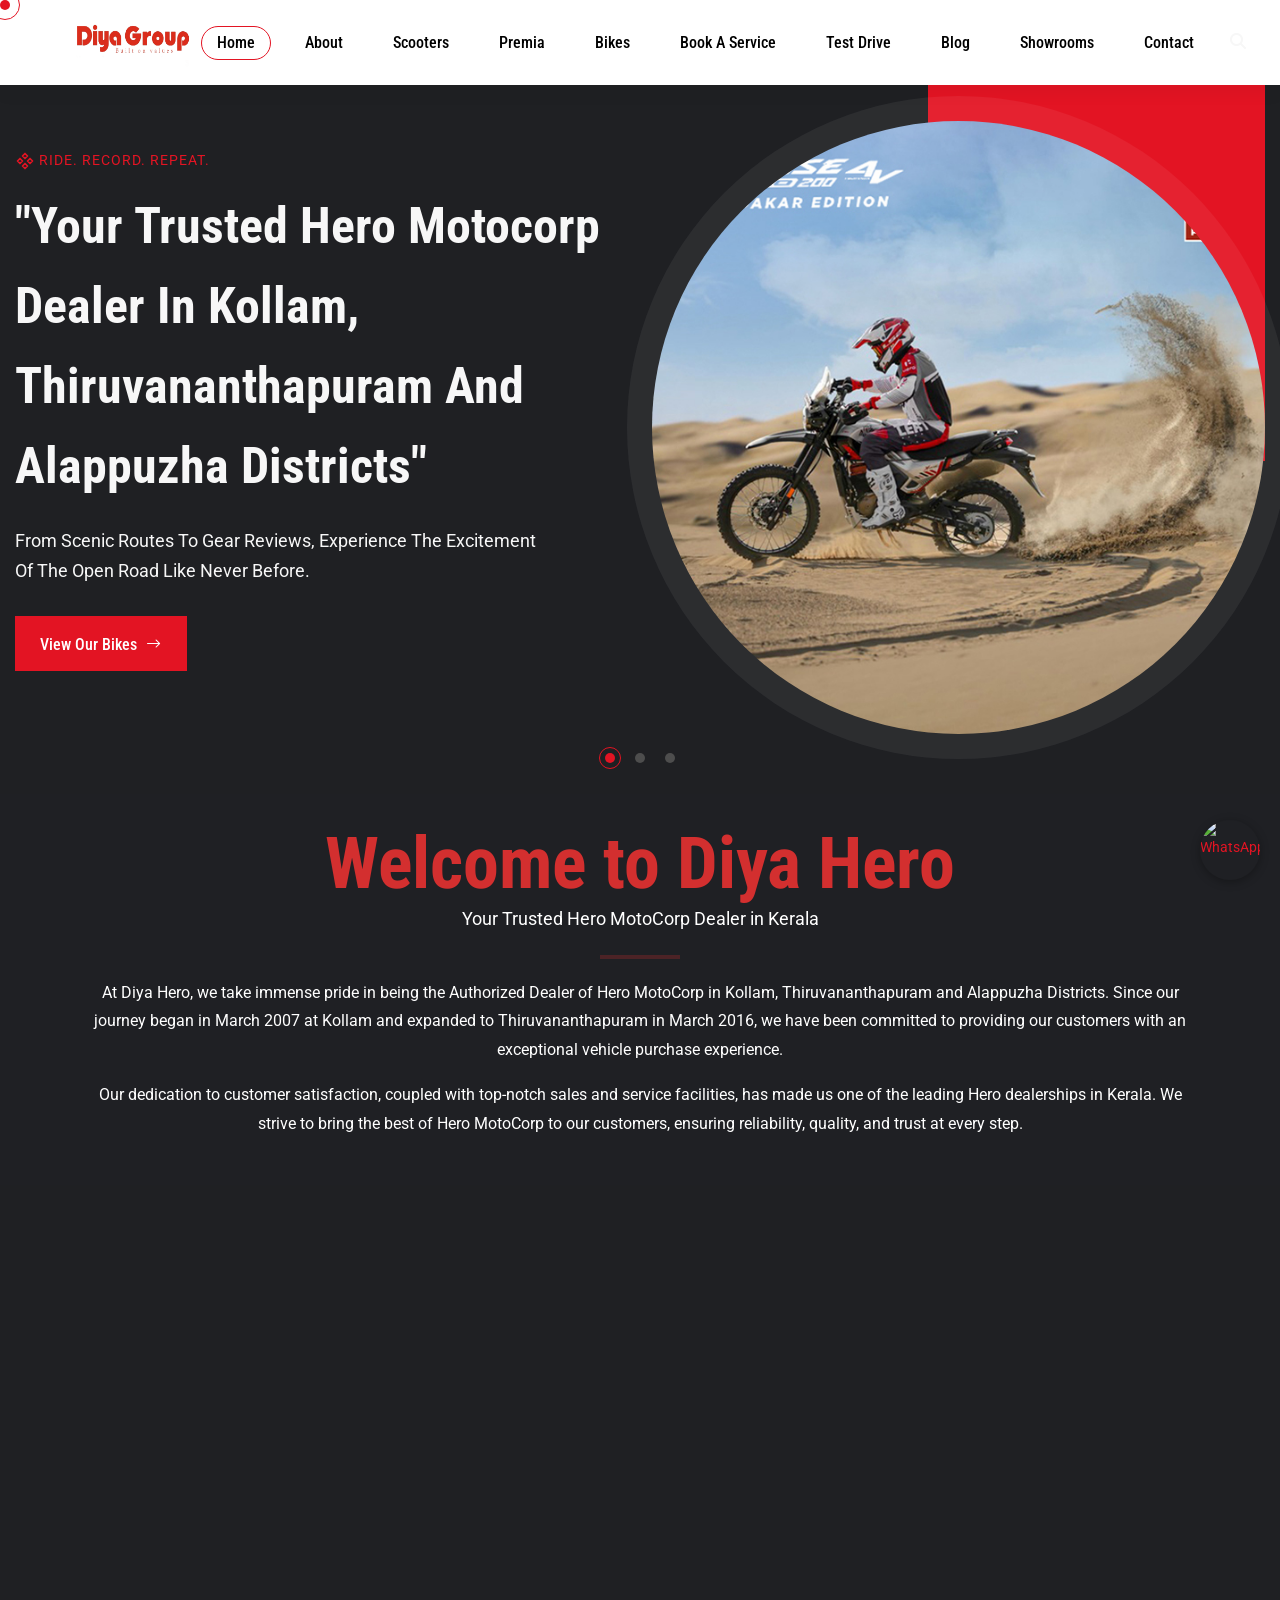
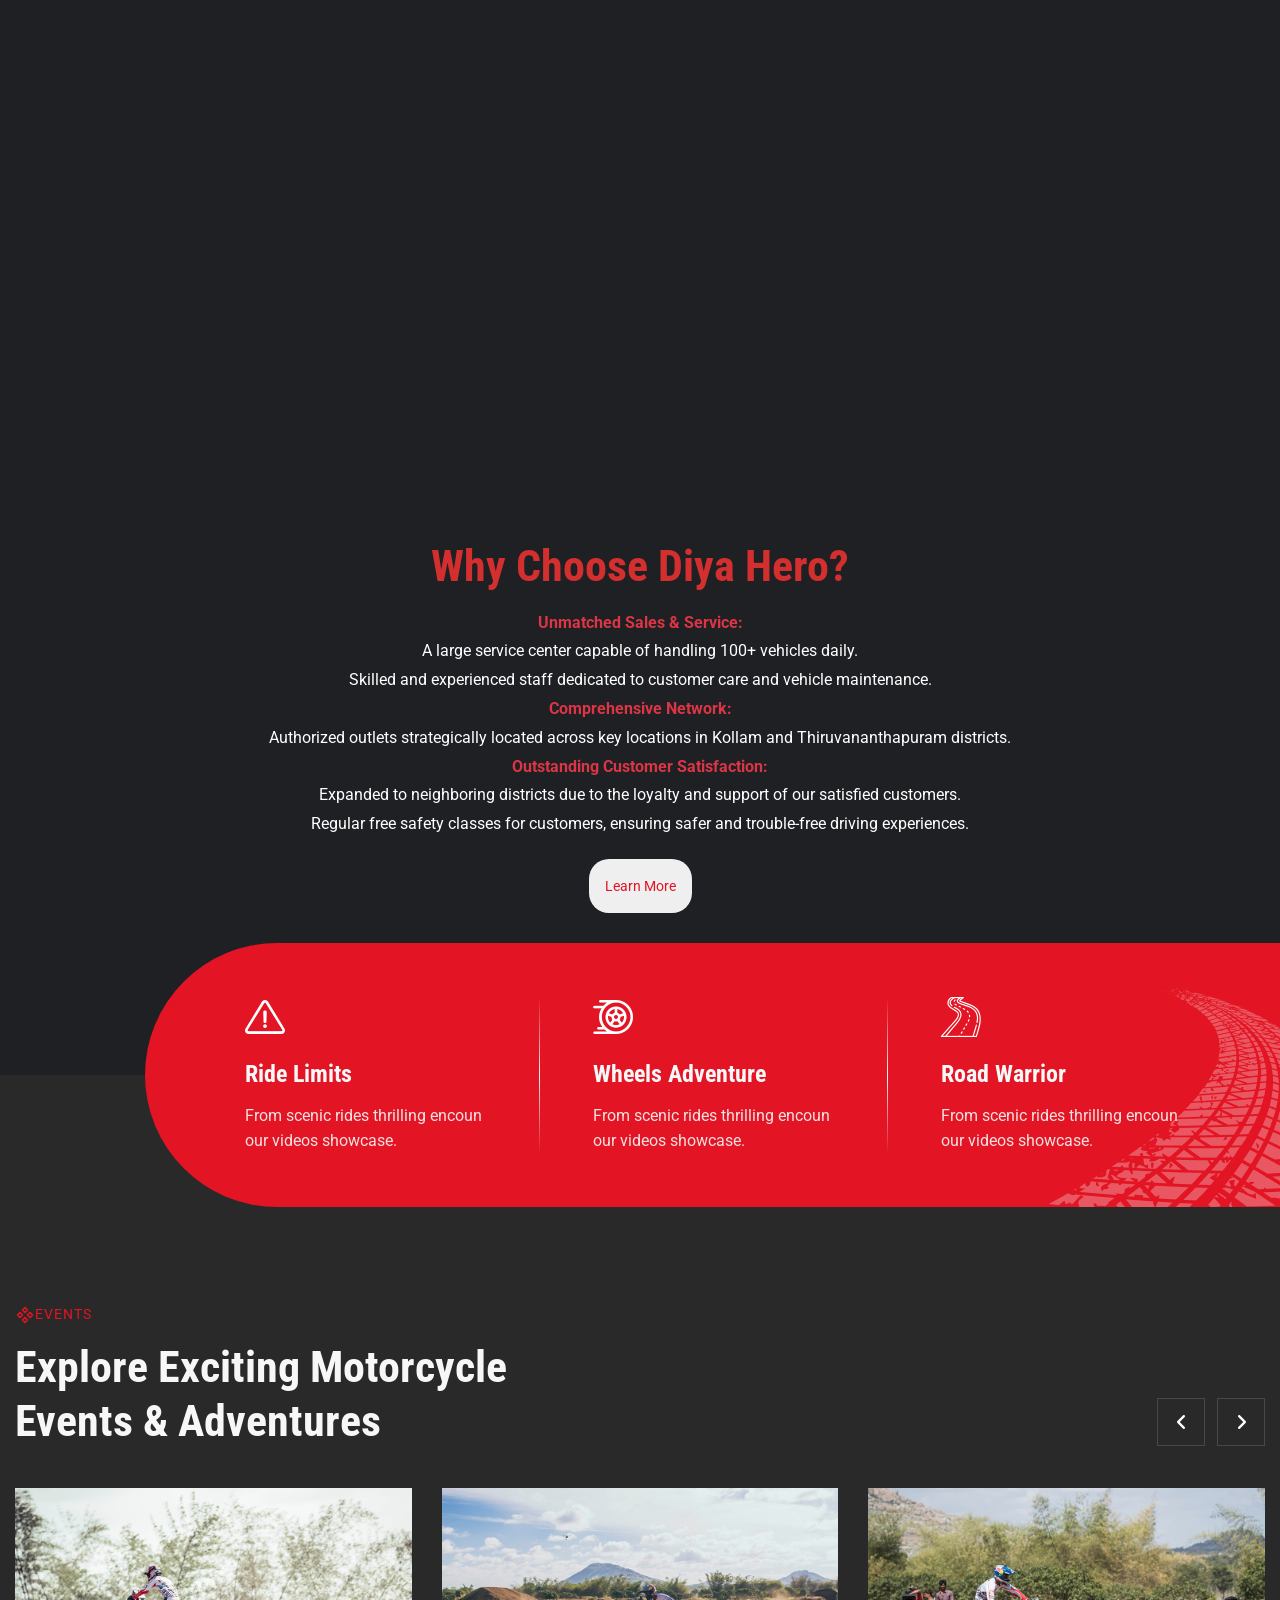
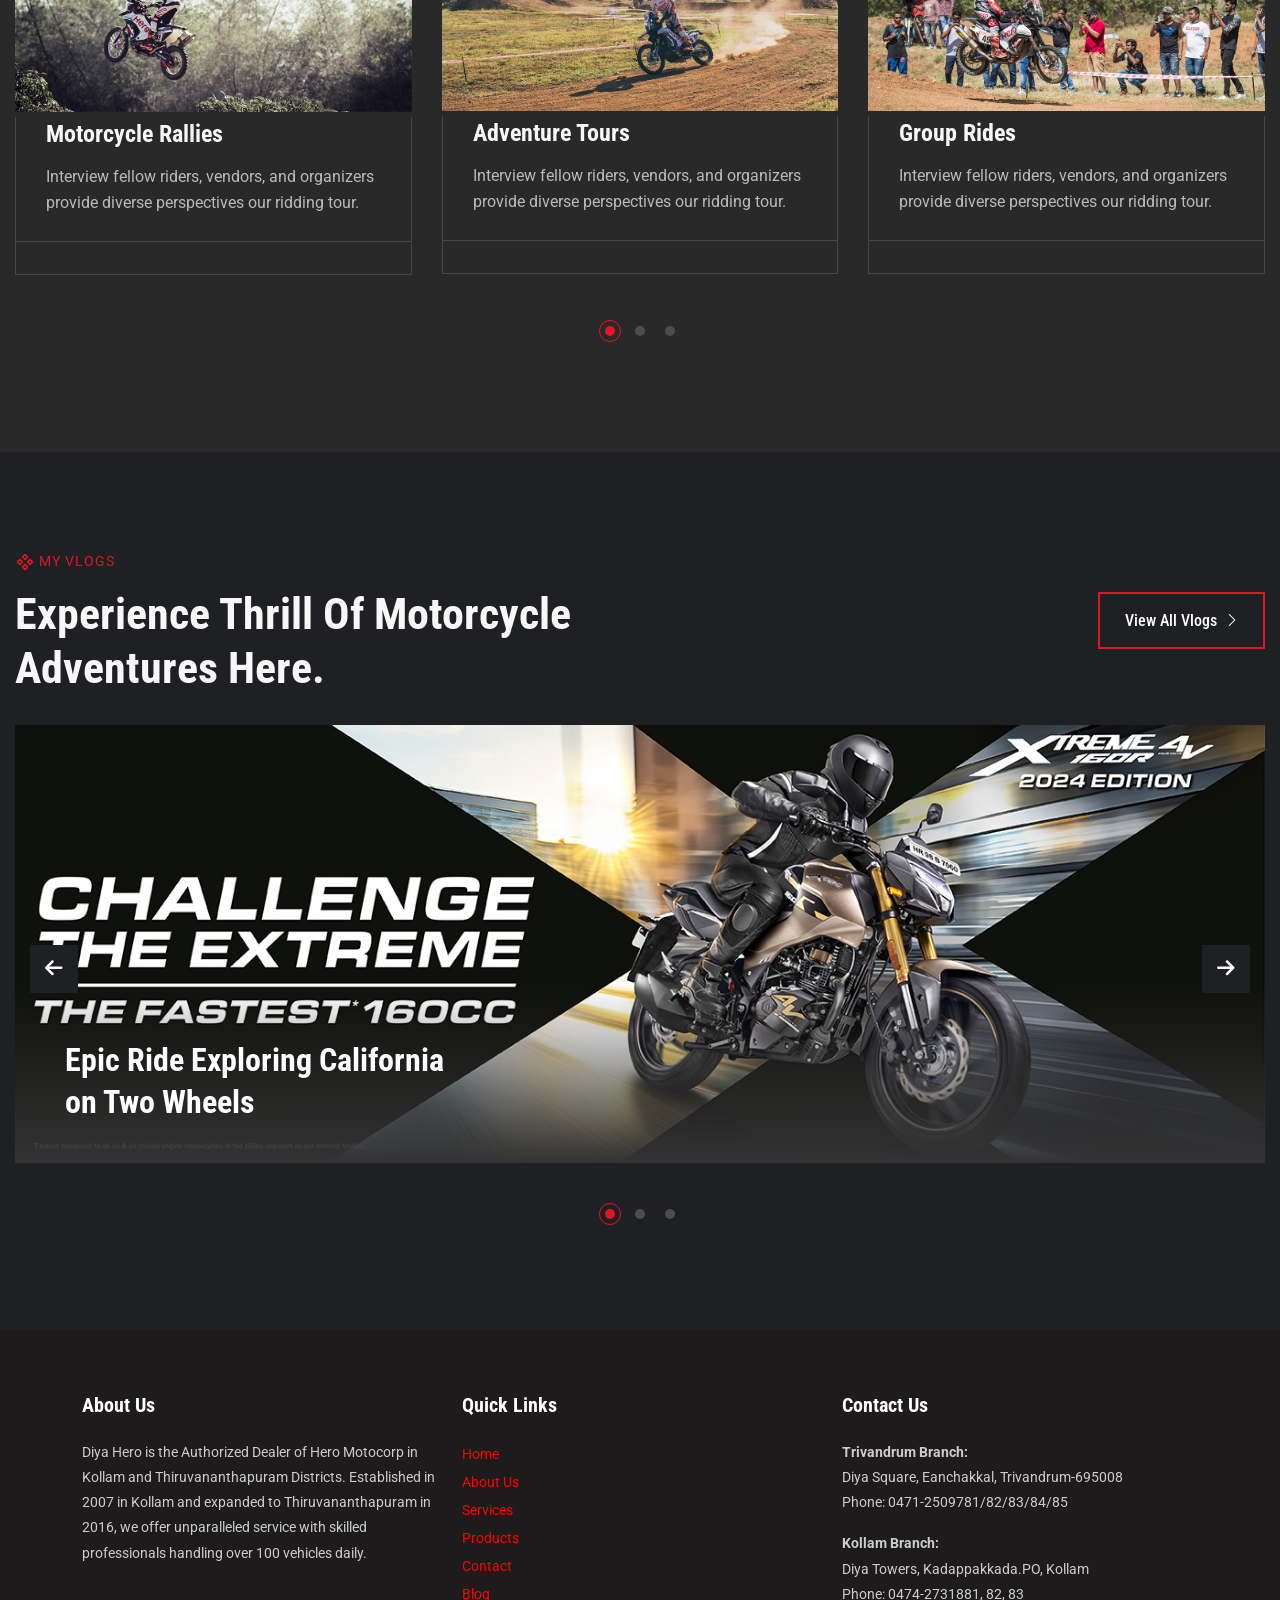
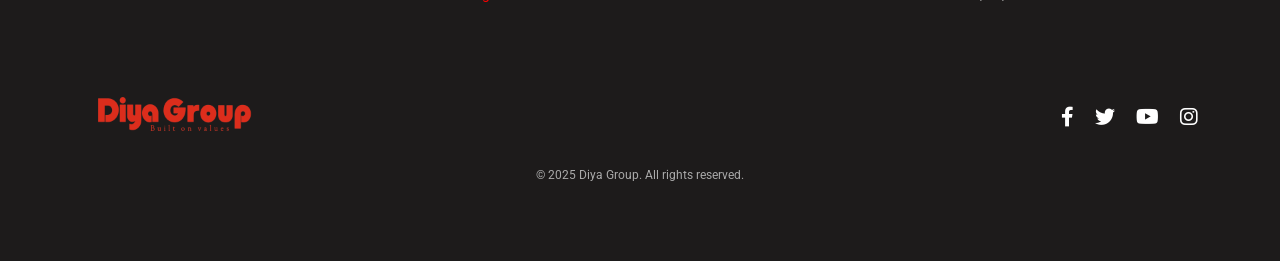
==== commit ddcc0742: "my last commit" ====
--- a/index.html
+++ b/index.html
@@ -1019,7 +1019,7 @@
         <!-- Footer Bottom Text -->
         <div class="row text-center mt-4">
           <div class="col-12">
-            <p style="font-size: 12px; color: #aaa;">&copy; 2025 Hero Motors. All rights reserved.</p>
+            <p style="font-size: 12px; color: #aaa;">&copy; 2025 Diya Group. All rights reserved.</p>
           </div>
         </div>
       </div>
